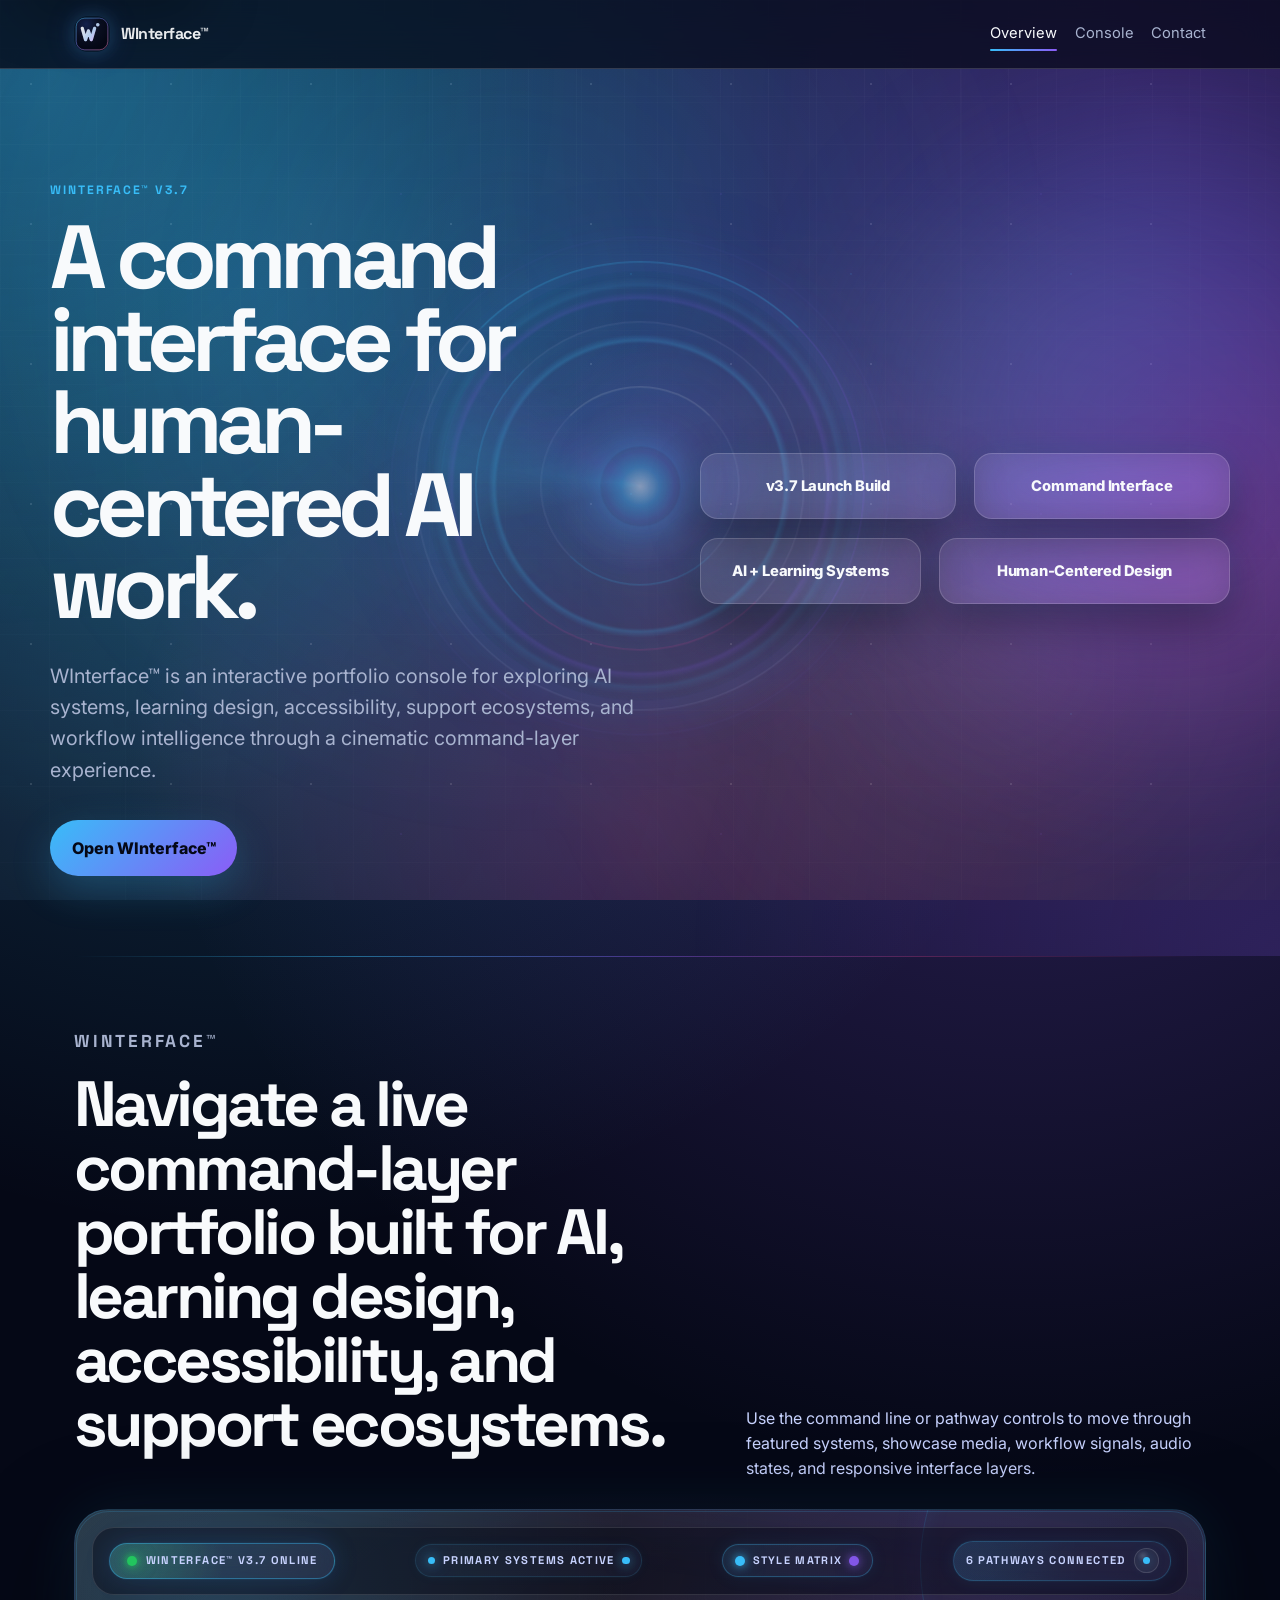
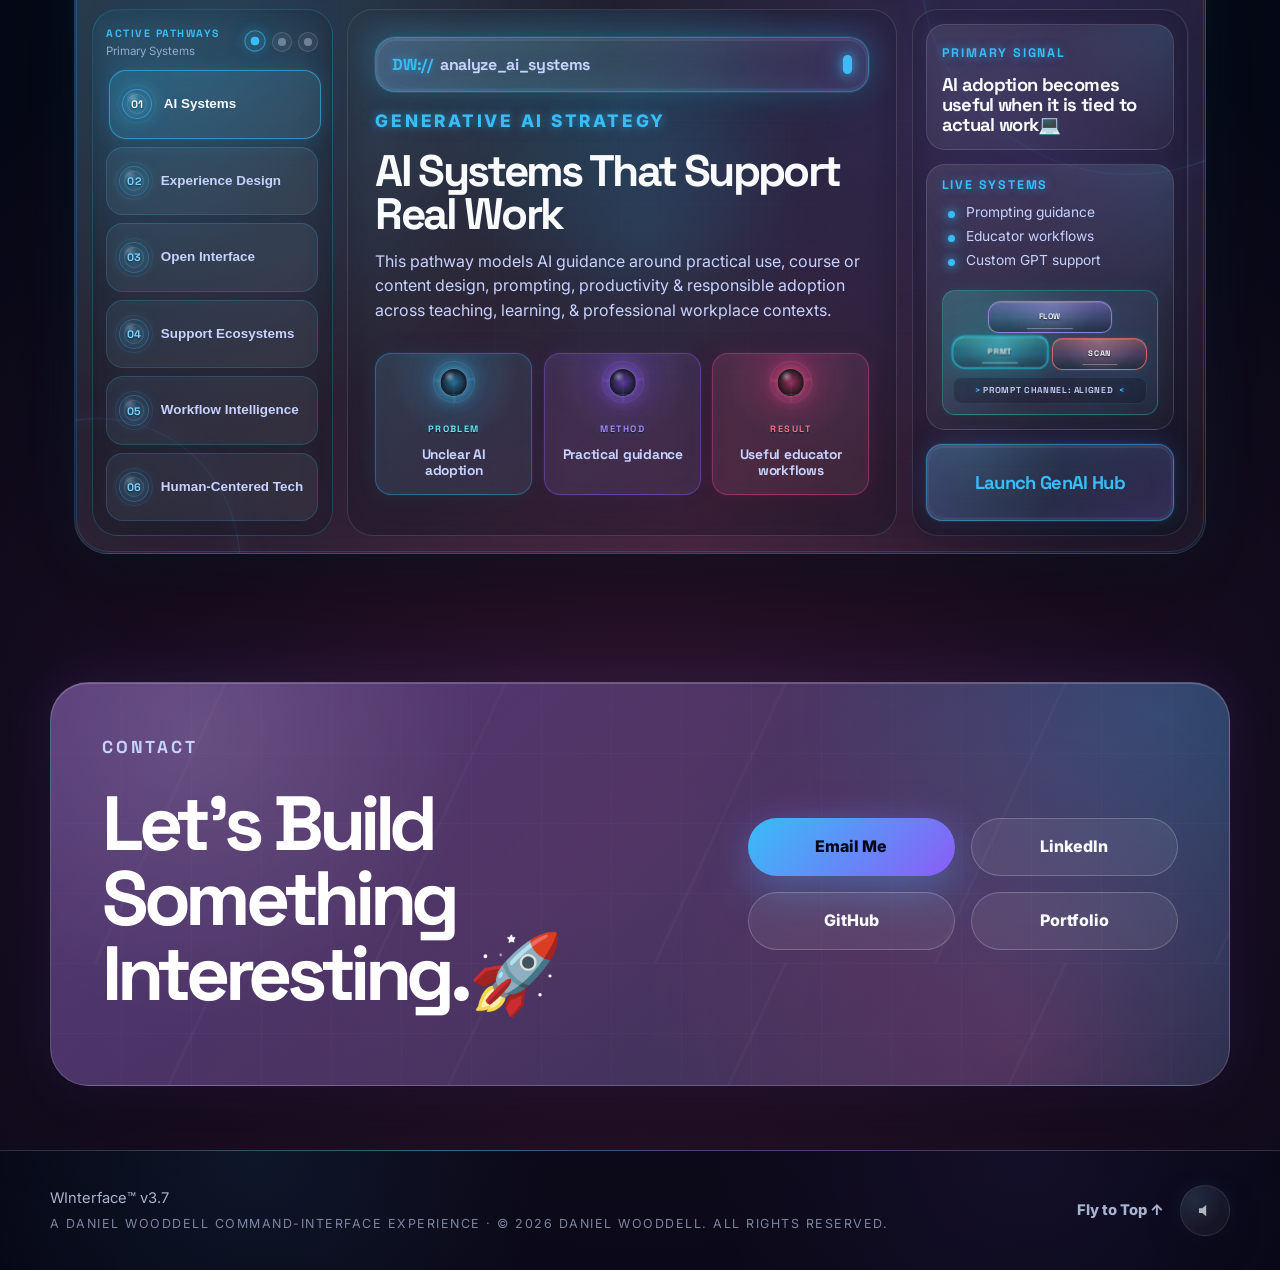
==== index.html @ 38424e25 "Add files via upload" ====
<!DOCTYPE html>
<html lang="en">
<head>
<meta charset="utf-8"/>
<meta content="width=device-width, initial-scale=1.0" name="viewport"/>
<meta content="WInterface is a cinematic command-interface experience for exploring AI systems, learning design, accessibility, support ecosystems, and human-centered technology workflows." name="description"/>
<meta content="Daniel Wooddell" name="author"/>
<meta content="WInterface | Cinematic AI Command Interface" property="og:title"/>
<meta content="A cinematic command-interface experience for AI systems, learning design, accessibility, support ecosystems, and human-centered technology workflows." property="og:description"/>
<meta content="website" property="og:type"/>
<meta content="https://winterface.online/" property="og:url"/>
<meta content="https://winterface.online/assets/social/og-image.png" property="og:image"/>
<meta content="summary_large_image" name="twitter:card"/>
<meta content="WInterface | Cinematic AI Command Interface" name="twitter:title"/>
<meta content="A cinematic command-interface experience for AI, learning design, accessibility, and human-centered technology workflows." name="twitter:description"/>
<meta content="https://winterface.online/assets/social/og-image.png" name="twitter:image"/>
<meta content="#050816" name="theme-color"/>
<meta content="dark" name="color-scheme"/>
<meta content="index, follow" name="robots"/>
<title>WInterface | Cinematic AI Command Interface</title>
<link href="assets/brand/favicon.ico" rel="icon" sizes="any"/>
<link href="assets/brand/dw-mark.svg" rel="icon" type="image/svg+xml"/>
<link href="assets/brand/favicon-32x32.png" rel="icon" sizes="32x32" type="image/png"/>
<link href="assets/brand/favicon-16x16.png" rel="icon" sizes="16x16" type="image/png"/>
<link href="assets/brand/apple-touch-icon.png" rel="apple-touch-icon"/>
<link href="site.webmanifest" rel="manifest"/>
<link href="https://fonts.googleapis.com" rel="preconnect"/>
<link crossorigin="" href="https://fonts.gstatic.com" rel="preconnect"/>
<link href="https://fonts.googleapis.com/css2?family=Inter:wght@300;400;500;600;700;800&family=Space+Grotesk:wght@400;500;700&display=swap" rel="stylesheet"/>
<link href="css/style.css" id="winterface-theme-stylesheet" rel="stylesheet"/>
</head>
<body>
<a class="skip-link" href="#main-content">Skip to main content</a>
<div aria-hidden="true" class="parallax-background">
  <div class="parallax-layer parallax-grid" data-speed="0.08"></div>
  <div class="parallax-layer parallax-stars" data-speed="0.04"></div>
  <div class="parallax-layer parallax-glow-one" data-speed="0.14"></div>
  <div class="parallax-layer parallax-glow-two" data-speed="0.22"></div>
  <div class="parallax-layer parallax-glow-three" data-speed="0.3"></div>
</div>
<header class="site-header" data-header="">
  <nav aria-label="Primary navigation" class="nav">
    <a aria-label="WInterface home" class="logo" href="#top">
      <img alt="" aria-hidden="true" class="logo-mark" height="36" src="assets/brand/dw-mark.svg" width="36"/>
      <span class="logo-text">WInterface™</span>
    </a>
    <ul class="nav-links">
      <li><a data-nav-link="" href="#top">Overview</a></li>
      <li><a data-nav-link="" href="#winterface">Console</a></li>
      <li><a data-nav-link="" href="#contact">Contact</a></li>
    </ul>
  </nav>
</header>
<main id="main-content">
  <section aria-labelledby="standalone-title" class="hero" id="top">
    <div aria-hidden="true" class="hero-orb">
      <span class="hero-orb-ring hero-orb-ring-one"></span>
      <span class="hero-orb-ring hero-orb-ring-two"></span>
      <span class="hero-orb-ring hero-orb-ring-three"></span>
      <span class="hero-orb-scan"></span>
      <span class="hero-orb-core"></span>
    </div>
    <div class="hero-content">
      <div class="hero-left reveal">
        <p class="eyebrow">WInterface™ v3.7</p>
        <h1 id="standalone-title">A command interface for human-centered AI work.</h1>
        <p class="hero-text">WInterface™ is an interactive portfolio console for exploring AI systems, learning design, accessibility, support ecosystems, and workflow intelligence through a cinematic command-layer experience.</p>
        <div aria-label="Primary action" class="hero-buttons">
          <a class="button primary" href="#winterface">Open WInterface™</a>
        </div>
      </div>
      <div aria-label="WInterface launch details" class="hero-right reveal">
        <div class="hero-ui-card mini-card interactive-card">v3.7 Launch Build</div>
        <div class="hero-ui-card corner-card interactive-card">Command Interface</div>
        <div class="hero-ui-row">
          <div class="hero-ui-card interactive-card">AI + Learning Systems</div>
          <div class="hero-ui-card interactive-card">Human-Centered Design</div>
        </div>
      </div>
    </div>
  </section>
  <section aria-labelledby="interface-title" class="section interface-section reveal" data-interface-system="" id="winterface">
<div class="interface-header">
<div class="section-heading compact">
<p class="eyebrow">WInterface™</p>
<h2 id="interface-title">Navigate a live command-layer portfolio built for AI, learning design, accessibility, and support ecosystems.</h2>
</div>
<p class="interface-intro">Use the command line or pathway controls to move through featured systems, showcase media, workflow signals, audio states, and responsive interface layers.</p>
</div>
<div class="interface-shell interactive-card">
<div aria-hidden="true" class="interface-ambient">
<span class="interface-orbit interface-orbit-one"></span>
<span class="interface-orbit interface-orbit-two"></span>
<span class="interface-scan"></span>
</div>
<div aria-label="Interface status" class="interface-status-bar">
<button aria-label="Turn WInterface system offline" aria-pressed="true" class="interface-system-toggle" data-interface-system-toggle="" type="button">
<i aria-hidden="true"></i>
<span data-interface-system-status-text="">WInterface System online</span>
</button>
<span class="interface-status-item interface-status-mode">
<i aria-hidden="true" class="interface-status-orb"></i>
<span data-interface-mode-label="">Primary pathways active</span>
<i aria-hidden="true" class="interface-status-orb interface-status-orb-mirror"></i>
</span>
<div class="interface-theme-selector" data-interface-theme-selector="">
<button aria-controls="interface-theme-menu" aria-expanded="false" class="interface-theme-toggle" data-interface-theme-toggle="" type="button">Style Matrix</button>
<div aria-label="WInterface visual systems" class="interface-theme-menu" data-interface-theme-menu="" hidden="" id="interface-theme-menu" role="menu">
<button class="interface-theme-option is-active" data-interface-theme-index="01" data-interface-theme-option="default" role="menuitemradio" aria-checked="true" type="button">Default</button>
<button class="interface-theme-option" data-interface-theme-index="02" data-interface-theme-option="navy-sky-grey" role="menuitemradio" aria-checked="false" type="button">Navy Sky Grey</button>
<button class="interface-theme-option" data-interface-theme-index="03" data-interface-theme-option="green-gold" role="menuitemradio" aria-checked="false" type="button">Green Gold</button>
<button class="interface-theme-option" data-interface-theme-index="04" data-interface-theme-option="dark-purple" role="menuitemradio" aria-checked="false" type="button">Dark Purple</button>
</div>
</div>
<span class="interface-status-item interface-status-count">
<span data-interface-count-label="">6 pathways connected</span>
<button aria-label="Maximize WInterface console" aria-pressed="false" class="interface-maximize-button" data-interface-maximize-toggle="" title="Maximize WInterface console" type="button">
<i aria-hidden="true" class="interface-status-orb"></i>
</button>
</span>
</div>
<div class="interface-grid">
<aside aria-label="System pathways" class="interface-rail">
<div class="interface-rail-header">
<div>
<p class="interface-rail-label" data-interface-rail-label="">Active Pathways</p>
<p class="interface-rail-subtitle" data-interface-rail-subtitle="">Primary Systems</p>
</div>
<div aria-label="Pathway set controls" class="interface-set-controls">
<button aria-label="Show primary pathways" aria-pressed="true" class="interface-set-button is-active" data-interface-set-button="primary" type="button">
<span></span>
</button>
<button aria-label="Show operational pathways" aria-pressed="false" class="interface-set-button" data-interface-set-button="operations" type="button">
<span></span>
</button>
<button aria-label="Show future media pathways" aria-pressed="false" class="interface-set-button" data-interface-set-button="media" type="button">
<span></span>
</button>
</div>
</div>
<div class="interface-path-list" data-interface-path-list="">
<button class="interface-path is-active" data-interface-path="ai" type="button">
<span>01</span>
<strong>AI Systems</strong>
</button>
<button class="interface-path" data-interface-path="learning" type="button">
<span>02</span>
<strong>Learning Design</strong>
</button>
<button class="interface-path" data-interface-path="accessibility" type="button">
<span>03</span>
<strong>Accessibility</strong>
</button>
<button class="interface-path" data-interface-path="support" type="button">
<span>04</span>
<strong>Support Ecosystems</strong>
</button>
<button class="interface-path" data-interface-path="workflow" type="button">
<span>05</span>
<strong>Workflow Intelligence</strong>
</button>
<button class="interface-path" data-interface-path="human" type="button">
<span>06</span>
<strong>Human-Centered Tech</strong>
</button>
</div>
</aside>
<div aria-live="polite" class="interface-core">
<label class="interface-command-line" for="interface-command-input">
<span class="interface-command-prefix">DW://</span>
<input aria-label="Search WInterface systems" autocomplete="off" class="interface-command-input" data-interface-command-input="" id="interface-command-input" spellcheck="false" type="text" value="analyze_ai_systems"/>
<span aria-hidden="true" class="interface-cursor"></span>
</label>
<div class="interface-media-panel" data-interface-media-panel="" hidden="">
<div class="interface-media-frame-shell">
<div class="interface-showcase-frame" data-interface-showcase-frame="">
<img alt="Selected portfolio showcase preview" data-interface-showcase-image="" decoding="async" loading="lazy" src="assets/showcase/TwT.png"/>
<div class="interface-showcase-caption">
<span data-interface-showcase-kicker="">Showcase Bay</span>
<strong data-interface-showcase-title="">Teaching with Technology</strong>
<p data-interface-showcase-copy="">A visual preview layer for featured work and support ecosystems.</p>
</div>
</div>
<div class="interface-video-frame" data-interface-video-frame-wrap="" hidden="">
<iframe allow="autoplay; fullscreen; picture-in-picture; clipboard-write; encrypted-media; web-share" data-interface-media-frame="" frameborder="0" referrerpolicy="strict-origin-when-cross-origin" src="https://player.vimeo.com/video/1190770780?badge=0&amp;autopause=0&amp;player_id=0&amp;app_id=58479" title="Using AI for Effective Course Design - Site Walkthrough"></iframe>
</div>
</div>
<div class="interface-media-actions">
<div aria-label="Showcase bay status" aria-live="polite" class="interface-playback-status" data-interface-playback-status="">
<span aria-hidden="true" class="interface-playback-dot"></span>
<span data-interface-media-status-text="">Showcase Bay Active</span>
</div>
<button aria-label="Mute Showcase Bay Audio" aria-pressed="false" class="interface-media-mute" data-interface-media-mute="" title="Mute Showcase Bay Audio" type="button">
<span aria-hidden="true" class="interface-media-mute-stick"></span>
<span aria-hidden="true" class="interface-media-mute-orb">
<svg aria-hidden="true" class="interface-media-mute-icon" focusable="false" viewbox="0 0 24 24">
<path class="interface-media-mute-speaker" d="M4 9.25h3.4L12 5.6v12.8l-4.6-3.65H4z"></path>
<path class="interface-media-mute-wave interface-media-mute-wave-one" d="M15 9.25c.86.78 1.35 1.7 1.35 2.75s-.49 1.97-1.35 2.75"></path>
<path class="interface-media-mute-wave interface-media-mute-wave-two" d="M17.35 7.1C18.72 8.42 19.5 10.08 19.5 12s-.78 3.58-2.15 4.9"></path>
<path class="interface-media-mute-slash" d="M5.6 5.6l12.8 12.8"></path>
</svg>
</span>
<span class="sr-only" data-interface-media-mute-text="">Mute Showcase Bay Audio</span>
</button>
<button aria-pressed="false" class="interface-media-toggle" data-interface-media-toggle="" type="button">
              Expand WInterface 🦇
            </button>
</div>
</div>
<div class="interface-response" data-interface-response="">
<p class="panel-label" data-interface-kicker="">Generative AI Strategy</p>
<h3 data-interface-title="">AI Systems That Support Real Work</h3>
<p data-interface-copy="">
            I design AI guidance around practical teaching, course design, prompting, productivity, and responsible adoption rather than treating AI as only a policy conversation.
          </p>
<div aria-label="Signal detail telemetry" class="interface-signal-detail" data-interface-telemetry="">
<div class="interface-signal-chip">
<span>Problem</span>
<strong>Unclear AI adoption</strong>
</div>
<div class="interface-signal-chip">
<span>Method</span>
<strong>Practical guidance</strong>
</div>
<div class="interface-signal-chip">
<span>Result</span>
<strong>Useful faculty workflows</strong>
</div>
</div>
</div>
</div>
<aside aria-label="Current system output" class="interface-side-panel">
<div class="interface-output-card">
<span class="interface-output-label">Primary Signal</span>
<strong data-interface-primary="">AI adoption becomes useful when it is tied to actual work.</strong>
</div>
<div class="interface-output-card interface-output-card-soft">
<span class="interface-output-label">Live Systems</span>
<ul class="interface-system-list" data-interface-systems="">
<li>Prompting guidance</li>
<li>Faculty workflows</li>
<li>Custom GPT support</li>
</ul>
<div aria-label="Signal pulse module readout" class="interface-signal-pulse" data-interface-pulse="">
<span class="interface-signal-pulse-label">Signal Pulse</span>
<div aria-label="Current module signal pulse indicators" class="interface-signal-pulse-chips" role="group">
<button class="interface-signal-pulse-chip is-active" data-interface-pulse-chip="0" type="button">Prompting</button>
<button class="interface-signal-pulse-chip" data-interface-pulse-chip="1" type="button">Workflow</button>
<button class="interface-signal-pulse-chip" data-interface-pulse-chip="2" type="button">Support</button>
</div>
<p class="interface-signal-pulse-readout" data-interface-pulse-readout="">Prompting guidance active</p>
</div>
</div>
<a class="interface-jump-link" data-interface-link="" href="https://www.xavier.edu/teachingwithtech/genai" rel="noopener noreferrer" target="_blank">Launch GenAI Hub</a>
</aside>
</div>
</div>
</section>
  <section aria-labelledby="contact-title" class="section contact-section contact-launch-card reveal" id="contact">
    <div class="contact-card-inner">
      <div class="contact-card-copy">
        <p class="eyebrow">Contact</p>
        <h2 id="contact-title">Let&rsquo;s Build Something Interesting.🚀</h2> 
      </div>
      <div aria-label="Contact links" class="contact-links contact-card-actions">
        <a class="button primary" href="mailto:daniel.wooddell@gmail.com">Email Me</a>
        <a class="button secondary" href="https://www.linkedin.com/in/daniel-wooddell/" rel="noopener noreferrer" target="_blank">LinkedIn</a>
        <a class="button secondary" href="https://github.com/danielwooddell" rel="noopener noreferrer" target="_blank">GitHub</a>
        <a class="button secondary" href="https://danielwooddell.com" rel="noopener noreferrer" target="_blank">Portfolio</a>
      </div>
    </div>
  </section>
</main>
<footer class="footer">
<div class="footer-inner">
<div>
<p>WInterface™ v3.7</p>
<p class="footer-signature">A Daniel Wooddell command-interface experience · © 2026 Daniel Wooddell. All rights reserved.</p>
</div>
<div class="footer-utilities">
<a class="footer-top-link" href="#top">Fly to Top ↑</a>
<div aria-label="Site sound controls" class="site-audio">
<audio id="startup-sound" preload="auto">
<source src="audio/startup-hum.mp3" type="audio/mpeg"/>
</audio>
<audio id="interaction-sound" preload="auto">
<source src="audio/repulsor-click.mp3" type="audio/mpeg"/>
</audio>
<audio id="interface-orb-sound" preload="auto">
<source src="audio/iorb.mp3" type="audio/mpeg"/>
</audio>
<audio id="interface-menu-sound" preload="auto">
<source src="audio/imenu.mp3" type="audio/mpeg"/>
</audio>
<audio id="interface-submit-sound" preload="auto">
<source src="audio/isubmit.mp3" type="audio/mpeg"/>
</audio>
<audio id="interface-launch-sound" preload="auto">
<source src="audio/ilaunch.mp3" type="audio/mpeg"/>
</audio>
<button aria-label="Enable site sound" aria-pressed="false" class="sound-toggle" id="sound-toggle" type="button">
<svg aria-hidden="true" class="sound-toggle-icon" viewbox="0 0 24 24">
<path d="M14 5L9 9H5v6h4l5 4V5z" fill="currentColor"></path>
<path class="sound-wave" d="M18 9c1.5 1.5 1.5 4.5 0 6" fill="none" stroke="currentColor" stroke-linecap="round" stroke-width="2"></path>
<path class="sound-wave" d="M20.5 6.5c3 3 3 8 0 11" fill="none" stroke="currentColor" stroke-linecap="round" stroke-width="2"></path>
</svg>
</button>
<span aria-live="polite" class="sr-only" id="sound-status">
    Site sound is off.
  </span>
</div>
</div>
</div>
</footer>
<script src="https://player.vimeo.com/api/player.js"></script>
<script src="js/script.js"></script>
</body>
</html>
---- css/style.css ----
/* =========================
   DESIGN VARIABLES
========================= */

:root {
  --bg: #050816;
  --bg-soft: #0b1024;
  --bg-elevated: #080d1f;
  --panel: rgba(255, 255, 255, 0.08);
  --panel-strong: rgba(255, 255, 255, 0.12);
  --panel-border: rgba(255, 255, 255, 0.16);
  --panel-border-strong: rgba(255, 255, 255, 0.24);
  --text: #f8fafc;
  --muted: #a8b3cf;
  --muted-strong: #c7d2fe;
  --cyan: #38bdf8;
  --violet: #8b5cf6;
  --pink: #ec4899;
  --yellow: #fcd612;
  --online-green: #22c55e;
  --online-green-soft: rgba(34, 197, 94, 0.28);
  --shadow: 0 24px 80px rgba(0, 0, 0, 0.45);
  --shadow-soft: 0 18px 55px rgba(0, 0, 0, 0.28);
  --max-width: 1180px;
  --radius: 26px;
  --radius-lg: 34px;
  --header-height: 76px;
  --recommendation-scroll-duration: 108s;
  --recommendation-scroll-duration-alt: 104s;
}

/* =========================
   GLOBAL RESET
========================= */

* {
  box-sizing: border-box;
  margin: 0;
  padding: 0;
}

html {
  scroll-behavior: smooth;
  scroll-padding-top: 96px;
}

body {
  position: relative;
  overflow-x: hidden;
  font-family: "Inter", sans-serif;
  line-height: 1.6;
  color: var(--text);
  background:
    radial-gradient(circle at 20% 10%, rgba(56, 189, 248, 0.28), transparent 34%),
    radial-gradient(circle at 80% 20%, rgba(139, 92, 246, 0.30), transparent 36%),
    radial-gradient(circle at 50% 85%, rgba(236, 72, 153, 0.20), transparent 38%),
    var(--bg);
  min-height: 100vh;
}

body::before {
  content: "";
  position: fixed;
  inset: 0;
  pointer-events: none;
  background-image:
    linear-gradient(rgba(255,255,255,0.035) 1px, transparent 1px),
    linear-gradient(90deg, rgba(255,255,255,0.035) 1px, transparent 1px);
  background-size: 48px 48px;
  mask-image: linear-gradient(to bottom, rgba(0,0,0,0.7), transparent 80%);
}

img,
svg {
  max-width: 100%;
  display: block;
}

a {
  color: inherit;
  text-decoration: none;
}

p {
  color: var(--muted);
}

a:focus-visible,
button:focus-visible {
  outline: 3px solid var(--cyan);
  outline-offset: 4px;
}

.sr-only {
  position: absolute;
  width: 1px;
  height: 1px;
  padding: 0;
  margin: -1px;
  overflow: hidden;
  clip: rect(0, 0, 0, 0);
  white-space: nowrap;
  border: 0;
}

.skip-link {
  position: fixed;
  top: 1rem;
  left: 1rem;
  z-index: 999;
  transform: translateY(-140%);
  padding: 0.75rem 1rem;
  border-radius: 999px;
  color: #050816;
  background: var(--cyan);
  font-weight: 800;
  box-shadow: var(--shadow-soft);
  transition: transform 0.2s ease;
}

.skip-link:focus {
  transform: translateY(0);
}

/* =========================
   PARALLAX BACKGROUND
========================= */

.parallax-background {
  position: fixed;
  inset: 0;
  overflow: hidden;
  pointer-events: none;
  z-index: 0;
}

.parallax-layer {
  position: absolute;
  inset: -14%;
  will-change: transform;
}

.parallax-grid {
  background-image:
    linear-gradient(rgba(255,255,255,0.035) 1px, transparent 1px),
    linear-gradient(90deg, rgba(255,255,255,0.035) 1px, transparent 1px);
  background-size: 76px 76px;
  opacity: 0.5;
}

.parallax-stars {
  background-image:
    radial-gradient(circle, rgba(255,255,255,0.42) 1px, transparent 1.5px),
    radial-gradient(circle, rgba(56,189,248,0.35) 1px, transparent 1.5px),
    radial-gradient(circle, rgba(139,92,246,0.28) 1px, transparent 1.5px);
  background-size:
    140px 140px,
    220px 220px,
    320px 320px;
  background-position:
    0 0,
    40px 70px,
    100px 160px;
  opacity: 0.32;
}

.parallax-glow-one {
  background:
    radial-gradient(circle at 14% 18%, rgba(56,189,248,0.26), transparent 44%),
    radial-gradient(circle at 24% 72%, rgba(108,172,228,0.14), transparent 38%);
}

.parallax-glow-two {
  background:
    radial-gradient(circle at 82% 22%, rgba(139,92,246,0.28), transparent 46%),
    radial-gradient(circle at 50% 82%, rgba(236,72,153,0.18), transparent 42%);
}

.parallax-glow-three {
  background:
    radial-gradient(circle at 72% 68%, rgba(252,214,18,0.10), transparent 34%),
    radial-gradient(circle at 42% 36%, rgba(56,189,248,0.10), transparent 46%);
  filter: blur(8px);
}

main,
.footer {
  position: relative;
  z-index: 2;
}

/* =========================
   HEADER / NAVIGATION
========================= */

.site-header {
  position: sticky;
  top: 0;
  z-index: 100;
  backdrop-filter: blur(18px);
  background: rgba(5, 8, 22, 0.70);
  border-bottom: 1px solid var(--panel-border);
  transition: background 0.22s ease, box-shadow 0.22s ease, border-color 0.22s ease;
}

.site-header.is-scrolled {
  background: rgba(5, 8, 22, 0.88);
  border-color: rgba(255, 255, 255, 0.20);
  box-shadow: 0 14px 40px rgba(0, 0, 0, 0.24);
}

.nav {
  max-width: var(--max-width);
  margin: 0 auto;
  padding: 1rem 1.5rem;
  display: flex;
  justify-content: space-between;
  align-items: center;
  gap: 1.4rem;
}

.logo {
  display: inline-flex;
  align-items: center;
  gap: 0.7rem;
  font-family: "Space Grotesk", sans-serif;
  font-weight: 700;
  letter-spacing: -0.03em;
  white-space: nowrap;
}

.logo::before,
.logo::after {
  content: none;
}

.logo-mark {
  width: 2.25rem;
  height: 2.25rem;
  border-radius: 14px;
  box-shadow:
    0 0 18px rgba(56, 189, 248, 0.24),
    0 0 34px rgba(139, 92, 246, 0.14);
  transition: transform 0.24s ease, filter 0.24s ease;
}

.logo-text {
  display: inline-flex;
  align-items: center;
}

.logo:hover .logo-mark,
.logo:focus-visible .logo-mark {
  transform: translateY(-1px) scale(1.04);
  filter: drop-shadow(0 0 10px rgba(56, 189, 248, 0.35));
}

.nav-links {
  list-style: none;
  display: flex;
  flex-wrap: wrap;
  justify-content: flex-end;
  gap: 0.35rem 1.08rem;
  color: var(--muted);
  font-size: 0.92rem;
}

.nav-links a {
  position: relative;
  display: inline-flex;
  padding: 0.35rem 0;
  transition: color 0.2s ease;
}

.nav-links a::after {
  content: "";
  position: absolute;
  left: 0;
  right: 0;
  bottom: 0;
  height: 2px;
  border-radius: 999px;
  background: linear-gradient(90deg, var(--cyan), var(--violet));
  transform: scaleX(0);
  transform-origin: left;
  transition: transform 0.26s cubic-bezier(0.22, 1, 0.36, 1);
}

.nav-links a:hover,
.nav-links a.active {
  color: var(--text);
}

.nav-links a:hover::after,
.nav-links a.active::after {
  transform: scaleX(1);
}

/* =========================
   HERO SECTION
========================= */

.hero {
  min-height: 88vh;
  display: flex;
  align-items: center;
  padding: 7rem 1.5rem 5rem;
  position: relative;
  overflow: hidden;
}

.hero::before {
  content: "";
  position: absolute;
  inset: 0;
  background:
    radial-gradient(circle at top left, rgba(56,189,248,0.16), transparent 36%),
    radial-gradient(circle at bottom right, rgba(139,92,246,0.18), transparent 38%);
  pointer-events: none;
}

.hero::after {
  content: "";
  position: absolute;
  width: 520px;
  height: 520px;
  right: -150px;
  top: 115px;
  background: linear-gradient(135deg, var(--cyan), var(--violet), var(--pink));
  filter: blur(95px);
  opacity: 0.34;
  border-radius: 50%;
}

.hero::before,
.hero::after {
  z-index: 0;
}

.hero-orb {
  position: absolute;
  left: 50%;
  top: 47%;
  z-index: 1;
  width: clamp(420px, 39vw, 680px);
  aspect-ratio: 1;
  transform: translate(-50%, -50%);
  border-radius: 50%;
  pointer-events: none;
  opacity: 0.72;
  mix-blend-mode: screen;
  filter:
    drop-shadow(0 0 22px rgba(56, 189, 248, 0.22))
    drop-shadow(0 0 58px rgba(139, 92, 246, 0.16));
  animation: heroOrbBreathe 8s ease-in-out infinite;
}

.hero-orb::before,
.hero-orb::after,
.hero-orb > span {
  position: absolute;
  border-radius: 50%;
  pointer-events: none;
}

.hero-orb::before {
  content: "";
  inset: 7%;
  background:
    radial-gradient(circle at 50% 50%, rgba(248, 250, 252, 0.10), transparent 8%),
    radial-gradient(circle at 48% 52%, rgba(56, 189, 248, 0.18), transparent 26%),
    radial-gradient(circle at 56% 44%, rgba(139, 92, 246, 0.14), transparent 40%),
    radial-gradient(circle at 50% 50%, transparent 47%, rgba(56, 189, 248, 0.28) 48%, transparent 50%, transparent 61%, rgba(139, 92, 246, 0.20) 62%, transparent 64%);
  box-shadow:
    inset 0 0 48px rgba(56, 189, 248, 0.12),
    0 0 62px rgba(56, 189, 248, 0.14),
    0 0 94px rgba(139, 92, 246, 0.10);
}

.hero-orb::after {
  content: "";
  inset: 0;
  background:
    radial-gradient(circle at 50% 50%, transparent 56%, rgba(56, 189, 248, 0.14) 57%, transparent 59%),
    radial-gradient(circle at 50% 50%, transparent 70%, rgba(139, 92, 246, 0.12) 71%, transparent 73%),
    radial-gradient(circle at 50% 50%, rgba(56, 189, 248, 0.08), transparent 66%);
  opacity: 0.9;
}

.hero-orb-ring {
  border: 1px solid rgba(199, 210, 254, 0.18);
  box-shadow: inset 0 0 20px rgba(56, 189, 248, 0.06);
}

.hero-orb-ring-one {
  inset: 5%;
  border-top-color: rgba(56, 189, 248, 0.50);
  border-right-color: rgba(139, 92, 246, 0.30);
  animation: heroOrbRotate 22s linear infinite;
}

.hero-orb-ring-two {
  inset: 17%;
  border-left-color: rgba(56, 189, 248, 0.42);
  border-bottom-color: rgba(236, 72, 153, 0.30);
  animation: heroOrbRotateReverse 28s linear infinite;
}

.hero-orb-ring-three {
  inset: 30%;
  border-top-color: rgba(248, 250, 252, 0.28);
  border-bottom-color: rgba(56, 189, 248, 0.38);
  animation: heroOrbRotate 16s linear infinite;
}

.hero-orb-scan {
  inset: 10%;
  background: conic-gradient(from 18deg, transparent 0 66%, rgba(56, 189, 248, 0.22) 72%, rgba(139, 92, 246, 0.12) 78%, transparent 84% 100%);
  opacity: 0.72;
  animation: heroOrbRotate 11s linear infinite;
}

.hero-orb-core {
  inset: 42%;
  background: radial-gradient(circle, rgba(248, 250, 252, 0.55), rgba(56, 189, 248, 0.35) 34%, rgba(139, 92, 246, 0.08) 62%, transparent 72%);
  box-shadow:
    0 0 24px rgba(56, 189, 248, 0.32),
    0 0 54px rgba(139, 92, 246, 0.18);
  animation: heroOrbCorePulse 5.6s ease-in-out infinite;
}

.hero-content {
  max-width: var(--max-width);
  margin: 0 auto;
  position: relative;
  z-index: 2;
  display: grid;
  grid-template-columns: minmax(0, 1.05fr) minmax(360px, 0.95fr);
  gap: 4rem;
  align-items: center;
}

.hero-left {
  position: relative;
  z-index: 2;
}

.hero-right {
  position: relative;
  display: grid;
  grid-template-columns: 1fr 1fr;
  gap: 1.15rem;
  align-items: center;
}

.eyebrow {
  color: var(--cyan);
  font-family: "Space Grotesk", sans-serif;
  text-transform: uppercase;
  letter-spacing: 0.16em;
  font-size: 0.76rem;
  font-weight: 700;
  margin-bottom: 1rem;
}

.hero h1 {
  font-family: "Space Grotesk", sans-serif;
  font-size: clamp(3rem, 7vw, 6.15rem);
  line-height: 0.92;
  letter-spacing: -0.075em;
  max-width: 980px;
  margin-bottom: 2rem;
}

.hero h1 span {
  display: block;
}

.hero-text {
  max-width: 760px;
  color: var(--muted);
  font-size: clamp(1.06rem, 2vw, 1.24rem);
  line-height: 1.58;
  margin-bottom: 2.15rem;
}

.hero-buttons,
.contact-links {
  display: flex;
  flex-wrap: wrap;
  gap: 1rem;
}

.hero-credential-list {
  list-style: none;
  display: flex;
  flex-wrap: wrap;
  gap: 0.75rem;
  margin-top: 1.4rem;
}

.hero-credential-list li {
  display: inline-flex;
  align-items: center;
  min-height: 36px;
  padding: 0.45rem 0.75rem;
  color: var(--muted-strong);
  background: rgba(255, 255, 255, 0.06);
  border: 1px solid rgba(255, 255, 255, 0.12);
  border-radius: 999px;
  font-size: clamp(0.78rem, 1vw, 0.85rem);
  line-height: 1.2;
  font-weight: 700;
}

/* =========================
   BUTTONS
========================= */

.button {
  display: inline-flex;
  align-items: center;
  justify-content: center;
  padding: 0.95rem 1.35rem;
  border-radius: 999px;
  font-weight: 800;
  transition: transform 0.2s ease, border-color 0.2s ease, box-shadow 0.2s ease;
}

.button:hover {
  transform: translateY(-3px);
}

.button.primary {
  color: #050816;
  background: linear-gradient(135deg, var(--cyan), var(--violet));
  box-shadow: 0 14px 40px rgba(56, 189, 248, 0.24);
}

.button.secondary {
  color: var(--text);
  border: 1px solid var(--panel-border);
  background: rgba(255, 255, 255, 0.06);
}

.button.secondary:hover {
  border-color: var(--cyan);
  box-shadow: 0 14px 40px rgba(56, 189, 248, 0.15);
}

/* =========================
   HERO UI PANEL
========================= */

.floating-panel {
  grid-column: 1 / -1;
  width: 100%;
  background: var(--panel);
  border: 1px solid var(--panel-border);
  border-radius: 28px;
  backdrop-filter: blur(22px);
  box-shadow:
    0 30px 80px rgba(0, 0, 0, 0.45),
    0 0 54px rgba(56, 189, 248, 0.18);
  overflow: hidden;
  position: relative;
  animation: floatPanel 7s ease-in-out infinite;
  transform-style: preserve-3d;
}

.floating-panel::before {
  content: "";
  position: absolute;
  inset: -1px;
  background:
    radial-gradient(circle at top right, rgba(56,189,248,0.18), transparent 34%),
    radial-gradient(circle at bottom left, rgba(139,92,246,0.14), transparent 38%);
  pointer-events: none;
}

.panel-top,
.panel-content {
  position: relative;
  z-index: 2;
}

.panel-top {
  display: flex;
  gap: 0.5rem;
  padding: 1rem;
  border-bottom: 1px solid rgba(255,255,255,0.08);
}

.panel-dot-button {
  width: 13px;
  height: 13px;
  border: 0;
  padding: 0;
  border-radius: 50%;
  cursor: pointer;
  opacity: 0.82;
  box-shadow: 0 0 0 rgba(56, 189, 248, 0);
  transition: transform 0.2s ease, opacity 0.2s ease, box-shadow 0.2s ease, filter 0.2s ease;
}

.panel-dot-button.cyan {
  background: var(--cyan);
}

.panel-dot-button.violet {
  background: var(--violet);
}

.panel-dot-button.pink {
  background: var(--pink);
}

.panel-dot-button:hover,
.panel-dot-button:focus-visible,
.panel-dot-button.is-active {
  opacity: 1;
  transform: scale(1.22);
  filter: saturate(1.15);
  box-shadow: 0 0 18px rgba(56, 189, 248, 0.42);
}

.panel-content {
  padding: 2rem;
}

.panel-viewport {
  position: relative;
  min-height: 360px;
  overflow: hidden;
  transition: min-height 0.25s ease;
}

.panel-slide {
  position: absolute;
  inset: 0;
  width: 100%;
  opacity: 0;
  transform: translateY(12px) scale(0.992);
  pointer-events: none;
  transition: opacity 0.36s ease, transform 0.36s ease;
}

.panel-slide.is-active {
  position: relative;
  opacity: 1;
  transform: translateY(0) scale(1);
  pointer-events: auto;
}

.panel-focus-signal {
  display: inline-flex;
  align-items: center;
  margin-top: 1.1rem;
  margin-bottom: 0;
  padding: 0.48rem 0.72rem;
  border-radius: 999px;
  color: var(--muted-strong) !important;
  background: rgba(255, 255, 255, 0.065);
  border: 1px solid rgba(56, 189, 248, 0.22);
  font-family: "Space Grotesk", sans-serif;
  font-size: 0.78rem !important;
  font-weight: 800;
  letter-spacing: 0.08em;
  text-transform: uppercase;
  box-shadow: 0 0 26px rgba(56, 189, 248, 0.09);
}

.panel-label {
  color: var(--cyan);
  font-size: 0.72rem;
  letter-spacing: 0.16em;
  text-transform: uppercase;
  margin-bottom: 1rem;
  font-weight: 800;
}

.panel-content h2 {
  font-family: "Space Grotesk", sans-serif;
  font-size: clamp(1.6rem, 3vw, 2.2rem);
  line-height: 1.05;
  margin-bottom: 1rem;
}

.panel-content p {
  color: var(--muted);
  font-size: 1rem;
}

.panel-metrics {
  display: grid;
  grid-template-columns: repeat(3, minmax(0, 1fr));
  gap: 0.75rem;
  margin-top: 1.45rem;
}

.panel-metrics div {
  padding: 0.85rem;
  border: 1px solid rgba(255, 255, 255, 0.12);
  border-radius: 18px;
  background: rgba(255, 255, 255, 0.055);
}

.panel-metrics strong {
  display: block;
  color: var(--text);
  font-family: "Space Grotesk", sans-serif;
  font-size: 1.35rem;
  line-height: 1;
  margin-bottom: 0.35rem;
}

.panel-metrics span {
  display: block;
  color: var(--muted);
  font-size: 0.78rem;
  line-height: 1.35;
}

.hero-ui-card {
  width: 100%;
  padding: 0.95rem 1.2rem;
  border-radius: 18px;
  background: rgba(255,255,255,0.09);
  border: 1px solid rgba(255,255,255,0.16);
  backdrop-filter: blur(18px);
  color: var(--text);
  font-size: clamp(0.82rem, 1.15vw, 0.96rem);
  font-weight: 800;
  letter-spacing: -0.015em;
  line-height: 1.1;
  text-align: center;
  white-space: nowrap;
  min-height: 4.15rem;
  display: inline-flex;
  align-items: center;
  justify-content: center;
  box-shadow:
    0 20px 50px rgba(0,0,0,0.35),
    0 0 28px rgba(56,189,248,0.10);
  animation: floatCard 6s ease-in-out infinite;
}

.mini-card {
  justify-self: start;
}

.corner-card {
  justify-self: end;
  animation-delay: 0.9s;
}

.hero-ui-row {
  grid-column: 1 / -1;
  width: 100%;
  display: grid;
  grid-template-columns: minmax(0, 1.1fr) minmax(0, 1.45fr);
  gap: 1.15rem;
}

.hero-ui-row .hero-ui-card:nth-child(1) {
  animation-delay: 1.5s;
}

.hero-ui-row .hero-ui-card:nth-child(2) {
  animation-delay: 3s;
}

/* =========================
   INTERACTION EFFECT
========================= */

.interactive-card {
  position: relative;
  overflow: hidden;
}

.interactive-card::after {
  content: "";
  position: absolute;
  inset: 0;
  z-index: 0;
  pointer-events: none;
  background: radial-gradient(circle at var(--pointer-x, 50%) var(--pointer-y, 0%), rgba(56, 189, 248, 0.16), transparent 36%);
  opacity: 0;
  transition: opacity 0.25s ease;
}

.interactive-card:hover::after {
  opacity: 1;
}

.interactive-card > * {
  position: relative;
  z-index: 1;
}

/* =========================
   ANIMATIONS
========================= */

@keyframes floatPanel {
  0% {
    transform: translateY(0px);
  }

  50% {
    transform: translateY(-12px);
  }

  100% {
    transform: translateY(0px);
  }
}

@keyframes floatCard {
  0% {
    transform: translateY(0px);
  }

  50% {
    transform: translateY(-8px);
  }

  100% {
    transform: translateY(0px);
  }
}

@keyframes heroOrbBreathe {
  0%,
  100% {
    opacity: 0.58;
    filter:
      drop-shadow(0 0 18px rgba(56, 189, 248, 0.18))
      drop-shadow(0 0 48px rgba(139, 92, 246, 0.12));
  }

  50% {
    opacity: 0.78;
    filter:
      drop-shadow(0 0 30px rgba(56, 189, 248, 0.28))
      drop-shadow(0 0 76px rgba(139, 92, 246, 0.20));
  }
}

@keyframes heroOrbRotate {
  from {
    transform: rotate(0deg);
  }

  to {
    transform: rotate(360deg);
  }
}

@keyframes heroOrbRotateReverse {
  from {
    transform: rotate(360deg);
  }

  to {
    transform: rotate(0deg);
  }
}

@keyframes heroOrbCorePulse {
  0%,
  100% {
    transform: scale(0.82);
    opacity: 0.56;
  }

  50% {
    transform: scale(1);
    opacity: 0.92;
  }
}

/* =========================
   SCROLL REVEAL ANIMATION
========================= */

.reveal {
  opacity: 0;
  transform: translateY(40px);
  transition:
    opacity 0.9s ease,
    transform 0.9s ease;
}

.reveal.active {
  opacity: 1;
  transform: translateY(0);
}

/* =========================
   GENERAL SECTIONS
========================= */

.section,
.impact-section {
  max-width: var(--max-width);
  margin: 0 auto;
  padding: 6rem 1.5rem;
}

.section-inner {
  max-width: var(--max-width);
  margin: 0 auto;
  padding: 0 1.5rem;
}

.section-heading {
  margin-bottom: 2.2rem;
}

.section-heading.compact {
  margin-bottom: 1.6rem;
}

.section-heading h2 {
  font-family: "Space Grotesk", sans-serif;
  color: var(--text);
  font-size: clamp(2.2rem, 5vw, 4rem);
  line-height: 1;
  letter-spacing: -0.055em;
  max-width: 920px;
}

.section p,
.impact-section p {
  max-width: 780px;
  color: var(--muted);
  font-size: 1.08rem;
}

.section-lede {
  font-size: clamp(1.08rem, 1.5vw, 1.28rem) !important;
  color: var(--muted-strong) !important;
}

/* =========================
   SECTION TRANSITION REFINEMENTS
========================= */

.recommendations-section,
.light-section,
.lower-page-wrap {
  position: relative;
}

.recommendations-section::before,
.light-section::before,
.lower-page-wrap::before {
  content: "";
  position: absolute;
  left: 50%;
  top: 0;
  width: min(var(--max-width), calc(100% - 3rem));
  height: 1px;
  transform: translateX(-50%);
  background: linear-gradient(90deg, transparent, rgba(56,189,248,0.42), rgba(139,92,246,0.34), transparent);
  pointer-events: none;
  z-index: 1;
}

.recommendations-section::after,
.light-section::after {
  content: "";
  position: absolute;
  left: 50%;
  bottom: 0;
  width: min(var(--max-width), calc(100% - 3rem));
  height: 1px;
  transform: translateX(-50%);
  background: linear-gradient(90deg, transparent, rgba(139,92,246,0.30), rgba(56,189,248,0.28), transparent);
  pointer-events: none;
  z-index: 1;
}

/* =========================
   CURRENT FOCUS STRIP
========================= */

.focus-strip {
  position: relative;
  z-index: 2;
  max-width: var(--max-width);
  margin: -1.25rem auto 0;
  padding: 0 1.5rem 3.1rem;
}

.focus-strip-inner {
  display: grid;
  grid-template-columns: auto minmax(0, 1fr) auto;
  align-items: center;
  gap: 1rem;
  min-height: 6.25rem;
  padding: 1.35rem 1.35rem;
  border: 1px solid rgba(255, 255, 255, 0.15);
  border-radius: 999px;
  background:
    linear-gradient(135deg, rgba(255,255,255,0.09), rgba(255,255,255,0.045)),
    radial-gradient(circle at 10% 50%, rgba(56,189,248,0.13), transparent 34%),
    radial-gradient(circle at 90% 50%, rgba(139,92,246,0.13), transparent 34%);
  box-shadow: var(--shadow-soft);
  backdrop-filter: blur(18px);
}

.focus-strip-label span {
  display: inline-flex;
  align-items: center;
  white-space: nowrap;
  color: var(--cyan);
  font-family: "Space Grotesk", sans-serif;
  font-size: 0.72rem;
  font-weight: 800;
  letter-spacing: 0.16em;
  text-transform: uppercase;
  transition: color 0.22s ease;
}

.focus-carousel-viewport {
  position: relative;
  min-width: 0;
  min-height: 3.75rem;
  overflow: hidden;
  display: flex;
  align-items: center;
  transition: min-height 0.25s ease;
}

.focus-slide {
  position: absolute;
  inset: 0;
  display: flex;
  align-items: center;
  justify-content: center;
  width: 100%;
  opacity: 0;
  transform: translateY(8px);
  pointer-events: none;
  transition: opacity 0.34s ease, transform 0.34s ease;
}

.focus-slide.is-active {
  position: relative;
  opacity: 1;
  transform: translateY(0);
  pointer-events: auto;
}

.focus-chip-list {
  width: 100%;
  min-height: 3.75rem;
  list-style: none;
  display: flex;
  flex-wrap: wrap;
  align-items: center;
  align-content: center;
  justify-content: center;
  gap: 0.5rem;
}

.focus-chip-list li {
  display: inline-flex;
  align-items: center;
  padding: 0.42rem 0.68rem;
  border-radius: 999px;
  color: var(--muted-strong);
  background: rgba(255, 255, 255, 0.06);
  border: 1px solid rgba(255, 255, 255, 0.12);
  font-size: 0.78rem;
  font-weight: 750;
  line-height: 1;
}

.focus-controls {
  display: flex;
  gap: 0.34rem;
  align-items: center;
}

.focus-dot {
  width: 0.54rem;
  height: 0.54rem;
  border: 0;
  border-radius: 50%;
  padding: 0;
  background: rgba(255, 255, 255, 0.26);
  box-shadow: 0 0 0 rgba(56, 189, 248, 0);
  cursor: pointer;
  transition: transform 0.2s ease, opacity 0.2s ease, background 0.2s ease, box-shadow 0.2s ease;
}

.focus-dot:nth-child(1) {
  background: rgba(56, 189, 248, 0.72);
}

.focus-dot:nth-child(2) {
  background: rgba(139, 92, 246, 0.62);
}

.focus-dot:nth-child(3) {
  background: rgba(236, 72, 153, 0.64);
}

.focus-dot:hover,
.focus-dot:focus-visible,
.focus-dot.is-active {
  transform: scale(1.32);
  opacity: 1;
  box-shadow: 0 0 18px rgba(56, 189, 248, 0.48);
}

/* =========================
   IMPACT SNAPSHOT
========================= */

.impact-section {
  padding-top: 4.75rem;
}

.impact-grid {
  display: grid;
  grid-template-columns: repeat(4, minmax(0, 1fr));
  gap: 1rem;
}

.stat-card {
  min-height: 172px;
  display: flex;
  flex-direction: column;
  justify-content: space-between;
  padding: 1.45rem;
  border-radius: 24px;
  background:
    linear-gradient(150deg, rgba(255,255,255,0.12), rgba(255,255,255,0.045)),
    radial-gradient(circle at top right, rgba(56,189,248,0.17), transparent 42%);
  border: 1px solid var(--panel-border);
  box-shadow: var(--shadow-soft);
  backdrop-filter: blur(18px);
}

.stat-card strong {
  display: block;
  color: var(--text);
  font-family: "Space Grotesk", sans-serif;
  font-size: clamp(2.1rem, 4vw, 3.3rem);
  letter-spacing: -0.06em;
  line-height: 0.9;
}

.stat-card span {
  color: var(--muted);
  font-size: 1rem;
  font-weight: 750;
}

/* Impact Spotlight hover artifact fix */
.stat-card.interactive-card::after {
  content: none;
}

.stat-card:hover {
  transform: translateY(-8px) scale(1.01);
  border-color: rgba(56, 189, 248, 0.55);
  background:
    linear-gradient(150deg, rgba(255,255,255,0.14), rgba(255,255,255,0.055)),
    radial-gradient(circle at top right, rgba(56,189,248,0.19), transparent 42%);
  box-shadow:
    var(--shadow-soft),
    0 0 34px rgba(56,189,248,0.10);
}

/* =========================
   PROFESSIONAL RECOMMENDATIONS
========================= */

.recommendations-section {
  padding-top: 4.5rem;
  padding-bottom: 5.5rem;
}

.recommendations-header {
  display: block;
  max-width: 1060px;
  margin-bottom: 1.25rem;
}

.recommendations-header .section-heading {
  margin-bottom: 0;
}

.recommendations-header .section-heading h2 {
  max-width: 1040px;
}

.recommendations-intro {
  margin-bottom: 1.6rem;
  color: var(--muted-strong) !important;
}

.recommendation-proof-grid {
  display: grid;
  grid-template-columns: repeat(4, minmax(0, 1fr));
  gap: 1rem;
  margin: 0.75rem 0 2.2rem;
}

.proof-pill {
  min-height: 146px;
  padding: 1.2rem;
  border-radius: 22px;
  background:
    linear-gradient(150deg, rgba(255,255,255,0.105), rgba(255,255,255,0.04)),
    radial-gradient(circle at top right, rgba(139,92,246,0.16), transparent 44%);
  border: 1px solid var(--panel-border);
  box-shadow: var(--shadow-soft);
  backdrop-filter: blur(18px);
}

.proof-pill strong {
  display: block;
  color: var(--text);
  font-family: "Space Grotesk", sans-serif;
  font-size: clamp(1.15rem, 1.85vw, 1.55rem);
  line-height: 1.05;
  letter-spacing: -0.035em;
  margin-bottom: 1rem;
}

.proof-pill span {
  display: block;
  color: var(--muted);
  font-size: 0.9rem;
  line-height: 1.35;
}

.recommendation-marquee-shell {
  position: relative;
  display: grid;
  gap: 1rem;
  margin-top: 0.75rem;
}

.recommendation-marquee {
  position: relative;
  width: 100%;
  overflow: hidden;
  padding: 0.15rem 0;
  -webkit-mask-image: linear-gradient(90deg, transparent, #000 8%, #000 92%, transparent);
  mask-image: linear-gradient(90deg, transparent, #000 8%, #000 92%, transparent);
}

.recommendation-track {
  display: flex;
  width: max-content;
  animation: recommendation-scroll-left var(--recommendation-scroll-duration) linear infinite;
  will-change: transform;
}

.recommendation-track.track-right {
  animation-name: recommendation-scroll-right;
  animation-duration: var(--recommendation-scroll-duration-alt);
}

.recommendation-marquee:hover .recommendation-track,
.recommendation-marquee:focus-within .recommendation-track {
  animation-play-state: paused;
}

.recommendation-group {
  display: flex;
  flex: 0 0 auto;
  gap: 1rem;
  padding-right: 1rem;
}

.recommendation-card {
  flex: 0 0 auto;
  width: min(420px, 78vw);
  min-height: 218px;
  display: flex;
  flex-direction: column;
  justify-content: space-between;
  padding: 1.35rem;
  border-radius: 24px;
  background:
    linear-gradient(145deg, rgba(255,255,255,0.12), rgba(255,255,255,0.045)),
    radial-gradient(circle at 12% 0%, rgba(56,189,248,0.12), transparent 34%),
    radial-gradient(circle at 95% 100%, rgba(236,72,153,0.10), transparent 42%);
  border: 1px solid var(--panel-border);
  box-shadow: var(--shadow-soft);
  backdrop-filter: blur(20px);
  transition: transform 0.22s ease, border-color 0.22s ease, background 0.22s ease, box-shadow 0.22s ease;
}

.recommendation-card:hover {
  transform: translateY(-5px);
  border-color: rgba(56, 189, 248, 0.48);
  background: rgba(255, 255, 255, 0.105);
  box-shadow:
    var(--shadow-soft),
    0 0 30px rgba(56,189,248,0.11);
}

.recommendation-card blockquote {
  color: var(--text);
  font-family: "Space Grotesk", sans-serif;
  font-size: clamp(1.05rem, 1.4vw, 1.2rem);
  line-height: 1.28;
  letter-spacing: -0.025em;
}

.recommendation-card figcaption {
  margin-top: 1.4rem;
  display: grid;
  gap: 0.18rem;
}

.recommendation-card figcaption strong {
  color: var(--cyan);
  font-size: 0.92rem;
}

.recommendation-card figcaption span {
  color: var(--muted);
  font-size: 0.82rem;
  line-height: 1.35;
}

.recommendation-footer {
  display: flex;
  justify-content: space-between;
  align-items: center;
  gap: 1.5rem;
  margin-top: 1.9rem;
  padding: 1.35rem;
  border-radius: 24px;
  background: rgba(255, 255, 255, 0.055);
  border: 1px solid rgba(255, 255, 255, 0.12);
  backdrop-filter: blur(18px);
}

.recommendation-footer p {
  margin: 0;
  font-size: 0.96rem;
  max-width: 680px;
}

.recommendation-footer .button {
  flex: 0 0 auto;
}

@keyframes recommendation-scroll-left {
  from {
    transform: translateX(0);
  }

  to {
    transform: translateX(-50%);
  }
}

@keyframes recommendation-scroll-right {
  from {
    transform: translateX(-50%);
  }

  to {
    transform: translateX(0);
  }
}

/* =========================
   APPROACH SECTION
========================= */

.approach-section {
  position: relative;
  padding-top: 5.25rem;
  padding-bottom: 5.75rem;
}

.approach-section::before {
  content: "";
  position: absolute;
  left: 50%;
  top: 0;
  width: min(var(--max-width), calc(100% - 3rem));
  height: 1px;
  transform: translateX(-50%);
  background: linear-gradient(90deg, transparent, rgba(56,189,248,0.34), rgba(139,92,246,0.30), transparent);
  pointer-events: none;
}

.about-grid {
  display: grid;
  grid-template-columns: minmax(0, 0.88fr) minmax(320px, 1.12fr);
  gap: clamp(2.5rem, 5vw, 4.25rem);
  align-items: center;
}

.approach-section .section-heading h2 {
  font-size: clamp(2.55rem, 5.7vw, 4.95rem);
  max-width: 720px;
}

.about-copy {
  max-width: 760px;
}

.about-copy p {
  max-width: 740px;
  font-size: clamp(1.06rem, 1.35vw, 1.2rem);
  line-height: 1.62;
}

.about-copy p + p {
  margin-top: 1.25rem;
}

.about-panel {
  margin-top: 1.9rem;
  padding: 1.55rem;
  border: 1px solid var(--panel-border);
  border-radius: var(--radius);
  background:
    linear-gradient(145deg, rgba(255,255,255,0.085), rgba(255,255,255,0.045)),
    radial-gradient(circle at top right, rgba(56,189,248,0.11), transparent 38%);
  box-shadow: var(--shadow-soft);
  backdrop-filter: blur(20px);
}

.check-list {
  list-style: none;
  display: grid;
  gap: 0.82rem;
}

.check-list li {
  position: relative;
  padding-left: 1.55rem;
  color: var(--muted);
}

.check-list li::before {
  content: "";
  position: absolute;
  left: 0;
  top: 0.58rem;
  width: 0.65rem;
  height: 0.65rem;
  border-radius: 50%;
  background: linear-gradient(135deg, var(--cyan), var(--violet));
  box-shadow: 0 0 18px rgba(56, 189, 248, 0.34);
}

/* =========================
   CAPABILITY CARDS
========================= */

.light-section {
  max-width: none;
  margin: 0;
  padding-left: 0;
  padding-right: 0;
  background:
    linear-gradient(180deg, rgba(255,255,255,0.055), rgba(255,255,255,0.018)),
    radial-gradient(circle at 18% 10%, rgba(56,189,248,0.08), transparent 28%),
    radial-gradient(circle at 90% 70%, rgba(139,92,246,0.08), transparent 34%);
  border-top: 1px solid var(--panel-border);
  border-bottom: 1px solid var(--panel-border);
}

.light-section .section-heading,
.light-section .card-grid {
  max-width: var(--max-width);
  margin-left: auto;
  margin-right: auto;
}

.card-grid {
  display: grid;
  grid-template-columns: repeat(4, 1fr);
  gap: 1.25rem;
}

.card,
.contact-section,
.process-card,
.case-study-card {
  background: var(--panel);
  border: 1px solid var(--panel-border);
  border-radius: var(--radius);
  box-shadow: var(--shadow);
  backdrop-filter: blur(20px);
}

.card {
  min-height: 260px;
  padding: 1.5rem;
  transform-style: preserve-3d;
  transition: transform 0.22s ease, border-color 0.22s ease, background 0.22s ease, box-shadow 0.22s ease;
}

.capability-card:nth-child(4n + 2),
.process-card:nth-child(2),
.case-study-card:nth-child(2n) {
  box-shadow:
    var(--shadow),
    0 0 28px rgba(139, 92, 246, 0.07);
}

.card:hover,
.process-card:hover,
.case-study-card:hover {
  transform: translateY(-8px) scale(1.01);
  border-color: rgba(56, 189, 248, 0.55);
  background: rgba(255, 255, 255, 0.11);
  box-shadow:
    var(--shadow),
    0 0 36px rgba(56,189,248,0.10);
}

.card-number {
  position: relative;
  isolation: isolate;
  display: inline-flex;
  align-items: center;
  justify-content: center;
  width: 2.1rem;
  height: 2.1rem;
  margin-bottom: 1.4rem;
  color: #7dd3fc;
  border-radius: 50%;
  background:
    radial-gradient(circle at 35% 28%, rgba(248, 250, 252, 0.26), transparent 24%),
    radial-gradient(circle at 50% 52%, rgba(56, 189, 248, 0.24), rgba(56, 189, 248, 0.075) 56%, rgba(5, 8, 22, 0.18) 100%);
  border: 1px solid rgba(56, 189, 248, 0.36);
  font-family: "Space Grotesk", sans-serif;
  font-weight: 800;
  font-size: 0.82rem;
  text-shadow: 0 0 10px rgba(56, 189, 248, 0.55);
  box-shadow:
    inset 0 0 14px rgba(56, 189, 248, 0.16),
    inset 0 0 26px rgba(139, 92, 246, 0.08),
    0 0 16px rgba(56, 189, 248, 0.24),
    0 0 34px rgba(56, 189, 248, 0.12);
}

.card-number::before,
.card-number::after {
  content: "";
  position: absolute;
  border-radius: 50%;
  pointer-events: none;
}

.card-number::before {
  inset: -0.42rem;
  z-index: -1;
  background:
    radial-gradient(circle, rgba(56, 189, 248, 0.28), rgba(56, 189, 248, 0.11) 42%, transparent 72%);
  opacity: 0.78;
  filter: blur(1px);
}

.card-number::after {
  inset: -0.16rem;
  border: 1px solid rgba(125, 211, 252, 0.18);
  box-shadow:
    0 0 18px rgba(56, 189, 248, 0.16),
    inset 0 0 12px rgba(199, 210, 254, 0.08);
}

.capability-card:hover .card-number,
.capability-card:focus-within .card-number {
  color: #f8fafc;
  border-color: rgba(125, 211, 252, 0.56);
  background:
    radial-gradient(circle at 35% 28%, rgba(248, 250, 252, 0.34), transparent 25%),
    radial-gradient(circle at 50% 52%, rgba(56, 189, 248, 0.32), rgba(56, 189, 248, 0.12) 58%, rgba(5, 8, 22, 0.14) 100%);
  box-shadow:
    inset 0 0 16px rgba(56, 189, 248, 0.22),
    inset 0 0 28px rgba(139, 92, 246, 0.10),
    0 0 20px rgba(56, 189, 248, 0.34),
    0 0 42px rgba(56, 189, 248, 0.18);
}

.card h3 {
  font-family: "Space Grotesk", sans-serif;
  color: var(--text);
  font-size: 1.25rem;
  line-height: 1.12;
  margin-bottom: 0.75rem;
}

.card p {
  font-size: 0.98rem;
}

/* =========================
   LOWER PAGE PARALLAX FIELD
========================= */

.lower-page-wrap {
  position: relative;
  overflow: hidden;
  isolation: isolate;
}

.lower-page-wrap > .section {
  position: relative;
  z-index: 2;
}

.lower-parallax-field {
  position: absolute;
  inset: -7rem 0 -9rem;
  z-index: 0;
  pointer-events: none;
  overflow: hidden;
}

.lower-parallax-layer {
  position: absolute;
  inset: -12%;
  will-change: transform;
}

.lower-parallax-grid {
  opacity: 0.24;
  background-image:
    linear-gradient(rgba(255,255,255,0.035) 1px, transparent 1px),
    linear-gradient(90deg, rgba(255,255,255,0.03) 1px, transparent 1px),
    linear-gradient(115deg, transparent 48%, rgba(56,189,248,0.08) 49%, transparent 50%);
  background-size: 86px 86px, 86px 86px, 220px 220px;
  transform: rotate(-1deg);
}

.lower-parallax-stars {
  opacity: 0.2;
  background-image:
    radial-gradient(circle, rgba(255,255,255,0.38) 1px, transparent 1.6px),
    radial-gradient(circle, rgba(56,189,248,0.32) 1px, transparent 1.7px),
    radial-gradient(circle, rgba(236,72,153,0.24) 1px, transparent 1.7px);
  background-size:
    180px 180px,
    270px 270px,
    420px 420px;
  background-position:
    20px 60px,
    90px 130px,
    160px 280px;
}

.lower-parallax-glow-one {
  background:
    radial-gradient(circle at 16% 18%, rgba(56,189,248,0.16), transparent 38%),
    radial-gradient(circle at 28% 78%, rgba(139,92,246,0.10), transparent 36%);
  filter: blur(2px);
}

.lower-parallax-glow-two {
  background:
    radial-gradient(circle at 86% 18%, rgba(139,92,246,0.18), transparent 42%),
    radial-gradient(circle at 78% 74%, rgba(236,72,153,0.12), transparent 38%),
    radial-gradient(circle at 44% 55%, rgba(56,189,248,0.08), transparent 44%);
  filter: blur(4px);
}

.lower-parallax-streaks {
  opacity: 0.5;
  background:
    linear-gradient(118deg, transparent 0%, transparent 38%, rgba(56,189,248,0.08) 39%, transparent 42%, transparent 100%),
    linear-gradient(118deg, transparent 0%, transparent 62%, rgba(139,92,246,0.07) 63%, transparent 66%, transparent 100%),
    linear-gradient(118deg, transparent 0%, transparent 78%, rgba(252,214,18,0.04) 79%, transparent 81%, transparent 100%);
}

.lower-flow-lines {
  display: none;
}

.lower-flow-line {
  position: absolute;
  left: 50%;
  width: min(var(--max-width), calc(100% - 3rem));
  height: 1px;
  transform: translateX(-50%);
  background: linear-gradient(90deg, transparent, rgba(56,189,248,0.0), rgba(56,189,248,0.58), rgba(139,92,246,0.54), rgba(236,72,153,0.36), rgba(56,189,248,0.0), transparent);
  background-size: 220% 100%;
  box-shadow:
    0 0 22px rgba(56, 189, 248, 0.22),
    0 0 44px rgba(139, 92, 246, 0.14);
  opacity: 0.82;
  animation: lowerFlowShift 11s ease-in-out infinite alternate;
}

.lower-flow-line::after {
  content: "";
  position: absolute;
  left: 10%;
  right: 10%;
  top: -18px;
  height: 36px;
  background: radial-gradient(ellipse at center, rgba(56,189,248,0.12), transparent 68%);
}

.lower-flow-line-one {
  top: 23%;
}

.lower-flow-line-two {
  top: 47%;
  opacity: 0.62;
  animation-delay: -3s;
}

.lower-flow-line-three {
  top: 72%;
  opacity: 0.48;
  animation-delay: -7s;
}

@keyframes lowerFlowShift {
  from {
    background-position: 0% 50%;
  }

  to {
    background-position: 100% 50%;
  }
}

/* =========================
   FEATURED WORK / PROJECTS
========================= */

.projects-section {
  position: relative;
  padding-top: 7rem;
}

.case-study-grid {
  display: grid;
  grid-template-columns: repeat(2, minmax(0, 1fr));
  gap: 1.35rem;
  align-items: stretch;
}

.case-study-card {
  min-height: 460px;
  padding: 2rem;
  position: relative;
  overflow: hidden;
  display: flex;
  flex-direction: column;
  transition: transform 0.25s ease, border-color 0.25s ease, box-shadow 0.25s ease, background 0.25s ease;
}

.case-study-card::before {
  content: "";
  position: absolute;
  inset: 0;
  background:
    linear-gradient(120deg, transparent, rgba(255,255,255,0.13), transparent),
    radial-gradient(circle at top right, rgba(56, 189, 248, 0.20), transparent 42%),
    radial-gradient(circle at bottom left, rgba(139, 92, 246, 0.13), transparent 42%);
  opacity: 0.9;
  pointer-events: none;
}

.case-study-card > * {
  position: relative;
  z-index: 1;
}

.case-study-topline {
  margin-bottom: 1rem;
}

.showcase-meta {
  color: var(--cyan);
  font-family: "Space Grotesk", sans-serif;
  text-transform: uppercase;
  letter-spacing: 0.14em;
  font-size: 0.7rem;
  font-weight: 800;
  margin-bottom: 0.85rem;
}

.case-study-card h3,
.process-card h3 {
  font-family: "Space Grotesk", sans-serif;
  color: var(--text);
  font-size: clamp(1.65rem, 2.5vw, 2.35rem);
  line-height: 1;
  letter-spacing: -0.045em;
  margin-bottom: 1rem;
}

.case-study-card p,
.process-card p {
  color: var(--muted);
  font-size: 0.98rem;
  line-height: 1.55;
  max-width: 100%;
}

.case-study-details {
  display: grid;
  grid-template-columns: repeat(2, minmax(0, 1fr));
  gap: 0.72rem;
  margin: 1.35rem 0;
}

.case-study-details div {
  padding: 1rem;
  border-radius: 18px;
  border: 1px solid rgba(255, 255, 255, 0.12);
  background: rgba(255, 255, 255, 0.055);
}

.case-study-details span {
  display: block;
  color: var(--cyan);
  font-size: 0.72rem;
  font-weight: 800;
  letter-spacing: 0.12em;
  text-transform: uppercase;
  margin-bottom: 0.45rem;
}

.case-study-details p {
  font-size: 0.88rem;
}

.tag-list {
  list-style: none;
  display: flex;
  flex-wrap: wrap;
  gap: 0.5rem;
  margin: auto 0 1.2rem;
}

.tag-list li {
  display: inline-flex;
  align-items: center;
  padding: 0.4rem 0.65rem;
  color: var(--muted-strong);
  border: 1px solid rgba(255, 255, 255, 0.12);
  border-radius: 999px;
  background: rgba(255, 255, 255, 0.055);
  font-size: 0.78rem;
  font-weight: 700;
}

.text-link {
  color: var(--text);
  font-weight: 800;
  display: inline-flex;
  align-items: center;
  gap: 0.35rem;
}

.text-link::after {
  content: "->";
  transition: transform 0.2s ease;
}

.text-link:hover,
.footer a:hover {
  color: var(--cyan);
}

.text-link:hover::after {
  transform: translateX(4px);
}

/* =========================
   DESIGN PHILOSOPHY
========================= */

.process-section {
  padding-top: 4rem;
}

.process-grid {
  display: grid;
  grid-template-columns: repeat(3, minmax(0, 1fr));
  gap: 1.25rem;
}

.process-card {
  min-height: 250px;
  padding: 1.6rem;
  transition: transform 0.22s ease, border-color 0.22s ease, background 0.22s ease, box-shadow 0.22s ease;
}

.process-card > span {
  position: relative;
  isolation: isolate;
  display: inline-flex;
  align-items: center;
  justify-content: center;
  width: 2.1rem;
  height: 2.1rem;
  margin-bottom: 1.45rem;
  color: #7dd3fc;
  border-radius: 50%;
  background:
    radial-gradient(circle at 35% 28%, rgba(248, 250, 252, 0.26), transparent 24%),
    radial-gradient(circle at 50% 52%, rgba(56, 189, 248, 0.24), rgba(56, 189, 248, 0.075) 56%, rgba(5, 8, 22, 0.18) 100%);
  border: 1px solid rgba(56, 189, 248, 0.36);
  font-family: "Space Grotesk", sans-serif;
  font-weight: 800;
  font-size: 0.82rem;
  text-shadow: 0 0 10px rgba(56, 189, 248, 0.55);
  box-shadow:
    inset 0 0 14px rgba(56, 189, 248, 0.16),
    inset 0 0 26px rgba(139, 92, 246, 0.08),
    0 0 16px rgba(56, 189, 248, 0.24),
    0 0 34px rgba(56, 189, 248, 0.12);
}

.process-card > span::before,
.process-card > span::after {
  content: "";
  position: absolute;
  border-radius: 50%;
  pointer-events: none;
}

.process-card > span::before {
  inset: -0.42rem;
  z-index: -1;
  background:
    radial-gradient(circle, rgba(56, 189, 248, 0.28), rgba(56, 189, 248, 0.11) 42%, transparent 72%);
  opacity: 0.78;
  filter: blur(1px);
}

.process-card > span::after {
  inset: -0.16rem;
  border: 1px solid rgba(125, 211, 252, 0.18);
  box-shadow:
    0 0 18px rgba(56, 189, 248, 0.16),
    inset 0 0 12px rgba(199, 210, 254, 0.08);
}

.process-card:hover > span,
.process-card:focus-within > span {
  color: #f8fafc;
  border-color: rgba(125, 211, 252, 0.56);
  background:
    radial-gradient(circle at 35% 28%, rgba(248, 250, 252, 0.34), transparent 25%),
    radial-gradient(circle at 50% 52%, rgba(56, 189, 248, 0.32), rgba(56, 189, 248, 0.12) 58%, rgba(5, 8, 22, 0.14) 100%);
  box-shadow:
    inset 0 0 16px rgba(56, 189, 248, 0.22),
    inset 0 0 28px rgba(139, 92, 246, 0.10),
    0 0 20px rgba(56, 189, 248, 0.34),
    0 0 42px rgba(56, 189, 248, 0.18);
}

.process-card h3 {
  font-size: 1.65rem;
}

/* =========================
   CONTACT SECTION
========================= */

.contact-section {
  margin-bottom: 5rem;
  padding: 4rem 1.5rem;
  position: relative;
  overflow: hidden;
}

.contact-section::before {
  content: "";
  position: absolute;
  inset: -1px;
  background:
    radial-gradient(circle at top right, rgba(56, 189, 248, 0.28), transparent 42%),
    radial-gradient(circle at bottom left, rgba(139, 92, 246, 0.12), transparent 36%);
  pointer-events: none;
}

.contact-section > * {
  position: relative;
  z-index: 2;
}

.contact-section p {
  margin-bottom: 1.65rem;
}

.contact-note-inline {
  display: inline-block;
  margin-top: 0.85rem;
  color: var(--muted);
}

.contact-links {
  margin-top: 0.35rem;
}

.contact-note {
  margin-top: 1.5rem;
  margin-bottom: 0 !important;
  font-size: 0.94rem !important;
  color: var(--muted) !important;
}

/* =========================
   FOOTER
========================= */

.footer {
  position: relative;
  padding: 2.15rem 1.5rem;
  color: var(--muted);
  border-top: 1px solid var(--panel-border);
  background:
    radial-gradient(circle at 20% 0%, rgba(56,189,248,0.08), transparent 28%),
    radial-gradient(circle at 80% 0%, rgba(139,92,246,0.08), transparent 30%),
    rgba(5, 8, 22, 0.72);
}

.footer::before {
  content: "";
  position: absolute;
  left: 50%;
  top: -1px;
  width: min(var(--max-width), calc(100% - 3rem));
  height: 1px;
  transform: translateX(-50%);
  background: linear-gradient(90deg, transparent, rgba(56,189,248,0.36), rgba(139,92,246,0.30), transparent);
  pointer-events: none;
}

.footer-inner {
  max-width: var(--max-width);
  margin: 0 auto;
  display: flex;
  justify-content: space-between;
  align-items: center;
  gap: 1rem;
}

.footer-utilities {
  display: flex;
  align-items: center;
  gap: 1rem;
}

.footer p,
.footer a {
  color: var(--muted);
  font-size: 0.92rem;
}

.footer-signature {
  margin-top: 0.25rem;
  font-size: 0.78rem !important;
  letter-spacing: 0.12em;
  text-transform: uppercase;
  color: rgba(168, 179, 207, 0.72) !important;
}

.footer-top-link {
  display: inline-flex;
  align-items: center;
  gap: 0.45rem;
  color: var(--muted);
  font-weight: 800;
  transition: color 0.2s ease, transform 0.2s ease;
}

.footer-top-link:hover {
  color: var(--cyan);
  transform: translateY(-2px);
}

/* =========================
   RESPONSIVE DESIGN
========================= */

@media (max-width: 1100px) {
  .hero-content,
  .about-grid {
    grid-template-columns: 1fr;
  }

  .hero-right {
    max-width: 620px;
    margin: 0 auto;
  }

  .hero-orb {
    left: 62%;
    top: 47%;
    width: clamp(360px, 60vw, 620px);
    opacity: 0.45;
  }

  .impact-grid,
  .recommendation-proof-grid {
    grid-template-columns: repeat(2, minmax(0, 1fr));
  }

  .recommendations-header {
    grid-template-columns: 1fr;
    gap: 0.75rem;
  }

  .card-grid {
    grid-template-columns: repeat(2, 1fr);
  }

  .case-study-grid {
    grid-template-columns: 1fr;
  }

  .case-study-card {
    min-height: auto;
  }
}

@media (max-width: 920px) {
  .nav {
    flex-direction: column;
    align-items: flex-start;
    gap: 0.8rem;
  }

  .nav-links {
    justify-content: flex-start;
    gap: 0.2rem 1rem;
  }

  .hero {
    min-height: auto;
    padding: 5.5rem 1.5rem;
  }

  .hero-orb {
    left: 72%;
    top: 30%;
    width: min(620px, 82vw);
    opacity: 0.28;
  }

  .process-grid {
    grid-template-columns: 1fr;
  }
}

/* =========================
   TABLET + TOUCH PARALLAX SAFETY
========================= */

@media (max-width: 1180px), (pointer: coarse) {
  .parallax-background {
    position: absolute;
    inset: 0;
    height: 100%;
    overflow: hidden;
  }

  .parallax-layer {
    position: absolute;
    inset: 0;
    transform: none !important;
    will-change: auto;
  }

  .parallax-stars {
    opacity: 0.18;
  }

  .parallax-grid {
    opacity: 0.22;
    background-size: 56px 56px;
  }

  .parallax-glow-one,
  .parallax-glow-two,
  .parallax-glow-three {
    opacity: 0.7;
    filter: none;
  }

  .lower-parallax-field {
    inset: 0;
    opacity: 0.75;
  }

  .lower-parallax-layer {
    transform: none !important;
    will-change: auto;
  }

  .lower-parallax-grid {
    opacity: 0.16;
    background-size: 64px 64px, 64px 64px, 180px 180px;
  }

  .lower-parallax-stars {
    opacity: 0.13;
  }
}

/* =========================
   MOBILE LAYOUT SAFETY
========================= */

@media (max-width: 768px) {
  .parallax-background {
    position: absolute;
    inset: 0;
    height: 100%;
    overflow: hidden;
  }

  .parallax-layer {
    position: absolute;
    inset: 0;
    transform: none !important;
    will-change: auto;
  }

  .parallax-stars {
    opacity: 0.18;
  }

  .parallax-grid {
    opacity: 0.22;
    background-size: 56px 56px;
  }

  .parallax-glow-one,
  .parallax-glow-two,
  .parallax-glow-three {
    opacity: 0.7;
    filter: none;
  }

  .panel-metrics,
  .case-study-details {
    grid-template-columns: 1fr;
  }

  .panel-viewport {
    min-height: 460px;
  }

  .lower-parallax-field {
    inset: 0;
    opacity: 0.75;
  }

  .lower-parallax-layer {
    transform: none !important;
    will-change: auto;
  }

  .lower-parallax-grid {
    opacity: 0.16;
    background-size: 64px 64px, 64px 64px, 180px 180px;
  }

  .lower-parallax-stars {
    opacity: 0.13;
  }

}

@media (max-width: 640px) {
  html {
    scroll-padding-top: 132px;
  }

  .nav-links {
    font-size: 0.86rem;
  }

  .focus-strip {
    margin-top: -0.75rem;
    padding: 0 1.25rem 2.7rem;
  }

  .focus-strip-inner {
    grid-template-columns: 1fr;
    justify-items: start;
    min-height: auto;
    border-radius: 26px;
  }

  .focus-chip-list {
    justify-content: flex-start;
    align-content: flex-start;
    min-height: auto;
  }

  
  .hero-orb {
    left: 78%;
    top: 23%;
    width: 420px;
    opacity: 0.18;
  }

  .hero h1 {
    letter-spacing: -0.055em;
  }

  .hero h1 span {
    display: inline;
  }

  .hero h1 span:not(:last-child)::after {
    content: " ";
  }

  .approach-section {
    padding-top: 3.6rem;
    padding-bottom: 4.35rem;
  }

  .approach-section .section-heading h2 {
    font-size: clamp(2.35rem, 13vw, 3.75rem);
  }

  .about-copy p {
    font-size: 1.04rem;
  }

  .section,
  .impact-section {
    padding: 4.5rem 1.25rem;
  }

  .impact-section {
    padding-top: 3.25rem;
  }

  .hero-right,
  .impact-grid,
  .recommendation-proof-grid,
  .card-grid {
    grid-template-columns: 1fr;
  }

  .recommendation-footer {
    align-items: flex-start;
    flex-direction: column;
  }

  .recommendation-card {
    width: min(360px, 84vw);
    min-height: 230px;
  }

  .floating-panel,
  .hero-ui-row {
    grid-column: auto;
  }

  .hero-ui-row {
    grid-template-columns: 1fr;
  }

  .mini-card,
  .corner-card {
    justify-self: stretch;
  }

  .floating-panel {
    max-width: 100%;
  }

  .case-study-card,
  .process-card {
    padding: 1.45rem;
  }

  .contact-section {
    border-radius: 0;
    margin-bottom: 0;
  }

  .footer-inner {
    flex-direction: column;
    align-items: flex-start;
  }

  .footer-utilities {
    width: 100%;
    justify-content: space-between;
  }
}

/* =========================
   REDUCED MOTION SUPPORT
========================= */

@media (prefers-reduced-motion: reduce) {
  html {
    scroll-behavior: auto;
  }

  *,
  *::before,
  *::after {
    animation: none !important;
    transition: none !important;
  }

  .reveal {
    opacity: 1;
    transform: none;
  }

  .recommendation-marquee {
    overflow-x: auto;
    -webkit-mask-image: none;
    mask-image: none;
    padding-bottom: 0.65rem;
  }

  .recommendation-track {
    animation: none !important;
    transform: none !important;
  }

  .lower-parallax-layer,
  .focus-dot,
  .panel-dot-button,
  .panel-slide {
    transform: none !important;
  }

  .lower-flow-line,
  .hero-orb,
  .hero-orb-ring,
  .hero-orb-scan,
  .hero-orb-core {
    animation: none !important;
  }

}

/* =========================
   SITE AUDIO CONTROLS
========================= */

.site-audio {
  position: static;
  display: inline-flex;
  align-items: center;
}

.site-audio audio {
  display: none;
}

.sound-toggle {
  width: 3.15rem;
  height: 3.15rem;

  display: inline-flex;
  align-items: center;
  justify-content: center;

  border: 1px solid rgba(255,255,255,0.14);
  border-radius: 50%;

  background:
    linear-gradient(145deg, rgba(255,255,255,0.12), rgba(255,255,255,0.05)),
    radial-gradient(circle at 30% 30%, rgba(56,189,248,0.14), transparent 55%);

  color: var(--text);

  backdrop-filter: blur(18px);

  box-shadow:
    0 14px 36px rgba(0,0,0,0.34),
    0 0 24px rgba(56,189,248,0.12);

  cursor: pointer;

  transition:
    transform 0.2s ease,
    border-color 0.2s ease,
    box-shadow 0.2s ease,
    opacity 0.2s ease;
}

.sound-toggle:hover {
  transform: translateY(-2px);

  border-color: rgba(56,189,248,0.48);

  box-shadow:
    0 18px 42px rgba(0,0,0,0.38),
    0 0 32px rgba(56,189,248,0.18);
}

.sound-toggle-icon {
  width: 1.2rem;
  height: 1.2rem;
}

.sound-wave {
  opacity: 1;
  transition: opacity 0.2s ease;
}

.sound-toggle[aria-pressed="false"] {
  opacity: 0.72;
}

.sound-toggle[aria-pressed="false"] .sound-wave {
  opacity: 0;
}

@media (max-width: 640px) {

  .sound-toggle {
    width: 2.85rem;
    height: 2.85rem;
  }
}

/* =========================
   INTELLIGENCE INTERFACE
========================= */

.interface-section {
  position: relative;
  padding-top: 4.5rem;
  padding-bottom: 4.5rem;
}

.interface-section::before {
  content: "";
  position: absolute;
  left: 50%;
  top: 0;
  width: min(var(--max-width), calc(100% - 3rem));
  height: 1px;
  transform: translateX(-50%);
  background: linear-gradient(90deg, transparent, rgba(56,189,248,0.48), rgba(139,92,246,0.42), rgba(236,72,153,0.28), transparent);
  pointer-events: none;
}

.interface-header {
  display: grid;
  grid-template-columns: minmax(0, 1fr) minmax(320px, 0.72fr);
  gap: 2rem;
  align-items: end;
  margin-bottom: 1.7rem;
}

.interface-intro {
  color: var(--muted-strong) !important;
  font-size: 1rem !important;
  line-height: 1.58;
  max-width: 540px !important;
  justify-self: end;
}

.interface-shell {
  position: relative;
  min-height: 0;
  padding: 1.05rem;
  border-radius: 34px;
  overflow: hidden;
  border: 1px solid rgba(255,255,255,0.18);
  background:
    linear-gradient(145deg, rgba(255,255,255,0.115), rgba(255,255,255,0.035)),
    radial-gradient(circle at 12% 16%, rgba(56,189,248,0.20), transparent 36%),
    radial-gradient(circle at 82% 28%, rgba(139,92,246,0.20), transparent 40%),
    radial-gradient(circle at 54% 96%, rgba(236,72,153,0.10), transparent 44%);
  box-shadow:
    0 34px 110px rgba(0,0,0,0.48),
    0 0 70px rgba(56,189,248,0.12),
    inset 0 0 70px rgba(255,255,255,0.035);
  backdrop-filter: blur(24px);
}

.interface-shell::before {
  content: "";
  position: absolute;
  inset: 1px;
  border-radius: 33px;
  border: 1px solid rgba(56,189,248,0.18);
  pointer-events: none;
}

.interface-shell::after {
  content: "";
  position: absolute;
  inset: 0;
  pointer-events: none;
  background-image:
    linear-gradient(rgba(255,255,255,0.032) 1px, transparent 1px),
    linear-gradient(90deg, rgba(255,255,255,0.028) 1px, transparent 1px),
    radial-gradient(circle at var(--pointer-x, 50%) var(--pointer-y, 50%), rgba(56,189,248,0.16), transparent 28%);
  background-size: 42px 42px, 42px 42px, auto;
  opacity: 0.72;
  mask-image: radial-gradient(circle at center, #000, transparent 82%);
}

.interface-ambient {
  position: absolute;
  inset: 0;
  pointer-events: none;
  z-index: 0;
  overflow: hidden;
}

.interface-orbit {
  position: absolute;
  border-radius: 50%;
  border: 1px solid rgba(56,189,248,0.16);
  box-shadow: inset 0 0 26px rgba(56,189,248,0.06), 0 0 34px rgba(139,92,246,0.08);
}

.interface-orbit-one {
  width: 420px;
  height: 420px;
  right: -135px;
  top: -155px;
  border-top-color: rgba(56,189,248,0.46);
  animation: interfaceSpin 32s linear infinite;
}

.interface-orbit-two {
  width: 285px;
  height: 285px;
  left: -120px;
  bottom: -150px;
  border-bottom-color: rgba(236,72,153,0.30);
  animation: interfaceSpinReverse 38s linear infinite;
}

.interface-scan {
  position: absolute;
  left: -20%;
  right: -20%;
  top: -32%;
  height: 42%;
  transform: rotate(8deg);
  background: linear-gradient(180deg, transparent, rgba(56,189,248,0.10), rgba(139,92,246,0.08), transparent);
  filter: blur(2px);
  opacity: 0.7;
  animation: interfaceScan 7.6s ease-in-out infinite;
}

.interface-status-bar,
.interface-grid {
  position: relative;
  z-index: 2;
}

.interface-status-bar {
  display: flex;
  flex-wrap: wrap;
  align-items: center;
  justify-content: space-between;
  gap: 0.65rem;
  padding: 0.82rem 1rem;
  margin-bottom: 0.9rem;
  border-radius: 22px;
  background: rgba(5, 8, 22, 0.44);
  border: 1px solid rgba(255,255,255,0.12);
  color: var(--muted-strong);
  font-family: "Space Grotesk", sans-serif;
  font-size: 0.7rem;
  font-weight: 800;
  letter-spacing: 0.12em;
  text-transform: uppercase;
}

.interface-status-bar span {
  display: inline-flex;
  align-items: center;
  gap: 0.48rem;
}

.interface-status-bar i {
  width: 0.48rem;
  height: 0.48rem;
  border-radius: 50%;
  background: var(--cyan);
  box-shadow: 0 0 14px rgba(56,189,248,0.72);
}

.interface-status-bar > span:nth-child(1) i {
  background: var(--online-green);
  box-shadow:
    0 0 14px rgba(34,197,94,0.82),
    0 0 28px var(--online-green-soft);
}

.interface-system-set-operations .interface-status-bar > span:nth-child(2) i,
.interface-system-set-operations .interface-status-bar > span:nth-child(3) i {
  background: var(--violet);
  box-shadow:
    0 0 14px rgba(139,92,246,0.76),
    0 0 28px rgba(139,92,246,0.26);
}

.interface-system-set-media .interface-status-bar > span:nth-child(2) i,
.interface-system-set-media .interface-status-bar > span:nth-child(3) i {
  background: var(--pink);
  box-shadow:
    0 0 14px rgba(236,72,153,0.76),
    0 0 28px rgba(236,72,153,0.26);
}

.interface-grid {
  display: grid;
  grid-template-columns: minmax(190px, 0.68fr) minmax(0, 1.55fr) minmax(230px, 0.78fr);
  gap: 0.9rem;
  min-height: 31rem;
  align-items: stretch;
}

.interface-rail,
.interface-core,
.interface-side-panel {
  border: 1px solid rgba(255,255,255,0.13);
  background: rgba(5, 8, 22, 0.36);
  border-radius: 26px;
  backdrop-filter: blur(18px);
  box-shadow: inset 0 0 42px rgba(255,255,255,0.025);
}

.interface-rail {
  padding: 0.85rem;
  display: grid;
  grid-template-rows: auto minmax(0, 1fr);
  align-content: stretch;
  gap: 0.64rem;
}

.interface-rail-header {
  display: flex;
  align-items: center;
  justify-content: space-between;
  gap: 0.65rem;
  min-height: 2.25rem;
}

.interface-rail-label,
.interface-output-label {
  color: var(--cyan);
  font-family: "Space Grotesk", sans-serif;
  font-size: 0.66rem !important;
  letter-spacing: 0.14em;
  text-transform: uppercase;
  font-weight: 800;
}

.interface-rail-subtitle {
  margin-top: 0.18rem;
  color: rgba(199, 210, 254, 0.70) !important;
  font-size: 0.72rem !important;
  line-height: 1.1;
}

.interface-set-controls {
  display: inline-flex;
  align-items: center;
  gap: 0.36rem;
  flex: 0 0 auto;
}

.interface-set-button {
  width: 1.28rem;
  height: 1.28rem;
  padding: 0;
  border: 1px solid rgba(255,255,255,0.14);
  border-radius: 50%;
  background: rgba(255,255,255,0.05);
  cursor: pointer;
  position: relative;
  transition: transform 0.2s ease, border-color 0.2s ease, box-shadow 0.2s ease, background 0.2s ease;
}

.interface-set-button span {
  position: absolute;
  inset: 0.34rem;
  border-radius: 50%;
  background: rgba(168, 179, 207, 0.54);
  box-shadow: 0 0 0 rgba(56,189,248,0);
}

.interface-set-button:hover,
.interface-set-button:focus-visible,
.interface-set-button.is-active {
  transform: translateY(-1px) scale(1.07);
  border-color: rgba(56,189,248,0.55);
  background: rgba(56,189,248,0.08);
  box-shadow: 0 0 18px rgba(56,189,248,0.18);
}

.interface-set-button.is-active span {
  background: var(--cyan);
  box-shadow: 0 0 16px rgba(56,189,248,0.72), 0 0 34px rgba(139,92,246,0.20);
  animation: interfaceActiveOrbPulse 2.65s ease-in-out infinite;
}

.interface-set-button:nth-child(2).is-active span {
  background: var(--violet);
  box-shadow: 0 0 16px rgba(139,92,246,0.68), 0 0 34px rgba(56,189,248,0.16);
  animation: interfaceActiveOrbPulse 2.65s ease-in-out infinite;
}

.interface-set-button:nth-child(3).is-active span {
  background: var(--pink);
  box-shadow: 0 0 16px rgba(236,72,153,0.68), 0 0 34px rgba(56,189,248,0.16);
  animation: interfaceActiveOrbPulse 2.65s ease-in-out infinite;
}

.interface-path-list {
  display: grid;
  grid-template-rows: repeat(6, minmax(3.18rem, 1fr));
  gap: 0.5rem;
  min-height: 22.58rem;
  transition: opacity 0.2s ease, transform 0.2s ease;
}

.interface-path-list.is-switching {
  opacity: 0;
  transform: translateY(8px) scale(0.992);
}

.interface-path {
  display: grid;
  grid-template-columns: auto minmax(0, 1fr);
  align-items: center;
  gap: 0.72rem;
  min-height: 3.18rem;
  padding: 0.62rem 0.72rem;
  border: 1px solid rgba(255,255,255,0.11);
  border-radius: 17px;
  color: var(--muted-strong);
  background: rgba(255,255,255,0.045);
  text-align: left;
  cursor: pointer;
  transition: transform 0.2s ease, border-color 0.2s ease, background 0.2s ease, box-shadow 0.2s ease;
}

.interface-path:hover,
.interface-path:focus-visible,
.interface-path.is-active {
  transform: translateX(2px);
  color: var(--text);
  border-color: rgba(56,189,248,0.48);
  background: rgba(56,189,248,0.095);
  box-shadow: 0 0 22px rgba(56,189,248,0.12);
}

.interface-path span {
  position: relative;
  display: inline-flex;
  align-items: center;
  justify-content: center;
  width: 1.9rem;
  height: 1.9rem;
  color: var(--cyan);
  font-family: "Space Grotesk", sans-serif;
  font-weight: 800;
  font-size: 0.68rem;
  border-radius: 50%;
  background: rgba(56, 189, 248, 0.055);
  border: 1px solid rgba(56, 189, 248, 0.26);
  box-shadow:
    inset 0 0 14px rgba(56, 189, 248, 0.06),
    0 0 16px rgba(56, 189, 248, 0.08);
}

.interface-path span::before,
.interface-path span::after {
  content: "";
  position: absolute;
  border-radius: 50%;
  pointer-events: none;
}

.interface-path span::before {
  inset: -5px;
  border: 1px solid rgba(56, 189, 248, 0.15);
  opacity: 0.72;
}

.interface-path span::after {
  inset: 4px;
  border: 1px solid rgba(199, 210, 254, 0.12);
}

.interface-path:hover span,
.interface-path:focus-visible span,
.interface-path.is-active span {
  color: #f8fafc;
  border-color: rgba(56, 189, 248, 0.58);
  background: rgba(56, 189, 248, 0.13);
  box-shadow:
    inset 0 0 16px rgba(56, 189, 248, 0.12),
    0 0 20px rgba(56, 189, 248, 0.22);
}

.interface-path:hover span::before,
.interface-path:focus-visible span::before,
.interface-path.is-active span::before {
  border-color: rgba(56, 189, 248, 0.38);
  box-shadow: 0 0 18px rgba(56, 189, 248, 0.13);
}

.interface-path strong {
  display: block;
  font-size: 0.84rem;
  line-height: 1.08;
}

.interface-core {
  position: relative;
  display: flex;
  flex-direction: column;
  justify-content: flex-start;
  gap: 0.9rem;
  min-height: 31rem;
  padding: clamp(1.25rem, 2.1vw, 1.85rem);
  overflow: hidden;
}

.interface-core::before {
  content: "";
  position: absolute;
  inset: 0;
  background: radial-gradient(circle at 50% 20%, rgba(56,189,248,0.16), transparent 38%), linear-gradient(135deg, rgba(255,255,255,0.04), transparent 48%);
  pointer-events: none;
}

.interface-core > * {
  position: relative;
  z-index: 1;
}

.interface-command-line {
  display: flex;
  align-items: center;
  min-height: 3.45rem;
  padding: 0.78rem 1rem;
  border-radius: 20px;
  color: var(--text);
  background: rgba(255,255,255,0.06);
  border: 1px solid rgba(56,189,248,0.22);
  font-family: "Space Grotesk", sans-serif;
  font-weight: 800;
  letter-spacing: -0.02em;
  box-shadow: 0 0 30px rgba(56,189,248,0.08), inset 0 0 28px rgba(56,189,248,0.035);
  cursor: text;
}

.interface-command-line:focus-within {
  border-color: rgba(56,189,248,0.64);
  box-shadow: 0 0 34px rgba(56,189,248,0.15), inset 0 0 34px rgba(56,189,248,0.055);
}

.interface-command-prefix {
  flex: 0 0 auto;
  color: var(--cyan);
  margin-right: 0.45rem;
}

.interface-command-input {
  flex: 1 1 auto;
  min-width: 0;
  width: 100%;
  border: 0;
  outline: 0;
  color: var(--muted-strong);
  background: transparent;
  font: inherit;
  letter-spacing: inherit;
}

.interface-command-input::selection {
  color: #050816;
  background: var(--cyan);
}

.interface-cursor {
  flex: 0 0 auto;
  width: 0.55rem;
  height: 1.15rem;
  margin-left: 0.28rem;
  border-radius: 999px;
  background: var(--cyan);
  box-shadow: 0 0 18px rgba(56,189,248,0.7);
  animation: interfaceCursor 1s steps(2, start) infinite;
}

.interface-command-line:focus-within .interface-cursor {
  opacity: 0.38;
}

.interface-response {
  transition: opacity 0.2s ease, transform 0.2s ease;
}

.interface-response.is-switching {
  opacity: 0;
  transform: translateY(8px) scale(0.992);
}

.interface-response h3 {
  max-width: 780px;
  margin-bottom: 0.85rem;
  color: var(--text);
  font-family: "Space Grotesk", sans-serif;
  font-size: clamp(1.86rem, 3.45vw, 3.08rem);
  line-height: 0.96;
  letter-spacing: -0.06em;
}

.interface-response[data-interface-response] {
  min-height: 21.1rem;
  display: flex;
  flex-direction: column;
  justify-content: flex-start;
}

.interface-response p:not(.panel-label) {
  max-width: 720px;
  color: var(--muted-strong);
  font-size: clamp(1rem, 1.22vw, 1.08rem);
  line-height: 1.54;
}

.interface-media-panel {
  width: 100%;
  transition: opacity 0.22s ease, transform 0.22s ease;
}

.interface-media-panel[hidden] {
  display: none;
}

.interface-media-panel:not([hidden]) {
  display: grid;
  gap: 0.82rem;
  opacity: 1;
  transform: translateY(0);
}

.interface-video-frame {
  position: relative;
  width: 100%;
  aspect-ratio: 16 / 9;
  overflow: hidden;
  border-radius: 22px;
  background:
    linear-gradient(145deg, rgba(255,255,255,0.075), rgba(255,255,255,0.025)),
    radial-gradient(circle at top left, rgba(56,189,248,0.16), transparent 44%),
    rgba(5, 8, 22, 0.62);
  border: 1px solid rgba(56,189,248,0.22);
  box-shadow:
    0 22px 55px rgba(0,0,0,0.30),
    0 0 34px rgba(56,189,248,0.10),
    inset 0 0 32px rgba(255,255,255,0.025);
}

.interface-video-frame iframe {
  position: absolute;
  inset: 0;
  width: 100%;
  height: 100%;
  border: 0;
}

.interface-media-frame-shell {
  position: relative;
}

.interface-media-frame-shell::before {
  content: "";
  position: absolute;
  inset: -1px;
  border-radius: 23px;
  background: linear-gradient(135deg, rgba(56,189,248,0.28), rgba(139,92,246,0.18), rgba(236,72,153,0.10));
  opacity: 0.52;
  pointer-events: none;
}

.interface-media-frame-shell > * {
  position: relative;
  z-index: 1;
}

.interface-media-actions {
  display: flex;
  align-items: center;
  justify-content: space-between;
  gap: 0.85rem;
}

.interface-playback-status,
.interface-media-toggle {
  position: relative;
  display: inline-flex;
  align-items: center;
  justify-content: center;
  min-height: 2.45rem;
  padding: 0.62rem 0.9rem;
  border-radius: 999px;
  color: var(--text);
  border: 1px solid rgba(56,189,248,0.30);
  background:
    linear-gradient(145deg, rgba(56,189,248,0.13), rgba(139,92,246,0.075)),
    rgba(255,255,255,0.045);
  box-shadow:
    0 0 28px rgba(56,189,248,0.12),
    inset 0 0 24px rgba(56,189,248,0.045);
  overflow: hidden;
  font-family: "Space Grotesk", sans-serif;
  font-size: 0.72rem;
  font-weight: 800;
  letter-spacing: 0.12em;
  text-transform: uppercase;
}

.interface-playback-status::before,
.interface-media-toggle::before {
  content: "";
  position: absolute;
  inset: -1px;
  border-radius: inherit;
  background: linear-gradient(90deg, transparent, rgba(56,189,248,0.22), rgba(139,92,246,0.16), transparent);
  opacity: 0.55;
  transform: translateX(-70%);
  animation: interfacePlaybackSweep 3.6s ease-in-out infinite;
  pointer-events: none;
}

.interface-playback-status > *,
.interface-media-toggle > * {
  position: relative;
  z-index: 1;
}

.interface-playback-status {
  gap: 0.48rem;
}

.interface-playback-dot {
  width: 0.54rem;
  height: 0.54rem;
  border-radius: 50%;
  background: var(--pink);
  box-shadow:
    0 0 12px rgba(236,72,153,0.88),
    0 0 26px rgba(236,72,153,0.42);
  animation: interfacePlaybackPulse 1.7s ease-in-out infinite;
  transition: background 0.2s ease, box-shadow 0.2s ease, transform 0.2s ease;
}

.interface-playback-status.interface-playback-is-playing .interface-playback-dot {
  background: #ef4444;
  box-shadow:
    0 0 12px rgba(239,68,68,0.92),
    0 0 28px rgba(239,68,68,0.46),
    0 0 42px rgba(236,72,153,0.22);
}

.interface-media-toggle {
  cursor: pointer;
  transition: transform 0.2s ease, color 0.2s ease, border-color 0.2s ease, background 0.2s ease, box-shadow 0.2s ease;
}

.interface-media-toggle:hover,
.interface-media-toggle:focus-visible {
  transform: translateY(-2px);
  color: var(--text);
  border-color: rgba(56,189,248,0.58);
  background:
    linear-gradient(145deg, rgba(56,189,248,0.17), rgba(139,92,246,0.10)),
    rgba(255,255,255,0.055);
  box-shadow:
    0 0 32px rgba(56,189,248,0.16),
    inset 0 0 28px rgba(56,189,248,0.055);
}

.interface-system-is-media .interface-response {
  display: none;
}

.interface-system-is-media .interface-core {
  gap: 1rem;
}

.interface-system-media-expanded .interface-grid {
  grid-template-columns: minmax(190px, 0.52fr) minmax(0, 2.08fr);
}

.interface-system-media-expanded .interface-core {
  grid-column: 2 / 3;
}

.interface-system-media-expanded .interface-side-panel {
  display: none;
}

.interface-system-media-expanded .interface-video-frame {
  border-radius: 24px;
}

.interface-system-media-expanded .interface-media-frame-shell::before {
  border-radius: 25px;
  opacity: 0.68;
}

.interface-side-panel {
  min-height: 31rem;
  padding: 0.85rem;
  display: grid;
  grid-template-rows: minmax(8.25rem, auto) minmax(12rem, 1fr) minmax(4.85rem, auto);
  gap: 0.85rem;
}

.interface-output-card {
  padding: 0.9rem;
  border-radius: 19px;
  background: linear-gradient(145deg, rgba(255,255,255,0.09), rgba(255,255,255,0.035)), radial-gradient(circle at top right, rgba(56,189,248,0.11), transparent 40%);
  border: 1px solid rgba(255,255,255,0.12);
}

.interface-output-card strong,
.interface-jump-link {
  display: block;
  margin-top: 0.65rem;
  color: var(--text);
  font-family: "Space Grotesk", sans-serif;
  font-size: clamp(1.02rem, 1.44vw, 1.22rem);
  font-weight: 800;
  line-height: 1.08;
  letter-spacing: -0.035em;
}

.interface-system-list {
  list-style: none;
  display: grid;
  gap: 0.45rem;
  margin-top: 0.72rem;
}

.interface-system-list li {
  position: relative;
  padding-left: 1rem;
  color: var(--muted-strong);
  font-size: 0.86rem;
  line-height: 1.22;
}

.interface-system-list li::before {
  content: "";
  position: absolute;
  left: 0;
  top: 0.46rem;
  width: 0.42rem;
  height: 0.42rem;
  border-radius: 50%;
  background: var(--cyan);
  box-shadow: 0 0 12px rgba(56,189,248,0.62);
}

.interface-system-list li.is-refreshing {
  animation: interfaceSignalFlash 0.58s ease;
}

.interface-jump-link {
  position: relative;
  display: inline-flex;
  align-items: center;
  justify-content: center;
  width: 100%;
  min-height: 3.15rem;
  margin-top: 0;
  padding: 0.9rem 1rem;
  border-radius: 999px;
  color: var(--cyan);
  text-align: center;
  background:
    linear-gradient(145deg, rgba(56,189,248,0.12), rgba(139,92,246,0.075)),
    rgba(255,255,255,0.045);
  border: 1px solid rgba(56,189,248,0.28);
  box-shadow:
    0 0 26px rgba(56,189,248,0.10),
    inset 0 0 24px rgba(56,189,248,0.035);
  overflow: hidden;
  transition: transform 0.2s ease, border-color 0.2s ease, color 0.2s ease, background 0.2s ease, box-shadow 0.2s ease;
}

.interface-jump-link::before {
  content: "";
  position: absolute;
  inset: -1px;
  border-radius: inherit;
  background: linear-gradient(90deg, transparent, rgba(56,189,248,0.18), rgba(139,92,246,0.13), transparent);
  opacity: 0.42;
  transform: translateX(-72%);
  animation: interfacePlaybackSweep 4.2s ease-in-out infinite;
  pointer-events: none;
}

.interface-jump-link:hover,
.interface-jump-link:focus-visible {
  transform: translateY(-2px);
  color: var(--text);
  border-color: rgba(56,189,248,0.56);
  background:
    linear-gradient(145deg, rgba(56,189,248,0.17), rgba(139,92,246,0.10)),
    rgba(255,255,255,0.055);
  box-shadow:
    0 0 32px rgba(56,189,248,0.15),
    inset 0 0 28px rgba(56,189,248,0.05);
}

@keyframes interfaceActiveOrbPulse {
  0%, 100% {
    transform: scale(0.95);
    opacity: 0.84;
  }

  50% {
    transform: scale(1.12);
    opacity: 1;
  }
}

@keyframes interfaceSpin { from { transform: rotate(0deg); } to { transform: rotate(360deg); } }
@keyframes interfaceSpinReverse { from { transform: rotate(360deg); } to { transform: rotate(0deg); } }
@keyframes interfaceScan { 0%, 100% { transform: translateY(-50%) rotate(8deg); opacity: 0; } 18%, 76% { opacity: 0.68; } 50% { transform: translateY(255%) rotate(8deg); opacity: 0.36; } }
@keyframes interfaceCursor { 0%, 45% { opacity: 1; } 46%, 100% { opacity: 0.16; } }
@keyframes interfaceSignalFlash { 0% { border-color: rgba(56,189,248,0.18); transform: translateY(0); } 45% { border-color: rgba(56,189,248,0.60); transform: translateY(-3px); } 100% { border-color: rgba(255,255,255,0.11); transform: translateY(0); } }
@keyframes interfacePlaybackPulse { 0%, 100% { transform: scale(0.82); opacity: 0.72; } 50% { transform: scale(1.18); opacity: 1; } }
@keyframes interfacePlaybackSweep { 0%, 100% { transform: translateX(-78%); opacity: 0; } 28%, 72% { opacity: 0.62; } 50% { transform: translateX(78%); opacity: 0.42; } }

@media (max-width: 1100px) {
  .interface-header,
  .interface-grid {
    grid-template-columns: 1fr;
  }

  .interface-intro {
    justify-self: start;
  }

  .interface-shell,
  .interface-grid {
    min-height: auto;
  }

  .interface-rail {
    grid-template-columns: 1fr;
  }

  .interface-path-list {
    grid-template-columns: repeat(2, minmax(0, 1fr));
    grid-template-rows: repeat(3, minmax(3.18rem, auto));
    min-height: auto;
  }

  .interface-side-panel {
    grid-template-columns: repeat(3, minmax(0, 1fr));
    grid-template-rows: auto;
  }
}

@media (max-width: 768px) {
  .interface-section {
    padding-top: 3.75rem;
    padding-bottom: 3.75rem;
  }

  .interface-shell {
    padding: 0.85rem;
    border-radius: 28px;
  }

  .interface-status-bar {
    justify-content: flex-start;
  }

  .interface-path-list,
  .interface-side-panel {
    grid-template-columns: 1fr;
  }

  .interface-path-list {
    grid-template-rows: repeat(6, minmax(3.9rem, auto));
  }

  .interface-core {
    min-height: 340px;
    justify-content: flex-start;
  }

  .interface-system-media-expanded .interface-grid,
  .interface-system-media-expanded .interface-core {
    grid-template-columns: 1fr;
    grid-column: auto;
  }

  .interface-system-media-expanded .interface-side-panel {
    display: grid;
  }

  .interface-media-actions {
    align-items: stretch;
  }

  .interface-playback-status,
  .interface-media-toggle {
    flex: 1 1 0;
  }
}

@media (max-width: 640px) {
  .interface-response h3 {
    font-size: clamp(2rem, 12vw, 2.85rem);
  }

  .interface-path {
    min-height: 3.9rem;
  }

  .interface-path span {
    width: 1.78rem;
    height: 1.78rem;
  }

  .interface-status-bar {
    font-size: 0.64rem;
    letter-spacing: 0.09em;
  }
}

/* =========================
   MOBILE INTERFACE HEIGHT STABILIZER
   Keeps the command interface from resizing as pathway text wraps.
========================= */

@media (max-width: 768px) {
  .interface-grid {
    align-items: stretch;
  }

  .interface-core {
    min-height: 500px;
  }

  .interface-system-is-media .interface-core {
    min-height: 430px;
  }

  .interface-system-media-expanded .interface-core {
    min-height: 470px;
  }

  .interface-response[data-interface-response] {
    min-height: 22rem;
  }

  .interface-side-panel {
    min-height: 430px;
    grid-template-rows: minmax(8.5rem, auto) minmax(10.75rem, 1fr) minmax(4.85rem, auto);
  }

  .interface-output-card {
    min-height: 8.5rem;
  }

  .interface-output-card-soft {
    min-height: 10.75rem;
  }

  .interface-jump-link {
    min-height: 4.85rem;
    display: flex;
    align-items: center;
  }
}

@media (max-width: 640px) {
  .interface-core {
    min-height: 540px;
  }

  .interface-system-is-media .interface-core {
    min-height: 415px;
  }

  .interface-system-media-expanded .interface-core {
    min-height: 455px;
  }

  .interface-response[data-interface-response] {
    min-height: 24rem;
  }

  .interface-side-panel {
    min-height: 455px;
  }

  .interface-media-actions {
    flex-direction: column;
  }

  .interface-playback-status,
  .interface-media-toggle {
    width: 100%;
  }
}

/* WInterface contextual video CTA */
.interface-jump-link.interface-jump-link-media-control[aria-pressed="true"] {
  color: var(--text);
  border-color: rgba(239,68,68,0.34);
  background:
    linear-gradient(145deg, rgba(239,68,68,0.12), rgba(56,189,248,0.085)),
    rgba(255,255,255,0.045);
  box-shadow:
    0 0 26px rgba(239,68,68,0.12),
    inset 0 0 24px rgba(56,189,248,0.035);
}

/* =========================
   SHOWCASE BAY ENHANCEMENTS
========================= */

.case-study-visual {
  position: relative;
  margin: 0 0 1rem;
  overflow: hidden;
  border-radius: 22px;
  border: 1px solid rgba(56, 189, 248, 0.2);
  background:
    linear-gradient(145deg, rgba(255,255,255,0.075), rgba(255,255,255,0.022)),
    radial-gradient(circle at 18% 12%, rgba(56,189,248,0.16), transparent 42%);
  box-shadow:
    0 22px 52px rgba(0,0,0,0.22),
    inset 0 0 30px rgba(255,255,255,0.025);
}

.case-study-visual::after {
  content: "";
  position: absolute;
  inset: 0;
  pointer-events: none;
  background:
    linear-gradient(180deg, transparent 62%, rgba(5,8,22,0.28)),
    linear-gradient(90deg, rgba(56,189,248,0.12), transparent 24%, transparent 76%, rgba(139,92,246,0.1));
  opacity: 0.85;
}

.case-study-visual img {
  display: block;
  width: 100%;
  aspect-ratio: 16 / 9;
  object-fit: cover;
  object-position: top center;
  transform: scale(1.01);
  transition: transform 0.34s ease, filter 0.34s ease;
}

.case-study-card:hover .case-study-visual img,
.case-study-card:focus-within .case-study-visual img {
  transform: scale(1.045);
  filter: saturate(1.08) contrast(1.04);
}

.interface-showcase-frame {
  position: relative;
  width: 100%;
  aspect-ratio: 16 / 9;
  overflow: hidden;
  border-radius: 22px;
  background:
    linear-gradient(145deg, rgba(255,255,255,0.075), rgba(255,255,255,0.025)),
    radial-gradient(circle at top left, rgba(56,189,248,0.18), transparent 44%),
    rgba(5, 8, 22, 0.62);
  border: 1px solid rgba(56,189,248,0.22);
  box-shadow:
    0 22px 55px rgba(0,0,0,0.30),
    0 0 34px rgba(56,189,248,0.10),
    inset 0 0 32px rgba(255,255,255,0.025);
}

.interface-showcase-frame img {
  display: block;
  width: 100%;
  height: 100%;
  box-sizing: border-box;
  object-fit: cover;
  object-position: top center;
  transform: scale(1.01);
  transition: opacity 0.22s ease, transform 0.34s ease, filter 0.34s ease;
}

.interface-showcase-frame[data-showcase-key="workflowReplay"] img {
  object-fit: contain;
  object-position: center center;
  padding: clamp(0.55rem, 1.8vw, 1rem);
  transform: scale(1);
}

.interface-showcase-frame.is-switching img {
  opacity: 0;
  transform: scale(1.035) translateY(8px);
}

.interface-showcase-frame::after {
  content: "";
  position: absolute;
  inset: 0;
  pointer-events: none;
  background:
    linear-gradient(180deg, transparent 48%, rgba(5,8,22,0.82)),
    linear-gradient(90deg, rgba(56,189,248,0.16), transparent 28%, transparent 72%, rgba(236,72,153,0.12));
}

.interface-showcase-caption {
  position: absolute;
  left: clamp(0.9rem, 2vw, 1.25rem);
  right: clamp(0.9rem, 2vw, 1.25rem);
  bottom: clamp(0.85rem, 2vw, 1.15rem);
  z-index: 2;
  display: grid;
  gap: 0.24rem;
  max-width: 720px;
}

.interface-showcase-caption span {
  display: inline-flex;
  align-items: center;
  justify-self: start;
  width: fit-content;
  max-width: 100%;
  padding: 0.36rem 0.58rem;
  border-radius: 999px;
  color: var(--cyan);
  background:
    linear-gradient(145deg, rgba(5, 8, 22, 0.82), rgba(5, 8, 22, 0.58)),
    radial-gradient(circle at 12% 50%, rgba(56, 189, 248, 0.20), transparent 62%);
  border: 1px solid rgba(56, 189, 248, 0.34);
  box-shadow:
    0 10px 24px rgba(0, 0, 0, 0.28),
    0 0 18px rgba(56, 189, 248, 0.12),
    inset 0 0 18px rgba(56, 189, 248, 0.045);
  backdrop-filter: blur(12px);
  font-family: "Space Grotesk", sans-serif;
  font-size: 0.68rem;
  font-weight: 800;
  letter-spacing: 0.16em;
  line-height: 1;
  text-transform: uppercase;
  text-shadow: 0 0 10px rgba(56, 189, 248, 0.42);
}

.interface-showcase-caption strong {
  color: var(--text);
  font-family: "Space Grotesk", sans-serif;
  font-size: clamp(1.25rem, 2.2vw, 2.1rem);
  line-height: 1;
  letter-spacing: -0.045em;
}

.interface-showcase-caption p {
  max-width: 680px;
  color: var(--muted-strong);
  font-size: 0.92rem;
  line-height: 1.42;
}

.interface-video-frame[hidden],
.interface-showcase-frame[hidden] {
  display: none;
}

@media (max-width: 768px) {
  .case-study-visual img,
  .interface-showcase-frame {
    aspect-ratio: 4 / 3;
  }

  .interface-showcase-caption p {
    display: none;
  }
}

/* Showcase Bay active status uses the pink visual signal. Video playback still switches the dot to red while playing. */
.interface-system-set-media .interface-playback-status:not(.interface-playback-is-playing) {
  border-color: rgba(236, 72, 153, 0.34);
  box-shadow:
    0 0 28px rgba(236, 72, 153, 0.13),
    inset 0 0 24px rgba(236, 72, 153, 0.05);
}

.interface-system-set-media .interface-playback-status:not(.interface-playback-is-playing)::before {
  background: linear-gradient(90deg, transparent, rgba(236, 72, 153, 0.24), rgba(139, 92, 246, 0.16), transparent);
}

/* =========================
   FINAL POLISH: SYSTEM ORBS + SHOWCASE IMAGE FRAMING
========================= */

/* Make the online status indicator read as an active glowing system signal. */
.interface-status-bar > span:nth-child(1) i {
  position: relative;
  width: 0.58rem;
  height: 0.58rem;
  background: var(--online-green);
  box-shadow:
    0 0 10px rgba(34,197,94,0.95),
    0 0 24px rgba(34,197,94,0.56),
    0 0 42px rgba(34,197,94,0.26);
  animation: interfaceOnlineOrbPulse 2.65s ease-in-out infinite;
}

.interface-status-bar > span:nth-child(1) i::after {
  content: "";
  position: absolute;
  inset: -0.42rem;
  border-radius: 50%;
  background: radial-gradient(circle, rgba(34,197,94,0.30), rgba(34,197,94,0.12) 38%, transparent 70%);
  opacity: 0.86;
  transform: scale(0.88);
  animation: interfaceOnlineHaloPulse 2.65s ease-in-out infinite;
  pointer-events: none;
}

/* Give every Live Systems bullet the same energetic treatment while keeping the existing cyan color. */
.interface-system-list li::before {
  width: 0.48rem;
  height: 0.48rem;
  top: 0.42rem;
  background: var(--cyan);
  box-shadow:
    0 0 10px rgba(56,189,248,0.96),
    0 0 22px rgba(56,189,248,0.56),
    0 0 38px rgba(56,189,248,0.25);
  animation: interfaceLiveSystemOrbPulse 3.1s ease-in-out infinite;
}

.interface-system-list li:nth-child(2)::before {
  animation-delay: -0.7s;
}

.interface-system-list li:nth-child(3)::before {
  animation-delay: -1.4s;
}

/* Reduce the aggressive screenshot crop on Showcase Bay images 01-04 and anchor the previews to the top edge. */
.interface-showcase-frame[data-showcase-key="mediaPreview"] img,
.interface-showcase-frame[data-showcase-key="videoWalkthroughs"] img,
.interface-showcase-frame[data-showcase-key="imageSystems"] img,
.interface-showcase-frame[data-showcase-key="demoConsole"] img {
  object-fit: contain;
  object-position: top center;
  padding: 0 clamp(0.45rem, 1.4vw, 0.85rem) clamp(0.45rem, 1.4vw, 0.85rem);
  transform: scale(1);
}

.interface-showcase-frame[data-showcase-key="mediaPreview"]::after,
.interface-showcase-frame[data-showcase-key="videoWalkthroughs"]::after,
.interface-showcase-frame[data-showcase-key="imageSystems"]::after,
.interface-showcase-frame[data-showcase-key="demoConsole"]::after,
.interface-showcase-frame[data-showcase-key="workflowReplay"]::after {
  background:
    linear-gradient(180deg, transparent 56%, rgba(5,8,22,0.76)),
    linear-gradient(90deg, rgba(56,189,248,0.12), transparent 24%, transparent 76%, rgba(236,72,153,0.10));
}

@keyframes interfaceOnlineOrbPulse {
  0%, 100% {
    transform: scale(0.95);
    opacity: 0.84;
    box-shadow:
      0 0 10px rgba(34,197,94,0.86),
      0 0 22px rgba(34,197,94,0.48),
      0 0 36px rgba(34,197,94,0.22);
  }

  50% {
    transform: scale(1.12);
    opacity: 1;
    box-shadow:
      0 0 13px rgba(34,197,94,1),
      0 0 30px rgba(34,197,94,0.66),
      0 0 52px rgba(34,197,94,0.32);
  }
}

@keyframes interfaceOnlineHaloPulse {
  0%, 100% {
    transform: scale(0.82);
    opacity: 0.44;
  }

  50% {
    transform: scale(1.08);
    opacity: 0.9;
  }
}

@keyframes interfaceLiveSystemOrbPulse {
  0%, 100% {
    transform: scale(0.94);
    opacity: 0.78;
    box-shadow:
      0 0 9px rgba(56,189,248,0.86),
      0 0 20px rgba(56,189,248,0.48),
      0 0 34px rgba(56,189,248,0.22);
  }

  50% {
    transform: scale(1.12);
    opacity: 1;
    box-shadow:
      0 0 12px rgba(56,189,248,1),
      0 0 28px rgba(56,189,248,0.66),
      0 0 48px rgba(56,189,248,0.32);
  }
}

@media (prefers-reduced-motion: reduce) {
  .interface-status-bar > span:nth-child(1) i,
  .interface-status-bar > span:nth-child(1) i::after,
  .interface-system-list li::before {
    animation: none;
  }
}

/* =========================
   WINTERFACE ONLINE/OFFLINE TOGGLE
   Lightweight performance mode for mobile and repeated interaction.
========================= */

.interface-system-toggle {
  appearance: none;
  -webkit-appearance: none;
  display: inline-flex;
  align-items: center;
  gap: 0.48rem;
  min-height: 2rem;
  padding: 0;
  border: 0;
  border-radius: 999px;
  color: inherit;
  background: transparent;
  font: inherit;
  letter-spacing: inherit;
  text-transform: inherit;
  cursor: pointer;
}

.interface-system-toggle:hover,
.interface-system-toggle:focus-visible {
  color: var(--text);
}

.interface-system-toggle i {
  position: relative;
  flex: 0 0 auto;
  width: 0.58rem;
  height: 0.58rem;
  border-radius: 50%;
  background: var(--online-green);
  box-shadow:
    0 0 10px rgba(34,197,94,0.95),
    0 0 24px rgba(34,197,94,0.56),
    0 0 42px rgba(34,197,94,0.26);
  animation: interfaceOnlineOrbPulse 2.65s ease-in-out infinite;
}

.interface-system-toggle i::after {
  content: "";
  position: absolute;
  inset: -0.42rem;
  border-radius: 50%;
  background: radial-gradient(circle, rgba(34,197,94,0.30), rgba(34,197,94,0.12) 38%, transparent 70%);
  opacity: 0.86;
  transform: scale(0.88);
  animation: interfaceOnlineHaloPulse 2.65s ease-in-out infinite;
  pointer-events: none;
}

body.winterface-offline .interface-system-toggle i {
  background: #ef4444;
  box-shadow:
    0 0 10px rgba(239,68,68,0.88),
    0 0 22px rgba(239,68,68,0.46),
    0 0 38px rgba(239,68,68,0.22);
  animation: none;
}

body.winterface-offline .interface-system-toggle i::after {
  background: radial-gradient(circle, rgba(239,68,68,0.28), rgba(239,68,68,0.10) 38%, transparent 70%);
  opacity: 0.58;
  animation: none;
}

/* Match the original first status orb selector now that the first status item is a button. */
.interface-status-bar > .interface-system-toggle i {
  position: relative;
  width: 0.58rem;
  height: 0.58rem;
}

.interface-status-bar > .interface-system-toggle i::after {
  content: "";
}

/* Offline mode keeps the interface usable while reducing decorative work. */
body.winterface-offline .interface-orbit,
body.winterface-offline .interface-scan,
body.winterface-offline .interface-cursor,
body.winterface-offline .interface-playback-status::before,
body.winterface-offline .interface-media-toggle::before,
body.winterface-offline .interface-jump-link::before,
body.winterface-offline .interface-playback-dot,
body.winterface-offline .interface-system-list li::before {
  animation: none !important;
}

body.winterface-offline .interface-ambient {
  opacity: 0.38;
}

body.winterface-offline .interface-shell::after {
  opacity: 0.38;
}

body.winterface-offline .interface-system-list li::before {
  box-shadow:
    0 0 7px rgba(56,189,248,0.60),
    0 0 14px rgba(56,189,248,0.24);
}

body.winterface-offline .interactive-card::after {
  opacity: 0 !important;
}

@media (prefers-reduced-motion: reduce) {
  .interface-system-toggle i,
  .interface-system-toggle i::after {
    animation: none !important;
  }
}

/* =========================
   RIGHT STATUS ORB POLISH
   Keeps the module-count status orb glowing/pulsing with its contextual color while WInterface is online.
========================= */

.interface-status-bar > span:nth-child(3) i {
  position: relative;
  width: 0.58rem;
  height: 0.58rem;
  color: var(--cyan);
  animation: interfaceStatusOrbPulse 2.65s ease-in-out infinite;
}

.interface-status-bar > span:nth-child(3) i::after {
  content: "";
  position: absolute;
  inset: -0.42rem;
  border-radius: 50%;
  background: radial-gradient(circle, currentColor 0%, currentColor 38%, transparent 70%);
  opacity: 0.18;
  transform: scale(0.88);
  animation: interfaceStatusHaloPulse 2.65s ease-in-out infinite;
  pointer-events: none;
}

.interface-system-set-operations .interface-status-bar > span:nth-child(3) i {
  color: var(--violet);
}

.interface-system-set-media .interface-status-bar > span:nth-child(3) i {
  color: var(--pink);
}

body.winterface-offline .interface-status-bar > span:nth-child(3) i,
body.winterface-offline .interface-status-bar > span:nth-child(3) i::after {
  animation: none !important;
}

@keyframes interfaceStatusOrbPulse {
  0%, 100% {
    transform: scale(0.95);
    opacity: 0.84;
  }

  50% {
    transform: scale(1.12);
    opacity: 1;
  }
}

@keyframes interfaceStatusHaloPulse {
  0%, 100% {
    transform: scale(0.82);
    opacity: 0.18;
  }

  50% {
    transform: scale(1.08);
    opacity: 0.34;
  }
}

@media (prefers-reduced-motion: reduce) {
  .interface-set-button.is-active span,
  .interface-status-bar > span:nth-child(3) i,
  .interface-status-bar > span:nth-child(3) i::after {
    animation: none !important;
  }
}



/* =========================
   WINTERFACE CONTEXTUAL BAY ACCENTS
   Syncs module card borders and numbered circles to the active bay color.
   Active Pathways = cyan, Operational Layer = violet, Showcase Bay = pink.
========================= */

.interface-shell {
  --interface-accent: var(--cyan);
  --interface-accent-rgb: 56, 189, 248;
}

.interface-system-set-operations {
  --interface-accent: var(--violet);
  --interface-accent-rgb: 139, 92, 246;
}

.interface-system-set-media {
  --interface-accent: var(--pink);
  --interface-accent-rgb: 236, 72, 153;
}

/* Module cards use a subtle version of the active bay color by default. */
.interface-path {
  border-color: rgba(var(--interface-accent-rgb), 0.22);
  background:
    linear-gradient(145deg, rgba(var(--interface-accent-rgb), 0.055), rgba(255,255,255,0.035)),
    rgba(255,255,255,0.035);
}

.interface-path:hover,
.interface-path:focus-visible,
.interface-path.is-active {
  color: var(--text);
  border-color: rgba(var(--interface-accent-rgb), 0.58);
  background:
    linear-gradient(145deg, rgba(var(--interface-accent-rgb), 0.13), rgba(255,255,255,0.045)),
    rgba(var(--interface-accent-rgb), 0.075);
  box-shadow:
    0 0 22px rgba(var(--interface-accent-rgb), 0.14),
    inset 0 0 24px rgba(var(--interface-accent-rgb), 0.035);
}

/* Numbered circles inherit the same active bay color. */
.interface-path span {
  color: var(--interface-accent);
  background: rgba(var(--interface-accent-rgb), 0.07);
  border-color: rgba(var(--interface-accent-rgb), 0.34);
  box-shadow:
    inset 0 0 14px rgba(var(--interface-accent-rgb), 0.08),
    0 0 16px rgba(var(--interface-accent-rgb), 0.10);
}

.interface-path span::before {
  border-color: rgba(var(--interface-accent-rgb), 0.18);
}

.interface-path span::after {
  border-color: rgba(var(--interface-accent-rgb), 0.16);
}

.interface-path:hover span,
.interface-path:focus-visible span,
.interface-path.is-active span {
  color: #f8fafc;
  border-color: rgba(var(--interface-accent-rgb), 0.66);
  background: rgba(var(--interface-accent-rgb), 0.16);
  box-shadow:
    inset 0 0 16px rgba(var(--interface-accent-rgb), 0.15),
    0 0 20px rgba(var(--interface-accent-rgb), 0.26),
    0 0 38px rgba(var(--interface-accent-rgb), 0.13);
}

.interface-path:hover span::before,
.interface-path:focus-visible span::before,
.interface-path.is-active span::before {
  border-color: rgba(var(--interface-accent-rgb), 0.44);
  box-shadow: 0 0 18px rgba(var(--interface-accent-rgb), 0.16);
}

/* Keep the rail labels aligned with the active bay without changing layout. */
.interface-rail-label,
.interface-output-label {
  color: var(--interface-accent);
}

/* Match the command prefix and input caret to the active bay for a subtle cohesive cue. */
.interface-command-prefix,
.interface-showcase-caption span {
  color: var(--interface-accent);
}

.interface-command-line {
  border-color: rgba(var(--interface-accent-rgb), 0.24);
  box-shadow:
    0 0 30px rgba(var(--interface-accent-rgb), 0.08),
    inset 0 0 28px rgba(var(--interface-accent-rgb), 0.035);
}

.interface-command-line:focus-within {
  border-color: rgba(var(--interface-accent-rgb), 0.64);
  box-shadow:
    0 0 34px rgba(var(--interface-accent-rgb), 0.15),
    inset 0 0 34px rgba(var(--interface-accent-rgb), 0.055);
}

.interface-cursor {
  background: var(--interface-accent);
  box-shadow: 0 0 18px rgba(var(--interface-accent-rgb), 0.70);
}

/* =========================
   WINTERFACE REFINEMENT PATCH
   Contextual rail borders with stable cyan core controls.
========================= */

/* Core WInterface color logic:
   - contextual colors apply to rail/module state indicators
   - cyan remains the stable system color for command, CTA, output, and readable content */
.interface-section {
  --interface-accent-rgb: 56, 189, 248;
  --interface-accent: var(--cyan);
  --interface-accent-text: #7dd3fc;
  --interface-accent-soft: rgba(56, 189, 248, 0.095);
  --interface-accent-border: rgba(56, 189, 248, 0.48);
  --interface-accent-border-strong: rgba(56, 189, 248, 0.62);
  --interface-accent-glow: rgba(56, 189, 248, 0.22);
}

.interface-system-set-operations {
  --interface-accent-rgb: 139, 92, 246;
  --interface-accent: var(--violet);
  --interface-accent-text: #b79cff;
  --interface-accent-soft: rgba(139, 92, 246, 0.105);
  --interface-accent-border: rgba(139, 92, 246, 0.52);
  --interface-accent-border-strong: rgba(167, 139, 250, 0.68);
  --interface-accent-glow: rgba(139, 92, 246, 0.24);
}

.interface-system-set-media {
  --interface-accent-rgb: 236, 72, 153;
  --interface-accent: var(--pink);
  --interface-accent-text: #ff8ac6;
  --interface-accent-soft: rgba(236, 72, 153, 0.105);
  --interface-accent-border: rgba(236, 72, 153, 0.52);
  --interface-accent-border-strong: rgba(255, 138, 198, 0.68);
  --interface-accent-glow: rgba(236, 72, 153, 0.24);
}

/* Active module/pathway card borders inherit only the current bay accent. */
.interface-path:hover,
.interface-path:focus-visible,
.interface-path.is-active {
  border-color: var(--interface-accent-border);
  background:
    linear-gradient(145deg, var(--interface-accent-soft), rgba(255,255,255,0.045)),
    rgba(255,255,255,0.035);
  box-shadow:
    0 0 0 1px rgba(var(--interface-accent-rgb), 0.045),
    0 0 22px var(--interface-accent-glow),
    inset 0 0 22px rgba(var(--interface-accent-rgb), 0.035);
}

/* Numbered pathway/module circles inherit the bay accent but keep stronger numeral readability. */
.interface-path span {
  color: var(--interface-accent-text);
  font-weight: 900;
  letter-spacing: 0.01em;
  text-shadow:
    0 1px 2px rgba(0,0,0,0.62),
    0 0 9px rgba(var(--interface-accent-rgb), 0.52);
  background:
    radial-gradient(circle at 36% 28%, rgba(248,250,252,0.24), transparent 25%),
    radial-gradient(circle at 50% 52%, rgba(var(--interface-accent-rgb),0.18), rgba(var(--interface-accent-rgb),0.065) 58%, rgba(5,8,22,0.20) 100%);
  border-color: rgba(var(--interface-accent-rgb), 0.32);
  box-shadow:
    inset 0 0 12px rgba(var(--interface-accent-rgb), 0.10),
    0 0 14px rgba(var(--interface-accent-rgb), 0.13);
}

.interface-path span::before {
  border-color: rgba(var(--interface-accent-rgb), 0.22);
  opacity: 0.48;
}

.interface-path span::after {
  border-color: rgba(248, 250, 252, 0.13);
}

.interface-path:hover span,
.interface-path:focus-visible span,
.interface-path.is-active span {
  color: #f8fafc;
  border-color: var(--interface-accent-border-strong);
  background:
    radial-gradient(circle at 36% 28%, rgba(248,250,252,0.30), transparent 25%),
    radial-gradient(circle at 50% 52%, rgba(var(--interface-accent-rgb),0.28), rgba(var(--interface-accent-rgb),0.11) 58%, rgba(5,8,22,0.16) 100%);
  text-shadow:
    0 1px 2px rgba(0,0,0,0.72),
    0 0 10px rgba(var(--interface-accent-rgb), 0.66);
  box-shadow:
    inset 0 0 15px rgba(var(--interface-accent-rgb), 0.17),
    0 0 18px rgba(var(--interface-accent-rgb), 0.25),
    0 0 34px rgba(var(--interface-accent-rgb), 0.13);
}

.interface-path:hover span::before,
.interface-path:focus-visible span::before,
.interface-path.is-active span::before {
  border-color: rgba(var(--interface-accent-rgb), 0.40);
  opacity: 0.55;
  box-shadow:
    0 0 16px rgba(var(--interface-accent-rgb), 0.16);
}

/* Keep core command input permanently cyan for readability and hierarchy. */
.interface-command-line {
  position: relative;
  overflow: hidden;
  border-color: rgba(56,189,248,0.42) !important;
  background:
    linear-gradient(145deg, rgba(255,255,255,0.072), rgba(255,255,255,0.032)),
    radial-gradient(circle at left center, rgba(56,189,248,0.11), transparent 42%),
    rgba(255,255,255,0.028) !important;
  box-shadow:
    0 0 0 1px rgba(56,189,248,0.08),
    0 0 24px rgba(56,189,248,0.16),
    inset 0 0 28px rgba(56,189,248,0.062) !important;
}

.interface-command-line::before {
  content: "";
  position: absolute;
  inset: -1px;
  border-radius: inherit;
  background: linear-gradient(90deg, transparent, rgba(56,189,248,0.22), rgba(139,92,246,0.12), transparent);
  opacity: 0.42;
  transform: translateX(-78%);
  animation: interfaceCommandLineSweep 5.4s ease-in-out infinite;
  pointer-events: none;
}

.interface-command-line > * {
  position: relative;
  z-index: 1;
}

.interface-command-line:focus-within {
  border-color: rgba(56,189,248,0.72) !important;
  box-shadow:
    0 0 0 1px rgba(56,189,248,0.14),
    0 0 32px rgba(56,189,248,0.24),
    inset 0 0 36px rgba(56,189,248,0.09) !important;
}

.interface-command-prefix,
.interface-cursor {
  color: var(--cyan) !important;
}

.interface-cursor {
  background: var(--cyan) !important;
  box-shadow: 0 0 18px rgba(56,189,248,0.70) !important;
}

/* Keep right-side system output and media-content text in the stable cyan/white palette. */
.interface-output-label,
.interface-showcase-caption span,
.interface-response .panel-label,
.interface-system-set-operations .interface-output-label,
.interface-system-set-media .interface-output-label,
.interface-system-set-operations .interface-showcase-caption span,
.interface-system-set-media .interface-showcase-caption span,
.interface-system-set-operations .interface-response .panel-label,
.interface-system-set-media .interface-response .panel-label {
  color: var(--cyan) !important;
}

.interface-system-list li::before,
.interface-system-set-operations .interface-system-list li::before,
.interface-system-set-media .interface-system-list li::before {
  background: var(--cyan) !important;
  box-shadow:
    0 0 10px rgba(56,189,248,0.96),
    0 0 22px rgba(56,189,248,0.56),
    0 0 38px rgba(56,189,248,0.25) !important;
}

.interface-system-list li,
.interface-showcase-caption p,
.interface-response p:not(.panel-label) {
  color: var(--muted-strong);
}

/* Keep the far-right CTA/player button permanently cyan, with the same stronger border language as the command line. */
.interface-jump-link,
.interface-system-set-operations .interface-jump-link,
.interface-system-set-media .interface-jump-link {
  color: var(--cyan) !important;
  border-color: rgba(56,189,248,0.42) !important;
  background:
    linear-gradient(145deg, rgba(56,189,248,0.14), rgba(139,92,246,0.075)),
    rgba(255,255,255,0.045) !important;
  box-shadow:
    0 0 0 1px rgba(56,189,248,0.08),
    0 0 24px rgba(56,189,248,0.15),
    inset 0 0 26px rgba(56,189,248,0.055) !important;
}

.interface-jump-link::before,
.interface-system-set-operations .interface-jump-link::before,
.interface-system-set-media .interface-jump-link::before {
  background: linear-gradient(90deg, transparent, rgba(56,189,248,0.22), rgba(139,92,246,0.13), transparent) !important;
  opacity: 0.48;
}

.interface-jump-link:hover,
.interface-jump-link:focus-visible,
.interface-system-set-operations .interface-jump-link:hover,
.interface-system-set-operations .interface-jump-link:focus-visible,
.interface-system-set-media .interface-jump-link:hover,
.interface-system-set-media .interface-jump-link:focus-visible {
  color: var(--text) !important;
  border-color: rgba(56,189,248,0.68) !important;
  background:
    linear-gradient(145deg, rgba(56,189,248,0.18), rgba(139,92,246,0.10)),
    rgba(255,255,255,0.055) !important;
  box-shadow:
    0 0 0 1px rgba(56,189,248,0.12),
    0 0 32px rgba(56,189,248,0.21),
    inset 0 0 30px rgba(56,189,248,0.07) !important;
}

/* Keep video-control pressed state cyan/white, not red/pink, so the right-side CTA stays visually stable. */
.interface-jump-link.interface-jump-link-media-control[aria-pressed="true"] {
  color: var(--text) !important;
  border-color: rgba(56,189,248,0.56) !important;
  background:
    linear-gradient(145deg, rgba(56,189,248,0.16), rgba(139,92,246,0.09)),
    rgba(255,255,255,0.052) !important;
  box-shadow:
    0 0 0 1px rgba(56,189,248,0.10),
    0 0 28px rgba(56,189,248,0.18),
    inset 0 0 26px rgba(56,189,248,0.062) !important;
}

/* Keep the media/player controls cyan; the bay color is expressed through the left rail only. */
.interface-media-toggle,
.interface-system-set-operations .interface-media-toggle,
.interface-system-set-media .interface-media-toggle,
.interface-playback-status,
.interface-system-set-operations .interface-playback-status,
.interface-system-set-media .interface-playback-status:not(.interface-playback-is-playing) {
  color: var(--text);
  border-color: rgba(56,189,248,0.34) !important;
  background:
    linear-gradient(145deg, rgba(56,189,248,0.13), rgba(139,92,246,0.075)),
    rgba(255,255,255,0.045) !important;
  box-shadow:
    0 0 28px rgba(56,189,248,0.12),
    inset 0 0 24px rgba(56,189,248,0.045) !important;
}

.interface-media-toggle::before,
.interface-system-set-media .interface-playback-status:not(.interface-playback-is-playing)::before {
  background: linear-gradient(90deg, transparent, rgba(56,189,248,0.22), rgba(139,92,246,0.16), transparent) !important;
}

@keyframes interfaceCommandLineSweep {
  0%, 100% {
    transform: translateX(-82%);
    opacity: 0;
  }

  28%, 72% {
    opacity: 0.46;
  }

  50% {
    transform: translateX(82%);
    opacity: 0.32;
  }
}

@media (prefers-reduced-motion: reduce) {
  .interface-command-line::before {
    animation: none !important;
    opacity: 0.18;
    transform: none;
  }
}

/* =========================
   WINTERFACE MEDIA CONTROL BOX ALIGNMENT PATCH
   Converts the two middle media controls to a boxy-rounded style and centers both labels.
========================= */

.interface-media-actions {
  display: grid !important;
  grid-template-columns: repeat(2, minmax(0, 1fr));
  align-items: stretch !important;
  justify-content: stretch !important;
  gap: 0.85rem;
}

.interface-playback-status,
.interface-media-toggle,
.interface-system-set-operations .interface-playback-status,
.interface-system-set-operations .interface-media-toggle,
.interface-system-set-media .interface-playback-status,
.interface-system-set-media .interface-playback-status:not(.interface-playback-is-playing),
.interface-system-set-media .interface-media-toggle {
  display: flex !important;
  align-items: center !important;
  justify-content: center !important;
  width: 100%;
  min-height: 54px;
  padding: 0.9rem 1.15rem;
  border-radius: 16px !important;
  text-align: center !important;
  font-size: 0.76rem;
  font-weight: 800;
  letter-spacing: 0.12em;
}

.interface-playback-status span,
.interface-media-toggle span {
  text-align: center !important;
}

.interface-playback-status {
  gap: 0.55rem;
}

.interface-playback-dot {
  flex: 0 0 auto;
  margin-right: 0;
}

.interface-playback-status:hover,
.interface-media-toggle:hover,
.interface-media-toggle:focus-visible {
  transform: translateY(-1px);
}

@media (max-width: 640px) {
  .interface-media-actions {
    grid-template-columns: 1fr;
  }

  .interface-playback-status,
  .interface-media-toggle {
    width: 100%;
  }
}

/* =========================
   WINTERFACE STATUS TELEMETRY CAPSULE PATCH
   Gives the center and right WInterface status indicators a subtle capsule treatment.
   Keeps the Online/Paused control visually primary.
   CSS-only: no HTML or JavaScript changes.
========================= */

/* Secondary telemetry chips: mode status and connected-path count. */
.interface-status-bar > span {
  position: relative;
  min-height: 2.05rem;
  padding: 0.42rem 0.72rem;
  border-radius: 999px;
  border: 1px solid rgba(56, 189, 248, 0.16);
  background:
    linear-gradient(145deg, rgba(56, 189, 248, 0.055), rgba(139, 92, 246, 0.035)),
    rgba(255, 255, 255, 0.026);
  box-shadow:
    0 0 0 1px rgba(56, 189, 248, 0.026),
    0 0 14px rgba(56, 189, 248, 0.060),
    inset 0 0 16px rgba(56, 189, 248, 0.020);
  overflow: hidden;
}

/* Keep the center indicator intentionally lighter than the Online capsule. */
.interface-status-bar > span:nth-of-type(1) {
  border-color: rgba(56, 189, 248, 0.14);
  background:
    linear-gradient(145deg, rgba(56, 189, 248, 0.045), rgba(139, 92, 246, 0.028)),
    rgba(255, 255, 255, 0.020);
  box-shadow:
    0 0 0 1px rgba(56, 189, 248, 0.020),
    0 0 12px rgba(56, 189, 248, 0.048),
    inset 0 0 14px rgba(56, 189, 248, 0.018);
}

/* Give the right metric chip slightly more presence because it represents a count/readout. */
.interface-status-bar > span:nth-of-type(2) {
  border-color: rgba(56, 189, 248, 0.22);
  background:
    linear-gradient(145deg, rgba(56, 189, 248, 0.070), rgba(139, 92, 246, 0.040)),
    radial-gradient(circle at 12% 50%, rgba(56, 189, 248, 0.075), transparent 52%),
    rgba(255, 255, 255, 0.028);
  box-shadow:
    0 0 0 1px rgba(56, 189, 248, 0.034),
    0 0 18px rgba(56, 189, 248, 0.090),
    inset 0 0 18px rgba(56, 189, 248, 0.026);
}

/* Subtle inner glass pass across the secondary chips. */
.interface-status-bar > span::before {
  content: "";
  position: absolute;
  inset: -1px;
  border-radius: inherit;
  background: linear-gradient(90deg, transparent, rgba(56, 189, 248, 0.095), rgba(139, 92, 246, 0.060), transparent);
  opacity: 0.34;
  transform: translateX(-76%);
  animation: interfacePlaybackSweep 5.2s ease-in-out infinite;
  pointer-events: none;
}

.interface-status-bar > span > * {
  position: relative;
  z-index: 1;
}

/* Contextualize the secondary chips by active bay without overpowering the main Online control. */
.interface-system-set-operations .interface-status-bar > span {
  border-color: rgba(139, 92, 246, 0.20);
  background:
    linear-gradient(145deg, rgba(139, 92, 246, 0.060), rgba(56, 189, 248, 0.026)),
    rgba(255, 255, 255, 0.024);
  box-shadow:
    0 0 0 1px rgba(139, 92, 246, 0.028),
    0 0 15px rgba(139, 92, 246, 0.075),
    inset 0 0 16px rgba(139, 92, 246, 0.022);
}

.interface-system-set-operations .interface-status-bar > span::before {
  background: linear-gradient(90deg, transparent, rgba(139, 92, 246, 0.11), rgba(56, 189, 248, 0.06), transparent);
}

.interface-system-set-media .interface-status-bar > span {
  border-color: rgba(236, 72, 153, 0.20);
  background:
    linear-gradient(145deg, rgba(236, 72, 153, 0.060), rgba(56, 189, 248, 0.026)),
    rgba(255, 255, 255, 0.024);
  box-shadow:
    0 0 0 1px rgba(236, 72, 153, 0.028),
    0 0 15px rgba(236, 72, 153, 0.075),
    inset 0 0 16px rgba(236, 72, 153, 0.022);
}

.interface-system-set-media .interface-status-bar > span::before {
  background: linear-gradient(90deg, transparent, rgba(236, 72, 153, 0.11), rgba(56, 189, 248, 0.06), transparent);
}

/* Preserve responsive wrapping behavior by keeping the chips compact on smaller screens. */
@media (max-width: 768px) {
  .interface-status-bar > span {
    min-height: 1.95rem;
    padding: 0.38rem 0.62rem;
  }
}

@media (max-width: 640px) {
  .interface-status-bar > span {
    padding: 0.36rem 0.54rem;
  }
}

@media (prefers-reduced-motion: reduce) {
  .interface-status-bar > span::before {
    animation: none !important;
    opacity: 0.16;
    transform: none;
  }
}

/* =========================
   WINTERFACE SIGNAL DETAIL TELEMETRY PATCH
   Adds a subtle lower telemetry readout to the first 12 WInterface cards.
   Showcase Bay/media modules stay unchanged because they use the media panel.
========================= */

.interface-signal-detail {
  width: 100%;
  max-width: 780px;
  margin-top: auto;
  padding-top: clamp(1rem, 2.4vw, 2.3rem);
  display: grid;
  grid-template-columns: repeat(3, minmax(0, 1fr));
  gap: 0.68rem;
}

.interface-signal-detail[hidden] {
  display: none !important;
}

.interface-signal-chip {
  position: relative;
  min-height: 5.35rem;
  display: flex;
  flex-direction: column;
  justify-content: center;
  gap: 0.38rem;
  padding: 0.78rem 0.82rem 0.8rem;
  border-radius: 16px;
  border: 1px solid rgba(56, 189, 248, 0.26);
  background:
    linear-gradient(145deg, rgba(56, 189, 248, 0.075), rgba(139, 92, 246, 0.042)),
    radial-gradient(circle at 12% 24%, rgba(56, 189, 248, 0.10), transparent 46%),
    rgba(255, 255, 255, 0.032);
  box-shadow:
    0 0 0 1px rgba(56, 189, 248, 0.035),
    0 14px 34px rgba(0, 0, 0, 0.18),
    0 0 20px rgba(56, 189, 248, 0.070),
    inset 0 0 18px rgba(56, 189, 248, 0.030);
  overflow: hidden;
}

.interface-signal-chip::before {
  content: "";
  position: absolute;
  inset: -1px;
  border-radius: inherit;
  background: linear-gradient(90deg, transparent, rgba(56, 189, 248, 0.12), rgba(139, 92, 246, 0.07), transparent);
  opacity: 0.32;
  transform: translateX(-76%);
  animation: interfacePlaybackSweep 5.8s ease-in-out infinite;
  pointer-events: none;
}

.interface-signal-chip::after {
  content: "";
  position: absolute;
  left: 0.82rem;
  top: 0.82rem;
  width: 0.36rem;
  height: 0.36rem;
  border-radius: 50%;
  background: var(--cyan);
  box-shadow:
    0 0 10px rgba(56, 189, 248, 0.84),
    0 0 20px rgba(56, 189, 248, 0.28);
  pointer-events: none;
}

.interface-signal-chip span,
.interface-signal-chip strong {
  position: relative;
  z-index: 1;
}

.interface-signal-chip span {
  display: block;
  padding-left: 0.74rem;
  color: var(--cyan);
  font-family: "Space Grotesk", sans-serif;
  font-size: clamp(0.56rem, 0.72vw, 0.64rem);
  font-weight: 900;
  line-height: 1.05;
  letter-spacing: 0.145em;
  text-transform: uppercase;
  text-shadow:
    0 1px 2px rgba(0, 0, 0, 0.72),
    0 0 10px rgba(56, 189, 248, 0.30);
}

.interface-signal-chip strong {
  display: block;
  color: var(--muted-strong);
  font-family: "Space Grotesk", sans-serif;
  font-size: clamp(0.82rem, 1.05vw, 0.98rem);
  font-weight: 850;
  line-height: 1.12;
  letter-spacing: -0.025em;
}

.interface-system-is-media .interface-signal-detail {
  display: none !important;
}

.interface-response[data-interface-response] {
  gap: 0;
}

.interface-response p:not(.panel-label) {
  margin-bottom: 0;
}

@media (max-width: 1100px) {
  .interface-signal-detail {
    margin-top: 1.2rem;
    padding-top: 0;
  }
}

@media (max-width: 768px) {
  .interface-signal-detail {
    grid-template-columns: 1fr;
    gap: 0.52rem;
    margin-top: 1.1rem;
  }

  .interface-signal-chip {
    min-height: 4.25rem;
    padding: 0.68rem 0.78rem;
  }
}

@media (max-width: 640px) {
  .interface-signal-chip span {
    font-size: 0.56rem;
    letter-spacing: 0.12em;
  }

  .interface-signal-chip strong {
    font-size: 0.86rem;
  }
}

@media (prefers-reduced-motion: reduce) {
  .interface-signal-chip::before {
    animation: none !important;
    opacity: 0.14;
    transform: none;
  }
}

/* =========================
   WINTERFACE SIGNAL DETAIL PROFESSIONAL COPY REFINEMENT
   Refines the telemetry chip typography for the Problem / Method / Result model.
========================= */

.interface-signal-chip {
  min-height: 5rem;
  justify-content: flex-start;
  padding-top: 0.92rem;
}

.interface-signal-chip span {
  font-size: clamp(0.58rem, 0.72vw, 0.65rem);
  letter-spacing: 0.155em;
}

.interface-signal-chip strong {
  max-width: 13.5rem;
  font-size: clamp(0.86rem, 1.02vw, 0.98rem);
  line-height: 1.12;
  letter-spacing: -0.02em;
}

@media (max-width: 768px) {
  .interface-signal-chip {
    min-height: 4.15rem;
    justify-content: center;
  }

  .interface-signal-chip strong {
    max-width: none;
  }
}

/* =========================
   WINTERFACE RIGHT PANEL HEADING AND LIVE SYSTEMS RESTORE PATCH
   Restores larger Primary Signal / Live Systems labels and the prior Live Systems list indentation.
   CSS-only: no HTML or JavaScript changes.
========================= */

.interface-output-label,
.interface-system-set-operations .interface-output-label,
.interface-system-set-media .interface-output-label {
  font-size: clamp(0.78rem, 0.92vw, 0.86rem) !important;
  font-weight: 950 !important;
  letter-spacing: 0.145em !important;
  line-height: 1.05;
  white-space: nowrap;
  color: var(--cyan) !important;
  text-shadow:
    0 1px 2px rgba(0, 0, 0, 0.72),
    0 0 11px rgba(56, 189, 248, 0.50),
    0 0 22px rgba(56, 189, 248, 0.18);
}

.interface-system-list {
  padding-left: 0.28rem;
}

.interface-system-list li {
  padding-left: 1.22rem;
}

.interface-system-list li::before {
  left: 0.10rem;
}

@media (max-width: 768px) {
  .interface-output-label,
  .interface-system-set-operations .interface-output-label,
  .interface-system-set-media .interface-output-label {
    font-size: clamp(0.73rem, 2.65vw, 0.80rem) !important;
    letter-spacing: 0.125em !important;
  }
}

@media (max-width: 640px) {
  .interface-system-list {
    padding-left: 0.18rem;
  }

  .interface-system-list li {
    padding-left: 1.14rem;
  }

  .interface-system-list li::before {
    left: 0.06rem;
  }
}

@media (max-width: 420px) {
  .interface-output-label,
  .interface-system-set-operations .interface-output-label,
  .interface-system-set-media .interface-output-label {
    font-size: 0.70rem !important;
    letter-spacing: 0.095em !important;
  }
}

/* =========================
   WINTERFACE SIGNAL DETAIL CHIP HOVER PATCH
   Adds controlled hover/focus bounce effects to the new Problem / Method / Result telemetry chips.
   CSS-only: no HTML or JavaScript changes.
========================= */

.interface-signal-chip {
  transform: translateY(0) scale(1);
  transition:
    transform 0.22s cubic-bezier(0.22, 1, 0.36, 1),
    border-color 0.22s ease,
    background 0.22s ease,
    box-shadow 0.22s ease;
  will-change: transform;
}

.interface-signal-chip:hover,
.interface-signal-chip:focus-within {
  transform: translateY(-6px) scale(1.018);
  border-color: rgba(56, 189, 248, 0.58);
  background:
    linear-gradient(145deg, rgba(56, 189, 248, 0.115), rgba(139, 92, 246, 0.065)),
    radial-gradient(circle at 12% 24%, rgba(56, 189, 248, 0.145), transparent 48%),
    rgba(255, 255, 255, 0.048);
  box-shadow:
    0 0 0 1px rgba(56, 189, 248, 0.095),
    0 20px 42px rgba(0, 0, 0, 0.22),
    0 0 28px rgba(56, 189, 248, 0.16),
    0 0 46px rgba(139, 92, 246, 0.085),
    inset 0 0 22px rgba(56, 189, 248, 0.045);
}

.interface-signal-chip:hover::before,
.interface-signal-chip:focus-within::before {
  opacity: 0.52;
}

.interface-signal-chip:hover::after,
.interface-signal-chip:focus-within::after {
  box-shadow:
    0 0 12px rgba(56, 189, 248, 0.98),
    0 0 26px rgba(56, 189, 248, 0.42),
    0 0 42px rgba(56, 189, 248, 0.18);
}

.interface-signal-chip:hover span,
.interface-signal-chip:focus-within span {
  color: #7dd3fc;
  text-shadow:
    0 1px 2px rgba(0, 0, 0, 0.78),
    0 0 12px rgba(56, 189, 248, 0.46);
}

.interface-signal-chip:hover strong,
.interface-signal-chip:focus-within strong {
  color: var(--text);
}

@media (prefers-reduced-motion: reduce) {
  .interface-signal-chip,
  .interface-signal-chip:hover,
  .interface-signal-chip:focus-within {
    transform: none !important;
    transition:
      border-color 0.01s linear,
      background 0.01s linear,
      box-shadow 0.01s linear;
    will-change: auto;
  }
}

/* =========================
   WINTERFACE OPERATIONAL TELEMETRY PURPLE ORB PATCH
   Changes the Problem / Method / Result telemetry chip orbs to purple in Operational Layer mode.
   CSS-only: no HTML or JavaScript changes.
========================= */

.interface-system-set-operations .interface-signal-chip {
  border-color: rgba(139, 92, 246, 0.30);
  background:
    linear-gradient(145deg, rgba(139, 92, 246, 0.085), rgba(56, 189, 248, 0.038)),
    radial-gradient(circle at 12% 24%, rgba(139, 92, 246, 0.13), transparent 46%),
    rgba(255, 255, 255, 0.032);
  box-shadow:
    0 0 0 1px rgba(139, 92, 246, 0.040),
    0 14px 34px rgba(0, 0, 0, 0.18),
    0 0 20px rgba(139, 92, 246, 0.080),
    inset 0 0 18px rgba(139, 92, 246, 0.032);
}

.interface-system-set-operations .interface-signal-chip::before {
  background: linear-gradient(90deg, transparent, rgba(139, 92, 246, 0.13), rgba(56, 189, 248, 0.07), transparent);
}

.interface-system-set-operations .interface-signal-chip::after {
  background: var(--violet);
  box-shadow:
    0 0 10px rgba(139, 92, 246, 0.88),
    0 0 22px rgba(139, 92, 246, 0.34);
}

.interface-system-set-operations .interface-signal-chip span {
  color: var(--violet);
  text-shadow:
    0 1px 2px rgba(0, 0, 0, 0.72),
    0 0 10px rgba(139, 92, 246, 0.36);
}

.interface-system-set-operations .interface-signal-chip:hover,
.interface-system-set-operations .interface-signal-chip:focus-within {
  border-color: rgba(139, 92, 246, 0.64);
  background:
    linear-gradient(145deg, rgba(139, 92, 246, 0.135), rgba(56, 189, 248, 0.060)),
    radial-gradient(circle at 12% 24%, rgba(139, 92, 246, 0.18), transparent 48%),
    rgba(255, 255, 255, 0.048);
  box-shadow:
    0 0 0 1px rgba(139, 92, 246, 0.105),
    0 20px 42px rgba(0, 0, 0, 0.22),
    0 0 30px rgba(139, 92, 246, 0.18),
    0 0 46px rgba(56, 189, 248, 0.070),
    inset 0 0 22px rgba(139, 92, 246, 0.052);
}

.interface-system-set-operations .interface-signal-chip:hover::after,
.interface-system-set-operations .interface-signal-chip:focus-within::after {
  box-shadow:
    0 0 12px rgba(139, 92, 246, 1),
    0 0 28px rgba(139, 92, 246, 0.48),
    0 0 44px rgba(139, 92, 246, 0.22);
}

.interface-system-set-operations .interface-signal-chip:hover span,
.interface-system-set-operations .interface-signal-chip:focus-within span {
  color: #a78bfa;
  text-shadow:
    0 1px 2px rgba(0, 0, 0, 0.78),
    0 0 12px rgba(139, 92, 246, 0.50);
}

/* =========================
   WINTERFACE BOTTOM RIGHT CTA BOXY GLASS RESTORE PATCH
   Restores the bottom-right WInterface launch button to the approved boxy-round glass style.
   Keeps Secret Intel / Pause Intel special red active behavior intact.
   CSS-only: no HTML or JavaScript changes.
========================= */

.interface-jump-link {
  min-height: 3.15rem;
  padding: 0.9rem 1rem;
  border-radius: 16px !important;
  color: var(--cyan);
  text-align: center;
  background:
    linear-gradient(145deg, rgba(56, 189, 248, 0.14), rgba(139, 92, 246, 0.085)),
    radial-gradient(circle at 18% 18%, rgba(56, 189, 248, 0.10), transparent 42%),
    rgba(255, 255, 255, 0.048);
  border: 1px solid rgba(56, 189, 248, 0.34);
  box-shadow:
    0 0 0 1px rgba(56, 189, 248, 0.035),
    0 14px 34px rgba(0, 0, 0, 0.22),
    0 0 28px rgba(56, 189, 248, 0.13),
    inset 0 0 24px rgba(56, 189, 248, 0.045);
  backdrop-filter: blur(18px);
}

.interface-jump-link::before {
  border-radius: inherit;
  opacity: 0.50;
  background: linear-gradient(90deg, transparent, rgba(56, 189, 248, 0.22), rgba(139, 92, 246, 0.16), transparent);
}

.interface-jump-link:hover,
.interface-jump-link:focus-visible {
  transform: translateY(-2px);
  color: var(--text);
  border-color: rgba(239, 68, 68, 0.62);
  background:
    linear-gradient(145deg, rgba(239, 68, 68, 0.19), rgba(236, 72, 153, 0.105)),
    radial-gradient(circle at 18% 18%, rgba(239, 68, 68, 0.13), transparent 44%),
    rgba(255, 255, 255, 0.055);
  box-shadow:
    0 0 0 1px rgba(239, 68, 68, 0.070),
    0 16px 38px rgba(0, 0, 0, 0.25),
    0 0 32px rgba(239, 68, 68, 0.17),
    0 0 46px rgba(236, 72, 153, 0.10),
    inset 0 0 28px rgba(239, 68, 68, 0.055);
}

/* Preserve the Secret Intel active/paused red effect while keeping the boxy-round shape. */
.interface-jump-link.interface-jump-link-media-control[aria-pressed="true"] {
  border-radius: 16px !important;
  color: var(--text);
  border-color: rgba(239, 68, 68, 0.48);
  background:
    linear-gradient(145deg, rgba(239, 68, 68, 0.18), rgba(236, 72, 153, 0.105)),
    radial-gradient(circle at 18% 18%, rgba(239, 68, 68, 0.12), transparent 44%),
    rgba(255, 255, 255, 0.050);
  box-shadow:
    0 0 0 1px rgba(239, 68, 68, 0.060),
    0 16px 38px rgba(0, 0, 0, 0.24),
    0 0 30px rgba(239, 68, 68, 0.16),
    0 0 46px rgba(236, 72, 153, 0.10),
    inset 0 0 26px rgba(239, 68, 68, 0.055);
}

.interface-jump-link.interface-jump-link-media-control[aria-pressed="true"]::before {
  background: linear-gradient(90deg, transparent, rgba(239, 68, 68, 0.26), rgba(236, 72, 153, 0.18), transparent);
}

/* Keep the launch button comfortable on mobile without reverting to a pill shape. */
@media (max-width: 640px) {
  .interface-jump-link {
    border-radius: 16px !important;
  }
}

/* =========================
   WINTERFACE BOTTOM RIGHT CTA RED HOVER FORCE PATCH
   Restores the approved red hover behavior on the bottom-right WInterface launch button.
   Uses explicit priority because earlier button/background rules can otherwise win in the cascade.
   CSS-only: no HTML or JavaScript changes.
========================= */

.interface-jump-link:hover,
.interface-jump-link:focus-visible,
.interface-jump-link.interface-jump-link-media-control:hover,
.interface-jump-link.interface-jump-link-media-control:focus-visible,
.interface-jump-link.interface-jump-link-media-control[aria-pressed="false"]:hover,
.interface-jump-link.interface-jump-link-media-control[aria-pressed="false"]:focus-visible {
  transform: translateY(-2px) !important;
  color: var(--text) !important;
  border-color: rgba(239, 68, 68, 0.68) !important;
  background:
    linear-gradient(145deg, rgba(239, 68, 68, 0.22), rgba(236, 72, 153, 0.13)),
    radial-gradient(circle at 18% 18%, rgba(239, 68, 68, 0.16), transparent 44%),
    rgba(255, 255, 255, 0.058) !important;
  box-shadow:
    0 0 0 1px rgba(239, 68, 68, 0.085),
    0 16px 38px rgba(0, 0, 0, 0.25),
    0 0 34px rgba(239, 68, 68, 0.22),
    0 0 52px rgba(236, 72, 153, 0.13),
    inset 0 0 30px rgba(239, 68, 68, 0.065) !important;
}

.interface-jump-link:hover::before,
.interface-jump-link:focus-visible::before,
.interface-jump-link.interface-jump-link-media-control:hover::before,
.interface-jump-link.interface-jump-link-media-control:focus-visible::before,
.interface-jump-link.interface-jump-link-media-control[aria-pressed="false"]:hover::before,
.interface-jump-link.interface-jump-link-media-control[aria-pressed="false"]:focus-visible::before {
  background: linear-gradient(90deg, transparent, rgba(239, 68, 68, 0.30), rgba(236, 72, 153, 0.20), transparent) !important;
  opacity: 0.62 !important;
}

/* Keep Pause Intel red even when not hovering. */
.interface-jump-link.interface-jump-link-media-control[aria-pressed="true"] {
  border-radius: 16px !important;
  color: var(--text) !important;
  border-color: rgba(239, 68, 68, 0.52) !important;
  background:
    linear-gradient(145deg, rgba(239, 68, 68, 0.20), rgba(236, 72, 153, 0.12)),
    radial-gradient(circle at 18% 18%, rgba(239, 68, 68, 0.14), transparent 44%),
    rgba(255, 255, 255, 0.052) !important;
  box-shadow:
    0 0 0 1px rgba(239, 68, 68, 0.070),
    0 16px 38px rgba(0, 0, 0, 0.24),
    0 0 32px rgba(239, 68, 68, 0.18),
    0 0 48px rgba(236, 72, 153, 0.12),
    inset 0 0 28px rgba(239, 68, 68, 0.065) !important;
}

/* =========================
   WINTERFACE TELEMETRY CONTROL SURFACE PATCH
   Converts the Problem / Method / Result telemetry chips into abstract controller-style control surfaces.
   Chip 1 = left analog control, Chip 2 = precision analog control, Chip 3 = action button.
   CSS-only: no HTML or JavaScript changes.
========================= */

.interface-signal-detail {
  perspective: 1100px;
}

.interface-signal-chip {
  isolation: isolate;
  overflow: hidden;
  padding-top: 0.88rem;
  padding-left: 0.92rem;
}

/* Reposition the label/value so the control hardware reads as intentional, not decorative clutter. */
.interface-signal-chip span {
  padding-left: 2.55rem;
}

.interface-signal-chip strong {
  margin-top: 0.08rem;
}

/* Shared hardware node foundation. */
.interface-signal-chip::after {
  left: 0.9rem;
  top: 0.78rem;
  width: 1.68rem;
  height: 1.68rem;
  border-radius: 50%;
  background:
    radial-gradient(circle at 34% 28%, rgba(248, 250, 252, 0.38), transparent 22%),
    radial-gradient(circle at 50% 52%, rgba(56, 189, 248, 0.44), rgba(56, 189, 248, 0.16) 43%, rgba(5, 8, 22, 0.68) 69%),
    rgba(5, 8, 22, 0.52);
  border: 1px solid rgba(125, 211, 252, 0.52);
  box-shadow:
    inset 0 0 9px rgba(248, 250, 252, 0.12),
    inset 0 -6px 12px rgba(0, 0, 0, 0.36),
    0 0 12px rgba(56, 189, 248, 0.64),
    0 0 28px rgba(56, 189, 248, 0.22);
  transform: translate3d(0, 0, 0);
  transition:
    transform 0.22s cubic-bezier(0.22, 1, 0.36, 1),
    box-shadow 0.22s ease,
    border-color 0.22s ease,
    background 0.22s ease;
}

/* The sweep layer becomes a recessed control plate behind the stick/button. */
.interface-signal-chip::before {
  inset: 0.47rem auto auto 0.55rem;
  width: 2.42rem;
  height: 2.42rem;
  border-radius: 50%;
  opacity: 0.76;
  transform: none;
  animation: none;
  background:
    radial-gradient(circle at 50% 50%, transparent 31%, rgba(56, 189, 248, 0.20) 32%, transparent 35%),
    radial-gradient(circle at 50% 50%, transparent 52%, rgba(56, 189, 248, 0.16) 53%, transparent 56%),
    conic-gradient(from 40deg, transparent 0 10%, rgba(56, 189, 248, 0.16) 10% 13%, transparent 13% 37%, rgba(56, 189, 248, 0.12) 37% 40%, transparent 40% 64%, rgba(139, 92, 246, 0.14) 64% 67%, transparent 67% 100%);
  border: 1px solid rgba(56, 189, 248, 0.20);
  box-shadow:
    inset 0 0 14px rgba(56, 189, 248, 0.045),
    0 0 18px rgba(56, 189, 248, 0.075);
}

/* Problem = left analog stick. Slightly offset to feel like navigation/control input. */
.interface-signal-chip:nth-child(1)::after {
  transform: translate3d(-1px, 1px, 0);
}

.interface-signal-chip:nth-child(1):hover::after,
.interface-signal-chip:nth-child(1):focus-within::after {
  transform: translate3d(-3px, -2px, 0) scale(1.05);
}

/* Method = precision stick with tighter targeting geometry. */
.interface-signal-chip:nth-child(2)::before {
  background:
    radial-gradient(circle at 50% 50%, transparent 24%, rgba(56, 189, 248, 0.22) 25%, transparent 28%),
    radial-gradient(circle at 50% 50%, transparent 46%, rgba(56, 189, 248, 0.18) 47%, transparent 50%),
    conic-gradient(from 0deg, rgba(56, 189, 248, 0.16) 0 2%, transparent 2% 23%, rgba(56, 189, 248, 0.16) 23% 25%, transparent 25% 48%, rgba(139, 92, 246, 0.16) 48% 50%, transparent 50% 73%, rgba(56, 189, 248, 0.16) 73% 75%, transparent 75% 100%);
}

.interface-signal-chip:nth-child(2)::after {
  width: 1.48rem;
  height: 1.48rem;
  left: 1rem;
  top: 0.88rem;
  background:
    radial-gradient(circle at 38% 30%, rgba(248, 250, 252, 0.42), transparent 22%),
    radial-gradient(circle at 50% 52%, rgba(56, 189, 248, 0.50), rgba(56, 189, 248, 0.18) 42%, rgba(5, 8, 22, 0.70) 69%);
}

.interface-signal-chip:nth-child(2):hover::after,
.interface-signal-chip:nth-child(2):focus-within::after {
  transform: translate3d(3px, -2px, 0) scale(1.055);
}

/* Result = tactical action button, flatter and more illuminated than the analog sticks. */
.interface-signal-chip:nth-child(3)::before {
  background:
    radial-gradient(circle at 50% 50%, rgba(56, 189, 248, 0.10), transparent 33%),
    conic-gradient(from 18deg, rgba(56, 189, 248, 0.24) 0 9%, transparent 9% 18%, rgba(139, 92, 246, 0.18) 18% 27%, transparent 27% 44%, rgba(56, 189, 248, 0.20) 44% 53%, transparent 53% 68%, rgba(139, 92, 246, 0.16) 68% 78%, transparent 78% 100%);
  border-color: rgba(56, 189, 248, 0.28);
}

.interface-signal-chip:nth-child(3)::after {
  width: 1.74rem;
  height: 1.74rem;
  left: 0.86rem;
  top: 0.76rem;
  background:
    radial-gradient(circle at 38% 28%, rgba(248, 250, 252, 0.50), transparent 22%),
    radial-gradient(circle at 50% 54%, rgba(56, 189, 248, 0.56), rgba(56, 189, 248, 0.22) 44%, rgba(5, 8, 22, 0.62) 73%);
  box-shadow:
    inset 0 0 10px rgba(248, 250, 252, 0.14),
    inset 0 -7px 13px rgba(0, 0, 0, 0.34),
    0 0 15px rgba(56, 189, 248, 0.72),
    0 0 34px rgba(56, 189, 248, 0.27);
}

.interface-signal-chip:nth-child(3):hover::after,
.interface-signal-chip:nth-child(3):focus-within::after {
  transform: translate3d(0, -2px, 0) scale(1.09);
  box-shadow:
    inset 0 0 12px rgba(248, 250, 252, 0.18),
    inset 0 -7px 13px rgba(0, 0, 0, 0.30),
    0 0 18px rgba(56, 189, 248, 0.92),
    0 0 42px rgba(56, 189, 248, 0.34),
    0 0 64px rgba(139, 92, 246, 0.16);
}

/* Subtle directional grooves inside each chip. */
.interface-signal-chip span::before,
.interface-signal-chip span::after {
  content: "";
  position: absolute;
  left: 0.06rem;
  top: 0.42rem;
  width: 2.34rem;
  height: 1px;
  border-radius: 999px;
  pointer-events: none;
  background: linear-gradient(90deg, transparent, rgba(56, 189, 248, 0.32), transparent);
  opacity: 0.54;
  transform: rotate(0deg);
}

.interface-signal-chip span::after {
  transform: rotate(90deg);
  opacity: 0.36;
}

/* Hardware response on hover. */
.interface-signal-chip:hover::before,
.interface-signal-chip:focus-within::before {
  opacity: 0.96;
  border-color: rgba(56, 189, 248, 0.38);
  box-shadow:
    inset 0 0 17px rgba(56, 189, 248, 0.075),
    0 0 24px rgba(56, 189, 248, 0.14);
}

.interface-signal-chip:hover span::before,
.interface-signal-chip:focus-within span::before,
.interface-signal-chip:hover span::after,
.interface-signal-chip:focus-within span::after {
  opacity: 0.72;
}

/* Operational Layer uses purple control hardware to match the mode theme. */
.interface-system-set-operations .interface-signal-chip::before {
  border-color: rgba(139, 92, 246, 0.24);
  background:
    radial-gradient(circle at 50% 50%, transparent 31%, rgba(139, 92, 246, 0.22) 32%, transparent 35%),
    radial-gradient(circle at 50% 50%, transparent 52%, rgba(139, 92, 246, 0.16) 53%, transparent 56%),
    conic-gradient(from 40deg, transparent 0 10%, rgba(139, 92, 246, 0.18) 10% 13%, transparent 13% 37%, rgba(139, 92, 246, 0.13) 37% 40%, transparent 40% 64%, rgba(56, 189, 248, 0.13) 64% 67%, transparent 67% 100%);
  box-shadow:
    inset 0 0 14px rgba(139, 92, 246, 0.055),
    0 0 18px rgba(139, 92, 246, 0.080);
}

.interface-system-set-operations .interface-signal-chip::after {
  background:
    radial-gradient(circle at 34% 28%, rgba(248, 250, 252, 0.38), transparent 22%),
    radial-gradient(circle at 50% 52%, rgba(139, 92, 246, 0.52), rgba(139, 92, 246, 0.20) 43%, rgba(5, 8, 22, 0.68) 69%),
    rgba(5, 8, 22, 0.52);
  border-color: rgba(167, 139, 250, 0.56);
  box-shadow:
    inset 0 0 9px rgba(248, 250, 252, 0.12),
    inset 0 -6px 12px rgba(0, 0, 0, 0.36),
    0 0 12px rgba(139, 92, 246, 0.70),
    0 0 30px rgba(139, 92, 246, 0.26);
}

.interface-system-set-operations .interface-signal-chip:nth-child(2)::before {
  background:
    radial-gradient(circle at 50% 50%, transparent 24%, rgba(139, 92, 246, 0.24) 25%, transparent 28%),
    radial-gradient(circle at 50% 50%, transparent 46%, rgba(139, 92, 246, 0.18) 47%, transparent 50%),
    conic-gradient(from 0deg, rgba(139, 92, 246, 0.18) 0 2%, transparent 2% 23%, rgba(139, 92, 246, 0.18) 23% 25%, transparent 25% 48%, rgba(56, 189, 248, 0.15) 48% 50%, transparent 50% 73%, rgba(139, 92, 246, 0.18) 73% 75%, transparent 75% 100%);
}

.interface-system-set-operations .interface-signal-chip:nth-child(3)::before {
  background:
    radial-gradient(circle at 50% 50%, rgba(139, 92, 246, 0.12), transparent 33%),
    conic-gradient(from 18deg, rgba(139, 92, 246, 0.26) 0 9%, transparent 9% 18%, rgba(56, 189, 248, 0.16) 18% 27%, transparent 27% 44%, rgba(139, 92, 246, 0.22) 44% 53%, transparent 53% 68%, rgba(56, 189, 248, 0.14) 68% 78%, transparent 78% 100%);
}

.interface-system-set-operations .interface-signal-chip span::before,
.interface-system-set-operations .interface-signal-chip span::after {
  background: linear-gradient(90deg, transparent, rgba(139, 92, 246, 0.38), transparent);
}

.interface-system-set-operations .interface-signal-chip:hover::before,
.interface-system-set-operations .interface-signal-chip:focus-within::before {
  border-color: rgba(139, 92, 246, 0.44);
  box-shadow:
    inset 0 0 17px rgba(139, 92, 246, 0.085),
    0 0 26px rgba(139, 92, 246, 0.17);
}

/* Keep the controller hardware from crowding smaller mobile cards. */
@media (max-width: 768px) {
  .interface-signal-chip {
    padding-top: 0.74rem;
  }

  .interface-signal-chip span {
    padding-left: 2.38rem;
  }

  .interface-signal-chip::before {
    width: 2.22rem;
    height: 2.22rem;
    left: 0.52rem;
    top: 0.46rem;
  }

  .interface-signal-chip::after {
    width: 1.48rem;
    height: 1.48rem;
    left: 0.89rem;
    top: 0.82rem;
  }

  .interface-signal-chip:nth-child(2)::after {
    width: 1.34rem;
    height: 1.34rem;
    left: 0.96rem;
    top: 0.89rem;
  }

  .interface-signal-chip:nth-child(3)::after {
    width: 1.52rem;
    height: 1.52rem;
  }
}

@media (prefers-reduced-motion: reduce) {
  .interface-signal-chip::before,
  .interface-signal-chip::after,
  .interface-signal-chip:hover::after,
  .interface-signal-chip:focus-within::after {
    transition: none !important;
    transform: none !important;
  }
}

/* =========================
   WINTERFACE ALL BOTTOM RIGHT CTA RED HOVER FINAL PATCH
   Forces every bottom-right WInterface CTA across all 18 modules to use the same red hover treatment.
   This intentionally overrides cyan, purple, and pink contextual hover states.
   CSS-only: no HTML or JavaScript changes.
========================= */

.interface-shell .interface-side-panel .interface-jump-link:hover,
.interface-shell .interface-side-panel .interface-jump-link:focus-visible,
.interface-shell .interface-side-panel .interface-jump-link.interface-jump-link-media-control:hover,
.interface-shell .interface-side-panel .interface-jump-link.interface-jump-link-media-control:focus-visible,
.interface-shell .interface-side-panel .interface-jump-link.interface-jump-link-media-control[aria-pressed="false"]:hover,
.interface-shell .interface-side-panel .interface-jump-link.interface-jump-link-media-control[aria-pressed="false"]:focus-visible,
.interface-system-set-primary .interface-side-panel .interface-jump-link:hover,
.interface-system-set-primary .interface-side-panel .interface-jump-link:focus-visible,
.interface-system-set-operations .interface-side-panel .interface-jump-link:hover,
.interface-system-set-operations .interface-side-panel .interface-jump-link:focus-visible,
.interface-system-set-media .interface-side-panel .interface-jump-link:hover,
.interface-system-set-media .interface-side-panel .interface-jump-link:focus-visible {
  transform: translateY(-2px) !important;
  color: var(--text) !important;
  border-color: rgba(239, 68, 68, 0.72) !important;
  background:
    linear-gradient(145deg, rgba(239, 68, 68, 0.24), rgba(236, 72, 153, 0.14)),
    radial-gradient(circle at 18% 18%, rgba(239, 68, 68, 0.18), transparent 44%),
    rgba(255, 255, 255, 0.060) !important;
  box-shadow:
    0 0 0 1px rgba(239, 68, 68, 0.095),
    0 16px 38px rgba(0, 0, 0, 0.25),
    0 0 36px rgba(239, 68, 68, 0.24),
    0 0 54px rgba(236, 72, 153, 0.14),
    inset 0 0 30px rgba(239, 68, 68, 0.070) !important;
}

.interface-shell .interface-side-panel .interface-jump-link:hover::before,
.interface-shell .interface-side-panel .interface-jump-link:focus-visible::before,
.interface-shell .interface-side-panel .interface-jump-link.interface-jump-link-media-control:hover::before,
.interface-shell .interface-side-panel .interface-jump-link.interface-jump-link-media-control:focus-visible::before,
.interface-system-set-primary .interface-side-panel .interface-jump-link:hover::before,
.interface-system-set-primary .interface-side-panel .interface-jump-link:focus-visible::before,
.interface-system-set-operations .interface-side-panel .interface-jump-link:hover::before,
.interface-system-set-operations .interface-side-panel .interface-jump-link:focus-visible::before,
.interface-system-set-media .interface-side-panel .interface-jump-link:hover::before,
.interface-system-set-media .interface-side-panel .interface-jump-link:focus-visible::before {
  background: linear-gradient(90deg, transparent, rgba(239, 68, 68, 0.32), rgba(236, 72, 153, 0.22), transparent) !important;
  opacity: 0.66 !important;
}

/* Keep active Pause Intel red even when not hovered. */
.interface-shell .interface-side-panel .interface-jump-link.interface-jump-link-media-control[aria-pressed="true"] {
  border-radius: 16px !important;
  color: var(--text) !important;
  border-color: rgba(239, 68, 68, 0.54) !important;
  background:
    linear-gradient(145deg, rgba(239, 68, 68, 0.20), rgba(236, 72, 153, 0.12)),
    radial-gradient(circle at 18% 18%, rgba(239, 68, 68, 0.14), transparent 44%),
    rgba(255, 255, 255, 0.052) !important;
  box-shadow:
    0 0 0 1px rgba(239, 68, 68, 0.074),
    0 16px 38px rgba(0, 0, 0, 0.24),
    0 0 32px rgba(239, 68, 68, 0.18),
    0 0 48px rgba(236, 72, 153, 0.12),
    inset 0 0 28px rgba(239, 68, 68, 0.065) !important;
}




/* =========================
   WINTERFACE CENTERED CONTROL SURFACE ALIGNMENT PATCH
   Centers the control orbs and stacks the telemetry text beneath them for improved readability.
   Preserves all existing control-surface hover and lighting effects.
   CSS-only: no HTML or JavaScript changes.
========================= */

.interface-signal-chip {
  display: flex;
  flex-direction: column;
  align-items: center;
  justify-content: flex-start;
  text-align: center;
  padding:
    4.25rem
    1rem
    1rem
    1rem;
}

/* Center the control ring hardware. */
.interface-signal-chip::before {
  left: 50%;
  top: 0.42rem;
  transform: translateX(-50%);
}

/* Center the orb itself. */
.interface-signal-chip::after {
  left: 50% !important;
  top: 0.78rem;
  transform: translateX(-50%) translate3d(0, 0, 0);
}

/* Preserve unique hover motion characteristics per chip. */
.interface-signal-chip:nth-child(1):hover::after,
.interface-signal-chip:nth-child(1):focus-within::after {
  transform: translateX(calc(-50% - 3px)) translateY(-2px) scale(1.05);
}

.interface-signal-chip:nth-child(2):hover::after,
.interface-signal-chip:nth-child(2):focus-within::after {
  transform: translateX(calc(-50% + 3px)) translateY(-2px) scale(1.055);
}

.interface-signal-chip:nth-child(3):hover::after,
.interface-signal-chip:nth-child(3):focus-within::after {
  transform: translateX(-50%) translateY(-2px) scale(1.09);
}

/* Remove left-aligned spacing from previous layout. */
.interface-signal-chip span {
  padding-left: 0 !important;
  margin-top: 0.18rem;
  justify-content: center;
  text-align: center;
}

.interface-signal-chip strong {
  margin-top: 0.42rem;
  max-width: 12.5rem;
  text-align: center;
  line-height: 1.12;
}

/* Center the directional grooves beneath the orb. */
.interface-signal-chip span::before,
.interface-signal-chip span::after {
  left: 50%;
  top: -1.92rem;
  width: 2.3rem;
  transform-origin: center;
}

.interface-signal-chip span::before {
  transform: translateX(-50%) rotate(0deg);
}

.interface-signal-chip span::after {
  transform: translateX(-50%) rotate(90deg);
}

/* Restore centered sizing consistency for chip variants. */
.interface-signal-chip:nth-child(2)::after {
  left: 50% !important;
}

.interface-signal-chip:nth-child(3)::after {
  left: 50% !important;
}

/* Improve visual breathing room on mobile. */
@media (max-width: 768px) {
  .interface-signal-chip {
    padding:
      3.95rem
      0.82rem
      0.88rem
      0.82rem;
  }

  .interface-signal-chip strong {
    max-width: 10.5rem;
    font-size: 0.88rem;
  }

  .interface-signal-chip span::before,
  .interface-signal-chip span::after {
    top: -1.78rem;
  }
}

@media (max-width: 640px) {
  .interface-signal-chip {
    min-height: 8.4rem;
  }
}

/* =========================
   WINTERFACE TELEMETRY NORMALIZED TRIAD COLOR PATCH
   Normalizes all three control orbs and gives Problem / Method / Result distinct tactical colors.
   Problem = cyan, Method = violet, Result = magenta-red.
   CSS-only: no HTML or JavaScript changes.
========================= */

/* Normalize all three control modules. */
.interface-signal-chip,
.interface-signal-chip:nth-child(1),
.interface-signal-chip:nth-child(2),
.interface-signal-chip:nth-child(3) {
  min-height: 8.55rem;
  padding: 4.35rem 1rem 1rem;
}

/* Every card gets the same control ring position and size. */
.interface-signal-chip::before,
.interface-signal-chip:nth-child(1)::before,
.interface-signal-chip:nth-child(2)::before,
.interface-signal-chip:nth-child(3)::before {
  left: 50% !important;
  top: 0.46rem !important;
  width: 2.5rem !important;
  height: 2.5rem !important;
  transform: translateX(-50%) !important;
  border-radius: 50%;
}

/* Every orb gets the same resting position and size. */
.interface-signal-chip::after,
.interface-signal-chip:nth-child(1)::after,
.interface-signal-chip:nth-child(2)::after,
.interface-signal-chip:nth-child(3)::after {
  left: 50% !important;
  top: 0.88rem !important;
  width: 1.66rem !important;
  height: 1.66rem !important;
  transform: translateX(-50%) translateY(0) scale(1) !important;
  border-radius: 50%;
}

/* Uniform hover behavior: no drifting off-center. */
.interface-signal-chip:hover::after,
.interface-signal-chip:focus-within::after,
.interface-signal-chip:nth-child(1):hover::after,
.interface-signal-chip:nth-child(1):focus-within::after,
.interface-signal-chip:nth-child(2):hover::after,
.interface-signal-chip:nth-child(2):focus-within::after,
.interface-signal-chip:nth-child(3):hover::after,
.interface-signal-chip:nth-child(3):focus-within::after {
  transform: translateX(-50%) translateY(-3px) scale(1.075) !important;
}

/* Base centered text rhythm. */
.interface-signal-chip span,
.interface-signal-chip strong {
  text-align: center;
}

.interface-signal-chip span {
  margin-top: 0.08rem;
}

.interface-signal-chip strong {
  max-width: 12.75rem;
}

/* =========================
   CARD 1: PROBLEM / CYAN
========================= */

.interface-signal-chip:nth-child(1) {
  border-color: rgba(56, 189, 248, 0.34);
  background:
    linear-gradient(145deg, rgba(56, 189, 248, 0.105), rgba(14, 165, 233, 0.045)),
    radial-gradient(circle at 50% 16%, rgba(56, 189, 248, 0.18), transparent 45%),
    rgba(255, 255, 255, 0.034);
  box-shadow:
    0 0 0 1px rgba(56, 189, 248, 0.045),
    0 14px 34px rgba(0, 0, 0, 0.18),
    0 0 24px rgba(56, 189, 248, 0.105),
    inset 0 0 18px rgba(56, 189, 248, 0.034);
}

.interface-signal-chip:nth-child(1)::before {
  border-color: rgba(56, 189, 248, 0.30);
  background:
    radial-gradient(circle at 50% 50%, transparent 31%, rgba(56, 189, 248, 0.24) 32%, transparent 35%),
    radial-gradient(circle at 50% 50%, transparent 52%, rgba(56, 189, 248, 0.18) 53%, transparent 56%),
    conic-gradient(from 40deg, transparent 0 10%, rgba(56, 189, 248, 0.20) 10% 13%, transparent 13% 37%, rgba(56, 189, 248, 0.15) 37% 40%, transparent 40% 64%, rgba(125, 211, 252, 0.16) 64% 67%, transparent 67% 100%);
  box-shadow:
    inset 0 0 14px rgba(56, 189, 248, 0.075),
    0 0 22px rgba(56, 189, 248, 0.12);
}

.interface-signal-chip:nth-child(1)::after {
  background:
    radial-gradient(circle at 34% 28%, rgba(248, 250, 252, 0.42), transparent 22%),
    radial-gradient(circle at 50% 52%, rgba(56, 189, 248, 0.54), rgba(56, 189, 248, 0.20) 43%, rgba(5, 8, 22, 0.68) 69%),
    rgba(5, 8, 22, 0.52);
  border-color: rgba(125, 211, 252, 0.58);
  box-shadow:
    inset 0 0 9px rgba(248, 250, 252, 0.12),
    inset 0 -6px 12px rgba(0, 0, 0, 0.36),
    0 0 14px rgba(56, 189, 248, 0.76),
    0 0 32px rgba(56, 189, 248, 0.28);
}

.interface-signal-chip:nth-child(1) span {
  color: #67e8f9;
}

/* =========================
   CARD 2: METHOD / VIOLET
========================= */

.interface-signal-chip:nth-child(2) {
  border-color: rgba(139, 92, 246, 0.38);
  background:
    linear-gradient(145deg, rgba(139, 92, 246, 0.115), rgba(99, 102, 241, 0.050)),
    radial-gradient(circle at 50% 16%, rgba(139, 92, 246, 0.20), transparent 45%),
    rgba(255, 255, 255, 0.034);
  box-shadow:
    0 0 0 1px rgba(139, 92, 246, 0.052),
    0 14px 34px rgba(0, 0, 0, 0.18),
    0 0 24px rgba(139, 92, 246, 0.12),
    inset 0 0 18px rgba(139, 92, 246, 0.040);
}

.interface-signal-chip:nth-child(2)::before {
  border-color: rgba(139, 92, 246, 0.34);
  background:
    radial-gradient(circle at 50% 50%, transparent 31%, rgba(139, 92, 246, 0.26) 32%, transparent 35%),
    radial-gradient(circle at 50% 50%, transparent 52%, rgba(139, 92, 246, 0.18) 53%, transparent 56%),
    conic-gradient(from 40deg, transparent 0 10%, rgba(139, 92, 246, 0.22) 10% 13%, transparent 13% 37%, rgba(139, 92, 246, 0.16) 37% 40%, transparent 40% 64%, rgba(167, 139, 250, 0.18) 64% 67%, transparent 67% 100%);
  box-shadow:
    inset 0 0 14px rgba(139, 92, 246, 0.080),
    0 0 22px rgba(139, 92, 246, 0.14);
}

.interface-signal-chip:nth-child(2)::after {
  background:
    radial-gradient(circle at 34% 28%, rgba(248, 250, 252, 0.42), transparent 22%),
    radial-gradient(circle at 50% 52%, rgba(139, 92, 246, 0.58), rgba(139, 92, 246, 0.22) 43%, rgba(5, 8, 22, 0.68) 69%),
    rgba(5, 8, 22, 0.52);
  border-color: rgba(167, 139, 250, 0.62);
  box-shadow:
    inset 0 0 9px rgba(248, 250, 252, 0.12),
    inset 0 -6px 12px rgba(0, 0, 0, 0.36),
    0 0 14px rgba(139, 92, 246, 0.78),
    0 0 34px rgba(139, 92, 246, 0.30);
}

.interface-signal-chip:nth-child(2) span {
  color: #a78bfa;
}

/* =========================
   CARD 3: RESULT / MAGENTA-RED
========================= */

.interface-signal-chip:nth-child(3) {
  border-color: rgba(236, 72, 153, 0.38);
  background:
    linear-gradient(145deg, rgba(236, 72, 153, 0.115), rgba(239, 68, 68, 0.050)),
    radial-gradient(circle at 50% 16%, rgba(236, 72, 153, 0.20), transparent 45%),
    rgba(255, 255, 255, 0.034);
  box-shadow:
    0 0 0 1px rgba(236, 72, 153, 0.052),
    0 14px 34px rgba(0, 0, 0, 0.18),
    0 0 24px rgba(236, 72, 153, 0.12),
    inset 0 0 18px rgba(236, 72, 153, 0.040);
}

.interface-signal-chip:nth-child(3)::before {
  border-color: rgba(236, 72, 153, 0.34);
  background:
    radial-gradient(circle at 50% 50%, transparent 31%, rgba(236, 72, 153, 0.26) 32%, transparent 35%),
    radial-gradient(circle at 50% 50%, transparent 52%, rgba(239, 68, 68, 0.18) 53%, transparent 56%),
    conic-gradient(from 40deg, transparent 0 10%, rgba(236, 72, 153, 0.22) 10% 13%, transparent 13% 37%, rgba(239, 68, 68, 0.16) 37% 40%, transparent 40% 64%, rgba(251, 113, 133, 0.18) 64% 67%, transparent 67% 100%);
  box-shadow:
    inset 0 0 14px rgba(236, 72, 153, 0.080),
    0 0 22px rgba(236, 72, 153, 0.14);
}

.interface-signal-chip:nth-child(3)::after {
  background:
    radial-gradient(circle at 34% 28%, rgba(248, 250, 252, 0.44), transparent 22%),
    radial-gradient(circle at 50% 52%, rgba(236, 72, 153, 0.58), rgba(239, 68, 68, 0.22) 43%, rgba(5, 8, 22, 0.68) 69%),
    rgba(5, 8, 22, 0.52);
  border-color: rgba(251, 113, 133, 0.62);
  box-shadow:
    inset 0 0 9px rgba(248, 250, 252, 0.12),
    inset 0 -6px 12px rgba(0, 0, 0, 0.36),
    0 0 14px rgba(236, 72, 153, 0.78),
    0 0 34px rgba(239, 68, 68, 0.30);
}

.interface-signal-chip:nth-child(3) span {
  color: #fb7185;
}

/* Hover keeps each card's color identity. */
.interface-signal-chip:nth-child(1):hover,
.interface-signal-chip:nth-child(1):focus-within {
  border-color: rgba(56, 189, 248, 0.64);
  box-shadow:
    0 0 0 1px rgba(56, 189, 248, 0.095),
    0 20px 42px rgba(0, 0, 0, 0.22),
    0 0 32px rgba(56, 189, 248, 0.19),
    inset 0 0 22px rgba(56, 189, 248, 0.055);
}

.interface-signal-chip:nth-child(2):hover,
.interface-signal-chip:nth-child(2):focus-within {
  border-color: rgba(139, 92, 246, 0.68);
  box-shadow:
    0 0 0 1px rgba(139, 92, 246, 0.105),
    0 20px 42px rgba(0, 0, 0, 0.22),
    0 0 34px rgba(139, 92, 246, 0.21),
    inset 0 0 22px rgba(139, 92, 246, 0.060);
}

.interface-signal-chip:nth-child(3):hover,
.interface-signal-chip:nth-child(3):focus-within {
  border-color: rgba(236, 72, 153, 0.68);
  box-shadow:
    0 0 0 1px rgba(236, 72, 153, 0.105),
    0 20px 42px rgba(0, 0, 0, 0.22),
    0 0 34px rgba(236, 72, 153, 0.21),
    0 0 50px rgba(239, 68, 68, 0.10),
    inset 0 0 22px rgba(236, 72, 153, 0.060);
}

/* On Operational Layer, keep the cards distinct but tune the set slightly darker and more violet-forward. */
.interface-system-set-operations .interface-signal-chip:nth-child(1) {
  border-color: rgba(56, 189, 248, 0.30);
}

.interface-system-set-operations .interface-signal-chip:nth-child(2) {
  border-color: rgba(139, 92, 246, 0.44);
}

.interface-system-set-operations .interface-signal-chip:nth-child(3) {
  border-color: rgba(236, 72, 153, 0.42);
}

@media (max-width: 768px) {
  .interface-signal-chip,
  .interface-signal-chip:nth-child(1),
  .interface-signal-chip:nth-child(2),
  .interface-signal-chip:nth-child(3) {
    min-height: 8.1rem;
    padding-top: 4.08rem;
  }

  .interface-signal-chip::before,
  .interface-signal-chip:nth-child(1)::before,
  .interface-signal-chip:nth-child(2)::before,
  .interface-signal-chip:nth-child(3)::before {
    width: 2.28rem !important;
    height: 2.28rem !important;
  }

  .interface-signal-chip::after,
  .interface-signal-chip:nth-child(1)::after,
  .interface-signal-chip:nth-child(2)::after,
  .interface-signal-chip:nth-child(3)::after {
    width: 1.5rem !important;
    height: 1.5rem !important;
  }
}

/* =========================
   WINTERFACE SYSTEM ONLINE OVAL RESTORE PATCH
   Restores the premium oval capsule styling for the top-left WInterface System Online indicator.
   CSS-only: no HTML or JavaScript changes.
========================= */

.interface-status-pill,
.interface-status-online,
.interface-system-online,
.interface-status-bar .interface-status-primary,
.interface-status-bar > .interface-status-pill:first-child {
  position: relative;
  min-height: 2.15rem;
  padding: 0.48rem 1rem;
  border-radius: 999px !important;
  border: 1px solid rgba(56, 189, 248, 0.34);
  background:
    linear-gradient(145deg, rgba(56, 189, 248, 0.10), rgba(139, 92, 246, 0.05)),
    radial-gradient(circle at 12% 50%, rgba(74, 222, 128, 0.18), transparent 42%),
    rgba(255, 255, 255, 0.03);
  box-shadow:
    0 0 0 1px rgba(56, 189, 248, 0.04),
    0 0 22px rgba(56, 189, 248, 0.10),
    inset 0 0 18px rgba(56, 189, 248, 0.025);
  overflow: hidden;
  backdrop-filter: blur(16px);
}

.interface-status-pill::before,
.interface-status-online::before,
.interface-system-online::before,
.interface-status-bar .interface-status-primary::before,
.interface-status-bar > .interface-status-pill:first-child::before {
  content: "";
  position: absolute;
  inset: -1px;
  border-radius: inherit;
  background: linear-gradient(
    90deg,
    transparent,
    rgba(56, 189, 248, 0.14),
    rgba(139, 92, 246, 0.08),
    transparent
  );
  opacity: 0.42;
  transform: translateX(-72%);
  animation: interfacePlaybackSweep 5.4s ease-in-out infinite;
  pointer-events: none;
}

.interface-status-pill > *,
.interface-status-online > *,
.interface-system-online > *,
.interface-status-bar .interface-status-primary > *,
.interface-status-bar > .interface-status-pill:first-child > * {
  position: relative;
  z-index: 1;
}

@media (prefers-reduced-motion: reduce) {
  .interface-status-pill::before,
  .interface-status-online::before,
  .interface-system-online::before,
  .interface-status-bar .interface-status-primary::before,
  .interface-status-bar > .interface-status-pill:first-child::before {
    animation: none !important;
    transform: none;
    opacity: 0.18;
  }
}

/* =========================
   WINTERFACE SYSTEM TOGGLE TRUE OVAL RESTORE PATCH
   Corrects the actual WInterface System Online/Paused control selector.
   Restores the visible oval border around the full top-left system status button.
   CSS-only: no HTML or JavaScript changes.
========================= */

.interface-status-bar .interface-system-toggle,
.interface-system-toggle {
  position: relative;
  display: inline-flex;
  align-items: center;
  justify-content: center;
  gap: 0.58rem;
  min-height: 2.18rem;
  padding: 0.50rem 1.05rem;
  border-radius: 999px !important;
  color: var(--muted-strong);
  border: 1px solid rgba(56, 189, 248, 0.42) !important;
  background:
    linear-gradient(145deg, rgba(56, 189, 248, 0.125), rgba(139, 92, 246, 0.060)),
    radial-gradient(circle at 13% 50%, rgba(74, 222, 128, 0.22), transparent 43%),
    rgba(255, 255, 255, 0.035) !important;
  box-shadow:
    0 0 0 1px rgba(56, 189, 248, 0.052),
    0 0 24px rgba(56, 189, 248, 0.135),
    0 0 38px rgba(139, 92, 246, 0.065),
    inset 0 0 20px rgba(56, 189, 248, 0.032) !important;
  overflow: hidden;
  backdrop-filter: blur(16px);
}

.interface-status-bar .interface-system-toggle::before,
.interface-system-toggle::before {
  content: "";
  position: absolute;
  inset: -1px;
  border-radius: inherit;
  background: linear-gradient(
    90deg,
    transparent,
    rgba(56, 189, 248, 0.18),
    rgba(139, 92, 246, 0.10),
    transparent
  );
  opacity: 0.46;
  transform: translateX(-72%);
  animation: interfacePlaybackSweep 5.4s ease-in-out infinite;
  pointer-events: none;
}

.interface-status-bar .interface-system-toggle > *,
.interface-system-toggle > * {
  position: relative;
  z-index: 1;
}

.interface-status-bar .interface-system-toggle i,
.interface-system-toggle i {
  width: 0.62rem;
  height: 0.62rem;
  border-radius: 50%;
  background: var(--online-green);
  box-shadow:
    0 0 10px rgba(34, 197, 94, 0.96),
    0 0 24px rgba(34, 197, 94, 0.56),
    0 0 42px rgba(34, 197, 94, 0.24);
}

.interface-system-toggle[aria-pressed="false"] {
  border-color: rgba(239, 68, 68, 0.46) !important;
  background:
    linear-gradient(145deg, rgba(239, 68, 68, 0.13), rgba(236, 72, 153, 0.060)),
    radial-gradient(circle at 13% 50%, rgba(239, 68, 68, 0.18), transparent 43%),
    rgba(255, 255, 255, 0.035) !important;
  box-shadow:
    0 0 0 1px rgba(239, 68, 68, 0.052),
    0 0 24px rgba(239, 68, 68, 0.13),
    0 0 38px rgba(236, 72, 153, 0.065),
    inset 0 0 20px rgba(239, 68, 68, 0.032) !important;
}

.interface-system-toggle[aria-pressed="false"] i {
  background: #ef4444;
  box-shadow:
    0 0 10px rgba(239, 68, 68, 0.96),
    0 0 24px rgba(239, 68, 68, 0.56),
    0 0 42px rgba(236, 72, 153, 0.24);
}

.interface-system-toggle:hover,
.interface-system-toggle:focus-visible {
  transform: translateY(-1px);
  border-color: rgba(56, 189, 248, 0.62) !important;
  box-shadow:
    0 0 0 1px rgba(56, 189, 248, 0.075),
    0 0 28px rgba(56, 189, 248, 0.18),
    0 0 44px rgba(139, 92, 246, 0.085),
    inset 0 0 22px rgba(56, 189, 248, 0.045) !important;
}

@media (max-width: 640px) {
  .interface-status-bar .interface-system-toggle,
  .interface-system-toggle {
    min-height: 2.02rem;
    padding: 0.42rem 0.78rem;
  }
}

@media (prefers-reduced-motion: reduce) {
  .interface-status-bar .interface-system-toggle::before,
  .interface-system-toggle::before {
    animation: none !important;
    transform: none;
    opacity: 0.18;
  }
}

/* =========================
   WINTERFACE PREMIUM GLASS BUTTON BORDER RESTORE PATCH
   Restores the stronger glass depth, cyan border glow, and layered inner lighting
   on Live Playback, Expand WInterface, and the bottom-right WInterface CTA.
   CSS-only: no HTML or JavaScript changes.
========================= */

.interface-media-actions .interface-playback-status,
.interface-media-actions .interface-media-toggle,
.interface-shell .interface-side-panel .interface-jump-link {
  position: relative;
  border-radius: 16px !important;
  border: 1px solid rgba(56, 189, 248, 0.48) !important;
  background:
    linear-gradient(145deg, rgba(56, 189, 248, 0.17), rgba(139, 92, 246, 0.095)),
    radial-gradient(circle at 18% 12%, rgba(125, 211, 252, 0.13), transparent 44%),
    radial-gradient(circle at 88% 92%, rgba(139, 92, 246, 0.10), transparent 46%),
    rgba(255, 255, 255, 0.055) !important;
  box-shadow:
    0 0 0 1px rgba(56, 189, 248, 0.105),
    0 16px 38px rgba(0, 0, 0, 0.24),
    0 0 28px rgba(56, 189, 248, 0.18),
    0 0 52px rgba(139, 92, 246, 0.075),
    inset 0 0 0 1px rgba(255, 255, 255, 0.055),
    inset 0 0 30px rgba(56, 189, 248, 0.062) !important;
  backdrop-filter: blur(20px);
  -webkit-backdrop-filter: blur(20px);
  overflow: hidden;
}

.interface-media-actions .interface-playback-status::before,
.interface-media-actions .interface-media-toggle::before,
.interface-shell .interface-side-panel .interface-jump-link::before {
  content: "";
  position: absolute;
  inset: -1px;
  border-radius: inherit;
  background:
    linear-gradient(90deg, transparent, rgba(125, 211, 252, 0.32), rgba(139, 92, 246, 0.18), transparent) !important;
  opacity: 0.64 !important;
  transform: translateX(-76%);
  animation: interfacePlaybackSweep 4.2s ease-in-out infinite;
  pointer-events: none;
}

.interface-media-actions .interface-playback-status::after,
.interface-media-actions .interface-media-toggle::after,
.interface-shell .interface-side-panel .interface-jump-link::after {
  content: "";
  position: absolute;
  inset: 1px;
  border-radius: 15px;
  border: 1px solid rgba(255, 255, 255, 0.060);
  box-shadow:
    inset 0 1px 0 rgba(255, 255, 255, 0.070),
    inset 0 -1px 0 rgba(56, 189, 248, 0.055);
  pointer-events: none;
}

.interface-media-actions .interface-playback-status > *,
.interface-media-actions .interface-media-toggle > *,
.interface-shell .interface-side-panel .interface-jump-link > * {
  position: relative;
  z-index: 1;
}

.interface-media-actions .interface-playback-status:hover,
.interface-media-actions .interface-playback-status:focus-visible,
.interface-media-actions .interface-media-toggle:hover,
.interface-media-actions .interface-media-toggle:focus-visible {
  transform: translateY(-2px);
  border-color: rgba(56, 189, 248, 0.72) !important;
  background:
    linear-gradient(145deg, rgba(56, 189, 248, 0.21), rgba(139, 92, 246, 0.125)),
    radial-gradient(circle at 18% 12%, rgba(125, 211, 252, 0.17), transparent 44%),
    radial-gradient(circle at 88% 92%, rgba(139, 92, 246, 0.13), transparent 46%),
    rgba(255, 255, 255, 0.065) !important;
  box-shadow:
    0 0 0 1px rgba(56, 189, 248, 0.14),
    0 18px 42px rgba(0, 0, 0, 0.26),
    0 0 34px rgba(56, 189, 248, 0.24),
    0 0 60px rgba(139, 92, 246, 0.10),
    inset 0 0 0 1px rgba(255, 255, 255, 0.070),
    inset 0 0 34px rgba(56, 189, 248, 0.080) !important;
}

/* Preserve the requested all-red hover behavior on every bottom-right WInterface CTA. */
.interface-shell .interface-side-panel .interface-jump-link:hover,
.interface-shell .interface-side-panel .interface-jump-link:focus-visible,
.interface-shell .interface-side-panel .interface-jump-link.interface-jump-link-media-control:hover,
.interface-shell .interface-side-panel .interface-jump-link.interface-jump-link-media-control:focus-visible,
.interface-shell .interface-side-panel .interface-jump-link.interface-jump-link-media-control[aria-pressed="false"]:hover,
.interface-shell .interface-side-panel .interface-jump-link.interface-jump-link-media-control[aria-pressed="false"]:focus-visible,
.interface-system-set-primary .interface-side-panel .interface-jump-link:hover,
.interface-system-set-primary .interface-side-panel .interface-jump-link:focus-visible,
.interface-system-set-operations .interface-side-panel .interface-jump-link:hover,
.interface-system-set-operations .interface-side-panel .interface-jump-link:focus-visible,
.interface-system-set-media .interface-side-panel .interface-jump-link:hover,
.interface-system-set-media .interface-side-panel .interface-jump-link:focus-visible {
  transform: translateY(-2px) !important;
  color: var(--text) !important;
  border-color: rgba(239, 68, 68, 0.72) !important;
  background:
    linear-gradient(145deg, rgba(239, 68, 68, 0.24), rgba(236, 72, 153, 0.14)),
    radial-gradient(circle at 18% 18%, rgba(239, 68, 68, 0.18), transparent 44%),
    rgba(255, 255, 255, 0.062) !important;
  box-shadow:
    0 0 0 1px rgba(239, 68, 68, 0.105),
    0 18px 42px rgba(0, 0, 0, 0.26),
    0 0 38px rgba(239, 68, 68, 0.25),
    0 0 56px rgba(236, 72, 153, 0.15),
    inset 0 0 0 1px rgba(255, 255, 255, 0.060),
    inset 0 0 32px rgba(239, 68, 68, 0.075) !important;
}

.interface-shell .interface-side-panel .interface-jump-link:hover::before,
.interface-shell .interface-side-panel .interface-jump-link:focus-visible::before,
.interface-shell .interface-side-panel .interface-jump-link.interface-jump-link-media-control:hover::before,
.interface-shell .interface-side-panel .interface-jump-link.interface-jump-link-media-control:focus-visible::before,
.interface-system-set-primary .interface-side-panel .interface-jump-link:hover::before,
.interface-system-set-primary .interface-side-panel .interface-jump-link:focus-visible::before,
.interface-system-set-operations .interface-side-panel .interface-jump-link:hover::before,
.interface-system-set-operations .interface-side-panel .interface-jump-link:focus-visible::before,
.interface-system-set-media .interface-side-panel .interface-jump-link:hover::before,
.interface-system-set-media .interface-side-panel .interface-jump-link:focus-visible::before {
  background: linear-gradient(90deg, transparent, rgba(239, 68, 68, 0.34), rgba(236, 72, 153, 0.24), transparent) !important;
  opacity: 0.70 !important;
}

/* Preserve Pause Intel active red state with the restored premium border stack. */
.interface-shell .interface-side-panel .interface-jump-link.interface-jump-link-media-control[aria-pressed="true"] {
  border-radius: 16px !important;
  color: var(--text) !important;
  border-color: rgba(239, 68, 68, 0.58) !important;
  background:
    linear-gradient(145deg, rgba(239, 68, 68, 0.22), rgba(236, 72, 153, 0.13)),
    radial-gradient(circle at 18% 18%, rgba(239, 68, 68, 0.15), transparent 44%),
    rgba(255, 255, 255, 0.056) !important;
  box-shadow:
    0 0 0 1px rgba(239, 68, 68, 0.085),
    0 16px 38px rgba(0, 0, 0, 0.24),
    0 0 34px rgba(239, 68, 68, 0.20),
    0 0 50px rgba(236, 72, 153, 0.13),
    inset 0 0 0 1px rgba(255, 255, 255, 0.055),
    inset 0 0 30px rgba(239, 68, 68, 0.070) !important;
}

/* =========================
   WINTERFACE COMMAND LINE PREMIUM GLOW RESTORE PATCH
   Restores the stronger cyan command-line glow and layered glass border.
   CSS-only: no HTML or JavaScript changes.
========================= */

.interface-command-line {
  position: relative;
  overflow: hidden;
  border-radius: 20px;
  border: 1px solid rgba(56, 189, 248, 0.58) !important;
  background:
    linear-gradient(145deg, rgba(255, 255, 255, 0.082), rgba(255, 255, 255, 0.036)),
    radial-gradient(circle at 8% 50%, rgba(56, 189, 248, 0.18), transparent 44%),
    radial-gradient(circle at 92% 50%, rgba(139, 92, 246, 0.12), transparent 46%),
    rgba(255, 255, 255, 0.032) !important;
  box-shadow:
    0 0 0 1px rgba(56, 189, 248, 0.13),
    0 0 30px rgba(56, 189, 248, 0.24),
    0 0 58px rgba(56, 189, 248, 0.10),
    0 14px 34px rgba(0, 0, 0, 0.20),
    inset 0 0 0 1px rgba(255, 255, 255, 0.060),
    inset 0 0 34px rgba(56, 189, 248, 0.082) !important;
  backdrop-filter: blur(20px);
  -webkit-backdrop-filter: blur(20px);
}

.interface-command-line::before {
  content: "";
  position: absolute;
  inset: -1px;
  border-radius: inherit;
  background:
    linear-gradient(
      90deg,
      transparent,
      rgba(125, 211, 252, 0.34),
      rgba(139, 92, 246, 0.18),
      transparent
    ) !important;
  opacity: 0.58 !important;
  transform: translateX(-78%);
  animation: interfaceCommandLineSweep 5.4s ease-in-out infinite;
  pointer-events: none;
}

.interface-command-line::after {
  content: "";
  position: absolute;
  inset: 1px;
  border-radius: 19px;
  border: 1px solid rgba(255, 255, 255, 0.062);
  box-shadow:
    inset 0 1px 0 rgba(255, 255, 255, 0.080),
    inset 0 -1px 0 rgba(56, 189, 248, 0.065);
  pointer-events: none;
}

.interface-command-line > * {
  position: relative;
  z-index: 1;
}

.interface-command-line:focus-within {
  border-color: rgba(56, 189, 248, 0.78) !important;
  background:
    linear-gradient(145deg, rgba(255, 255, 255, 0.092), rgba(255, 255, 255, 0.040)),
    radial-gradient(circle at 8% 50%, rgba(56, 189, 248, 0.23), transparent 44%),
    radial-gradient(circle at 92% 50%, rgba(139, 92, 246, 0.15), transparent 46%),
    rgba(255, 255, 255, 0.038) !important;
  box-shadow:
    0 0 0 1px rgba(56, 189, 248, 0.18),
    0 0 38px rgba(56, 189, 248, 0.30),
    0 0 72px rgba(56, 189, 248, 0.13),
    0 16px 38px rgba(0, 0, 0, 0.22),
    inset 0 0 0 1px rgba(255, 255, 255, 0.070),
    inset 0 0 40px rgba(56, 189, 248, 0.105) !important;
}

.interface-command-prefix {
  color: var(--cyan) !important;
  text-shadow:
    0 0 10px rgba(56, 189, 248, 0.62),
    0 0 22px rgba(56, 189, 248, 0.24);
}

.interface-command-input {
  color: var(--muted-strong) !important;
  text-shadow:
    0 0 12px rgba(199, 210, 254, 0.13);
}

.interface-cursor {
  background: var(--cyan) !important;
  box-shadow:
    0 0 12px rgba(56, 189, 248, 0.94),
    0 0 26px rgba(56, 189, 248, 0.46),
    0 0 44px rgba(56, 189, 248, 0.22) !important;
}

@media (prefers-reduced-motion: reduce) {
  .interface-command-line::before {
    animation: none !important;
    opacity: 0.20 !important;
    transform: none;
  }
}


/* =========================
   WINTERFACE COLOR RESET
   Clean, restrained bay colors:
   Active Pathways = cyan
   Operational Layer = purple
   Showcase Bay = pink
========================= */

.interface-section {
  --winterface-accent: var(--cyan);
  --winterface-accent-rgb: 56, 189, 248;
  --winterface-accent-text: #7dd3fc;
  --winterface-accent-soft: rgba(56, 189, 248, 0.095);
  --winterface-accent-mid: rgba(56, 189, 248, 0.22);
  --winterface-accent-strong: rgba(56, 189, 248, 0.56);
}

.interface-section.interface-system-set-primary {
  --winterface-accent: var(--cyan);
  --winterface-accent-rgb: 56, 189, 248;
  --winterface-accent-text: #7dd3fc;
  --winterface-accent-soft: rgba(56, 189, 248, 0.095);
  --winterface-accent-mid: rgba(56, 189, 248, 0.22);
  --winterface-accent-strong: rgba(56, 189, 248, 0.56);
}

.interface-section.interface-system-set-operations {
  --winterface-accent: var(--violet);
  --winterface-accent-rgb: 139, 92, 246;
  --winterface-accent-text: #c4b5fd;
  --winterface-accent-soft: rgba(139, 92, 246, 0.095);
  --winterface-accent-mid: rgba(139, 92, 246, 0.22);
  --winterface-accent-strong: rgba(139, 92, 246, 0.56);
}

.interface-section.interface-system-set-media {
  --winterface-accent: var(--pink);
  --winterface-accent-rgb: 236, 72, 153;
  --winterface-accent-text: #f9a8d4;
  --winterface-accent-soft: rgba(236, 72, 153, 0.095);
  --winterface-accent-mid: rgba(236, 72, 153, 0.22);
  --winterface-accent-strong: rgba(236, 72, 153, 0.56);
}

.interface-section .interface-shell {
  border-color: rgba(var(--winterface-accent-rgb), 0.18);
  box-shadow:
    0 34px 110px rgba(0,0,0,0.48),
    0 0 62px rgba(var(--winterface-accent-rgb), 0.10),
    inset 0 0 70px rgba(255,255,255,0.035);
}

.interface-section .interface-rail {
  background:
    radial-gradient(circle at 10% 8%, rgba(var(--winterface-accent-rgb), 0.12), transparent 42%),
    rgba(5, 8, 22, 0.36);
  border-color: rgba(var(--winterface-accent-rgb), 0.22);
}

.interface-section .interface-rail-label,
.interface-section .interface-output-label,
.interface-section .interface-response .panel-label,
.interface-section .interface-showcase-caption span {
  color: var(--winterface-accent) !important;
}

.interface-section .interface-status-bar > span:nth-child(2) i,
.interface-section .interface-status-bar > span:nth-child(3) i {
  background: var(--winterface-accent);
  box-shadow:
    0 0 12px rgba(var(--winterface-accent-rgb), 0.78),
    0 0 26px rgba(var(--winterface-accent-rgb), 0.28);
}

.interface-section .interface-path {
  border-color: rgba(var(--winterface-accent-rgb), 0.20);
  background:
    linear-gradient(145deg, rgba(var(--winterface-accent-rgb), 0.045), rgba(255,255,255,0.035)),
    rgba(255,255,255,0.035);
  box-shadow: none;
}

.interface-section .interface-path:hover,
.interface-section .interface-path:focus-visible {
  transform: translateX(3px);
  color: var(--text);
  border-color: rgba(var(--winterface-accent-rgb), 0.42);
  background:
    linear-gradient(145deg, rgba(var(--winterface-accent-rgb), 0.085), rgba(255,255,255,0.045)),
    rgba(255,255,255,0.04);
  box-shadow:
    0 0 18px rgba(var(--winterface-accent-rgb), 0.12),
    inset 0 0 22px rgba(var(--winterface-accent-rgb), 0.025);
}

.interface-section .interface-path.is-active {
  transform: translateX(3px);
  color: var(--text);
  border-color: rgba(var(--winterface-accent-rgb), 0.58);
  background:
    linear-gradient(145deg, rgba(var(--winterface-accent-rgb), 0.13), rgba(255,255,255,0.052)),
    rgba(var(--winterface-accent-rgb), 0.055);
  box-shadow:
    0 0 0 1px rgba(var(--winterface-accent-rgb), 0.05),
    0 0 24px rgba(var(--winterface-accent-rgb), 0.16),
    inset 0 0 26px rgba(var(--winterface-accent-rgb), 0.035);
}

.interface-section .interface-path span {
  color: var(--winterface-accent-text);
  border-color: rgba(var(--winterface-accent-rgb), 0.34);
  background:
    radial-gradient(circle at 35% 28%, rgba(248, 250, 252, 0.24), transparent 25%),
    radial-gradient(circle at 50% 52%, rgba(var(--winterface-accent-rgb), 0.18), rgba(var(--winterface-accent-rgb), 0.065) 58%, rgba(5, 8, 22, 0.18) 100%);
  text-shadow:
    0 1px 2px rgba(0,0,0,0.58),
    0 0 9px rgba(var(--winterface-accent-rgb), 0.54);
  box-shadow:
    inset 0 0 14px rgba(var(--winterface-accent-rgb), 0.10),
    0 0 16px rgba(var(--winterface-accent-rgb), 0.12);
}

.interface-section .interface-path span::before {
  border-color: rgba(var(--winterface-accent-rgb), 0.22);
  opacity: 0.54;
}

.interface-section .interface-path span::after {
  border-color: rgba(248, 250, 252, 0.13);
}

.interface-section .interface-path:hover span,
.interface-section .interface-path:focus-visible span,
.interface-section .interface-path.is-active span {
  color: #f8fafc;
  border-color: rgba(var(--winterface-accent-rgb), 0.66);
  background:
    radial-gradient(circle at 35% 28%, rgba(248, 250, 252, 0.30), transparent 25%),
    radial-gradient(circle at 50% 52%, rgba(var(--winterface-accent-rgb), 0.28), rgba(var(--winterface-accent-rgb), 0.11) 58%, rgba(5, 8, 22, 0.16) 100%);
  box-shadow:
    inset 0 0 16px rgba(var(--winterface-accent-rgb), 0.16),
    0 0 20px rgba(var(--winterface-accent-rgb), 0.24),
    0 0 36px rgba(var(--winterface-accent-rgb), 0.12);
}

.interface-section .interface-set-button.is-active {
  border-color: rgba(var(--winterface-accent-rgb), 0.58);
  background: rgba(var(--winterface-accent-rgb), 0.08);
  box-shadow: 0 0 18px rgba(var(--winterface-accent-rgb), 0.18);
}

.interface-section .interface-set-button.is-active span {
  background: var(--winterface-accent);
  box-shadow:
    0 0 16px rgba(var(--winterface-accent-rgb), 0.72),
    0 0 34px rgba(var(--winterface-accent-rgb), 0.22);
}

.interface-section.interface-system-set-media .interface-playback-status:not(.interface-playback-is-playing),
.interface-section.interface-system-set-media .interface-media-toggle {
  border-color: rgba(236, 72, 153, 0.34);
  box-shadow:
    0 0 28px rgba(236, 72, 153, 0.13),
    inset 0 0 24px rgba(236, 72, 153, 0.05);
}

.interface-section.interface-system-set-operations .interface-playback-status,
.interface-section.interface-system-set-operations .interface-media-toggle {
  border-color: rgba(139, 92, 246, 0.34);
  box-shadow:
    0 0 28px rgba(139, 92, 246, 0.13),
    inset 0 0 24px rgba(139, 92, 246, 0.05);
}

body.winterface-offline .interface-section .interface-path,
body.winterface-offline .interface-section .interface-rail,
body.winterface-offline .interface-section .interface-shell {
  filter: saturate(0.74);
}


/* =========================
   WINTERFACE CORE + RIGHT PANEL CYAN TEXT FIX
   Keeps mode color changes on the left pathway rail only.
   Middle/core and right/status content labels remain cyan in all modes.
========================= */

.interface-section .interface-core .panel-label,
.interface-section .interface-core [data-interface-kicker],
.interface-section .interface-core .interface-command-prefix,
.interface-section .interface-core .interface-showcase-caption span,
.interface-section .interface-side-panel .interface-output-label,
.interface-section .interface-side-panel [data-interface-output-label],
.interface-section .interface-side-panel .interface-jump-link:not(:hover):not(:focus-visible) {
  color: var(--cyan) !important;
}

.interface-section .interface-core .interface-command-prefix,
.interface-section .interface-core .panel-label,
.interface-section .interface-core [data-interface-kicker],
.interface-section .interface-core .interface-showcase-caption span,
.interface-section .interface-side-panel .interface-output-label,
.interface-section .interface-side-panel [data-interface-output-label] {
  text-shadow:
    0 0 10px rgba(56, 189, 248, 0.52),
    0 0 22px rgba(56, 189, 248, 0.18);
}

.interface-section .interface-core .interface-cursor {
  background: var(--cyan) !important;
  box-shadow:
    0 0 12px rgba(56, 189, 248, 0.94),
    0 0 26px rgba(56, 189, 248, 0.46),
    0 0 44px rgba(56, 189, 248, 0.22) !important;
}

.interface-section .interface-core .interface-showcase-frame,
.interface-section .interface-core .interface-video-frame,
.interface-section .interface-core .interface-command-line {
  border-color: rgba(56, 189, 248, 0.42) !important;
}

.interface-section .interface-side-panel .interface-system-list li::before {
  background: var(--cyan) !important;
  box-shadow:
    0 0 10px rgba(56, 189, 248, 0.96),
    0 0 22px rgba(56, 189, 248, 0.56),
    0 0 38px rgba(56, 189, 248, 0.25) !important;
}

/* =========================
   WINTERFACE SHOWCASE STATUS BUTTON PINK MATCH
   Keeps the Showcase Bay Active / Live Playback status button aligned with the pink Showcase rail.
   Launch Image and Play Intel buttons intentionally remain on the standard cyan/core treatment.
   CSS-only: no HTML or JavaScript changes.
========================= */

.interface-section.interface-system-set-media .interface-media-actions .interface-playback-status:not(.interface-playback-is-playing) {
  color: var(--text) !important;
  border-color: rgba(236, 72, 153, 0.58) !important;
  background:
    linear-gradient(145deg, rgba(236, 72, 153, 0.135), rgba(255, 255, 255, 0.050)),
    radial-gradient(circle at 16% 18%, rgba(236, 72, 153, 0.22), transparent 44%),
    radial-gradient(circle at 90% 88%, rgba(139, 92, 246, 0.105), transparent 48%),
    rgba(255, 255, 255, 0.045) !important;
  box-shadow:
    0 0 0 1px rgba(236, 72, 153, 0.060),
    0 16px 38px rgba(0, 0, 0, 0.24),
    0 0 24px rgba(236, 72, 153, 0.16),
    inset 0 0 26px rgba(236, 72, 153, 0.038) !important;
}

.interface-section.interface-system-set-media .interface-media-actions .interface-playback-status:not(.interface-playback-is-playing)::before {
  background:
    linear-gradient(90deg, transparent, rgba(236, 72, 153, 0.34), rgba(139, 92, 246, 0.18), transparent) !important;
  opacity: 0.62 !important;
}

.interface-section.interface-system-set-media .interface-media-actions .interface-playback-status:not(.interface-playback-is-playing)::after {
  border-color: rgba(255, 255, 255, 0.060) !important;
  box-shadow:
    inset 0 1px 0 rgba(255, 255, 255, 0.070),
    inset 0 -1px 0 rgba(236, 72, 153, 0.070) !important;
}

.interface-section.interface-system-set-media .interface-media-actions .interface-playback-dot {
  background: var(--pink) !important;
  box-shadow:
    0 0 12px rgba(236, 72, 153, 0.92),
    0 0 28px rgba(236, 72, 153, 0.46),
    0 0 44px rgba(236, 72, 153, 0.22) !important;
}

.interface-section.interface-system-set-media .interface-media-actions .interface-playback-status.interface-playback-is-playing .interface-playback-dot {
  background: #ef4444 !important;
  box-shadow:
    0 0 12px rgba(239, 68, 68, 0.92),
    0 0 28px rgba(239, 68, 68, 0.46),
    0 0 42px rgba(236, 72, 153, 0.22) !important;
}

.interface-section.interface-system-set-media .interface-media-actions .interface-playback-status:not(.interface-playback-is-playing):hover,
.interface-section.interface-system-set-media .interface-media-actions .interface-playback-status:not(.interface-playback-is-playing):focus-visible {
  transform: translateY(-2px) !important;
  color: var(--text) !important;
  border-color: rgba(236, 72, 153, 0.74) !important;
  background:
    linear-gradient(145deg, rgba(236, 72, 153, 0.185), rgba(255, 255, 255, 0.060)),
    radial-gradient(circle at 16% 18%, rgba(236, 72, 153, 0.28), transparent 44%),
    radial-gradient(circle at 90% 88%, rgba(139, 92, 246, 0.13), transparent 48%),
    rgba(255, 255, 255, 0.056) !important;
  box-shadow:
    0 0 0 1px rgba(236, 72, 153, 0.080),
    0 18px 42px rgba(0, 0, 0, 0.26),
    0 0 32px rgba(236, 72, 153, 0.22),
    0 0 52px rgba(139, 92, 246, 0.09),
    inset 0 0 30px rgba(236, 72, 153, 0.055) !important;
}

.interface-section.interface-system-set-media .interface-media-actions .interface-playback-status:not(.interface-playback-is-playing):hover::before,
.interface-section.interface-system-set-media .interface-media-actions .interface-playback-status:not(.interface-playback-is-playing):focus-visible::before {
  background:
    linear-gradient(90deg, transparent, rgba(236, 72, 153, 0.42), rgba(139, 92, 246, 0.22), transparent) !important;
  opacity: 0.72 !important;
}


/* =========================
   RESTORED SHOWCASE BAY MUTE BUTTON
========================= */

.interface-media-mute {
  position: relative;
  isolation: isolate;
  flex: 0 0 auto;
  width: 3.9rem;
  height: 3.9rem;
  display: inline-flex;
  align-items: center;
  justify-content: center;
  padding: 0;
  border: 0;
  border-radius: 50%;
  color: var(--text);
  background: transparent;
  cursor: pointer;
  transform: translateY(0.18rem);
  transition:
    transform 0.2s ease,
    filter 0.2s ease;
}

.interface-media-mute::before {
  content: "";
  position: absolute;
  left: 50%;
  bottom: -0.32rem;
  z-index: -1;
  width: 2.9rem;
  height: 0.66rem;
  transform: translateX(-50%);
  border-radius: 50%;
  background: radial-gradient(ellipse at center, rgba(112, 78, 190, 0.34), rgba(46, 24, 82, 0.18) 42%, transparent 72%);
  filter: blur(2px);
  opacity: 0.72;
  pointer-events: none;
}

.interface-media-mute-stick {
  position: absolute;
  left: 50%;
  bottom: 0.18rem;
  width: 0.48rem;
  height: 1.35rem;
  transform: translateX(-50%);
  border-radius: 999px;
  background:
    linear-gradient(180deg, rgba(248, 250, 252, 0.18), transparent 22%),
    linear-gradient(180deg, rgba(101, 73, 178, 0.72), rgba(27, 15, 55, 0.88));
  border: 1px solid rgba(143, 111, 211, 0.30);
  box-shadow:
    inset 0 0 9px rgba(248, 250, 252, 0.08),
    0 0 16px rgba(104, 76, 184, 0.20);
}

.interface-media-mute-orb {
  position: relative;
  width: 2.76rem;
  height: 2.76rem;
  display: inline-flex;
  align-items: center;
  justify-content: center;
  border-radius: 50%;
  border: 1px solid rgba(132, 100, 206, 0.58);
  background:
    radial-gradient(circle at 32% 24%, rgba(220, 210, 255, 0.30), transparent 20%),
    radial-gradient(circle at 46% 46%, rgba(99, 72, 178, 0.82), rgba(55, 33, 110, 0.90) 48%, rgba(18, 12, 43, 0.98) 100%);
  box-shadow:
    inset 0 0 14px rgba(215, 205, 255, 0.10),
    inset 0 -10px 18px rgba(18, 12, 43, 0.58),
    0 0 16px rgba(111, 83, 198, 0.38),
    0 0 34px rgba(76, 50, 155, 0.18);
  transition:
    transform 0.2s ease,
    border-color 0.2s ease,
    box-shadow 0.2s ease,
    background 0.2s ease;
}

.interface-media-mute-orb::before,
.interface-media-mute-orb::after {
  content: "";
  position: absolute;
  border-radius: 50%;
  pointer-events: none;
}

.interface-media-mute-orb::before {
  inset: -0.46rem;
  border: 1px solid rgba(125, 92, 198, 0.18);
  box-shadow:
    0 0 20px rgba(100, 74, 184, 0.16),
    inset 0 0 16px rgba(81, 56, 160, 0.08);
}

.interface-media-mute-orb::after {
  inset: 0.34rem;
  border: 1px solid rgba(248, 250, 252, 0.13);
  opacity: 0.68;
}

.interface-media-mute-icon {
  position: relative;
  z-index: 1;
  width: 1.22rem;
  height: 1.22rem;
  overflow: visible;
  filter: drop-shadow(0 0 6px rgba(248, 250, 252, 0.28));
}

.interface-media-mute-icon path {
  fill: none;
  stroke: currentColor;
  stroke-width: 1.85;
  stroke-linecap: round;
  stroke-linejoin: round;
}

.interface-media-mute-speaker {
  fill: currentColor !important;
  stroke-width: 0 !important;
}

.interface-media-mute-slash {
  opacity: 0;
  stroke: #f8fafc;
  stroke-width: 2.15 !important;
  transition: opacity 0.18s ease;
}

.interface-media-mute:hover,
.interface-media-mute:focus-visible {
  transform: translateY(-0.03rem) scale(1.04);
  filter: saturate(1.1);
}

.interface-media-mute:hover .interface-media-mute-orb,
.interface-media-mute:focus-visible .interface-media-mute-orb {
  border-color: rgba(151, 124, 220, 0.78);
  box-shadow:
    inset 0 0 16px rgba(222, 214, 255, 0.13),
    inset 0 -10px 18px rgba(18, 12, 43, 0.52),
    0 0 22px rgba(112, 84, 198, 0.46),
    0 0 42px rgba(76, 50, 155, 0.20);
}

.interface-media-mute.is-muted .interface-media-mute-orb {
  background:
    radial-gradient(circle at 32% 24%, rgba(218, 208, 255, 0.26), transparent 21%),
    radial-gradient(circle at 46% 46%, rgba(82, 59, 153, 0.86), rgba(45, 27, 96, 0.92) 50%, rgba(16, 10, 39, 0.98) 100%);
  box-shadow:
    inset 0 0 14px rgba(215, 205, 255, 0.09),
    inset 0 -10px 18px rgba(18, 12, 43, 0.58),
    0 0 20px rgba(106, 80, 196, 0.42),
    0 0 38px rgba(62, 42, 136, 0.22);
}

.interface-media-mute.is-muted .interface-media-mute-wave {
  opacity: 0;
}

.interface-media-mute.is-muted .interface-media-mute-slash {
  opacity: 1;
}

@media (max-width: 768px) {
  .interface-media-mute {
    align-self: center;
    margin: 0.15rem auto;
  }
}

/* Keep the Showcase Bay controls in status / orb / expand order. */
.interface-media-actions {
  grid-template-columns: minmax(0, 1fr) auto minmax(0, 1fr) !important;
  align-items: center !important;
}

@media (max-width: 640px) {
  .interface-media-actions {
    grid-template-columns: 1fr !important;
  }
}


/* =========================
   WINTERFACE FULLSCREEN ORB + CONTROL SCALE PATCH
   Scope: WInterface only.
========================= */

.interface-maximize-button {
  appearance: none;
  -webkit-appearance: none;
  position: relative;
  display: inline-flex;
  align-items: center;
  justify-content: center;
  flex: 0 0 auto;
  width: 1.54rem;
  height: 1.54rem;
  margin-left: 0.05rem;
  padding: 0;
  border: 1px solid rgba(255, 255, 255, 0.14);
  border-radius: 50%;
  color: var(--cyan);
  background:
    radial-gradient(circle at 35% 30%, rgba(248, 250, 252, 0.16), transparent 28%),
    rgba(255, 255, 255, 0.045);
  cursor: pointer;
  transition:
    transform 0.2s ease,
    border-color 0.2s ease,
    background 0.2s ease,
    box-shadow 0.2s ease,
    opacity 0.2s ease;
}

.interface-maximize-button:hover,
.interface-maximize-button:focus-visible,
.interface-maximize-button[aria-pressed="true"] {
  transform: translateY(-1px) scale(1.08);
  border-color: rgba(56, 189, 248, 0.56);
  background:
    radial-gradient(circle at 35% 30%, rgba(248, 250, 252, 0.22), transparent 28%),
    rgba(56, 189, 248, 0.08);
  box-shadow:
    0 0 18px rgba(56, 189, 248, 0.18),
    inset 0 0 16px rgba(56, 189, 248, 0.055);
}

.interface-maximize-button[disabled] {
  opacity: 0.48;
  cursor: not-allowed;
  transform: none;
}

.interface-maximize-button i {
  pointer-events: none;
}

.interface-system-set-operations .interface-maximize-button {
  color: var(--violet);
}

.interface-system-set-media .interface-maximize-button {
  color: var(--pink);
}

.interface-system-set-operations .interface-maximize-button:hover,
.interface-system-set-operations .interface-maximize-button:focus-visible,
.interface-system-set-operations .interface-maximize-button[aria-pressed="true"] {
  border-color: rgba(139, 92, 246, 0.58);
  background:
    radial-gradient(circle at 35% 30%, rgba(248, 250, 252, 0.20), transparent 28%),
    rgba(139, 92, 246, 0.09);
  box-shadow:
    0 0 18px rgba(139, 92, 246, 0.20),
    inset 0 0 16px rgba(139, 92, 246, 0.055);
}

.interface-system-set-media .interface-maximize-button:hover,
.interface-system-set-media .interface-maximize-button:focus-visible,
.interface-system-set-media .interface-maximize-button[aria-pressed="true"] {
  border-color: rgba(236, 72, 153, 0.58);
  background:
    radial-gradient(circle at 35% 30%, rgba(248, 250, 252, 0.20), transparent 28%),
    rgba(236, 72, 153, 0.09);
  box-shadow:
    0 0 18px rgba(236, 72, 153, 0.22),
    inset 0 0 16px rgba(236, 72, 153, 0.055);
}

.interface-section .interface-media-actions .interface-playback-status,
.interface-section .interface-media-actions .interface-media-toggle {
  min-height: 2.18rem;
  padding: 0.46rem 0.78rem;
}

.interface-section .interface-side-panel .interface-jump-link {
  min-height: 2.75rem;
  padding: 0.72rem 0.9rem;
}

@media (min-width: 900px) {
  html.winterface-maximized,
  body.winterface-maximized {
    overscroll-behavior: none;
  }

  body.winterface-maximized .footer,
  body.winterface-maximized .skip-link {
    visibility: hidden;
  }

  .interface-section.is-winterface-maximized {
    position: fixed;
    inset: 0;
    z-index: 10000;
    max-width: none;
    width: 100vw;
    height: 100dvh;
    margin: 0;
    padding: clamp(0.55rem, 1vw, 0.9rem);
    overflow: hidden;
    background:
      radial-gradient(circle at 16% 12%, rgba(56, 189, 248, 0.22), transparent 36%),
      radial-gradient(circle at 84% 24%, rgba(139, 92, 246, 0.24), transparent 40%),
      radial-gradient(circle at 52% 92%, rgba(236, 72, 153, 0.16), transparent 42%),
      rgba(5, 8, 22, 0.96);
  }

  .interface-section.is-winterface-maximized::before {
    content: none;
  }

  .interface-section.is-winterface-maximized .interface-header {
    display: none;
  }

  .interface-section.is-winterface-maximized .interface-shell {
    display: flex;
    flex-direction: column;
    width: 100%;
    max-width: none;
    height: 100%;
    min-height: 0;
    padding: clamp(0.75rem, 1.05vw, 1.05rem);
    border-radius: clamp(20px, 2vw, 30px);
  }

  .interface-section.is-winterface-maximized .interface-shell::before {
    border-radius: inherit;
  }

  .interface-section.is-winterface-maximized .interface-status-bar {
    flex: 0 0 auto;
    margin-bottom: clamp(0.62rem, 0.9vw, 0.9rem);
  }

  .interface-section.is-winterface-maximized .interface-grid {
    flex: 1 1 auto;
    min-height: 0;
    height: auto;
    align-items: stretch;
    grid-template-columns: minmax(210px, 0.62fr) minmax(0, 1.58fr) minmax(250px, 0.82fr);
    gap: clamp(0.65rem, 0.85vw, 0.95rem);
  }

  .interface-section.is-winterface-maximized.interface-system-media-expanded .interface-grid {
    grid-template-columns: minmax(210px, 0.48fr) minmax(0, 2fr);
  }

  .interface-section.is-winterface-maximized .interface-rail,
  .interface-section.is-winterface-maximized .interface-core,
  .interface-section.is-winterface-maximized .interface-side-panel {
    min-height: 0;
    max-height: none;
    overflow: hidden;
  }

  .interface-section.is-winterface-maximized .interface-rail {
    grid-template-rows: auto minmax(0, 1fr);
  }

  .interface-section.is-winterface-maximized .interface-path-list {
    min-height: 0;
    grid-template-rows: repeat(6, minmax(0, 1fr));
  }

  .interface-section.is-winterface-maximized .interface-core {
    justify-content: flex-start;
  }

  .interface-section.is-winterface-maximized .interface-response[data-interface-response] {
    min-height: 0;
  }

  .interface-section.is-winterface-maximized .interface-side-panel {
    grid-template-rows: minmax(7.25rem, auto) minmax(0, 1fr) minmax(4.5rem, auto);
  }

  .interface-section.is-winterface-maximized .interface-output-card,
  .interface-section.is-winterface-maximized .interface-output-card-soft,
  .interface-section.is-winterface-maximized .interface-jump-link {
    min-height: 0;
  }

  .interface-section.is-winterface-maximized .interface-media-panel:not([hidden]) {
    min-height: 0;
  }

  .interface-section.is-winterface-maximized .interface-showcase-frame,
  .interface-section.is-winterface-maximized .interface-video-frame {
    max-height: min(56vh, 620px);
  }

  .interface-section.is-winterface-maximized .interface-showcase-caption strong {
    font-size: clamp(1.35rem, 2vw, 2.15rem);
  }
}

@media (max-width: 899px) {
  .interface-maximize-button {
    display: none;
  }
}

@media (prefers-reduced-motion: reduce) {
  .interface-maximize-button,
  .interface-section.is-winterface-maximized,
  .interface-section.is-winterface-maximized .interface-shell {
    transition: none !important;
  }
}

/* =========================
   WINTERFACE FULLSCREEN SHOWCASE CONTROL CLEARANCE PATCH
   Moves only the middle Showcase Bay control strip slightly upward while WInterface is maximized.
   CSS-only: no HTML, JavaScript, content, audio, or non-WInterface layout changes.
========================= */

@media (min-width: 900px) {
  .interface-section.is-winterface-maximized .interface-media-actions {
    transform: translateY(-6px);
  }
}


/* =========================
   WINTERFACE SIGNAL PULSE MINI-CONSOLE
   Adds a compact contextual readout inside the Live Systems card.
   Scoped to WInterface only.
========================= */

.interface-signal-pulse {
  position: relative;
  margin-top: 1rem;
  padding: 0.82rem;
  border-radius: 16px;
  border: 1px solid rgba(56, 189, 248, 0.24);
  background:
    linear-gradient(145deg, rgba(56, 189, 248, 0.075), rgba(139, 92, 246, 0.040)),
    radial-gradient(circle at 12% 18%, rgba(56, 189, 248, 0.10), transparent 48%),
    rgba(255, 255, 255, 0.030);
  box-shadow:
    0 0 0 1px rgba(56, 189, 248, 0.030),
    0 12px 28px rgba(0, 0, 0, 0.16),
    0 0 22px rgba(56, 189, 248, 0.080),
    inset 0 0 18px rgba(56, 189, 248, 0.026);
  overflow: hidden;
}

.interface-signal-pulse::before {
  content: "";
  position: absolute;
  inset: -1px;
  border-radius: inherit;
  background: linear-gradient(90deg, transparent, rgba(56, 189, 248, 0.13), rgba(139, 92, 246, 0.08), transparent);
  opacity: 0.34;
  transform: translateX(-76%);
  animation: interfacePlaybackSweep 5.6s ease-in-out infinite;
  pointer-events: none;
}

.interface-signal-pulse > * {
  position: relative;
  z-index: 1;
}

.interface-signal-pulse-label {
  display: block;
  margin-bottom: 0.58rem;
  color: var(--cyan);
  font-family: "Space Grotesk", sans-serif;
  font-size: clamp(0.62rem, 0.82vw, 0.72rem);
  font-weight: 950;
  letter-spacing: 0.145em;
  line-height: 1.05;
  text-transform: uppercase;
  text-shadow:
    0 1px 2px rgba(0, 0, 0, 0.72),
    0 0 11px rgba(56, 189, 248, 0.42);
}

.interface-signal-pulse-chips {
  display: grid;
  grid-template-columns: repeat(3, minmax(0, 1fr));
  gap: 0.42rem;
}

.interface-signal-pulse-chip {
  appearance: none;
  -webkit-appearance: none;
  min-width: 0;
  min-height: 2rem;
  padding: 0.42rem 0.46rem;
  border-radius: 999px;
  border: 1px solid rgba(56, 189, 248, 0.22);
  color: var(--muted-strong);
  background:
    linear-gradient(145deg, rgba(56, 189, 248, 0.060), rgba(139, 92, 246, 0.035)),
    rgba(255, 255, 255, 0.028);
  box-shadow:
    inset 0 0 14px rgba(56, 189, 248, 0.026),
    0 0 12px rgba(56, 189, 248, 0.045);
  font-family: "Space Grotesk", sans-serif;
  font-size: clamp(0.58rem, 0.78vw, 0.68rem);
  font-weight: 900;
  letter-spacing: 0.07em;
  line-height: 1;
  text-transform: uppercase;
  white-space: nowrap;
  overflow: hidden;
  text-overflow: ellipsis;
  cursor: pointer;
  transition:
    transform 0.2s cubic-bezier(0.22, 1, 0.36, 1),
    color 0.2s ease,
    border-color 0.2s ease,
    background 0.2s ease,
    box-shadow 0.2s ease;
}

.interface-signal-pulse-chip:hover,
.interface-signal-pulse-chip:focus-visible,
.interface-signal-pulse-chip.is-active {
  transform: translateY(-2px);
  color: var(--text);
  border-color: rgba(56, 189, 248, 0.58);
  background:
    linear-gradient(145deg, rgba(56, 189, 248, 0.14), rgba(139, 92, 246, 0.075)),
    rgba(255, 255, 255, 0.044);
  box-shadow:
    0 0 0 1px rgba(56, 189, 248, 0.070),
    0 0 20px rgba(56, 189, 248, 0.14),
    inset 0 0 18px rgba(56, 189, 248, 0.048);
}

.interface-signal-pulse-readout {
  min-height: 2.55rem;
  margin: 0.64rem 0 0 !important;
  max-width: none !important;
  color: var(--muted-strong) !important;
  font-size: clamp(0.76rem, 0.92vw, 0.86rem) !important;
  line-height: 1.32 !important;
}

.interface-system-set-media .interface-signal-pulse {
  border-color: rgba(236, 72, 153, 0.26);
  background:
    linear-gradient(145deg, rgba(236, 72, 153, 0.075), rgba(56, 189, 248, 0.038)),
    radial-gradient(circle at 12% 18%, rgba(236, 72, 153, 0.10), transparent 48%),
    rgba(255, 255, 255, 0.030);
  box-shadow:
    0 0 0 1px rgba(236, 72, 153, 0.032),
    0 12px 28px rgba(0, 0, 0, 0.16),
    0 0 22px rgba(236, 72, 153, 0.080),
    inset 0 0 18px rgba(236, 72, 153, 0.026);
}

.interface-system-set-media .interface-signal-pulse::before {
  background: linear-gradient(90deg, transparent, rgba(236, 72, 153, 0.14), rgba(56, 189, 248, 0.08), transparent);
}

.interface-system-set-operations .interface-signal-pulse-chip:hover,
.interface-system-set-operations .interface-signal-pulse-chip:focus-visible,
.interface-system-set-operations .interface-signal-pulse-chip.is-active {
  border-color: rgba(139, 92, 246, 0.58);
  background:
    linear-gradient(145deg, rgba(139, 92, 246, 0.14), rgba(56, 189, 248, 0.060)),
    rgba(255, 255, 255, 0.044);
  box-shadow:
    0 0 0 1px rgba(139, 92, 246, 0.070),
    0 0 20px rgba(139, 92, 246, 0.14),
    inset 0 0 18px rgba(139, 92, 246, 0.048);
}

.interface-system-set-media .interface-signal-pulse-chip:hover,
.interface-system-set-media .interface-signal-pulse-chip:focus-visible,
.interface-system-set-media .interface-signal-pulse-chip.is-active {
  border-color: rgba(236, 72, 153, 0.58);
  background:
    linear-gradient(145deg, rgba(236, 72, 153, 0.14), rgba(56, 189, 248, 0.060)),
    rgba(255, 255, 255, 0.044);
  box-shadow:
    0 0 0 1px rgba(236, 72, 153, 0.070),
    0 0 20px rgba(236, 72, 153, 0.14),
    inset 0 0 18px rgba(236, 72, 153, 0.048);
}

@media (max-width: 1100px) {
  .interface-signal-pulse-readout {
    min-height: auto;
  }
}

@media (max-width: 640px) {
  .interface-signal-pulse-chips {
    grid-template-columns: 1fr;
  }

  .interface-signal-pulse-chip {
    justify-content: center;
  }
}

@media (prefers-reduced-motion: reduce) {
  .interface-signal-pulse::before {
    animation: none !important;
    opacity: 0.16;
    transform: none;
  }

  .interface-signal-pulse-chip,
  .interface-signal-pulse-chip:hover,
  .interface-signal-pulse-chip:focus-visible,
  .interface-signal-pulse-chip.is-active {
    transform: none !important;
    transition: none !important;
  }
}

/* =========================
   WINTERFACE SIGNAL PULSE CONSOLE REFINEMENT PATCH
   Refines the Signal Pulse area into a compact console-style readout.
   CSS-only visual adjustment scoped to the WInterface Live Systems card.
========================= */

.interface-signal-pulse {
  margin-top: 0.88rem;
  padding: 0.72rem 0.74rem 0.78rem;
  border-radius: 13px;
  border-color: rgba(56, 189, 248, 0.22);
  background:
    linear-gradient(180deg, rgba(5, 8, 22, 0.34), rgba(5, 8, 22, 0.18)),
    radial-gradient(circle at 14% 16%, rgba(56, 189, 248, 0.105), transparent 44%),
    rgba(255, 255, 255, 0.024);
  box-shadow:
    0 0 0 1px rgba(56, 189, 248, 0.026),
    0 10px 22px rgba(0, 0, 0, 0.14),
    0 0 18px rgba(56, 189, 248, 0.058),
    inset 0 0 16px rgba(56, 189, 248, 0.022);
}

.interface-signal-pulse::after {
  content: "";
  position: absolute;
  left: 0.74rem;
  right: 0.74rem;
  top: 2.28rem;
  height: 1px;
  border-radius: 999px;
  background: linear-gradient(90deg, rgba(56, 189, 248, 0.44), rgba(139, 92, 246, 0.24), transparent);
  opacity: 0.58;
  pointer-events: none;
}

.interface-signal-pulse-label {
  display: flex;
  align-items: center;
  gap: 0.42rem;
  margin-bottom: 0.76rem;
  font-size: clamp(0.58rem, 0.74vw, 0.66rem);
  letter-spacing: 0.18em;
}

.interface-signal-pulse-label::before {
  content: "";
  width: 0.42rem;
  height: 0.42rem;
  border-radius: 50%;
  background: var(--cyan);
  box-shadow:
    0 0 8px rgba(56, 189, 248, 0.86),
    0 0 18px rgba(56, 189, 248, 0.32);
}

.interface-signal-pulse-chips {
  gap: 0.34rem;
}

.interface-signal-pulse-chip {
  min-height: 1.82rem;
  padding: 0.36rem 0.34rem;
  border-radius: 10px;
  border-color: rgba(56, 189, 248, 0.18);
  background:
    linear-gradient(180deg, rgba(56, 189, 248, 0.075), rgba(5, 8, 22, 0.12)),
    rgba(255, 255, 255, 0.020);
  box-shadow:
    inset 0 0 12px rgba(56, 189, 248, 0.018),
    0 0 10px rgba(56, 189, 248, 0.034);
  font-size: clamp(0.50rem, 0.66vw, 0.58rem);
  letter-spacing: 0.075em;
  text-overflow: clip;
}

.interface-signal-pulse-chip:hover,
.interface-signal-pulse-chip:focus-visible,
.interface-signal-pulse-chip.is-active {
  transform: translateY(-1px);
  border-color: rgba(56, 189, 248, 0.62);
  background:
    linear-gradient(180deg, rgba(56, 189, 248, 0.18), rgba(5, 8, 22, 0.12)),
    rgba(255, 255, 255, 0.032);
  box-shadow:
    0 0 0 1px rgba(56, 189, 248, 0.080),
    0 0 18px rgba(56, 189, 248, 0.16),
    inset 0 0 16px rgba(56, 189, 248, 0.045);
}

.interface-signal-pulse-readout {
  position: relative;
  min-height: 1.86rem;
  margin-top: 0.58rem !important;
  padding: 0.46rem 0.54rem 0.44rem 0.72rem;
  border-radius: 9px;
  border: 1px solid rgba(56, 189, 248, 0.13);
  background: rgba(5, 8, 22, 0.22);
  color: rgba(199, 210, 254, 0.94) !important;
  font-family: "Space Grotesk", sans-serif;
  font-size: clamp(0.58rem, 0.72vw, 0.66rem) !important;
  font-weight: 850;
  letter-spacing: 0.075em;
  line-height: 1.18 !important;
  text-transform: uppercase;
}

.interface-signal-pulse-readout::before {
  content: ">";
  position: absolute;
  left: 0.28rem;
  top: 0.45rem;
  color: var(--cyan);
  text-shadow: 0 0 10px rgba(56, 189, 248, 0.62);
}

.interface-system-set-operations .interface-signal-pulse-label::before {
  background: var(--violet);
  box-shadow:
    0 0 8px rgba(139, 92, 246, 0.82),
    0 0 18px rgba(139, 92, 246, 0.32);
}

.interface-system-set-media .interface-signal-pulse-label::before {
  background: var(--pink);
  box-shadow:
    0 0 8px rgba(236, 72, 153, 0.82),
    0 0 18px rgba(236, 72, 153, 0.32);
}

.interface-system-set-operations .interface-signal-pulse::after {
  background: linear-gradient(90deg, rgba(139, 92, 246, 0.44), rgba(56, 189, 248, 0.20), transparent);
}

.interface-system-set-media .interface-signal-pulse::after {
  background: linear-gradient(90deg, rgba(236, 72, 153, 0.44), rgba(56, 189, 248, 0.20), transparent);
}

@media (max-width: 640px) {
  .interface-signal-pulse-chip {
    min-height: 2rem;
  }
}

/* =========================
   WINTERFACE SIGNAL PULSE HEADING REMOVAL PATCH
   Removes the Signal Pulse heading text and divider for a cleaner console block.
   CSS-only: no HTML, JavaScript, or content changes.
========================= */

.interface-signal-pulse {
  padding-top: 0.72rem;
}

.interface-signal-pulse-label {
  display: none !important;
}

.interface-signal-pulse::after {
  content: none !important;
}

/* =========================
   WINTERFACE SIGNAL PULSE CYAN BUTTON LIFT PATCH
   Gives the three Signal Pulse console buttons the same cyan/blue energy as the Live Systems orbs.
   CSS-only: no HTML, JavaScript, content, fullscreen, or audio changes.
========================= */

.interface-signal-pulse-chip,
.interface-system-set-operations .interface-signal-pulse-chip,
.interface-system-set-media .interface-signal-pulse-chip {
  color: #dff7ff !important;
  border-color: rgba(56, 189, 248, 0.34) !important;
  background:
    linear-gradient(180deg, rgba(56, 189, 248, 0.135), rgba(14, 23, 47, 0.28)),
    radial-gradient(circle at 50% 0%, rgba(125, 211, 252, 0.20), transparent 62%),
    rgba(255, 255, 255, 0.024) !important;
  box-shadow:
    0 0 0 1px rgba(56, 189, 248, 0.040),
    0 0 14px rgba(56, 189, 248, 0.085),
    inset 0 0 14px rgba(56, 189, 248, 0.040) !important;
  text-shadow:
    0 1px 2px rgba(0, 0, 0, 0.72),
    0 0 8px rgba(56, 189, 248, 0.32);
}

.interface-signal-pulse-chip:hover,
.interface-signal-pulse-chip:focus-visible,
.interface-signal-pulse-chip.is-active,
.interface-system-set-operations .interface-signal-pulse-chip:hover,
.interface-system-set-operations .interface-signal-pulse-chip:focus-visible,
.interface-system-set-operations .interface-signal-pulse-chip.is-active,
.interface-system-set-media .interface-signal-pulse-chip:hover,
.interface-system-set-media .interface-signal-pulse-chip:focus-visible,
.interface-system-set-media .interface-signal-pulse-chip.is-active {
  transform: translateY(-2px) scale(1.015) !important;
  color: #f8fbff !important;
  border-color: rgba(125, 211, 252, 0.82) !important;
  background:
    linear-gradient(180deg, rgba(56, 189, 248, 0.28), rgba(14, 23, 47, 0.24)),
    radial-gradient(circle at 50% 0%, rgba(125, 211, 252, 0.36), transparent 62%),
    rgba(255, 255, 255, 0.038) !important;
  box-shadow:
    0 0 0 1px rgba(125, 211, 252, 0.12),
    0 0 18px rgba(56, 189, 248, 0.26),
    0 0 34px rgba(56, 189, 248, 0.13),
    inset 0 0 18px rgba(56, 189, 248, 0.075) !important;
  text-shadow:
    0 1px 2px rgba(0, 0, 0, 0.78),
    0 0 11px rgba(125, 211, 252, 0.58);
}

@media (prefers-reduced-motion: reduce) {
  .interface-signal-pulse-chip:hover,
  .interface-signal-pulse-chip:focus-visible,
  .interface-signal-pulse-chip.is-active {
    transform: none !important;
  }
}

/* =========================
   WINTERFACE SIGNAL PULSE CONTROLLER CLUSTER PATCH
   Reshapes the three Signal Pulse buttons into a compact three-node control-pad cluster.
   CSS-only: no HTML, JavaScript, content, fullscreen, or audio changes.
========================= */

.interface-signal-pulse {
  padding: 0.74rem 0.76rem 0.78rem;
}

.interface-signal-pulse-chips {
  width: min(100%, 15.5rem);
  margin: 0 auto;
  display: grid;
  grid-template-columns: repeat(2, minmax(0, 1fr));
  grid-template-areas:
    "pulseTop pulseTop"
    "pulseLeft pulseRight";
  gap: 0.38rem;
  align-items: center;
  justify-items: stretch;
}

.interface-signal-pulse-chip {
  position: relative;
  overflow: hidden;
  min-height: 2.18rem;
  border-radius: 12px !important;
  display: inline-flex;
  align-items: center;
  justify-content: center;
  color: #e8fbff !important;
  border-color: rgba(56, 189, 248, 0.42) !important;
  background:
    linear-gradient(180deg, rgba(56, 189, 248, 0.155), rgba(5, 8, 22, 0.30)),
    radial-gradient(circle at 50% 0%, rgba(125, 211, 252, 0.24), transparent 64%),
    rgba(255, 255, 255, 0.026) !important;
  box-shadow:
    0 0 0 1px rgba(56, 189, 248, 0.052),
    0 0 15px rgba(56, 189, 248, 0.105),
    inset 0 0 16px rgba(56, 189, 248, 0.046),
    inset 0 -8px 16px rgba(0, 0, 0, 0.16) !important;
}

.interface-signal-pulse-chip::before {
  content: "";
  position: absolute;
  inset: 0;
  border-radius: inherit;
  background:
    linear-gradient(180deg, rgba(248, 250, 252, 0.12), transparent 42%),
    linear-gradient(90deg, transparent, rgba(125, 211, 252, 0.10), transparent);
  opacity: 0.58;
  pointer-events: none;
}

.interface-signal-pulse-chip::after {
  content: "";
  position: absolute;
  left: 50%;
  bottom: 0.22rem;
  width: 38%;
  height: 1px;
  transform: translateX(-50%);
  border-radius: 999px;
  background: rgba(125, 211, 252, 0.44);
  box-shadow: 0 0 8px rgba(56, 189, 248, 0.38);
  opacity: 0.52;
  pointer-events: none;
}

.interface-signal-pulse-chip:nth-child(1) {
  grid-area: pulseTop;
  width: min(7.8rem, 64%);
  justify-self: center;
  border-radius: 13px 13px 10px 10px !important;
}

.interface-signal-pulse-chip:nth-child(2) {
  grid-area: pulseLeft;
  border-radius: 13px 10px 10px 13px !important;
}

.interface-signal-pulse-chip:nth-child(3) {
  grid-area: pulseRight;
  border-radius: 10px 13px 13px 10px !important;
}

.interface-signal-pulse-chip:hover,
.interface-signal-pulse-chip:focus-visible,
.interface-signal-pulse-chip.is-active,
.interface-system-set-operations .interface-signal-pulse-chip:hover,
.interface-system-set-operations .interface-signal-pulse-chip:focus-visible,
.interface-system-set-operations .interface-signal-pulse-chip.is-active,
.interface-system-set-media .interface-signal-pulse-chip:hover,
.interface-system-set-media .interface-signal-pulse-chip:focus-visible,
.interface-system-set-media .interface-signal-pulse-chip.is-active {
  transform: translateY(-2px) scale(1.025) !important;
  color: #ffffff !important;
  border-color: rgba(125, 211, 252, 0.92) !important;
  background:
    linear-gradient(180deg, rgba(56, 189, 248, 0.34), rgba(5, 8, 22, 0.24)),
    radial-gradient(circle at 50% 0%, rgba(125, 211, 252, 0.42), transparent 64%),
    rgba(255, 255, 255, 0.044) !important;
  box-shadow:
    0 0 0 1px rgba(125, 211, 252, 0.16),
    0 0 20px rgba(56, 189, 248, 0.34),
    0 0 38px rgba(56, 189, 248, 0.18),
    inset 0 0 20px rgba(56, 189, 248, 0.095),
    inset 0 -8px 16px rgba(0, 0, 0, 0.12) !important;
}

.interface-signal-pulse-chip:hover::before,
.interface-signal-pulse-chip:focus-visible::before,
.interface-signal-pulse-chip.is-active::before {
  opacity: 0.82;
}

.interface-signal-pulse-chip:hover::after,
.interface-signal-pulse-chip:focus-visible::after,
.interface-signal-pulse-chip.is-active::after {
  opacity: 0.88;
  background: rgba(224, 247, 255, 0.78);
  box-shadow:
    0 0 10px rgba(125, 211, 252, 0.76),
    0 0 18px rgba(56, 189, 248, 0.42);
}

.interface-signal-pulse-readout {
  margin-top: 0.64rem !important;
}

@media (max-width: 640px) {
  .interface-signal-pulse-chips {
    width: 100%;
    grid-template-columns: 1fr;
    grid-template-areas:
      "pulseTop"
      "pulseLeft"
      "pulseRight";
  }

  .interface-signal-pulse-chip:nth-child(1) {
    width: 100%;
  }

  .interface-signal-pulse-chip:nth-child(1),
  .interface-signal-pulse-chip:nth-child(2),
  .interface-signal-pulse-chip:nth-child(3) {
    border-radius: 12px !important;
  }
}

@media (prefers-reduced-motion: reduce) {
  .interface-signal-pulse-chip:hover,
  .interface-signal-pulse-chip:focus-visible,
  .interface-signal-pulse-chip.is-active {
    transform: none !important;
  }
}

/* =========================
   WINTERFACE SIGNAL PULSE CONTROLLER TEXT ALIGNMENT PATCH
   Centers the console readout beneath the controller cluster and adds a little more breathing room above the top node.
   CSS-only: no HTML, JavaScript, page content, fullscreen, or audio changes.
========================= */

.interface-signal-pulse {
  padding-top: 0.95rem;
}

.interface-signal-pulse-chips {
  margin-top: 0.06rem;
}

.interface-signal-pulse-readout {
  display: flex;
  align-items: center;
  justify-content: center;
  gap: 0.18rem;
  text-align: center !important;
  padding: 0.48rem 0.68rem 0.46rem !important;
}

.interface-signal-pulse-readout::before {
  position: static !important;
  flex: 0 0 auto;
  margin-right: 0;
}

@media (max-width: 640px) {
  .interface-signal-pulse {
    padding-top: 0.86rem;
  }
}

/* =========================
   WINTERFACE SIGNAL PULSE TRIAD HOVER COLOR PATCH
   Maps the controller-cluster hover colors to the center telemetry triad:
   Problem = cyan/blue, Method = violet/purple, Result = magenta-red.
   CSS-only: no HTML, JavaScript, content, fullscreen, or audio changes.
========================= */

/* Re-map visual positions so the second Signal Pulse action, Method, sits in the top controller node. */
.interface-signal-pulse-chip:nth-child(1) {
  grid-area: pulseLeft;
  width: auto;
  justify-self: stretch;
  border-radius: 13px 10px 10px 13px !important;
}

.interface-signal-pulse-chip:nth-child(2) {
  grid-area: pulseTop;
  width: min(7.8rem, 64%);
  justify-self: center;
  border-radius: 13px 13px 10px 10px !important;
}

.interface-signal-pulse-chip:nth-child(3) {
  grid-area: pulseRight;
  width: auto;
  justify-self: stretch;
  border-radius: 10px 13px 13px 10px !important;
}

/* Method / top node: purple hover and active state to match the center Method orb. */
.interface-signal-pulse-chip:nth-child(2):hover,
.interface-signal-pulse-chip:nth-child(2):focus-visible,
.interface-signal-pulse-chip:nth-child(2).is-active,
.interface-system-set-operations .interface-signal-pulse-chip:nth-child(2):hover,
.interface-system-set-operations .interface-signal-pulse-chip:nth-child(2):focus-visible,
.interface-system-set-operations .interface-signal-pulse-chip:nth-child(2).is-active,
.interface-system-set-media .interface-signal-pulse-chip:nth-child(2):hover,
.interface-system-set-media .interface-signal-pulse-chip:nth-child(2):focus-visible,
.interface-system-set-media .interface-signal-pulse-chip:nth-child(2).is-active {
  border-color: rgba(167, 139, 250, 0.94) !important;
  background:
    linear-gradient(180deg, rgba(139, 92, 246, 0.36), rgba(5, 8, 22, 0.24)),
    radial-gradient(circle at 50% 0%, rgba(167, 139, 250, 0.44), transparent 64%),
    rgba(255, 255, 255, 0.044) !important;
  box-shadow:
    0 0 0 1px rgba(167, 139, 250, 0.18),
    0 0 20px rgba(139, 92, 246, 0.36),
    0 0 40px rgba(139, 92, 246, 0.20),
    inset 0 0 20px rgba(139, 92, 246, 0.10),
    inset 0 -8px 16px rgba(0, 0, 0, 0.12) !important;
  text-shadow:
    0 1px 2px rgba(0, 0, 0, 0.78),
    0 0 11px rgba(167, 139, 250, 0.62);
}

.interface-signal-pulse-chip:nth-child(2):hover::after,
.interface-signal-pulse-chip:nth-child(2):focus-visible::after,
.interface-signal-pulse-chip:nth-child(2).is-active::after {
  background: rgba(221, 214, 254, 0.82);
  box-shadow:
    0 0 10px rgba(167, 139, 250, 0.80),
    0 0 20px rgba(139, 92, 246, 0.48);
}

/* Result / right node: magenta-red hover and active state to match the center Result orb. */
.interface-signal-pulse-chip:nth-child(3):hover,
.interface-signal-pulse-chip:nth-child(3):focus-visible,
.interface-signal-pulse-chip:nth-child(3).is-active,
.interface-system-set-operations .interface-signal-pulse-chip:nth-child(3):hover,
.interface-system-set-operations .interface-signal-pulse-chip:nth-child(3):focus-visible,
.interface-system-set-operations .interface-signal-pulse-chip:nth-child(3).is-active,
.interface-system-set-media .interface-signal-pulse-chip:nth-child(3):hover,
.interface-system-set-media .interface-signal-pulse-chip:nth-child(3):focus-visible,
.interface-system-set-media .interface-signal-pulse-chip:nth-child(3).is-active {
  border-color: rgba(248, 113, 113, 0.96) !important;
  background:
    linear-gradient(180deg, rgba(239, 68, 68, 0.34), rgba(5, 8, 22, 0.24)),
    radial-gradient(circle at 50% 0%, rgba(236, 72, 153, 0.42), transparent 64%),
    rgba(255, 255, 255, 0.044) !important;
  box-shadow:
    0 0 0 1px rgba(248, 113, 113, 0.17),
    0 0 20px rgba(239, 68, 68, 0.34),
    0 0 40px rgba(236, 72, 153, 0.20),
    inset 0 0 20px rgba(239, 68, 68, 0.10),
    inset 0 -8px 16px rgba(0, 0, 0, 0.12) !important;
  text-shadow:
    0 1px 2px rgba(0, 0, 0, 0.78),
    0 0 11px rgba(248, 113, 113, 0.60);
}

.interface-signal-pulse-chip:nth-child(3):hover::after,
.interface-signal-pulse-chip:nth-child(3):focus-visible::after,
.interface-signal-pulse-chip:nth-child(3).is-active::after {
  background: rgba(254, 202, 202, 0.84);
  box-shadow:
    0 0 10px rgba(248, 113, 113, 0.82),
    0 0 20px rgba(239, 68, 68, 0.48),
    0 0 28px rgba(236, 72, 153, 0.28);
}

@media (max-width: 640px) {
  .interface-signal-pulse-chip:nth-child(1),
  .interface-signal-pulse-chip:nth-child(2),
  .interface-signal-pulse-chip:nth-child(3) {
    width: 100%;
    justify-self: stretch;
    border-radius: 12px !important;
  }
}

/* =========================
   WINTERFACE SIGNAL PULSE FINAL GLASS TRIAD COLOR PATCH
   Sets a consistent controller-color system across all 18 WInterface cards.
   Left = cyan-green glass, middle/top = purple glass, right = red/magenta glass.
   Hover/focus/active states deepen each color while preserving the glass control-surface style.
   CSS-only: no HTML, JavaScript, page content, fullscreen behavior, or audio behavior changes.
========================= */

/* Shared final glass polish for all three controller buttons. */
.interface-signal-pulse .interface-signal-pulse-chip,
.interface-system-set-operations .interface-signal-pulse .interface-signal-pulse-chip,
.interface-system-set-media .interface-signal-pulse .interface-signal-pulse-chip {
  color: #f8fafc !important;
  backdrop-filter: blur(14px);
  -webkit-backdrop-filter: blur(14px);
  box-shadow:
    0 0 0 1px rgba(248, 250, 252, 0.035),
    0 0 16px rgba(56, 189, 248, 0.085),
    inset 0 1px 0 rgba(248, 250, 252, 0.145),
    inset 0 0 18px rgba(248, 250, 252, 0.035),
    inset 0 -9px 16px rgba(0, 0, 0, 0.18) !important;
}

/* LEFT NODE: cyan-green default. */
.interface-signal-pulse .interface-signal-pulse-chip:nth-child(1),
.interface-system-set-operations .interface-signal-pulse .interface-signal-pulse-chip:nth-child(1),
.interface-system-set-media .interface-signal-pulse .interface-signal-pulse-chip:nth-child(1) {
  border-color: rgba(45, 212, 191, 0.72) !important;
  background:
    linear-gradient(180deg, rgba(45, 212, 191, 0.30), rgba(14, 165, 233, 0.16) 52%, rgba(5, 8, 22, 0.28)),
    radial-gradient(circle at 50% 0%, rgba(153, 246, 228, 0.30), transparent 66%),
    rgba(255, 255, 255, 0.036) !important;
  text-shadow:
    0 1px 2px rgba(0, 0, 0, 0.78),
    0 0 10px rgba(45, 212, 191, 0.48);
}

/* MIDDLE/TOP NODE: purple default. */
.interface-signal-pulse .interface-signal-pulse-chip:nth-child(2),
.interface-system-set-operations .interface-signal-pulse .interface-signal-pulse-chip:nth-child(2),
.interface-system-set-media .interface-signal-pulse .interface-signal-pulse-chip:nth-child(2) {
  border-color: rgba(167, 139, 250, 0.74) !important;
  background:
    linear-gradient(180deg, rgba(139, 92, 246, 0.32), rgba(99, 102, 241, 0.16) 52%, rgba(5, 8, 22, 0.28)),
    radial-gradient(circle at 50% 0%, rgba(221, 214, 254, 0.27), transparent 66%),
    rgba(255, 255, 255, 0.036) !important;
  text-shadow:
    0 1px 2px rgba(0, 0, 0, 0.78),
    0 0 10px rgba(167, 139, 250, 0.50);
}

/* RIGHT NODE: red/magenta default. */
.interface-signal-pulse .interface-signal-pulse-chip:nth-child(3),
.interface-system-set-operations .interface-signal-pulse .interface-signal-pulse-chip:nth-child(3),
.interface-system-set-media .interface-signal-pulse .interface-signal-pulse-chip:nth-child(3) {
  border-color: rgba(248, 113, 113, 0.74) !important;
  background:
    linear-gradient(180deg, rgba(239, 68, 68, 0.31), rgba(236, 72, 153, 0.16) 52%, rgba(5, 8, 22, 0.28)),
    radial-gradient(circle at 50% 0%, rgba(254, 202, 202, 0.25), transparent 66%),
    rgba(255, 255, 255, 0.036) !important;
  text-shadow:
    0 1px 2px rgba(0, 0, 0, 0.78),
    0 0 10px rgba(248, 113, 113, 0.48);
}

/* LEFT NODE: darker cyan-green/blue hover, focus, and active state. */
.interface-signal-pulse .interface-signal-pulse-chip:nth-child(1):hover,
.interface-signal-pulse .interface-signal-pulse-chip:nth-child(1):focus-visible,
.interface-signal-pulse .interface-signal-pulse-chip:nth-child(1).is-active,
.interface-system-set-operations .interface-signal-pulse .interface-signal-pulse-chip:nth-child(1):hover,
.interface-system-set-operations .interface-signal-pulse .interface-signal-pulse-chip:nth-child(1):focus-visible,
.interface-system-set-operations .interface-signal-pulse .interface-signal-pulse-chip:nth-child(1).is-active,
.interface-system-set-media .interface-signal-pulse .interface-signal-pulse-chip:nth-child(1):hover,
.interface-system-set-media .interface-signal-pulse .interface-signal-pulse-chip:nth-child(1):focus-visible,
.interface-system-set-media .interface-signal-pulse .interface-signal-pulse-chip:nth-child(1).is-active {
  transform: translateY(-2px) scale(1.025) !important;
  border-color: rgba(34, 211, 238, 0.96) !important;
  background:
    linear-gradient(180deg, rgba(13, 148, 136, 0.46), rgba(8, 145, 178, 0.30) 56%, rgba(5, 8, 22, 0.24)),
    radial-gradient(circle at 50% 0%, rgba(103, 232, 249, 0.42), transparent 66%),
    rgba(255, 255, 255, 0.048) !important;
  box-shadow:
    0 0 0 1px rgba(34, 211, 238, 0.17),
    0 0 20px rgba(13, 148, 136, 0.36),
    0 0 38px rgba(8, 145, 178, 0.24),
    inset 0 1px 0 rgba(248, 250, 252, 0.20),
    inset 0 0 22px rgba(34, 211, 238, 0.11),
    inset 0 -9px 16px rgba(0, 0, 0, 0.15) !important;
  text-shadow:
    0 1px 2px rgba(0, 0, 0, 0.82),
    0 0 12px rgba(103, 232, 249, 0.62);
}

/* MIDDLE/TOP NODE: darker purple/violet hover, focus, and active state. */
.interface-signal-pulse .interface-signal-pulse-chip:nth-child(2):hover,
.interface-signal-pulse .interface-signal-pulse-chip:nth-child(2):focus-visible,
.interface-signal-pulse .interface-signal-pulse-chip:nth-child(2).is-active,
.interface-system-set-operations .interface-signal-pulse .interface-signal-pulse-chip:nth-child(2):hover,
.interface-system-set-operations .interface-signal-pulse .interface-signal-pulse-chip:nth-child(2):focus-visible,
.interface-system-set-operations .interface-signal-pulse .interface-signal-pulse-chip:nth-child(2).is-active,
.interface-system-set-media .interface-signal-pulse .interface-signal-pulse-chip:nth-child(2):hover,
.interface-system-set-media .interface-signal-pulse .interface-signal-pulse-chip:nth-child(2):focus-visible,
.interface-system-set-media .interface-signal-pulse .interface-signal-pulse-chip:nth-child(2).is-active {
  transform: translateY(-2px) scale(1.025) !important;
  border-color: rgba(167, 139, 250, 0.98) !important;
  background:
    linear-gradient(180deg, rgba(109, 40, 217, 0.50), rgba(76, 29, 149, 0.34) 56%, rgba(5, 8, 22, 0.24)),
    radial-gradient(circle at 50% 0%, rgba(196, 181, 253, 0.42), transparent 66%),
    rgba(255, 255, 255, 0.048) !important;
  box-shadow:
    0 0 0 1px rgba(167, 139, 250, 0.18),
    0 0 20px rgba(109, 40, 217, 0.40),
    0 0 40px rgba(76, 29, 149, 0.24),
    inset 0 1px 0 rgba(248, 250, 252, 0.20),
    inset 0 0 22px rgba(167, 139, 250, 0.12),
    inset 0 -9px 16px rgba(0, 0, 0, 0.15) !important;
  text-shadow:
    0 1px 2px rgba(0, 0, 0, 0.82),
    0 0 12px rgba(196, 181, 253, 0.64);
}

/* RIGHT NODE: darker red/magenta hover, focus, and active state. */
.interface-signal-pulse .interface-signal-pulse-chip:nth-child(3):hover,
.interface-signal-pulse .interface-signal-pulse-chip:nth-child(3):focus-visible,
.interface-signal-pulse .interface-signal-pulse-chip:nth-child(3).is-active,
.interface-system-set-operations .interface-signal-pulse .interface-signal-pulse-chip:nth-child(3):hover,
.interface-system-set-operations .interface-signal-pulse .interface-signal-pulse-chip:nth-child(3):focus-visible,
.interface-system-set-operations .interface-signal-pulse .interface-signal-pulse-chip:nth-child(3).is-active,
.interface-system-set-media .interface-signal-pulse .interface-signal-pulse-chip:nth-child(3):hover,
.interface-system-set-media .interface-signal-pulse .interface-signal-pulse-chip:nth-child(3):focus-visible,
.interface-system-set-media .interface-signal-pulse .interface-signal-pulse-chip:nth-child(3).is-active {
  transform: translateY(-2px) scale(1.025) !important;
  border-color: rgba(248, 113, 113, 0.98) !important;
  background:
    linear-gradient(180deg, rgba(185, 28, 28, 0.50), rgba(190, 24, 93, 0.34) 56%, rgba(5, 8, 22, 0.24)),
    radial-gradient(circle at 50% 0%, rgba(251, 113, 133, 0.42), transparent 66%),
    rgba(255, 255, 255, 0.048) !important;
  box-shadow:
    0 0 0 1px rgba(248, 113, 113, 0.18),
    0 0 20px rgba(185, 28, 28, 0.40),
    0 0 40px rgba(190, 24, 93, 0.24),
    inset 0 1px 0 rgba(248, 250, 252, 0.20),
    inset 0 0 22px rgba(248, 113, 113, 0.12),
    inset 0 -9px 16px rgba(0, 0, 0, 0.15) !important;
  text-shadow:
    0 1px 2px rgba(0, 0, 0, 0.82),
    0 0 12px rgba(251, 113, 133, 0.64);
}

/* Match the small lower light bars to each controller button color. */
.interface-signal-pulse .interface-signal-pulse-chip:nth-child(1)::after {
  background: rgba(153, 246, 228, 0.70) !important;
  box-shadow:
    0 0 10px rgba(45, 212, 191, 0.58),
    0 0 18px rgba(14, 165, 233, 0.32) !important;
}

.interface-signal-pulse .interface-signal-pulse-chip:nth-child(2)::after {
  background: rgba(221, 214, 254, 0.72) !important;
  box-shadow:
    0 0 10px rgba(167, 139, 250, 0.60),
    0 0 18px rgba(139, 92, 246, 0.34) !important;
}

.interface-signal-pulse .interface-signal-pulse-chip:nth-child(3)::after {
  background: rgba(254, 202, 202, 0.72) !important;
  box-shadow:
    0 0 10px rgba(248, 113, 113, 0.60),
    0 0 18px rgba(236, 72, 153, 0.34) !important;
}

@media (prefers-reduced-motion: reduce) {
  .interface-signal-pulse .interface-signal-pulse-chip:hover,
  .interface-signal-pulse .interface-signal-pulse-chip:focus-visible,
  .interface-signal-pulse .interface-signal-pulse-chip.is-active {
    transform: none !important;
  }
}

/* =========================
   WINTERFACE SIGNAL PULSE AUDIO + READOUT FINAL PATCH
   Adds the closing cyan bracket marker and keeps the readout centered.
   CSS-only: no layout, copy, fullscreen, or audio setting changes.
========================= */

.interface-signal-pulse-readout::after {
  content: "<";
  position: static;
  flex: 0 0 auto;
  margin-left: 0.18rem;
  color: var(--cyan);
  text-shadow: 0 0 10px rgba(56, 189, 248, 0.62);
}

/* =========================
   WINTERFACE NORMAL-VIEW CORE SPACING NORMALIZATION PATCH
   Balances the middle/core panel spacing in normal view only.
   Fullscreen/maximized mode is intentionally untouched.
========================= */

@media (min-width: 901px) {
  .interface-section.interface-system-set-media:not(.is-winterface-maximized) .interface-core {
    justify-content: center;
  }

  .interface-section.interface-system-set-media:not(.is-winterface-maximized) .interface-media-panel:not([hidden]) {
    margin-top: auto;
    margin-bottom: auto;
  }

  .interface-section.interface-system-set-operations:not(.is-winterface-maximized) .interface-core {
    justify-content: center;
  }

  .interface-section.interface-system-set-operations:not(.is-winterface-maximized) .interface-response[data-interface-response] {
    min-height: 22.8rem;
  }
}

/* =========================
   WINTERFACE RIGHT PANEL SIGNAL PULSE CONTAINMENT PATCH
   Keeps the Signal Pulse controller fully contained inside the Live Systems card in normal desktop view.
   Fullscreen/maximized mode is intentionally untouched.
   CSS-only: no HTML, JavaScript, content, sound, or data changes.
========================= */

@media (min-width: 901px) {
  .interface-section:not(.is-winterface-maximized) .interface-side-panel {
    grid-template-rows: minmax(7.2rem, auto) minmax(16.65rem, auto) minmax(4.85rem, auto);
    align-content: stretch;
  }

  .interface-section:not(.is-winterface-maximized) .interface-output-card-soft {
    display: flex;
    flex-direction: column;
    min-height: 16.65rem;
    overflow: hidden;
  }

  .interface-section:not(.is-winterface-maximized) .interface-output-card-soft .interface-system-list {
    flex: 0 0 auto;
  }

  .interface-section:not(.is-winterface-maximized) .interface-output-card-soft .interface-signal-pulse {
    width: 100%;
    flex: 0 0 auto;
    margin-top: auto;
    padding: 0.58rem 0.66rem 0.62rem;
  }

  .interface-section:not(.is-winterface-maximized) .interface-output-card-soft .interface-signal-pulse-chips {
    width: min(100%, 14.7rem);
    gap: 0.32rem;
  }

  .interface-section:not(.is-winterface-maximized) .interface-output-card-soft .interface-signal-pulse-chip {
    min-height: 1.98rem;
    font-size: clamp(0.48rem, 0.62vw, 0.56rem);
  }

  .interface-section:not(.is-winterface-maximized) .interface-output-card-soft .interface-signal-pulse-readout {
    min-height: 1.58rem;
    margin-top: 0.46rem !important;
    padding: 0.36rem 0.56rem 0.34rem 0.72rem;
    font-size: clamp(0.54rem, 0.66vw, 0.60rem) !important;
    line-height: 1.12 !important;
  }

  .interface-section:not(.is-winterface-maximized) .interface-output-card-soft .interface-signal-pulse-readout::before {
    top: 0.34rem;
  }
}

/* =========================
   WINTERFACE SIGNAL PULSE MODE-AWARE CONTAINER PATCH
   Makes the right-side Signal Pulse console background follow the active WInterface bay.
   Primary Systems = cyan-green / blue, Operational = purple / violet, Showcase Bay = pink / magenta.
   CSS-only: controller button colors, sounds, readout text, fullscreen, and content remain unchanged.
========================= */

.interface-section .interface-signal-pulse,
.interface-section.interface-system-set-primary .interface-signal-pulse {
  border-color: rgba(45, 212, 191, 0.34) !important;
  background:
    linear-gradient(145deg, rgba(45, 212, 191, 0.105), rgba(14, 165, 233, 0.060) 52%, rgba(5, 8, 22, 0.19)),
    radial-gradient(circle at 16% 18%, rgba(45, 212, 191, 0.16), transparent 48%),
    radial-gradient(circle at 88% 72%, rgba(56, 189, 248, 0.10), transparent 44%),
    rgba(255, 255, 255, 0.034) !important;
  box-shadow:
    0 0 0 1px rgba(45, 212, 191, 0.040),
    0 14px 30px rgba(0, 0, 0, 0.17),
    0 0 24px rgba(45, 212, 191, 0.095),
    inset 0 0 20px rgba(45, 212, 191, 0.032) !important;
}

.interface-section .interface-signal-pulse::before,
.interface-section.interface-system-set-primary .interface-signal-pulse::before {
  background: linear-gradient(90deg, transparent, rgba(45, 212, 191, 0.16), rgba(56, 189, 248, 0.10), transparent) !important;
  opacity: 0.42 !important;
}

.interface-section.interface-system-set-operations .interface-signal-pulse {
  border-color: rgba(139, 92, 246, 0.34) !important;
  background:
    linear-gradient(145deg, rgba(139, 92, 246, 0.115), rgba(99, 102, 241, 0.060) 52%, rgba(5, 8, 22, 0.19)),
    radial-gradient(circle at 16% 18%, rgba(139, 92, 246, 0.18), transparent 48%),
    radial-gradient(circle at 88% 72%, rgba(167, 139, 250, 0.10), transparent 44%),
    rgba(255, 255, 255, 0.034) !important;
  box-shadow:
    0 0 0 1px rgba(139, 92, 246, 0.045),
    0 14px 30px rgba(0, 0, 0, 0.17),
    0 0 24px rgba(139, 92, 246, 0.105),
    inset 0 0 20px rgba(139, 92, 246, 0.036) !important;
}

.interface-section.interface-system-set-operations .interface-signal-pulse::before {
  background: linear-gradient(90deg, transparent, rgba(139, 92, 246, 0.18), rgba(167, 139, 250, 0.10), transparent) !important;
  opacity: 0.42 !important;
}

.interface-section.interface-system-set-media .interface-signal-pulse {
  border-color: rgba(236, 72, 153, 0.34) !important;
  background:
    linear-gradient(145deg, rgba(236, 72, 153, 0.115), rgba(190, 24, 93, 0.060) 52%, rgba(5, 8, 22, 0.19)),
    radial-gradient(circle at 16% 18%, rgba(236, 72, 153, 0.18), transparent 48%),
    radial-gradient(circle at 88% 72%, rgba(248, 113, 113, 0.10), transparent 44%),
    rgba(255, 255, 255, 0.034) !important;
  box-shadow:
    0 0 0 1px rgba(236, 72, 153, 0.045),
    0 14px 30px rgba(0, 0, 0, 0.17),
    0 0 24px rgba(236, 72, 153, 0.105),
    inset 0 0 20px rgba(236, 72, 153, 0.036) !important;
}

.interface-section.interface-system-set-media .interface-signal-pulse::before {
  background: linear-gradient(90deg, transparent, rgba(236, 72, 153, 0.18), rgba(248, 113, 113, 0.10), transparent) !important;
  opacity: 0.42 !important;
}

/* =========================
   WINTERFACE V3.5 MICROPHONE ORB CLIP FIX
   Scope: Showcase Bay audio mute button only.
   CSS-only: no HTML, JavaScript, content, assets, or other layout behavior changed.
========================= */

.interface-media-mute {
  transform: translateY(0.02rem) !important;
}

.interface-media-mute:hover,
.interface-media-mute:focus-visible {
  transform: translateY(-0.08rem) scale(1.04) !important;
}


/* =========================
   WINTERFACE.ONLINE CONTACT LAUNCH CARD
========================= */

.contact-launch-card {
  width: min(var(--max-width), calc(100% - 3rem));
  margin: 3.5rem auto 4rem;
  padding: clamp(2rem, 4vw, 4.25rem);
  position: relative;
  overflow: hidden;
  border: 1px solid rgba(255, 255, 255, 0.18);
  border-radius: clamp(26px, 3vw, 44px);
  background:
    radial-gradient(circle at 12% 12%, rgba(255, 255, 255, 0.13), transparent 26%),
    radial-gradient(circle at 94% 8%, rgba(56, 189, 248, 0.18), transparent 32%),
    radial-gradient(circle at 82% 88%, rgba(236, 72, 153, 0.20), transparent 36%),
    linear-gradient(135deg, rgba(107, 70, 150, 0.72), rgba(101, 74, 135, 0.62) 46%, rgba(56, 189, 248, 0.18));
  box-shadow:
    inset 0 1px 0 rgba(255, 255, 255, 0.18),
    0 28px 90px rgba(0, 0, 0, 0.42),
    0 0 58px rgba(139, 92, 246, 0.18);
  backdrop-filter: blur(20px);
}

.contact-launch-card::before {
  content: "";
  position: absolute;
  inset: 0;
  background-image:
    linear-gradient(rgba(255, 255, 255, 0.032) 1px, transparent 1px),
    linear-gradient(90deg, rgba(255, 255, 255, 0.032) 1px, transparent 1px),
    linear-gradient(115deg, transparent 0 42%, rgba(255, 255, 255, 0.035) 42.2% 42.8%, transparent 43% 100%);
  background-size: 70px 70px, 70px 70px, 280px 280px;
  opacity: 0.72;
  pointer-events: none;
}

.contact-launch-card::after {
  content: "";
  position: absolute;
  inset: -1px;
  border-radius: inherit;
  background:
    linear-gradient(90deg, rgba(56, 189, 248, 0.32), transparent 30%, transparent 70%, rgba(236, 72, 153, 0.32));
  opacity: 0.35;
  pointer-events: none;
  mask: linear-gradient(#000 0 0) content-box, linear-gradient(#000 0 0);
  -webkit-mask: linear-gradient(#000 0 0) content-box, linear-gradient(#000 0 0);
  mask-composite: exclude;
  -webkit-mask-composite: xor;
  padding: 1px;
}

.contact-card-inner {
  position: relative;
  z-index: 2;
  display: grid;
  grid-template-columns: minmax(0, 1.15fr) minmax(280px, 0.85fr);
  gap: clamp(1.5rem, 5vw, 4rem);
  align-items: center;
}

.contact-card-copy .eyebrow {
  color: var(--muted-strong);
  margin-bottom: 1.5rem;
}

.contact-card-copy h2 {
  max-width: 760px;
  margin-bottom: 1.4rem;
  color: #fff;
  font-family: "Space Grotesk", sans-serif;
  font-size: clamp(2.6rem, 6vw, 5.35rem);
  line-height: 0.98;
  letter-spacing: -0.07em;
}

.contact-card-copy h2 span {
  display: inline-flex;
  gap: 0.25em;
  letter-spacing: 0;
  white-space: nowrap;
}

.contact-card-copy p:not(.eyebrow) {
  max-width: 760px;
  margin: 0;
  color: rgba(199, 210, 254, 0.86);
  font-size: clamp(1rem, 1.7vw, 1.25rem);
  line-height: 1.6;
}

.contact-card-actions {
  display: grid;
  grid-template-columns: repeat(2, minmax(128px, 1fr));
  justify-content: end;
  align-items: center;
  justify-self: end;
  width: min(100%, 430px);
  margin-top: 0;
}

.contact-card-actions .button {
  width: 100%;
  min-width: 128px;
  min-height: 58px;
  padding-inline: 1.65rem;
  border-radius: 999px;
  font-size: 1rem;
}

.contact-card-actions .button.primary {
  box-shadow:
    0 18px 46px rgba(56, 189, 248, 0.28),
    0 0 38px rgba(139, 92, 246, 0.20);
}

.contact-card-actions .button.secondary {
  background: rgba(255, 255, 255, 0.065);
  border-color: rgba(255, 255, 255, 0.20);
}

.contact-card-actions .button.secondary:hover {
  border-color: rgba(56, 189, 248, 0.56);
  box-shadow:
    0 16px 40px rgba(0, 0, 0, 0.22),
    0 0 28px rgba(56, 189, 248, 0.16);
}

@media (max-width: 900px) {
  .contact-card-inner {
    grid-template-columns: 1fr;
  }

  .contact-card-actions {
    justify-content: start;
    justify-self: start;
  }
}

@media (max-width: 620px) {
  .contact-launch-card {
    width: min(100% - 2rem, var(--max-width));
    margin-top: 2.25rem;
    margin-bottom: 2.5rem;
    padding: 2rem 1.25rem;
  }

  .contact-card-actions {
    grid-template-columns: 1fr;
    width: 100%;
  }

  .contact-card-actions .button {
    width: 100%;
  }
}

/* =========================
   WInterface v3.5 Operational Command Alignment Fix
   Normalizes the Operational mode core panel so its command bar aligns with
   Active Pathways and Showcase Bay in normal desktop view.
   Fullscreen/maximized mode remains untouched.
========================= */

@media (min-width: 901px) {
  .interface-section.interface-system-set-operations:not(.is-winterface-maximized) .interface-core {
    justify-content: flex-start;
  }

  .interface-section.interface-system-set-operations:not(.is-winterface-maximized) .interface-response[data-interface-response] {
    min-height: 21.1rem;
  }
}


/* =========================
   WINTERFACE PRIMARY RAIL STABILITY PATCH
   Keeps Active Pathways rail cards readable in normal desktop view without
   inflating the full three-column WInterface grid. This prevents the right
   Primary Signal / Live Systems stack and center player area from stretching
   taller than Operational and Showcase modes.
   Scope: normal embedded desktop view only. Fullscreen, mobile, operational,
   and showcase modes are intentionally untouched.
========================= */

@media (min-width: 1101px) {
  .interface-section.interface-system-set-primary:not(.is-winterface-maximized) .interface-grid {
    min-height: 31rem;
  }

  .interface-section.interface-system-set-primary:not(.is-winterface-maximized) .interface-path-list {
    grid-template-rows: repeat(6, minmax(4.2rem, auto));
  }

  .interface-section.interface-system-set-primary:not(.is-winterface-maximized) .interface-path {
    min-height: 4.2rem;
  }
}

/* =========================
   WINTERFACE STYLE MATRIX SELECTOR
   Four-skin WInterface theme switcher. CSS-only styling; behavior handled in script.js.
========================= */

.interface-status-bar {
  position: relative;
}

.interface-theme-selector {
  position: relative;
  z-index: 8;
  display: inline-flex;
  align-items: center;
}

.interface-theme-toggle {
  appearance: none;
  -webkit-appearance: none;
  min-height: 2.05rem;
  display: inline-flex;
  align-items: center;
  justify-content: center;
  gap: 0.45rem;
  padding: 0.42rem 0.76rem;
  border: 1px solid rgba(56, 189, 248, 0.26);
  border-radius: 999px;
  color: var(--muted-strong);
  background:
    linear-gradient(145deg, rgba(56, 189, 248, 0.075), rgba(139, 92, 246, 0.040)),
    rgba(255, 255, 255, 0.030);
  box-shadow:
    0 0 0 1px rgba(56, 189, 248, 0.035),
    0 0 18px rgba(56, 189, 248, 0.090),
    inset 0 0 16px rgba(56, 189, 248, 0.026);
  font: inherit;
  font-size: 0.68rem;
  font-weight: 900;
  letter-spacing: 0.12em;
  text-transform: uppercase;
  cursor: pointer;
  transition:
    transform 0.2s ease,
    color 0.2s ease,
    border-color 0.2s ease,
    background 0.2s ease,
    box-shadow 0.2s ease;
}

.interface-theme-toggle::before {
  content: "";
  width: 0.5rem;
  height: 0.5rem;
  border-radius: 50%;
  background: var(--cyan);
  box-shadow:
    0 0 10px rgba(56, 189, 248, 0.92),
    0 0 24px rgba(56, 189, 248, 0.34);
}

.interface-theme-toggle:hover,
.interface-theme-toggle:focus-visible,
.interface-theme-selector.is-open .interface-theme-toggle {
  transform: translateY(-1px);
  color: var(--text);
  border-color: rgba(56, 189, 248, 0.58);
  background:
    linear-gradient(145deg, rgba(56, 189, 248, 0.12), rgba(139, 92, 246, 0.060)),
    rgba(255, 255, 255, 0.042);
  box-shadow:
    0 0 0 1px rgba(56, 189, 248, 0.060),
    0 0 24px rgba(56, 189, 248, 0.16),
    inset 0 0 18px rgba(56, 189, 248, 0.040);
}

.interface-theme-menu {
  position: absolute;
  top: calc(100% + 0.65rem);
  right: 0;
  width: min(22rem, 82vw);
  padding: 0.72rem;
  border-radius: 20px;
  border: 1px solid rgba(56, 189, 248, 0.26);
  background:
    linear-gradient(145deg, rgba(8, 13, 31, 0.96), rgba(5, 8, 22, 0.92)),
    radial-gradient(circle at 20% 10%, rgba(56, 189, 248, 0.12), transparent 42%),
    radial-gradient(circle at 90% 85%, rgba(139, 92, 246, 0.10), transparent 42%);
  box-shadow:
    0 24px 70px rgba(0, 0, 0, 0.48),
    0 0 46px rgba(56, 189, 248, 0.12),
    inset 0 0 34px rgba(255, 255, 255, 0.026);
  backdrop-filter: blur(22px);
  display: grid;
  grid-template-columns: repeat(2, minmax(0, 1fr));
  gap: 0.5rem;
  transform-origin: top right;
  animation: interfaceThemeMenuIn 0.18s ease both;
}

.interface-theme-menu[hidden] {
  display: none !important;
}

.interface-theme-menu::before {
  content: "VISUAL SYSTEMS";
  grid-column: 1 / -1;
  padding: 0.2rem 0.16rem 0.38rem;
  color: var(--cyan);
  font-family: "Space Grotesk", sans-serif;
  font-size: 0.64rem;
  font-weight: 950;
  letter-spacing: 0.16em;
  text-transform: uppercase;
  text-shadow: 0 0 14px rgba(56, 189, 248, 0.42);
}

.interface-theme-option {
  appearance: none;
  -webkit-appearance: none;
  position: relative;
  min-height: 3rem;
  display: grid;
  grid-template-columns: auto minmax(0, 1fr);
  align-items: center;
  gap: 0.58rem;
  padding: 0.62rem 0.68rem;
  border-radius: 15px;
  border: 1px solid rgba(255, 255, 255, 0.12);
  color: var(--muted-strong);
  background:
    linear-gradient(145deg, rgba(255, 255, 255, 0.065), rgba(255, 255, 255, 0.026)),
    rgba(255, 255, 255, 0.024);
  font-family: "Space Grotesk", sans-serif;
  font-size: 0.72rem;
  font-weight: 850;
  letter-spacing: 0.02em;
  text-align: left;
  cursor: pointer;
  overflow: hidden;
  transition:
    transform 0.2s ease,
    color 0.2s ease,
    border-color 0.2s ease,
    background 0.2s ease,
    box-shadow 0.2s ease;
}

.interface-theme-option::before {
  content: attr(data-interface-theme-index);
  display: inline-flex;
  align-items: center;
  justify-content: center;
  width: 1.62rem;
  height: 1.62rem;
  border-radius: 50%;
  color: var(--cyan);
  border: 1px solid rgba(56, 189, 248, 0.30);
  background: rgba(56, 189, 248, 0.07);
  box-shadow: inset 0 0 12px rgba(56, 189, 248, 0.08);
  font-size: 0.58rem;
  font-weight: 950;
}

.interface-theme-option::after {
  content: "";
  position: absolute;
  left: 0.68rem;
  right: 0.68rem;
  bottom: 0.42rem;
  height: 2px;
  border-radius: 999px;
  background: var(--theme-preview, linear-gradient(90deg, #38bdf8, #8b5cf6, #ec4899));
  opacity: 0.72;
}

.interface-theme-option:hover,
.interface-theme-option:focus-visible,
.interface-theme-option.is-active {
  transform: translateY(-2px);
  color: var(--text);
  border-color: rgba(56, 189, 248, 0.46);
  background:
    linear-gradient(145deg, rgba(56, 189, 248, 0.105), rgba(139, 92, 246, 0.050)),
    rgba(255, 255, 255, 0.040);
  box-shadow:
    0 0 0 1px rgba(56, 189, 248, 0.050),
    0 14px 32px rgba(0, 0, 0, 0.22),
    0 0 22px rgba(56, 189, 248, 0.12);
}

.interface-theme-option.is-active::before {
  color: #050816;
  background: var(--cyan);
  border-color: rgba(125, 211, 252, 0.72);
  box-shadow:
    0 0 14px rgba(56, 189, 248, 0.72),
    0 0 32px rgba(56, 189, 248, 0.22);
}

.interface-theme-option[data-interface-theme-option="default"] {
  --theme-preview: linear-gradient(90deg, #38bdf8, #8b5cf6, #ec4899);
}

.interface-theme-option[data-interface-theme-option="navy-sky-grey"] {
  --theme-preview: linear-gradient(90deg, #0a1428, #6cace4, #9ea2a2);
}

.interface-theme-option[data-interface-theme-option="green-gold"] {
  --theme-preview: linear-gradient(90deg, #026937, #cea052, #ffe1a5);
}

.interface-theme-option[data-interface-theme-option="dark-purple"] {
  --theme-preview: linear-gradient(90deg, #10051f, #7c3aed, #c084fc);
}

@keyframes interfaceThemeMenuIn {
  from {
    opacity: 0;
    transform: translateY(-6px) scale(0.985);
  }

  to {
    opacity: 1;
    transform: translateY(0) scale(1);
  }
}

@media (max-width: 1100px) {
  .interface-theme-selector {
    order: 4;
  }

  .interface-theme-menu {
    left: 0;
    right: auto;
    transform-origin: top left;
  }
}

@media (max-width: 640px) {
  .interface-theme-selector {
    width: 100%;
  }

  .interface-theme-toggle {
    width: 100%;
  }

  .interface-theme-menu {
    width: min(100%, 21rem);
    grid-template-columns: 1fr;
  }
}

@media (prefers-reduced-motion: reduce) {
  .interface-theme-menu {
    animation: none !important;
  }
}


/* =========================
   STYLE MATRIX PERSISTENT LAYER FIX
   Keeps the Style Matrix selector above the WInterface core after any selected theme stylesheet loads.
========================= */

.interface-shell {
  isolation: isolate;
}

.interface-status-bar {
  position: relative !important;
  z-index: 1000 !important;
  overflow: visible !important;
}

.interface-grid {
  position: relative !important;
  z-index: 2 !important;
}

.interface-theme-selector {
  position: relative !important;
  z-index: 1100 !important;
}

.interface-theme-toggle {
  position: relative !important;
  overflow: hidden;
  padding-right: 0.82rem;
}

.interface-theme-toggle::before,
.interface-theme-toggle::after {
  content: "";
  flex: 0 0 auto;
  width: 0.5rem;
  height: 0.5rem;
  border-radius: 50%;
  background: var(--cyan);
  box-shadow:
    0 0 10px rgba(56, 189, 248, 0.92),
    0 0 24px rgba(56, 189, 248, 0.34);
}

.interface-theme-toggle::after {
  opacity: 0.92;
}

.interface-theme-selector.is-open .interface-theme-toggle::before,
.interface-theme-selector.is-open .interface-theme-toggle::after,
.interface-theme-toggle:hover::before,
.interface-theme-toggle:hover::after,
.interface-theme-toggle:focus-visible::before,
.interface-theme-toggle:focus-visible::after {
  background: #7dd3fc;
  box-shadow:
    0 0 12px rgba(125, 211, 252, 0.96),
    0 0 28px rgba(56, 189, 248, 0.42),
    0 0 44px rgba(139, 92, 246, 0.18);
}

.interface-theme-menu {
  position: absolute !important;
  z-index: 1200 !important;
  top: calc(100% + 0.78rem) !important;
  box-shadow:
    0 28px 80px rgba(0, 0, 0, 0.68),
    0 0 0 1px rgba(56, 189, 248, 0.055),
    0 0 52px rgba(56, 189, 248, 0.18),
    inset 0 0 38px rgba(255, 255, 255, 0.032) !important;
}

.interface-theme-menu:not([hidden]) {
  display: grid !important;
}

@media (max-width: 1100px) {
  .interface-status-bar {
    z-index: 1000 !important;
  }
}
/* =========================
   STYLE MATRIX THEME-MATCHED ORBS PATCH
   Makes the two Style Matrix status orbs inherit the currently selected visual system.
========================= */

:root {
  --style-matrix-orb-left: #38bdf8;
  --style-matrix-orb-right: #7dd3fc;
  --style-matrix-orb-left-rgb: 56, 189, 248;
  --style-matrix-orb-right-rgb: 125, 211, 252;
}

html[data-winterface-theme="default"] {
  --style-matrix-orb-left: #38bdf8;
  --style-matrix-orb-right: #8b5cf6;
  --style-matrix-orb-left-rgb: 56, 189, 248;
  --style-matrix-orb-right-rgb: 139, 92, 246;
}

html[data-winterface-theme="navy-sky-grey"] {
  --style-matrix-orb-left: #6cace4;
  --style-matrix-orb-right: #9ea2a2;
  --style-matrix-orb-left-rgb: 108, 172, 228;
  --style-matrix-orb-right-rgb: 158, 162, 162;
}

html[data-winterface-theme="green-gold"] {
  --style-matrix-orb-left: #026937;
  --style-matrix-orb-right: #cea052;
  --style-matrix-orb-left-rgb: 2, 105, 55;
  --style-matrix-orb-right-rgb: 206, 160, 82;
}

html[data-winterface-theme="dark-purple"] {
  --style-matrix-orb-left: #8b5cf6;
  --style-matrix-orb-right: #c084fc;
  --style-matrix-orb-left-rgb: 139, 92, 246;
  --style-matrix-orb-right-rgb: 192, 132, 252;
}

.interface-theme-toggle::before,
.interface-theme-toggle::after {
  background: var(--style-matrix-orb-left) !important;
  border: 1px solid rgba(var(--style-matrix-orb-left-rgb), 0.42);
  box-shadow:
    0 0 10px rgba(var(--style-matrix-orb-left-rgb), 0.92),
    0 0 24px rgba(var(--style-matrix-orb-left-rgb), 0.38),
    0 0 42px rgba(var(--style-matrix-orb-right-rgb), 0.12) !important;
}

.interface-theme-toggle::after {
  background: var(--style-matrix-orb-right) !important;
  border-color: rgba(var(--style-matrix-orb-right-rgb), 0.42);
  box-shadow:
    0 0 10px rgba(var(--style-matrix-orb-right-rgb), 0.86),
    0 0 24px rgba(var(--style-matrix-orb-right-rgb), 0.34),
    0 0 42px rgba(var(--style-matrix-orb-left-rgb), 0.12) !important;
}

.interface-theme-selector.is-open .interface-theme-toggle::before,
.interface-theme-toggle:hover::before,
.interface-theme-toggle:focus-visible::before {
  background: var(--style-matrix-orb-left) !important;
  box-shadow:
    0 0 13px rgba(var(--style-matrix-orb-left-rgb), 1),
    0 0 30px rgba(var(--style-matrix-orb-left-rgb), 0.54),
    0 0 52px rgba(var(--style-matrix-orb-right-rgb), 0.18) !important;
}

.interface-theme-selector.is-open .interface-theme-toggle::after,
.interface-theme-toggle:hover::after,
.interface-theme-toggle:focus-visible::after {
  background: var(--style-matrix-orb-right) !important;
  box-shadow:
    0 0 13px rgba(var(--style-matrix-orb-right-rgb), 1),
    0 0 30px rgba(var(--style-matrix-orb-right-rgb), 0.50),
    0 0 52px rgba(var(--style-matrix-orb-left-rgb), 0.18) !important;
}

.interface-theme-toggle {
  border-color: rgba(var(--style-matrix-orb-left-rgb), 0.30) !important;
}

.interface-theme-toggle:hover,
.interface-theme-toggle:focus-visible,
.interface-theme-selector.is-open .interface-theme-toggle {
  border-color: rgba(var(--style-matrix-orb-left-rgb), 0.58) !important;
  box-shadow:
    0 0 0 1px rgba(var(--style-matrix-orb-left-rgb), 0.060),
    0 0 24px rgba(var(--style-matrix-orb-left-rgb), 0.16),
    inset 0 0 18px rgba(var(--style-matrix-orb-left-rgb), 0.040) !important;
}
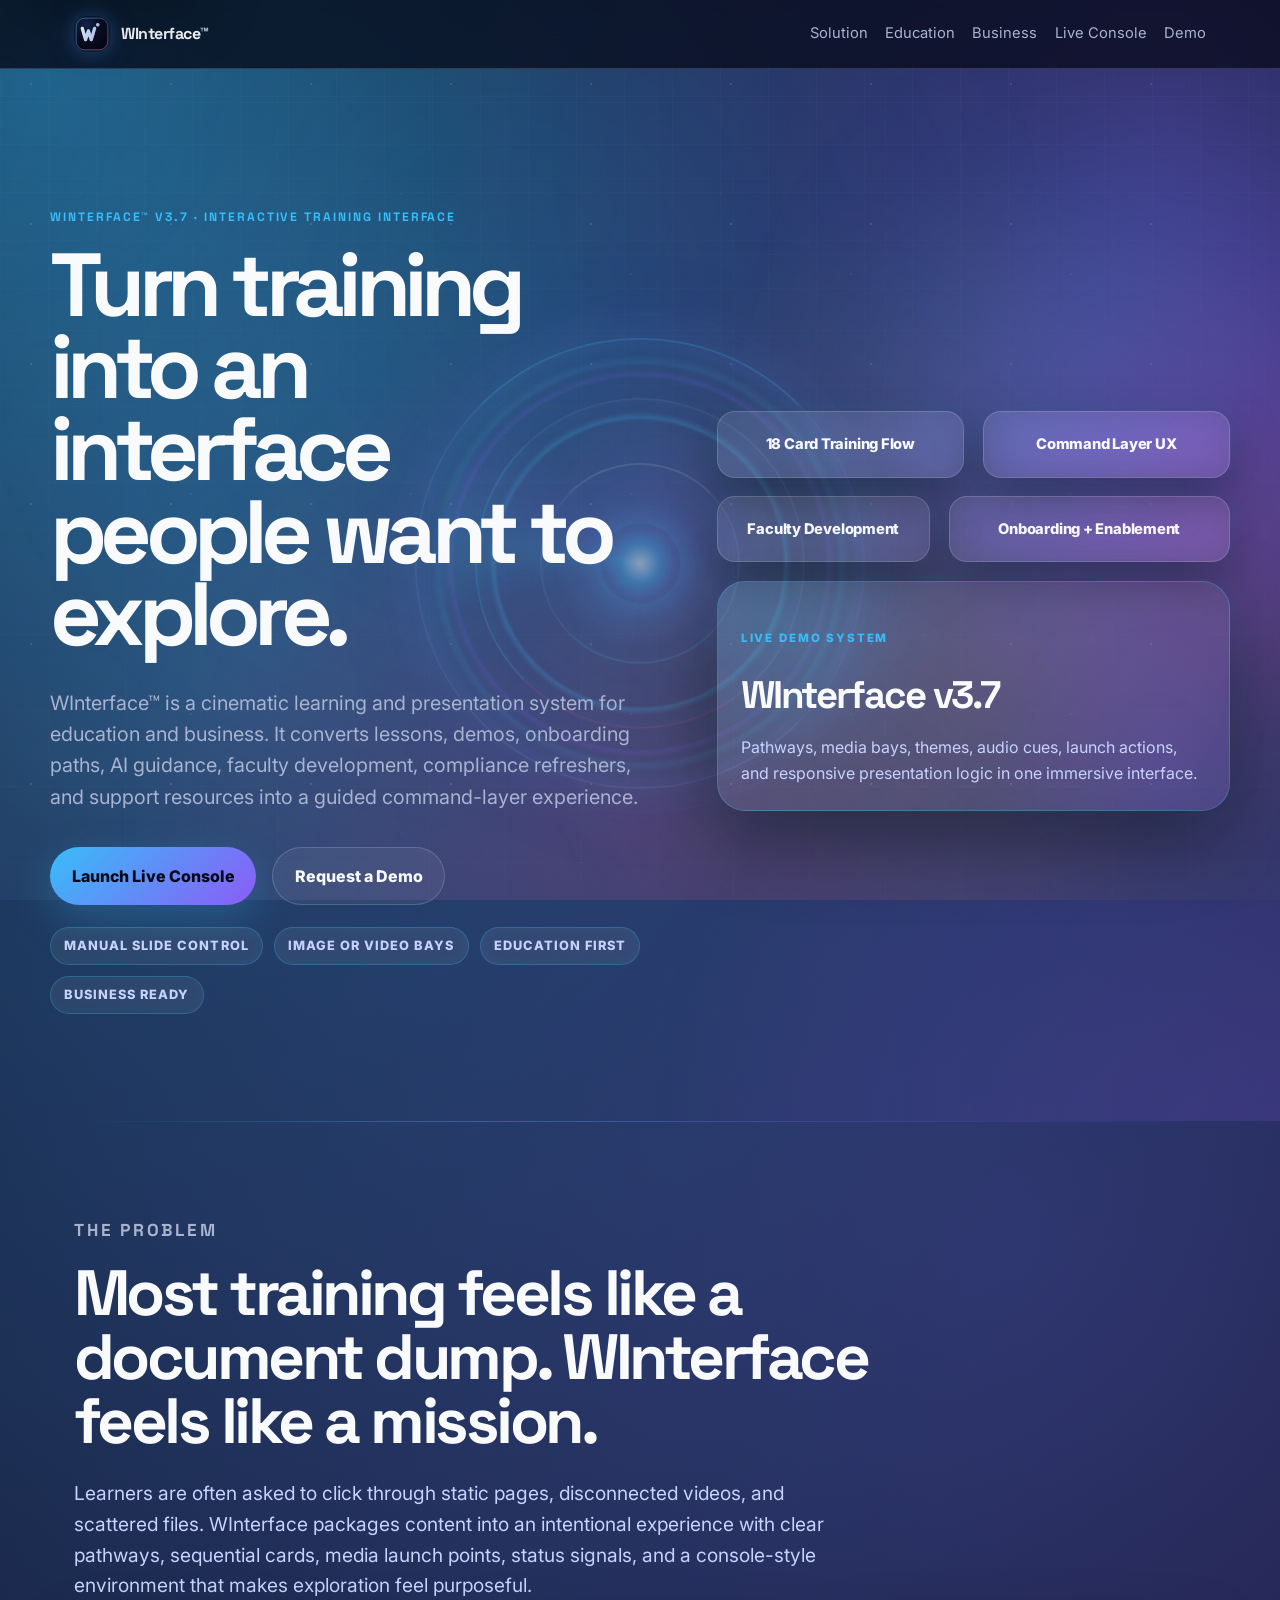
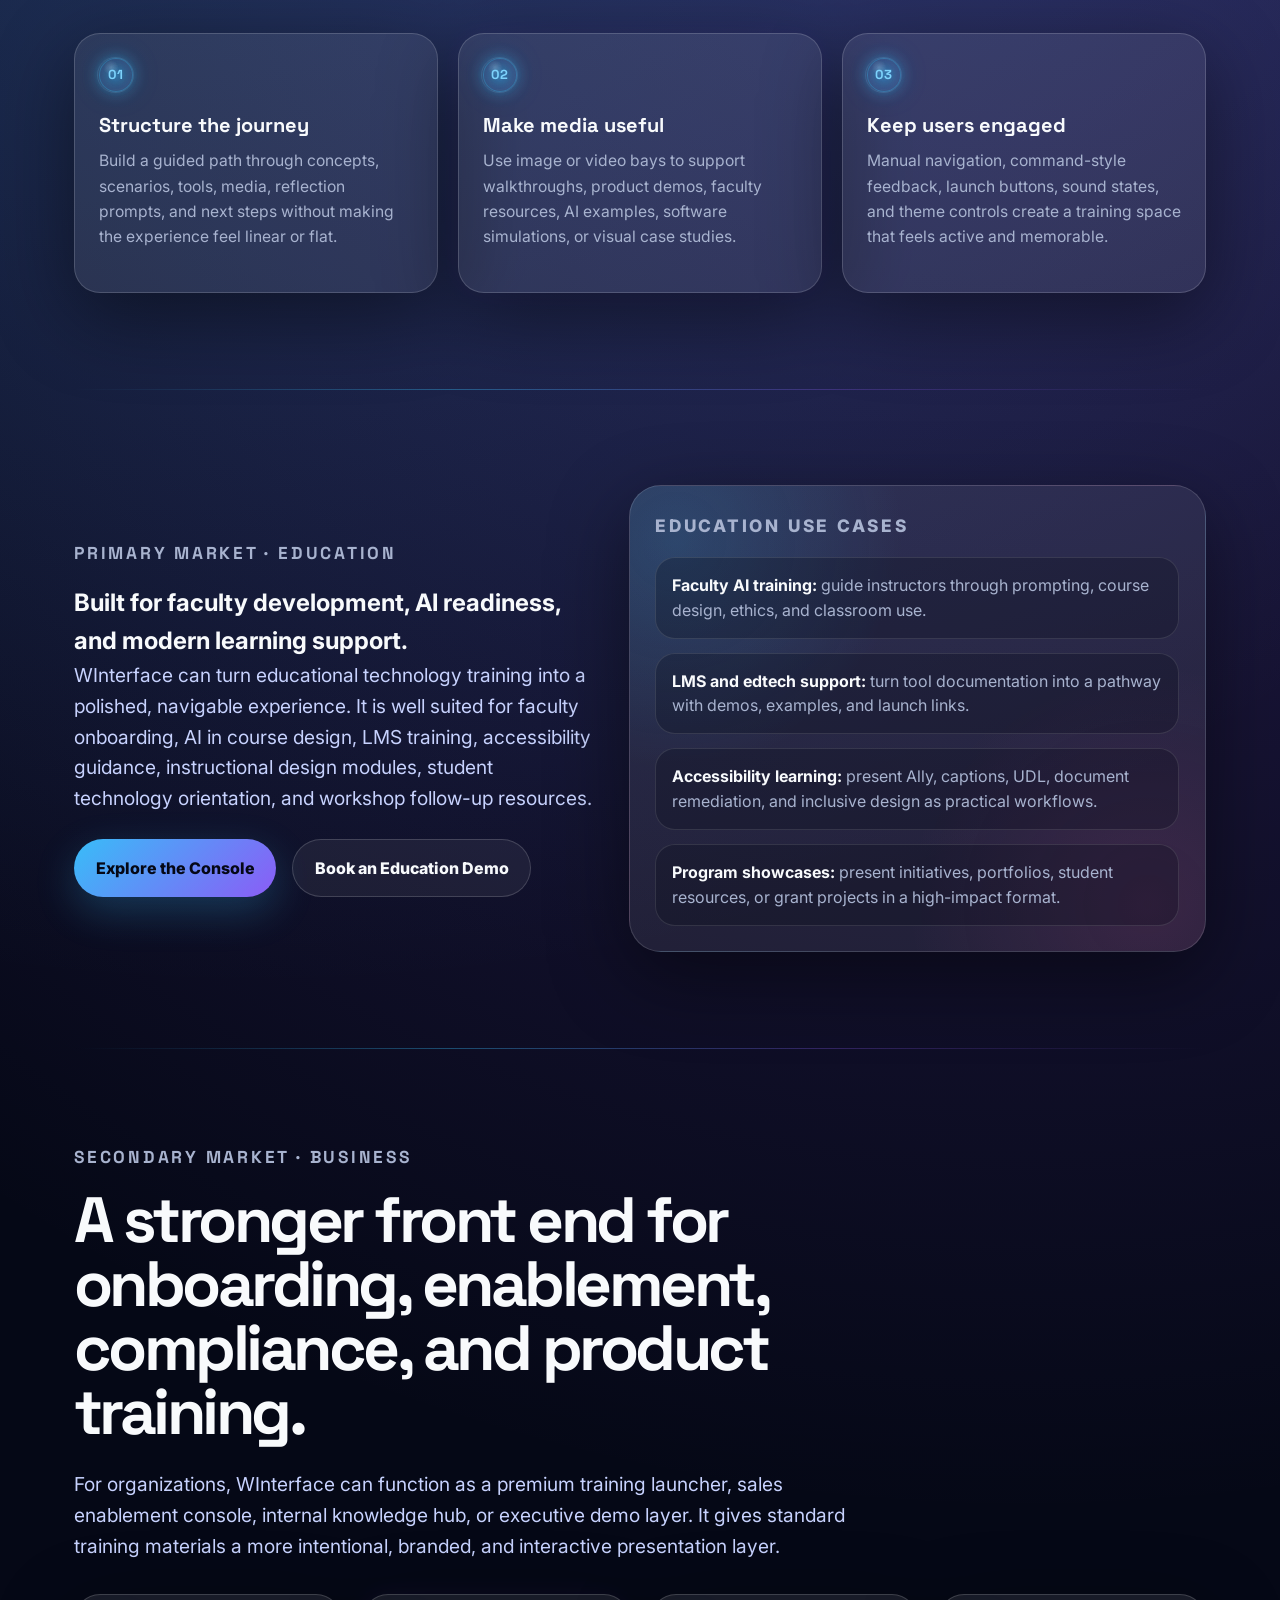
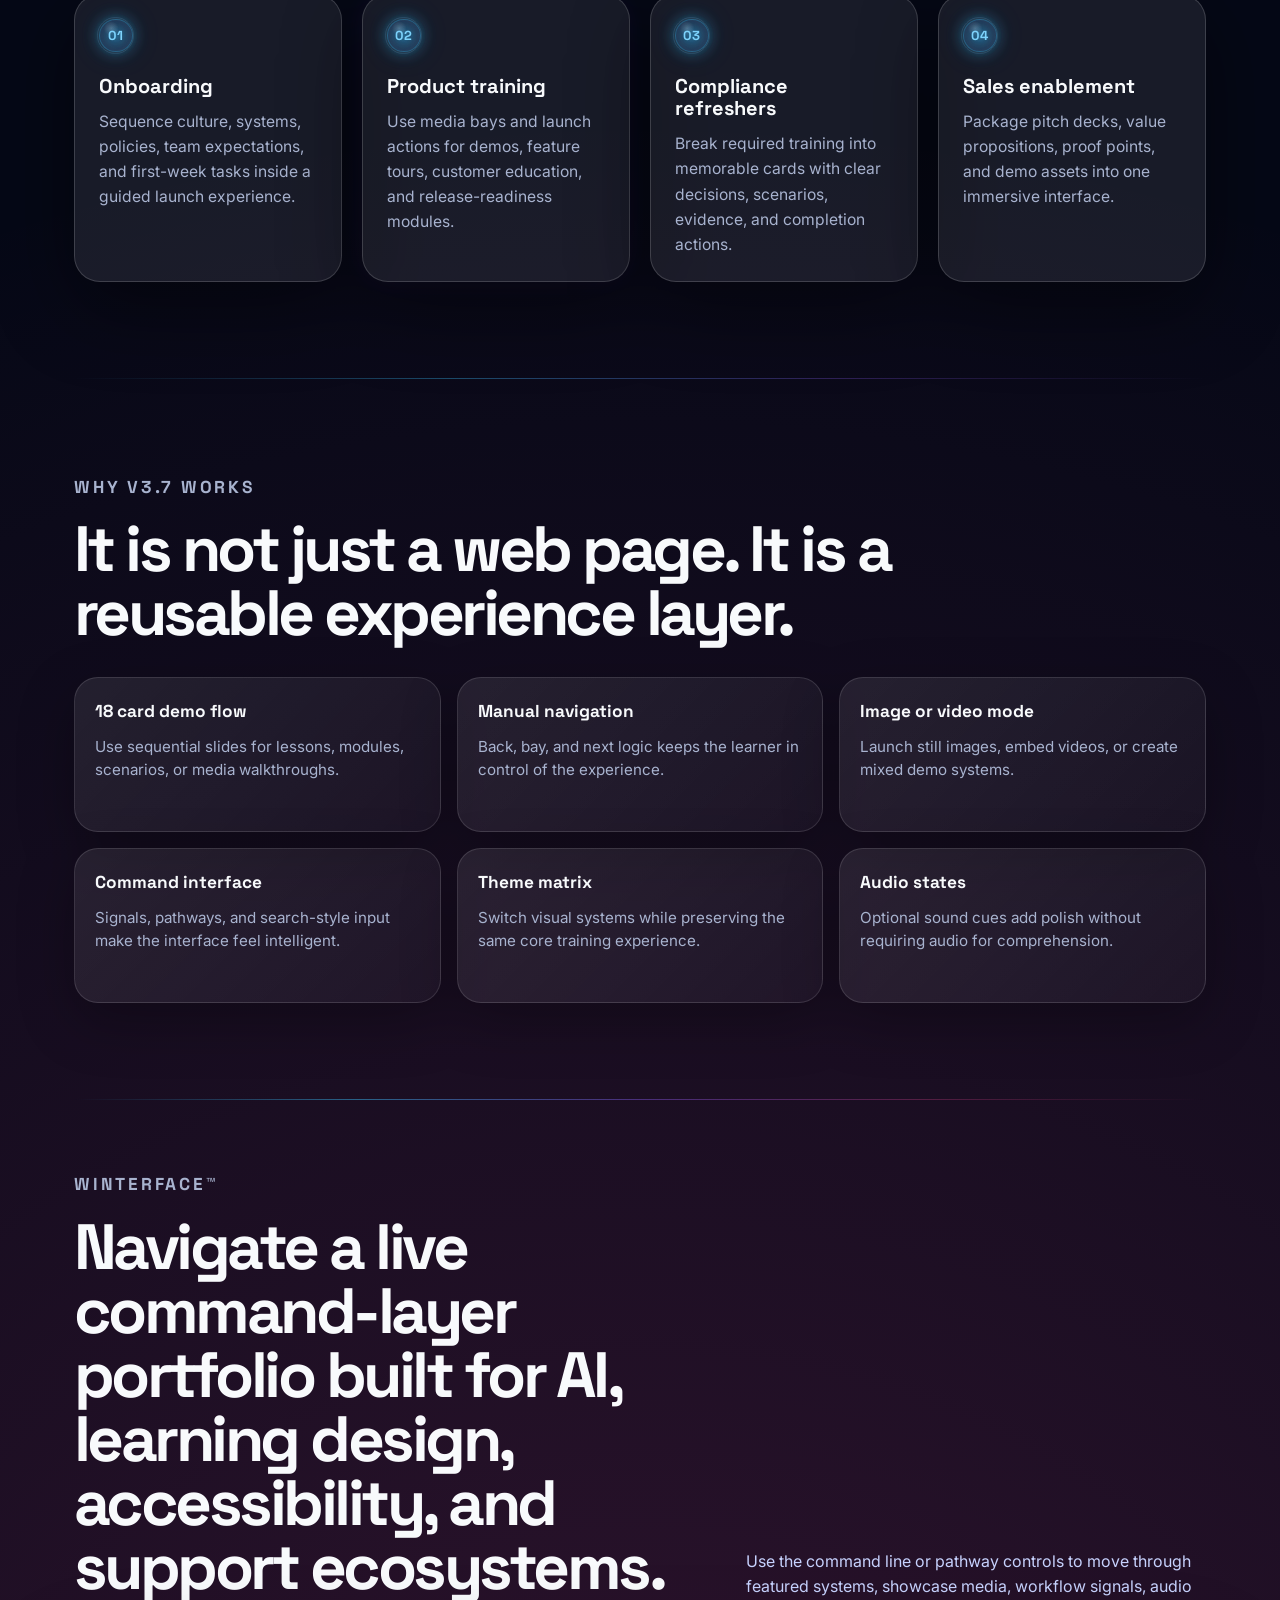
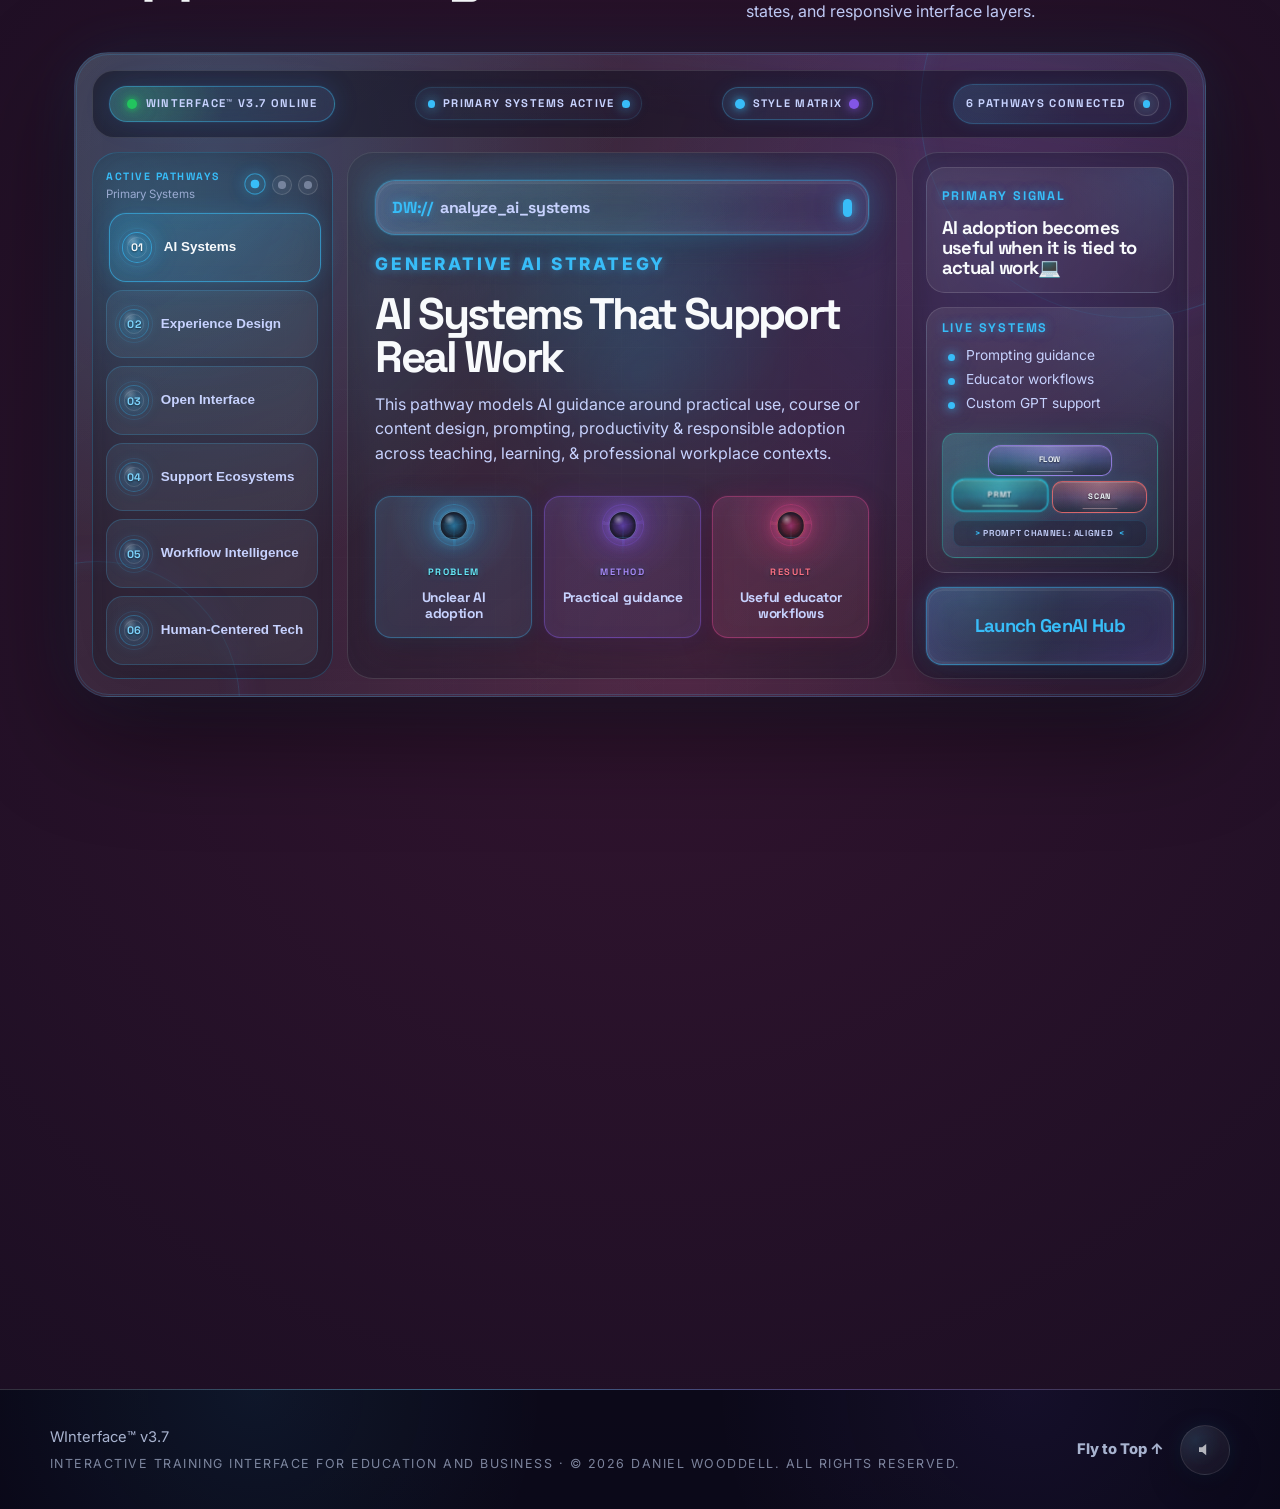
==== commit 656fa382: "Add files via upload" ====
--- a/index.html
+++ b/index.html
@@ -3,21 +3,21 @@
 <head>
 <meta charset="utf-8"/>
 <meta content="width=device-width, initial-scale=1.0" name="viewport"/>
-<meta content="WInterface is a cinematic command-interface experience for exploring AI systems, learning design, accessibility, support ecosystems, and human-centered technology workflows." name="description"/>
+<meta content="WInterface v3.7 is a cinematic training and presentation interface for education, faculty development, onboarding, business learning, AI enablement, and interactive demos." name="description"/>
 <meta content="Daniel Wooddell" name="author"/>
-<meta content="WInterface | Cinematic AI Command Interface" property="og:title"/>
-<meta content="A cinematic command-interface experience for AI systems, learning design, accessibility, support ecosystems, and human-centered technology workflows." property="og:description"/>
+<meta content="WInterface v3.7 | Interactive Training Interface" property="og:title"/>
+<meta content="Transform static training into a cinematic, guided command interface for education and business learning." property="og:description"/>
 <meta content="website" property="og:type"/>
 <meta content="https://winterface.online/" property="og:url"/>
 <meta content="https://winterface.online/assets/social/og-image.png" property="og:image"/>
 <meta content="summary_large_image" name="twitter:card"/>
-<meta content="WInterface | Cinematic AI Command Interface" name="twitter:title"/>
-<meta content="A cinematic command-interface experience for AI, learning design, accessibility, and human-centered technology workflows." name="twitter:description"/>
+<meta content="WInterface v3.7 | Interactive Training Interface" name="twitter:title"/>
+<meta content="A sales-ready training interface for education, onboarding, AI enablement, and business learning." name="twitter:description"/>
 <meta content="https://winterface.online/assets/social/og-image.png" name="twitter:image"/>
 <meta content="#050816" name="theme-color"/>
 <meta content="dark" name="color-scheme"/>
 <meta content="index, follow" name="robots"/>
-<title>WInterface | Cinematic AI Command Interface</title>
+<title>WInterface v3.7 | Interactive Training Interface for Education and Business</title>
 <link href="assets/brand/favicon.ico" rel="icon" sizes="any"/>
 <link href="assets/brand/dw-mark.svg" rel="icon" type="image/svg+xml"/>
 <link href="assets/brand/favicon-32x32.png" rel="icon" sizes="32x32" type="image/png"/>
@@ -45,14 +45,16 @@
       <span class="logo-text">WInterface™</span>
     </a>
     <ul class="nav-links">
-      <li><a data-nav-link="" href="#top">Overview</a></li>
-      <li><a data-nav-link="" href="#winterface">Console</a></li>
-      <li><a data-nav-link="" href="#contact">Contact</a></li>
+      <li><a data-nav-link="" href="#solution">Solution</a></li>
+      <li><a data-nav-link="" href="#education">Education</a></li>
+      <li><a data-nav-link="" href="#business">Business</a></li>
+      <li><a data-nav-link="" href="#winterface">Live Console</a></li>
+      <li><a data-nav-link="" href="#contact">Demo</a></li>
     </ul>
   </nav>
 </header>
 <main id="main-content">
-  <section aria-labelledby="standalone-title" class="hero" id="top">
+  <section aria-labelledby="standalone-title" class="hero sales-hero" id="top">
     <div aria-hidden="true" class="hero-orb">
       <span class="hero-orb-ring hero-orb-ring-one"></span>
       <span class="hero-orb-ring hero-orb-ring-two"></span>
@@ -60,23 +62,127 @@
       <span class="hero-orb-scan"></span>
       <span class="hero-orb-core"></span>
     </div>
-    <div class="hero-content">
+    <div class="hero-content sales-hero-content">
       <div class="hero-left reveal">
-        <p class="eyebrow">WInterface™ v3.7</p>
-        <h1 id="standalone-title">A command interface for human-centered AI work.</h1>
-        <p class="hero-text">WInterface™ is an interactive portfolio console for exploring AI systems, learning design, accessibility, support ecosystems, and workflow intelligence through a cinematic command-layer experience.</p>
+        <p class="eyebrow">WInterface™ v3.7 · Interactive Training Interface</p>
+        <h1 id="standalone-title">Turn training into an interface people want to explore.</h1>
+        <p class="hero-text">WInterface™ is a cinematic learning and presentation system for education and business. It converts lessons, demos, onboarding paths, AI guidance, faculty development, compliance refreshers, and support resources into a guided command-layer experience.</p>
         <div aria-label="Primary action" class="hero-buttons">
-          <a class="button primary" href="#winterface">Open WInterface™</a>
+          <a class="button primary" href="#winterface">Launch Live Console</a>
+          <a class="button secondary" href="mailto:daniel.wooddell@gmail.com?subject=WInterface%20v3.7%20Demo%20Request">Request a Demo</a>
         </div>
-      </div>
-      <div aria-label="WInterface launch details" class="hero-right reveal">
-        <div class="hero-ui-card mini-card interactive-card">v3.7 Launch Build</div>
-        <div class="hero-ui-card corner-card interactive-card">Command Interface</div>
+        <div aria-label="WInterface value indicators" class="sales-proof-row">
+          <span>Manual slide control</span>
+          <span>Image or video bays</span>
+          <span>Education first</span>
+          <span>Business ready</span>
+        </div>
+      </div>
+      <div aria-label="WInterface launch details" class="hero-right sales-hero-right reveal">
+        <div class="hero-ui-card mini-card interactive-card">18 Card Training Flow</div>
+        <div class="hero-ui-card corner-card interactive-card">Command Layer UX</div>
         <div class="hero-ui-row">
-          <div class="hero-ui-card interactive-card">AI + Learning Systems</div>
-          <div class="hero-ui-card interactive-card">Human-Centered Design</div>
+          <div class="hero-ui-card interactive-card">Faculty Development</div>
+          <div class="hero-ui-card interactive-card">Onboarding + Enablement</div>
         </div>
-      </div>
+        <div class="sales-screen-card interactive-card">
+          <p class="panel-label">Live Demo System</p>
+          <h3>WInterface v3.7</h3>
+          <p>Pathways, media bays, themes, audio cues, launch actions, and responsive presentation logic in one immersive interface.</p>
+        </div>
+      </div>
+    </div>
+  </section>
+  <section aria-labelledby="solution-title" class="section sales-section reveal" id="solution">
+    <div class="section-heading compact">
+      <p class="eyebrow">The Problem</p>
+      <h2 id="solution-title">Most training feels like a document dump. WInterface feels like a mission.</h2>
+    </div>
+    <p class="section-lede">Learners are often asked to click through static pages, disconnected videos, and scattered files. WInterface packages content into an intentional experience with clear pathways, sequential cards, media launch points, status signals, and a console-style environment that makes exploration feel purposeful.</p>
+    <div class="sales-card-grid three-up">
+      <article class="card capability-card interactive-card">
+        <span class="card-number">01</span>
+        <h3>Structure the journey</h3>
+        <p>Build a guided path through concepts, scenarios, tools, media, reflection prompts, and next steps without making the experience feel linear or flat.</p>
+      </article>
+      <article class="card capability-card interactive-card">
+        <span class="card-number">02</span>
+        <h3>Make media useful</h3>
+        <p>Use image or video bays to support walkthroughs, product demos, faculty resources, AI examples, software simulations, or visual case studies.</p>
+      </article>
+      <article class="card capability-card interactive-card">
+        <span class="card-number">03</span>
+        <h3>Keep users engaged</h3>
+        <p>Manual navigation, command-style feedback, launch buttons, sound states, and theme controls create a training space that feels active and memorable.</p>
+      </article>
+    </div>
+  </section>
+
+  <section aria-labelledby="education-title" class="section sales-section sales-split-section reveal" id="education">
+    <div class="sales-split">
+      <div>
+        <p class="eyebrow">Primary Market · Education</p>
+        <h2 id="education-title">Built for faculty development, AI readiness, and modern learning support.</h2>
+        <p class="section-lede">WInterface can turn educational technology training into a polished, navigable experience. It is well suited for faculty onboarding, AI in course design, LMS training, accessibility guidance, instructional design modules, student technology orientation, and workshop follow-up resources.</p>
+        <div class="hero-buttons sales-inline-actions">
+          <a class="button primary" href="#winterface">Explore the Console</a>
+          <a class="button secondary" href="mailto:daniel.wooddell@gmail.com?subject=WInterface%20Education%20Demo">Book an Education Demo</a>
+        </div>
+      </div>
+      <div class="sales-panel interactive-card">
+        <p class="panel-label">Education Use Cases</p>
+        <ul class="sales-feature-list">
+          <li><strong>Faculty AI training:</strong> guide instructors through prompting, course design, ethics, and classroom use.</li>
+          <li><strong>LMS and edtech support:</strong> turn tool documentation into a pathway with demos, examples, and launch links.</li>
+          <li><strong>Accessibility learning:</strong> present Ally, captions, UDL, document remediation, and inclusive design as practical workflows.</li>
+          <li><strong>Program showcases:</strong> present initiatives, portfolios, student resources, or grant projects in a high-impact format.</li>
+        </ul>
+      </div>
+    </div>
+  </section>
+
+  <section aria-labelledby="business-title" class="section sales-section reveal" id="business">
+    <div class="section-heading compact">
+      <p class="eyebrow">Secondary Market · Business</p>
+      <h2 id="business-title">A stronger front end for onboarding, enablement, compliance, and product training.</h2>
+    </div>
+    <p class="section-lede">For organizations, WInterface can function as a premium training launcher, sales enablement console, internal knowledge hub, or executive demo layer. It gives standard training materials a more intentional, branded, and interactive presentation layer.</p>
+    <div class="sales-card-grid four-up">
+      <article class="card capability-card interactive-card">
+        <span class="card-number">01</span>
+        <h3>Onboarding</h3>
+        <p>Sequence culture, systems, policies, team expectations, and first-week tasks inside a guided launch experience.</p>
+      </article>
+      <article class="card capability-card interactive-card">
+        <span class="card-number">02</span>
+        <h3>Product training</h3>
+        <p>Use media bays and launch actions for demos, feature tours, customer education, and release-readiness modules.</p>
+      </article>
+      <article class="card capability-card interactive-card">
+        <span class="card-number">03</span>
+        <h3>Compliance refreshers</h3>
+        <p>Break required training into memorable cards with clear decisions, scenarios, evidence, and completion actions.</p>
+      </article>
+      <article class="card capability-card interactive-card">
+        <span class="card-number">04</span>
+        <h3>Sales enablement</h3>
+        <p>Package pitch decks, value propositions, proof points, and demo assets into one immersive interface.</p>
+      </article>
+    </div>
+  </section>
+
+  <section aria-labelledby="features-title" class="section sales-section reveal" id="features">
+    <div class="section-heading compact">
+      <p class="eyebrow">Why v3.7 Works</p>
+      <h2 id="features-title">It is not just a web page. It is a reusable experience layer.</h2>
+    </div>
+    <div class="sales-feature-grid">
+      <div class="sales-feature-card interactive-card"><strong>18 card demo flow</strong><span>Use sequential slides for lessons, modules, scenarios, or media walkthroughs.</span></div>
+      <div class="sales-feature-card interactive-card"><strong>Manual navigation</strong><span>Back, bay, and next logic keeps the learner in control of the experience.</span></div>
+      <div class="sales-feature-card interactive-card"><strong>Image or video mode</strong><span>Launch still images, embed videos, or create mixed demo systems.</span></div>
+      <div class="sales-feature-card interactive-card"><strong>Command interface</strong><span>Signals, pathways, and search-style input make the interface feel intelligent.</span></div>
+      <div class="sales-feature-card interactive-card"><strong>Theme matrix</strong><span>Switch visual systems while preserving the same core training experience.</span></div>
+      <div class="sales-feature-card interactive-card"><strong>Audio states</strong><span>Optional sound cues add polish without requiring audio for comprehension.</span></div>
     </div>
   </section>
   <section aria-labelledby="interface-title" class="section interface-section reveal" data-interface-system="" id="winterface">
@@ -257,16 +363,17 @@
 </div>
 </section>
   <section aria-labelledby="contact-title" class="section contact-section contact-launch-card reveal" id="contact">
-    <div class="contact-card-inner">
+    <div class="contact-card-inner sales-contact-inner">
       <div class="contact-card-copy">
-        <p class="eyebrow">Contact</p>
-        <h2 id="contact-title">Let&rsquo;s Build Something Interesting.🚀</h2> 
+        <p class="eyebrow">Demo WInterface</p>
+        <h2 id="contact-title">Ready to see what your training could become?</h2>
+        <p>Contact Daniel Wooddell for a focused demo, education use-case discussion, business training concept, or custom WInterface build conversation.</p>
       </div>
       <div aria-label="Contact links" class="contact-links contact-card-actions">
-        <a class="button primary" href="mailto:daniel.wooddell@gmail.com">Email Me</a>
+        <a class="button primary" href="mailto:daniel.wooddell@gmail.com?subject=WInterface%20v3.7%20Demo%20Request">Request Demo</a>
         <a class="button secondary" href="https://www.linkedin.com/in/daniel-wooddell/" rel="noopener noreferrer" target="_blank">LinkedIn</a>
+        <a class="button secondary" href="https://danielwooddell.com" rel="noopener noreferrer" target="_blank">Portfolio</a>
         <a class="button secondary" href="https://github.com/danielwooddell" rel="noopener noreferrer" target="_blank">GitHub</a>
-        <a class="button secondary" href="https://danielwooddell.com" rel="noopener noreferrer" target="_blank">Portfolio</a>
       </div>
     </div>
   </section>
@@ -275,7 +382,7 @@
 <div class="footer-inner">
 <div>
 <p>WInterface™ v3.7</p>
-<p class="footer-signature">A Daniel Wooddell command-interface experience · © 2026 Daniel Wooddell. All rights reserved.</p>
+<p class="footer-signature">Interactive training interface for education and business · © 2026 Daniel Wooddell. All rights reserved.</p>
 </div>
 <div class="footer-utilities">
 <a class="footer-top-link" href="#top">Fly to Top ↑</a>
--- a/css/style.css
+++ b/css/style.css
@@ -8766,3 +8766,231 @@
     inset 0 0 18px rgba(var(--style-matrix-orb-left-rgb), 0.040) !important;
 }
 
+
+/* =========================
+   WFO v3.7 SALES HOMEPAGE
+========================= */
+
+.sales-hero .hero-content {
+  min-height: min(860px, calc(100vh - 2rem));
+}
+
+.sales-hero-content {
+  grid-template-columns: minmax(0, 1.08fr) minmax(360px, 0.92fr);
+}
+
+.sales-hero .hero-text {
+  max-width: 760px;
+}
+
+.sales-hero-right {
+  align-content: center;
+}
+
+.sales-screen-card {
+  grid-column: 1 / -1;
+  min-height: 230px;
+  padding: 1.45rem;
+  border: 1px solid rgba(56, 189, 248, 0.3);
+  border-radius: 28px;
+  background:
+    radial-gradient(circle at 12% 18%, rgba(56, 189, 248, 0.18), transparent 34%),
+    radial-gradient(circle at 88% 82%, rgba(139, 92, 246, 0.18), transparent 36%),
+    linear-gradient(135deg, rgba(255,255,255,0.10), rgba(255,255,255,0.045));
+  box-shadow: var(--shadow), 0 0 44px rgba(56, 189, 248, 0.10);
+  display: flex;
+  flex-direction: column;
+  justify-content: flex-end;
+}
+
+.sales-screen-card h3 {
+  font-family: "Space Grotesk", sans-serif;
+  font-size: clamp(1.8rem, 3vw, 3rem);
+  letter-spacing: -0.055em;
+  color: var(--text);
+  margin: 0 0 0.65rem;
+}
+
+.sales-screen-card p:last-child {
+  color: var(--muted-strong);
+  max-width: 560px;
+}
+
+.sales-proof-row {
+  display: flex;
+  flex-wrap: wrap;
+  gap: 0.7rem;
+  margin-top: 1.35rem;
+}
+
+.sales-proof-row span {
+  display: inline-flex;
+  align-items: center;
+  min-height: 2.25rem;
+  padding: 0.48rem 0.82rem;
+  border: 1px solid rgba(56, 189, 248, 0.28);
+  border-radius: 999px;
+  background: rgba(255, 255, 255, 0.065);
+  color: var(--muted-strong);
+  font-size: 0.8rem;
+  font-weight: 800;
+  letter-spacing: 0.08em;
+  text-transform: uppercase;
+  box-shadow: inset 0 0 18px rgba(56, 189, 248, 0.035);
+}
+
+.sales-section {
+  position: relative;
+  z-index: 2;
+}
+
+.sales-section::before {
+  content: "";
+  position: absolute;
+  left: 50%;
+  top: 0;
+  width: min(var(--max-width), calc(100% - 3rem));
+  height: 1px;
+  transform: translateX(-50%);
+  background: linear-gradient(90deg, transparent, rgba(56,189,248,0.36), rgba(139,92,246,0.28), transparent);
+  pointer-events: none;
+}
+
+.sales-card-grid {
+  display: grid;
+  gap: 1.25rem;
+  margin-top: 2rem;
+}
+
+.sales-card-grid.three-up {
+  grid-template-columns: repeat(3, minmax(0, 1fr));
+}
+
+.sales-card-grid.four-up {
+  grid-template-columns: repeat(4, minmax(0, 1fr));
+}
+
+.sales-split {
+  display: grid;
+  grid-template-columns: minmax(0, 0.95fr) minmax(340px, 1.05fr);
+  gap: 2rem;
+  align-items: center;
+}
+
+.sales-panel {
+  position: relative;
+  overflow: hidden;
+  padding: 1.6rem;
+  border: 1px solid rgba(255, 255, 255, 0.14);
+  border-radius: 32px;
+  background:
+    radial-gradient(circle at 8% 12%, rgba(56, 189, 248, 0.17), transparent 34%),
+    radial-gradient(circle at 90% 90%, rgba(236, 72, 153, 0.11), transparent 36%),
+    rgba(255, 255, 255, 0.075);
+  box-shadow: var(--shadow);
+  backdrop-filter: blur(20px);
+}
+
+.sales-feature-list {
+  display: grid;
+  gap: 0.85rem;
+  margin: 1.1rem 0 0;
+  padding: 0;
+  list-style: none;
+}
+
+.sales-feature-list li {
+  padding: 0.95rem 1rem;
+  border: 1px solid rgba(255, 255, 255, 0.11);
+  border-radius: 20px;
+  background: rgba(5, 8, 22, 0.26);
+  color: var(--muted);
+  line-height: 1.55;
+}
+
+.sales-feature-list strong {
+  color: var(--text);
+}
+
+.sales-inline-actions {
+  margin-top: 1.6rem;
+}
+
+.sales-feature-grid {
+  display: grid;
+  grid-template-columns: repeat(3, minmax(0, 1fr));
+  gap: 1rem;
+  margin-top: 2rem;
+}
+
+.sales-feature-card {
+  min-height: 155px;
+  padding: 1.25rem;
+  border: 1px solid rgba(255, 255, 255, 0.13);
+  border-radius: 24px;
+  background:
+    linear-gradient(135deg, rgba(255,255,255,0.086), rgba(255,255,255,0.035));
+  box-shadow: var(--shadow-soft);
+  transition: transform 0.22s ease, border-color 0.22s ease, background 0.22s ease;
+}
+
+.sales-feature-card:hover {
+  transform: translateY(-6px);
+  border-color: rgba(56, 189, 248, 0.48);
+  background: rgba(255, 255, 255, 0.095);
+}
+
+.sales-feature-card strong {
+  display: block;
+  color: var(--text);
+  font-family: "Space Grotesk", sans-serif;
+  font-size: 1.08rem;
+  margin-bottom: 0.55rem;
+}
+
+.sales-feature-card span {
+  display: block;
+  color: var(--muted);
+  line-height: 1.55;
+  font-size: 0.95rem;
+}
+
+.sales-contact-inner {
+  gap: 1.5rem;
+}
+
+.sales-contact-inner p:not(.eyebrow) {
+  margin-top: 0.85rem;
+  max-width: 720px;
+  color: var(--muted-strong);
+}
+
+@media (max-width: 1100px) {
+  .sales-hero-content,
+  .sales-split {
+    grid-template-columns: 1fr;
+  }
+
+  .sales-card-grid.four-up,
+  .sales-feature-grid {
+    grid-template-columns: repeat(2, minmax(0, 1fr));
+  }
+}
+
+@media (max-width: 820px) {
+  .sales-card-grid.three-up,
+  .sales-card-grid.four-up,
+  .sales-feature-grid {
+    grid-template-columns: 1fr;
+  }
+
+  .sales-panel,
+  .sales-screen-card {
+    border-radius: 24px;
+  }
+
+  .sales-proof-row span {
+    width: 100%;
+    justify-content: center;
+  }
+}
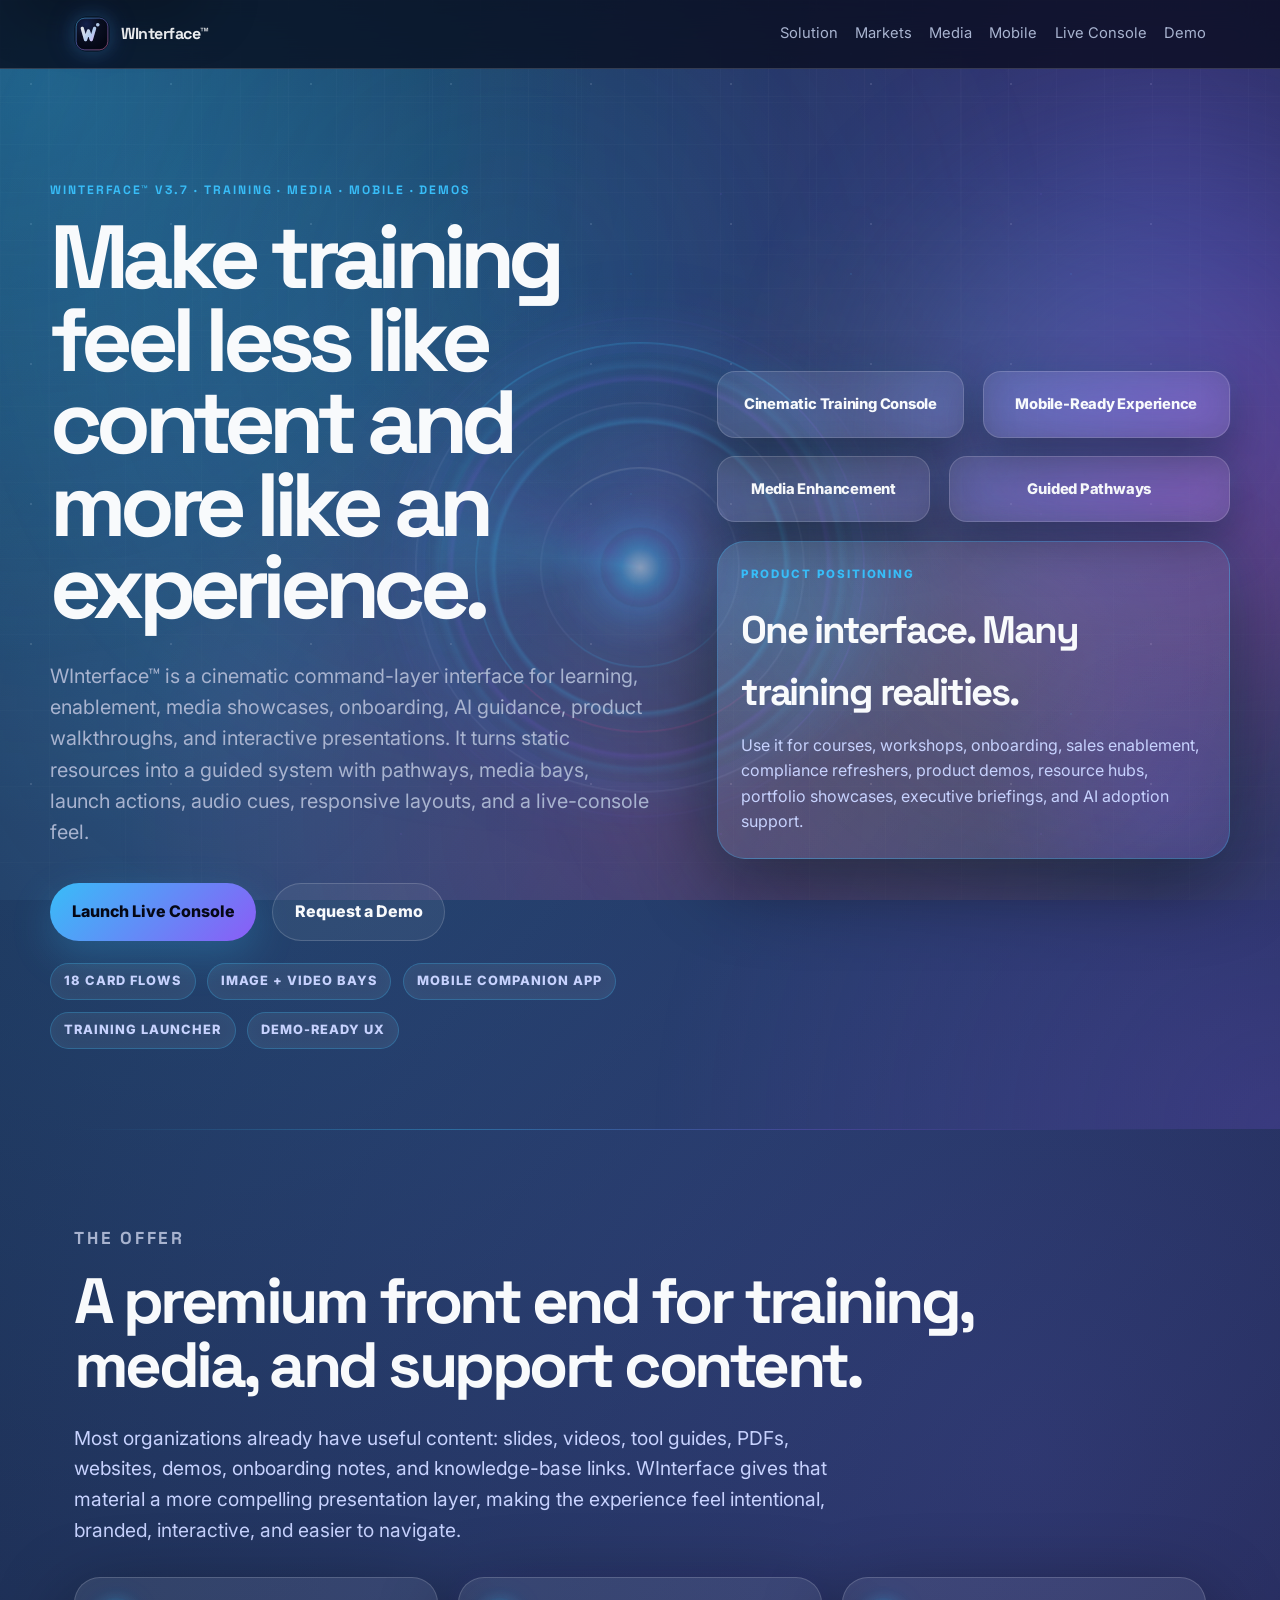
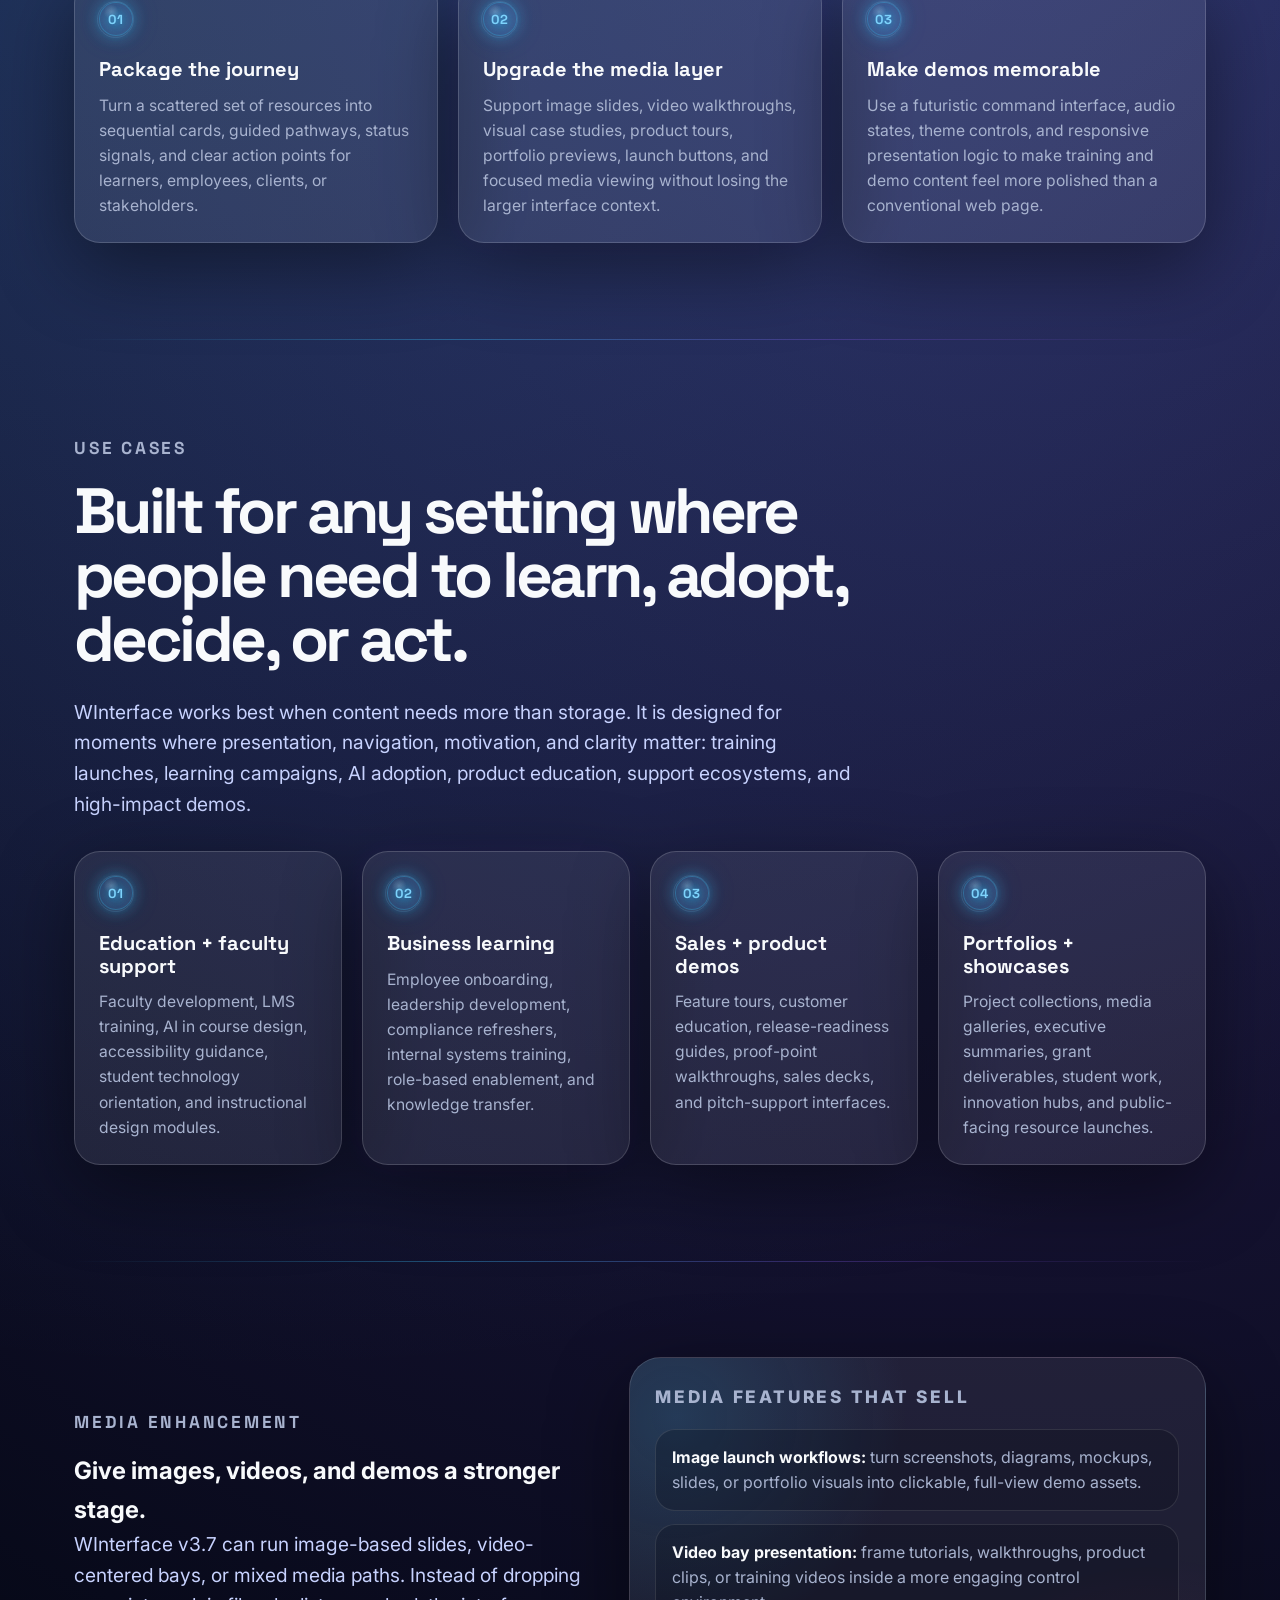
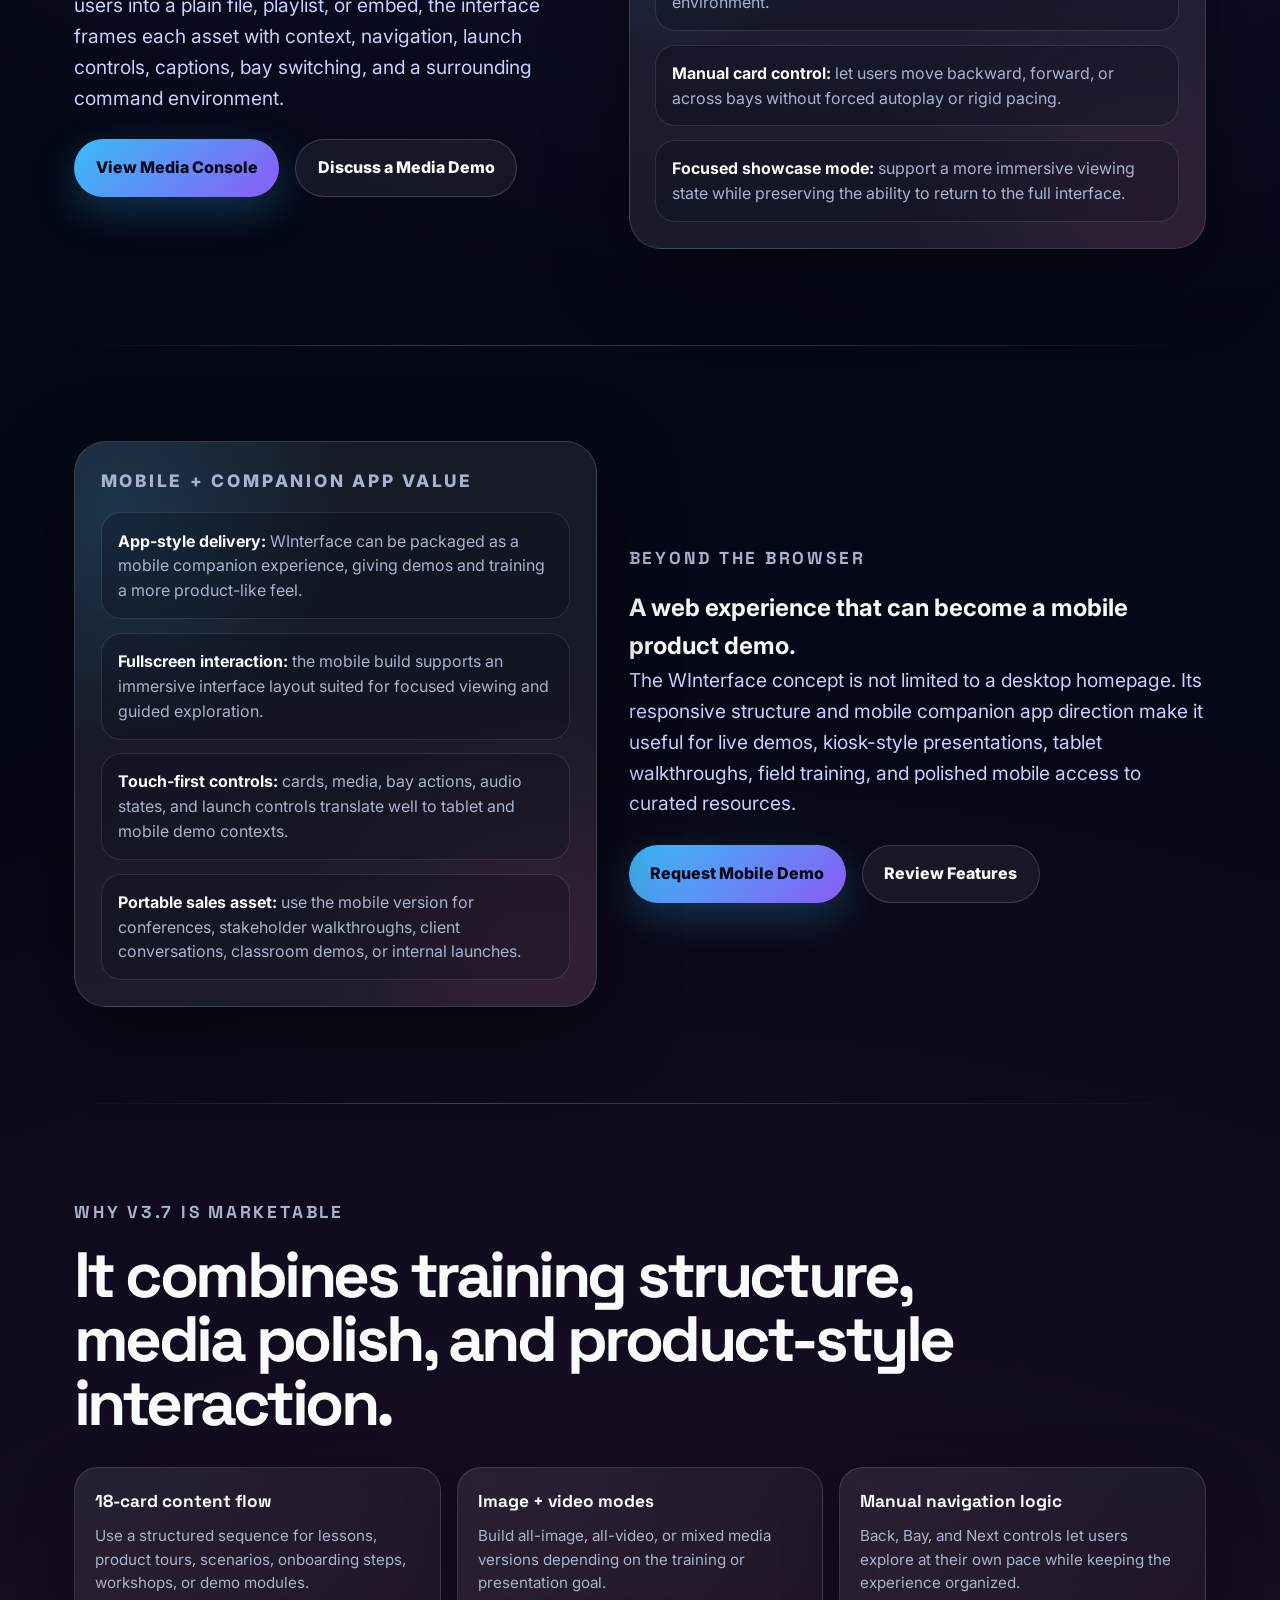
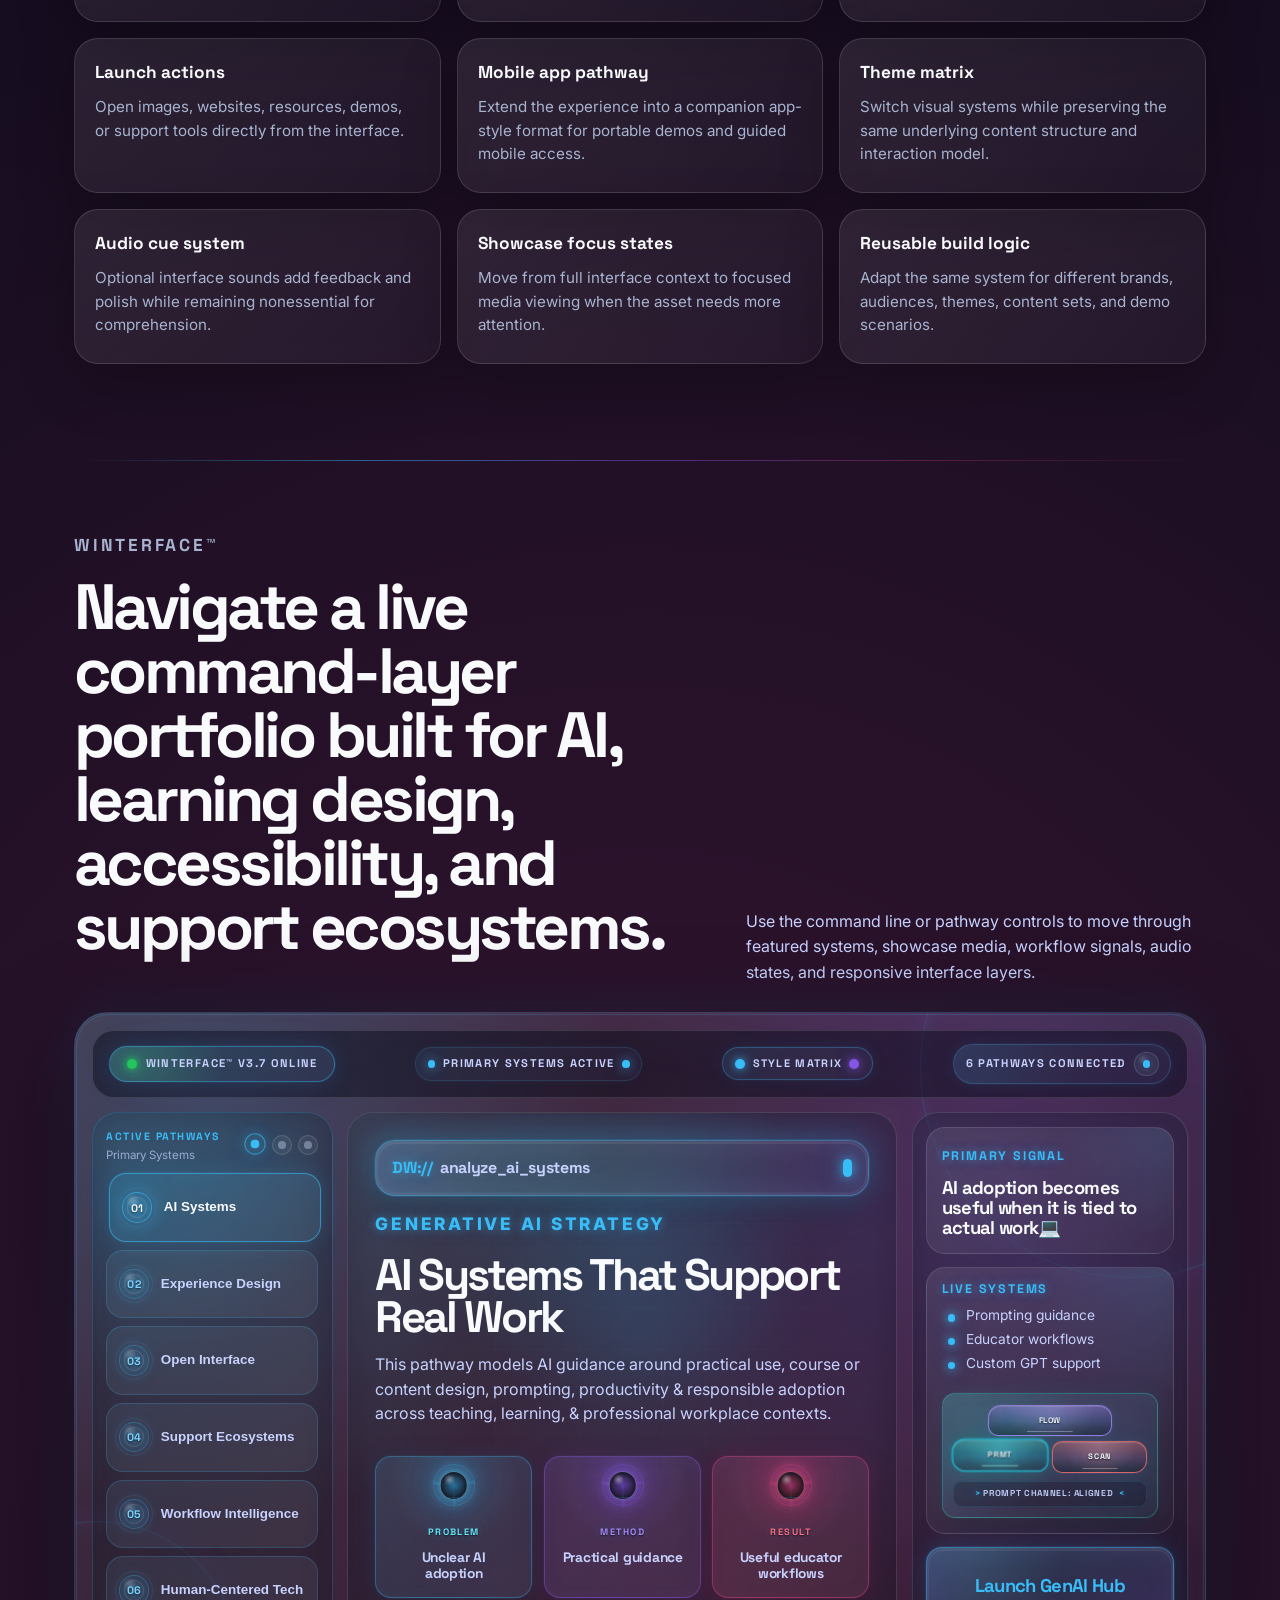
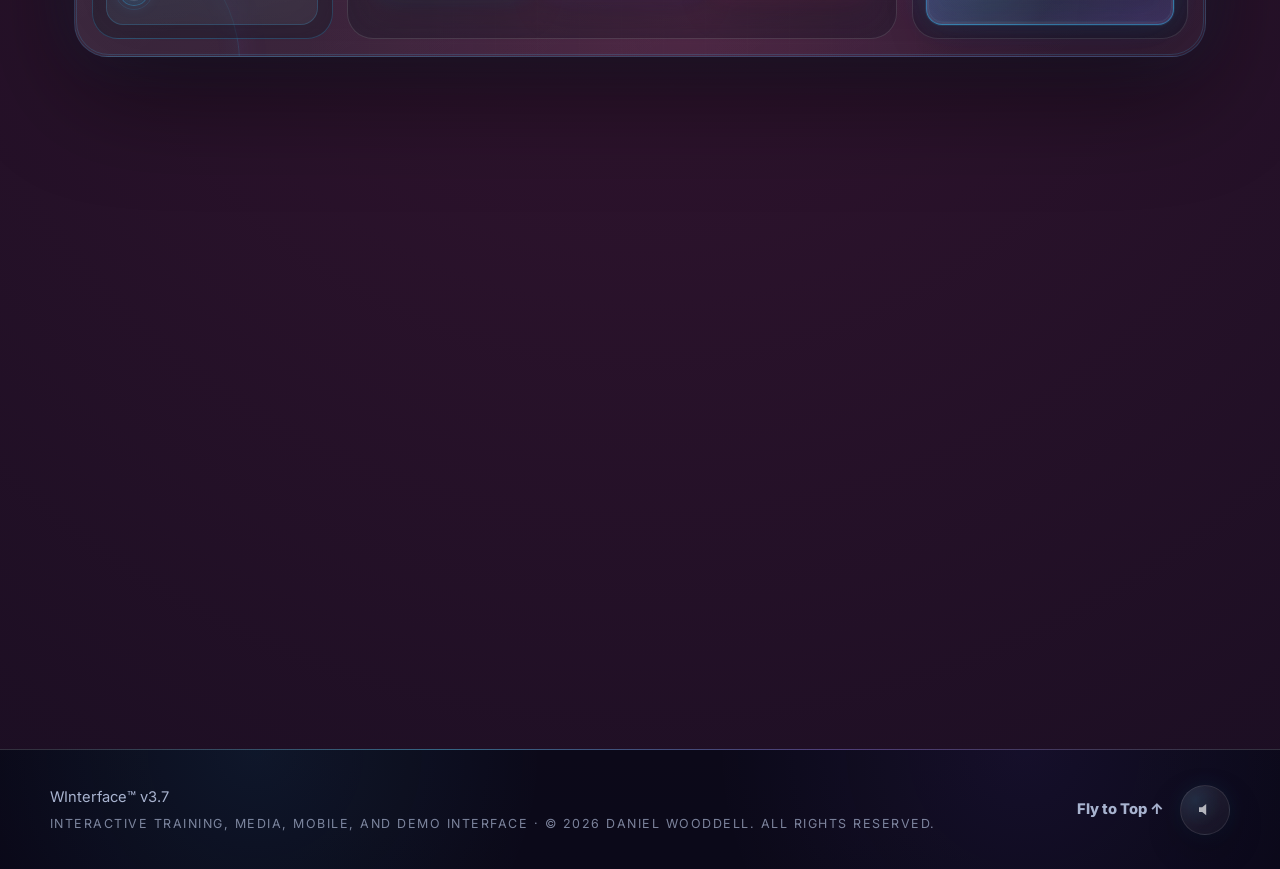
==== commit 725e3e8c: "Add files via upload" ====
--- a/index.html
+++ b/index.html
@@ -3,21 +3,21 @@
 <head>
 <meta charset="utf-8"/>
 <meta content="width=device-width, initial-scale=1.0" name="viewport"/>
-<meta content="WInterface v3.7 is a cinematic training and presentation interface for education, faculty development, onboarding, business learning, AI enablement, and interactive demos." name="description"/>
+<meta content="WInterface v3.7 is a cinematic training, media, and presentation interface for education, business learning, onboarding, product enablement, AI guidance, and interactive demos." name="description"/>
 <meta content="Daniel Wooddell" name="author"/>
 <meta content="WInterface v3.7 | Interactive Training Interface" property="og:title"/>
-<meta content="Transform static training into a cinematic, guided command interface for education and business learning." property="og:description"/>
+<meta content="Transform static training, media, and support content into a cinematic command interface for learning, enablement, and demos." property="og:description"/>
 <meta content="website" property="og:type"/>
 <meta content="https://winterface.online/" property="og:url"/>
 <meta content="https://winterface.online/assets/social/og-image.png" property="og:image"/>
 <meta content="summary_large_image" name="twitter:card"/>
 <meta content="WInterface v3.7 | Interactive Training Interface" name="twitter:title"/>
-<meta content="A sales-ready training interface for education, onboarding, AI enablement, and business learning." name="twitter:description"/>
+<meta content="A sales-ready interface for training, media enhancement, onboarding, AI enablement, mobile demos, and business learning." name="twitter:description"/>
 <meta content="https://winterface.online/assets/social/og-image.png" name="twitter:image"/>
 <meta content="#050816" name="theme-color"/>
 <meta content="dark" name="color-scheme"/>
 <meta content="index, follow" name="robots"/>
-<title>WInterface v3.7 | Interactive Training Interface for Education and Business</title>
+<title>WInterface v3.7 | Interactive Training, Media, and Demo Interface</title>
 <link href="assets/brand/favicon.ico" rel="icon" sizes="any"/>
 <link href="assets/brand/dw-mark.svg" rel="icon" type="image/svg+xml"/>
 <link href="assets/brand/favicon-32x32.png" rel="icon" sizes="32x32" type="image/png"/>
@@ -46,8 +46,9 @@
     </a>
     <ul class="nav-links">
       <li><a data-nav-link="" href="#solution">Solution</a></li>
-      <li><a data-nav-link="" href="#education">Education</a></li>
-      <li><a data-nav-link="" href="#business">Business</a></li>
+      <li><a data-nav-link="" href="#markets">Markets</a></li>
+      <li><a data-nav-link="" href="#media">Media</a></li>
+      <li><a data-nav-link="" href="#mobile">Mobile</a></li>
       <li><a data-nav-link="" href="#winterface">Live Console</a></li>
       <li><a data-nav-link="" href="#contact">Demo</a></li>
     </ul>
@@ -64,125 +65,153 @@
     </div>
     <div class="hero-content sales-hero-content">
       <div class="hero-left reveal">
-        <p class="eyebrow">WInterface™ v3.7 · Interactive Training Interface</p>
-        <h1 id="standalone-title">Turn training into an interface people want to explore.</h1>
-        <p class="hero-text">WInterface™ is a cinematic learning and presentation system for education and business. It converts lessons, demos, onboarding paths, AI guidance, faculty development, compliance refreshers, and support resources into a guided command-layer experience.</p>
+        <p class="eyebrow">WInterface™ v3.7 · Training · Media · Mobile · Demos</p>
+        <h1 id="standalone-title">Make training feel less like content and more like an experience.</h1>
+        <p class="hero-text">WInterface™ is a cinematic command-layer interface for learning, enablement, media showcases, onboarding, AI guidance, product walkthroughs, and interactive presentations. It turns static resources into a guided system with pathways, media bays, launch actions, audio cues, responsive layouts, and a live-console feel.</p>
         <div aria-label="Primary action" class="hero-buttons">
           <a class="button primary" href="#winterface">Launch Live Console</a>
           <a class="button secondary" href="mailto:daniel.wooddell@gmail.com?subject=WInterface%20v3.7%20Demo%20Request">Request a Demo</a>
         </div>
         <div aria-label="WInterface value indicators" class="sales-proof-row">
-          <span>Manual slide control</span>
-          <span>Image or video bays</span>
-          <span>Education first</span>
-          <span>Business ready</span>
+          <span>18 card flows</span>
+          <span>Image + video bays</span>
+          <span>Mobile companion app</span>
+          <span>Training launcher</span>
+          <span>Demo-ready UX</span>
         </div>
       </div>
       <div aria-label="WInterface launch details" class="hero-right sales-hero-right reveal">
-        <div class="hero-ui-card mini-card interactive-card">18 Card Training Flow</div>
-        <div class="hero-ui-card corner-card interactive-card">Command Layer UX</div>
+        <div class="hero-ui-card mini-card interactive-card">Cinematic Training Console</div>
+        <div class="hero-ui-card corner-card interactive-card">Mobile-Ready Experience</div>
         <div class="hero-ui-row">
-          <div class="hero-ui-card interactive-card">Faculty Development</div>
-          <div class="hero-ui-card interactive-card">Onboarding + Enablement</div>
+          <div class="hero-ui-card interactive-card">Media Enhancement</div>
+          <div class="hero-ui-card interactive-card">Guided Pathways</div>
         </div>
         <div class="sales-screen-card interactive-card">
-          <p class="panel-label">Live Demo System</p>
-          <h3>WInterface v3.7</h3>
-          <p>Pathways, media bays, themes, audio cues, launch actions, and responsive presentation logic in one immersive interface.</p>
-        </div>
-      </div>
-    </div>
-  </section>
+          <p class="panel-label">Product Positioning</p>
+          <h3>One interface. Many training realities.</h3>
+          <p>Use it for courses, workshops, onboarding, sales enablement, compliance refreshers, product demos, resource hubs, portfolio showcases, executive briefings, and AI adoption support.</p>
+        </div>
+      </div>
+    </div>
+  </section>
+
   <section aria-labelledby="solution-title" class="section sales-section reveal" id="solution">
     <div class="section-heading compact">
-      <p class="eyebrow">The Problem</p>
-      <h2 id="solution-title">Most training feels like a document dump. WInterface feels like a mission.</h2>
-    </div>
-    <p class="section-lede">Learners are often asked to click through static pages, disconnected videos, and scattered files. WInterface packages content into an intentional experience with clear pathways, sequential cards, media launch points, status signals, and a console-style environment that makes exploration feel purposeful.</p>
+      <p class="eyebrow">The Offer</p>
+      <h2 id="solution-title">A premium front end for training, media, and support content.</h2>
+    </div>
+    <p class="section-lede">Most organizations already have useful content: slides, videos, tool guides, PDFs, websites, demos, onboarding notes, and knowledge-base links. WInterface gives that material a more compelling presentation layer, making the experience feel intentional, branded, interactive, and easier to navigate.</p>
     <div class="sales-card-grid three-up">
       <article class="card capability-card interactive-card">
         <span class="card-number">01</span>
-        <h3>Structure the journey</h3>
-        <p>Build a guided path through concepts, scenarios, tools, media, reflection prompts, and next steps without making the experience feel linear or flat.</p>
+        <h3>Package the journey</h3>
+        <p>Turn a scattered set of resources into sequential cards, guided pathways, status signals, and clear action points for learners, employees, clients, or stakeholders.</p>
       </article>
       <article class="card capability-card interactive-card">
         <span class="card-number">02</span>
-        <h3>Make media useful</h3>
-        <p>Use image or video bays to support walkthroughs, product demos, faculty resources, AI examples, software simulations, or visual case studies.</p>
+        <h3>Upgrade the media layer</h3>
+        <p>Support image slides, video walkthroughs, visual case studies, product tours, portfolio previews, launch buttons, and focused media viewing without losing the larger interface context.</p>
       </article>
       <article class="card capability-card interactive-card">
         <span class="card-number">03</span>
-        <h3>Keep users engaged</h3>
-        <p>Manual navigation, command-style feedback, launch buttons, sound states, and theme controls create a training space that feels active and memorable.</p>
+        <h3>Make demos memorable</h3>
+        <p>Use a futuristic command interface, audio states, theme controls, and responsive presentation logic to make training and demo content feel more polished than a conventional web page.</p>
       </article>
     </div>
   </section>
 
-  <section aria-labelledby="education-title" class="section sales-section sales-split-section reveal" id="education">
+  <section aria-labelledby="markets-title" class="section sales-section reveal" id="markets">
+    <div class="section-heading compact">
+      <p class="eyebrow">Use Cases</p>
+      <h2 id="markets-title">Built for any setting where people need to learn, adopt, decide, or act.</h2>
+    </div>
+    <p class="section-lede">WInterface works best when content needs more than storage. It is designed for moments where presentation, navigation, motivation, and clarity matter: training launches, learning campaigns, AI adoption, product education, support ecosystems, and high-impact demos.</p>
+    <div class="sales-card-grid four-up">
+      <article class="card capability-card interactive-card">
+        <span class="card-number">01</span>
+        <h3>Education + faculty support</h3>
+        <p>Faculty development, LMS training, AI in course design, accessibility guidance, student technology orientation, and instructional design modules.</p>
+      </article>
+      <article class="card capability-card interactive-card">
+        <span class="card-number">02</span>
+        <h3>Business learning</h3>
+        <p>Employee onboarding, leadership development, compliance refreshers, internal systems training, role-based enablement, and knowledge transfer.</p>
+      </article>
+      <article class="card capability-card interactive-card">
+        <span class="card-number">03</span>
+        <h3>Sales + product demos</h3>
+        <p>Feature tours, customer education, release-readiness guides, proof-point walkthroughs, sales decks, and pitch-support interfaces.</p>
+      </article>
+      <article class="card capability-card interactive-card">
+        <span class="card-number">04</span>
+        <h3>Portfolios + showcases</h3>
+        <p>Project collections, media galleries, executive summaries, grant deliverables, student work, innovation hubs, and public-facing resource launches.</p>
+      </article>
+    </div>
+  </section>
+
+  <section aria-labelledby="media-title" class="section sales-section sales-split-section reveal" id="media">
     <div class="sales-split">
       <div>
-        <p class="eyebrow">Primary Market · Education</p>
-        <h2 id="education-title">Built for faculty development, AI readiness, and modern learning support.</h2>
-        <p class="section-lede">WInterface can turn educational technology training into a polished, navigable experience. It is well suited for faculty onboarding, AI in course design, LMS training, accessibility guidance, instructional design modules, student technology orientation, and workshop follow-up resources.</p>
+        <p class="eyebrow">Media Enhancement</p>
+        <h2 id="media-title">Give images, videos, and demos a stronger stage.</h2>
+        <p class="section-lede">WInterface v3.7 can run image-based slides, video-centered bays, or mixed media paths. Instead of dropping users into a plain file, playlist, or embed, the interface frames each asset with context, navigation, launch controls, captions, bay switching, and a surrounding command environment.</p>
         <div class="hero-buttons sales-inline-actions">
-          <a class="button primary" href="#winterface">Explore the Console</a>
-          <a class="button secondary" href="mailto:daniel.wooddell@gmail.com?subject=WInterface%20Education%20Demo">Book an Education Demo</a>
+          <a class="button primary" href="#winterface">View Media Console</a>
+          <a class="button secondary" href="mailto:daniel.wooddell@gmail.com?subject=WInterface%20Media%20Demo">Discuss a Media Demo</a>
         </div>
       </div>
       <div class="sales-panel interactive-card">
-        <p class="panel-label">Education Use Cases</p>
+        <p class="panel-label">Media Features That Sell</p>
         <ul class="sales-feature-list">
-          <li><strong>Faculty AI training:</strong> guide instructors through prompting, course design, ethics, and classroom use.</li>
-          <li><strong>LMS and edtech support:</strong> turn tool documentation into a pathway with demos, examples, and launch links.</li>
-          <li><strong>Accessibility learning:</strong> present Ally, captions, UDL, document remediation, and inclusive design as practical workflows.</li>
-          <li><strong>Program showcases:</strong> present initiatives, portfolios, student resources, or grant projects in a high-impact format.</li>
+          <li><strong>Image launch workflows:</strong> turn screenshots, diagrams, mockups, slides, or portfolio visuals into clickable, full-view demo assets.</li>
+          <li><strong>Video bay presentation:</strong> frame tutorials, walkthroughs, product clips, or training videos inside a more engaging control environment.</li>
+          <li><strong>Manual card control:</strong> let users move backward, forward, or across bays without forced autoplay or rigid pacing.</li>
+          <li><strong>Focused showcase mode:</strong> support a more immersive viewing state while preserving the ability to return to the full interface.</li>
         </ul>
       </div>
     </div>
   </section>
 
-  <section aria-labelledby="business-title" class="section sales-section reveal" id="business">
-    <div class="section-heading compact">
-      <p class="eyebrow">Secondary Market · Business</p>
-      <h2 id="business-title">A stronger front end for onboarding, enablement, compliance, and product training.</h2>
-    </div>
-    <p class="section-lede">For organizations, WInterface can function as a premium training launcher, sales enablement console, internal knowledge hub, or executive demo layer. It gives standard training materials a more intentional, branded, and interactive presentation layer.</p>
-    <div class="sales-card-grid four-up">
-      <article class="card capability-card interactive-card">
-        <span class="card-number">01</span>
-        <h3>Onboarding</h3>
-        <p>Sequence culture, systems, policies, team expectations, and first-week tasks inside a guided launch experience.</p>
-      </article>
-      <article class="card capability-card interactive-card">
-        <span class="card-number">02</span>
-        <h3>Product training</h3>
-        <p>Use media bays and launch actions for demos, feature tours, customer education, and release-readiness modules.</p>
-      </article>
-      <article class="card capability-card interactive-card">
-        <span class="card-number">03</span>
-        <h3>Compliance refreshers</h3>
-        <p>Break required training into memorable cards with clear decisions, scenarios, evidence, and completion actions.</p>
-      </article>
-      <article class="card capability-card interactive-card">
-        <span class="card-number">04</span>
-        <h3>Sales enablement</h3>
-        <p>Package pitch decks, value propositions, proof points, and demo assets into one immersive interface.</p>
-      </article>
+  <section aria-labelledby="mobile-title" class="section sales-section sales-split-section reveal" id="mobile">
+    <div class="sales-split">
+      <div class="sales-panel interactive-card">
+        <p class="panel-label">Mobile + Companion App Value</p>
+        <ul class="sales-feature-list">
+          <li><strong>App-style delivery:</strong> WInterface can be packaged as a mobile companion experience, giving demos and training a more product-like feel.</li>
+          <li><strong>Fullscreen interaction:</strong> the mobile build supports an immersive interface layout suited for focused viewing and guided exploration.</li>
+          <li><strong>Touch-first controls:</strong> cards, media, bay actions, audio states, and launch controls translate well to tablet and mobile demo contexts.</li>
+          <li><strong>Portable sales asset:</strong> use the mobile version for conferences, stakeholder walkthroughs, client conversations, classroom demos, or internal launches.</li>
+        </ul>
+      </div>
+      <div>
+        <p class="eyebrow">Beyond the Browser</p>
+        <h2 id="mobile-title">A web experience that can become a mobile product demo.</h2>
+        <p class="section-lede">The WInterface concept is not limited to a desktop homepage. Its responsive structure and mobile companion app direction make it useful for live demos, kiosk-style presentations, tablet walkthroughs, field training, and polished mobile access to curated resources.</p>
+        <div class="hero-buttons sales-inline-actions">
+          <a class="button primary" href="#contact">Request Mobile Demo</a>
+          <a class="button secondary" href="#features">Review Features</a>
+        </div>
+      </div>
     </div>
   </section>
 
   <section aria-labelledby="features-title" class="section sales-section reveal" id="features">
     <div class="section-heading compact">
-      <p class="eyebrow">Why v3.7 Works</p>
-      <h2 id="features-title">It is not just a web page. It is a reusable experience layer.</h2>
+      <p class="eyebrow">Why v3.7 Is Marketable</p>
+      <h2 id="features-title">It combines training structure, media polish, and product-style interaction.</h2>
     </div>
     <div class="sales-feature-grid">
-      <div class="sales-feature-card interactive-card"><strong>18 card demo flow</strong><span>Use sequential slides for lessons, modules, scenarios, or media walkthroughs.</span></div>
-      <div class="sales-feature-card interactive-card"><strong>Manual navigation</strong><span>Back, bay, and next logic keeps the learner in control of the experience.</span></div>
-      <div class="sales-feature-card interactive-card"><strong>Image or video mode</strong><span>Launch still images, embed videos, or create mixed demo systems.</span></div>
-      <div class="sales-feature-card interactive-card"><strong>Command interface</strong><span>Signals, pathways, and search-style input make the interface feel intelligent.</span></div>
-      <div class="sales-feature-card interactive-card"><strong>Theme matrix</strong><span>Switch visual systems while preserving the same core training experience.</span></div>
-      <div class="sales-feature-card interactive-card"><strong>Audio states</strong><span>Optional sound cues add polish without requiring audio for comprehension.</span></div>
+      <div class="sales-feature-card interactive-card"><strong>18-card content flow</strong><span>Use a structured sequence for lessons, product tours, scenarios, onboarding steps, workshops, or demo modules.</span></div>
+      <div class="sales-feature-card interactive-card"><strong>Image + video modes</strong><span>Build all-image, all-video, or mixed media versions depending on the training or presentation goal.</span></div>
+      <div class="sales-feature-card interactive-card"><strong>Manual navigation logic</strong><span>Back, Bay, and Next controls let users explore at their own pace while keeping the experience organized.</span></div>
+      <div class="sales-feature-card interactive-card"><strong>Launch actions</strong><span>Open images, websites, resources, demos, or support tools directly from the interface.</span></div>
+      <div class="sales-feature-card interactive-card"><strong>Mobile app pathway</strong><span>Extend the experience into a companion app-style format for portable demos and guided mobile access.</span></div>
+      <div class="sales-feature-card interactive-card"><strong>Theme matrix</strong><span>Switch visual systems while preserving the same underlying content structure and interaction model.</span></div>
+      <div class="sales-feature-card interactive-card"><strong>Audio cue system</strong><span>Optional interface sounds add feedback and polish while remaining nonessential for comprehension.</span></div>
+      <div class="sales-feature-card interactive-card"><strong>Showcase focus states</strong><span>Move from full interface context to focused media viewing when the asset needs more attention.</span></div>
+      <div class="sales-feature-card interactive-card"><strong>Reusable build logic</strong><span>Adapt the same system for different brands, audiences, themes, content sets, and demo scenarios.</span></div>
     </div>
   </section>
   <section aria-labelledby="interface-title" class="section interface-section reveal" data-interface-system="" id="winterface">
@@ -367,7 +396,7 @@
       <div class="contact-card-copy">
         <p class="eyebrow">Demo WInterface</p>
         <h2 id="contact-title">Ready to see what your training could become?</h2>
-        <p>Contact Daniel Wooddell for a focused demo, education use-case discussion, business training concept, or custom WInterface build conversation.</p>
+        <p>Contact Daniel Wooddell for a focused WInterface demo, media-enhanced training concept, mobile companion walkthrough, product showcase idea, or custom build conversation.</p>
       </div>
       <div aria-label="Contact links" class="contact-links contact-card-actions">
         <a class="button primary" href="mailto:daniel.wooddell@gmail.com?subject=WInterface%20v3.7%20Demo%20Request">Request Demo</a>
@@ -382,7 +411,7 @@
 <div class="footer-inner">
 <div>
 <p>WInterface™ v3.7</p>
-<p class="footer-signature">Interactive training interface for education and business · © 2026 Daniel Wooddell. All rights reserved.</p>
+<p class="footer-signature">Interactive training, media, mobile, and demo interface · © 2026 Daniel Wooddell. All rights reserved.</p>
 </div>
 <div class="footer-utilities">
 <a class="footer-top-link" href="#top">Fly to Top ↑</a>
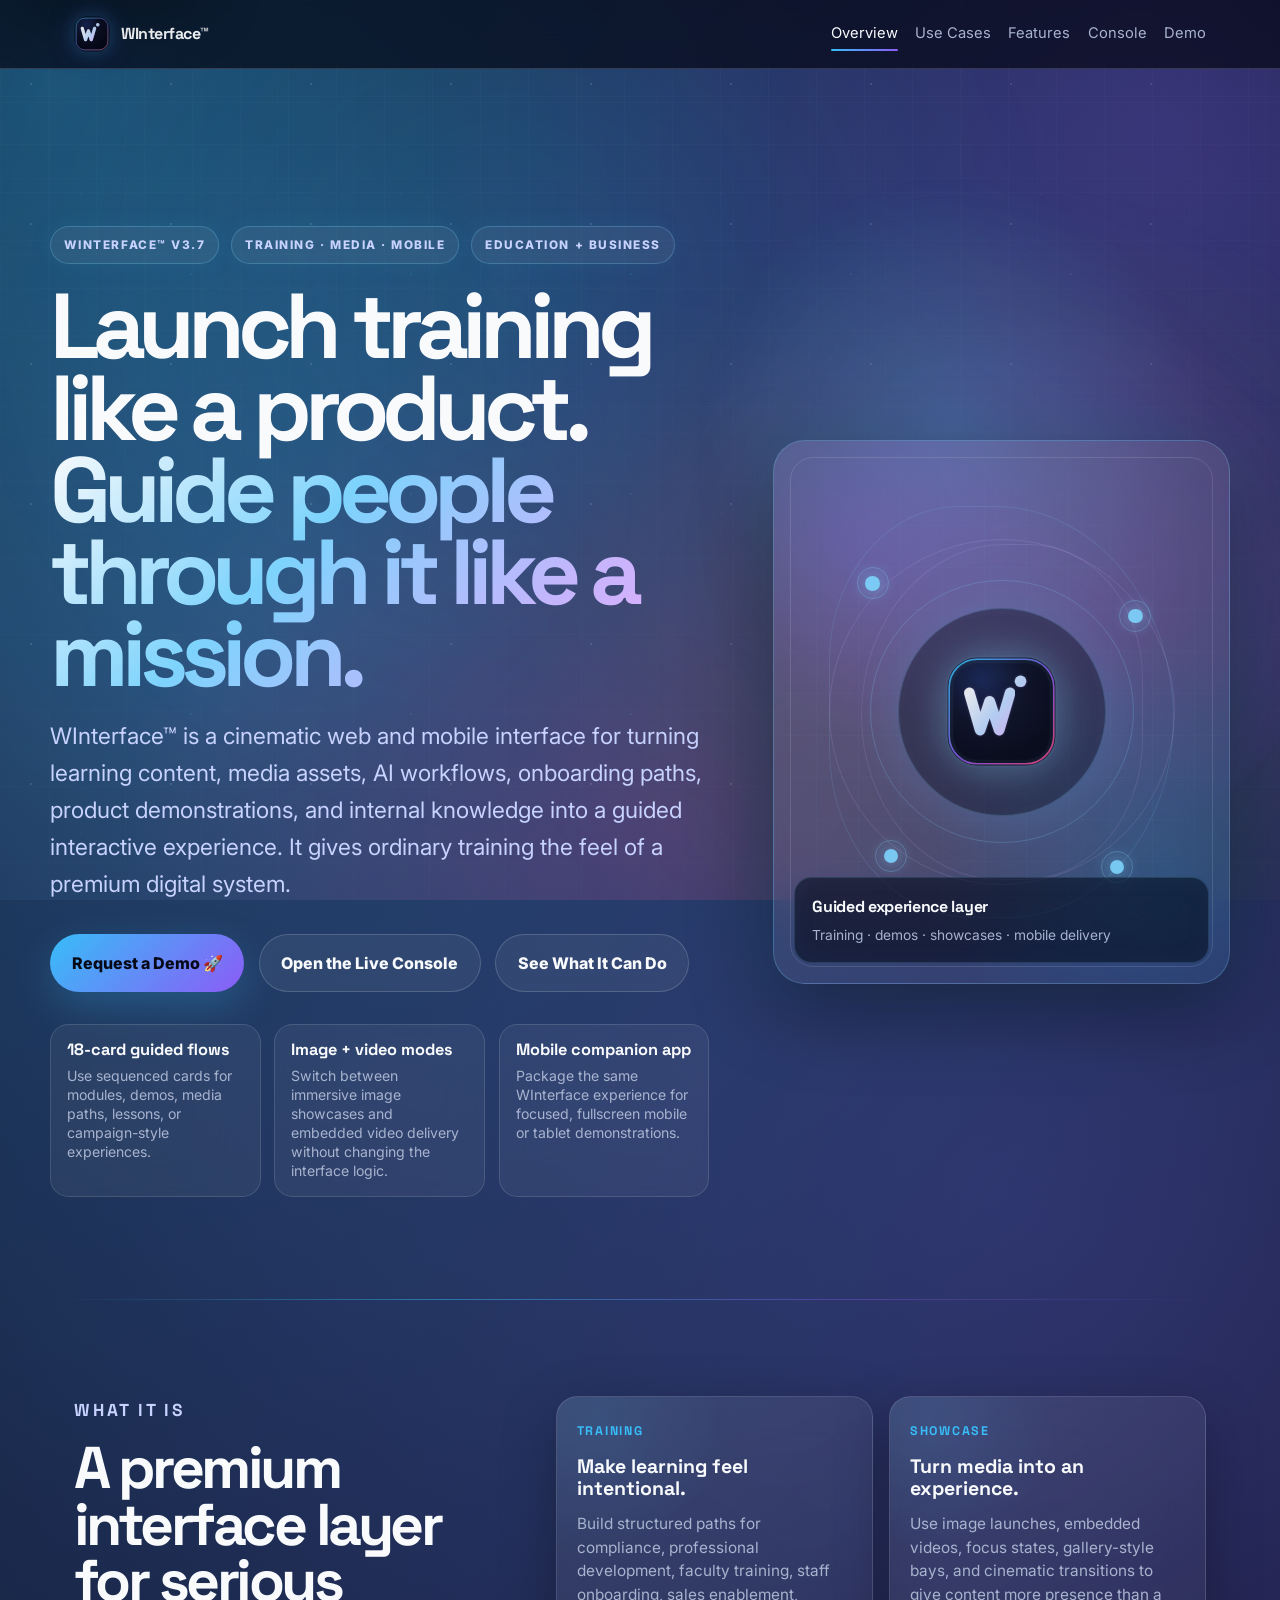
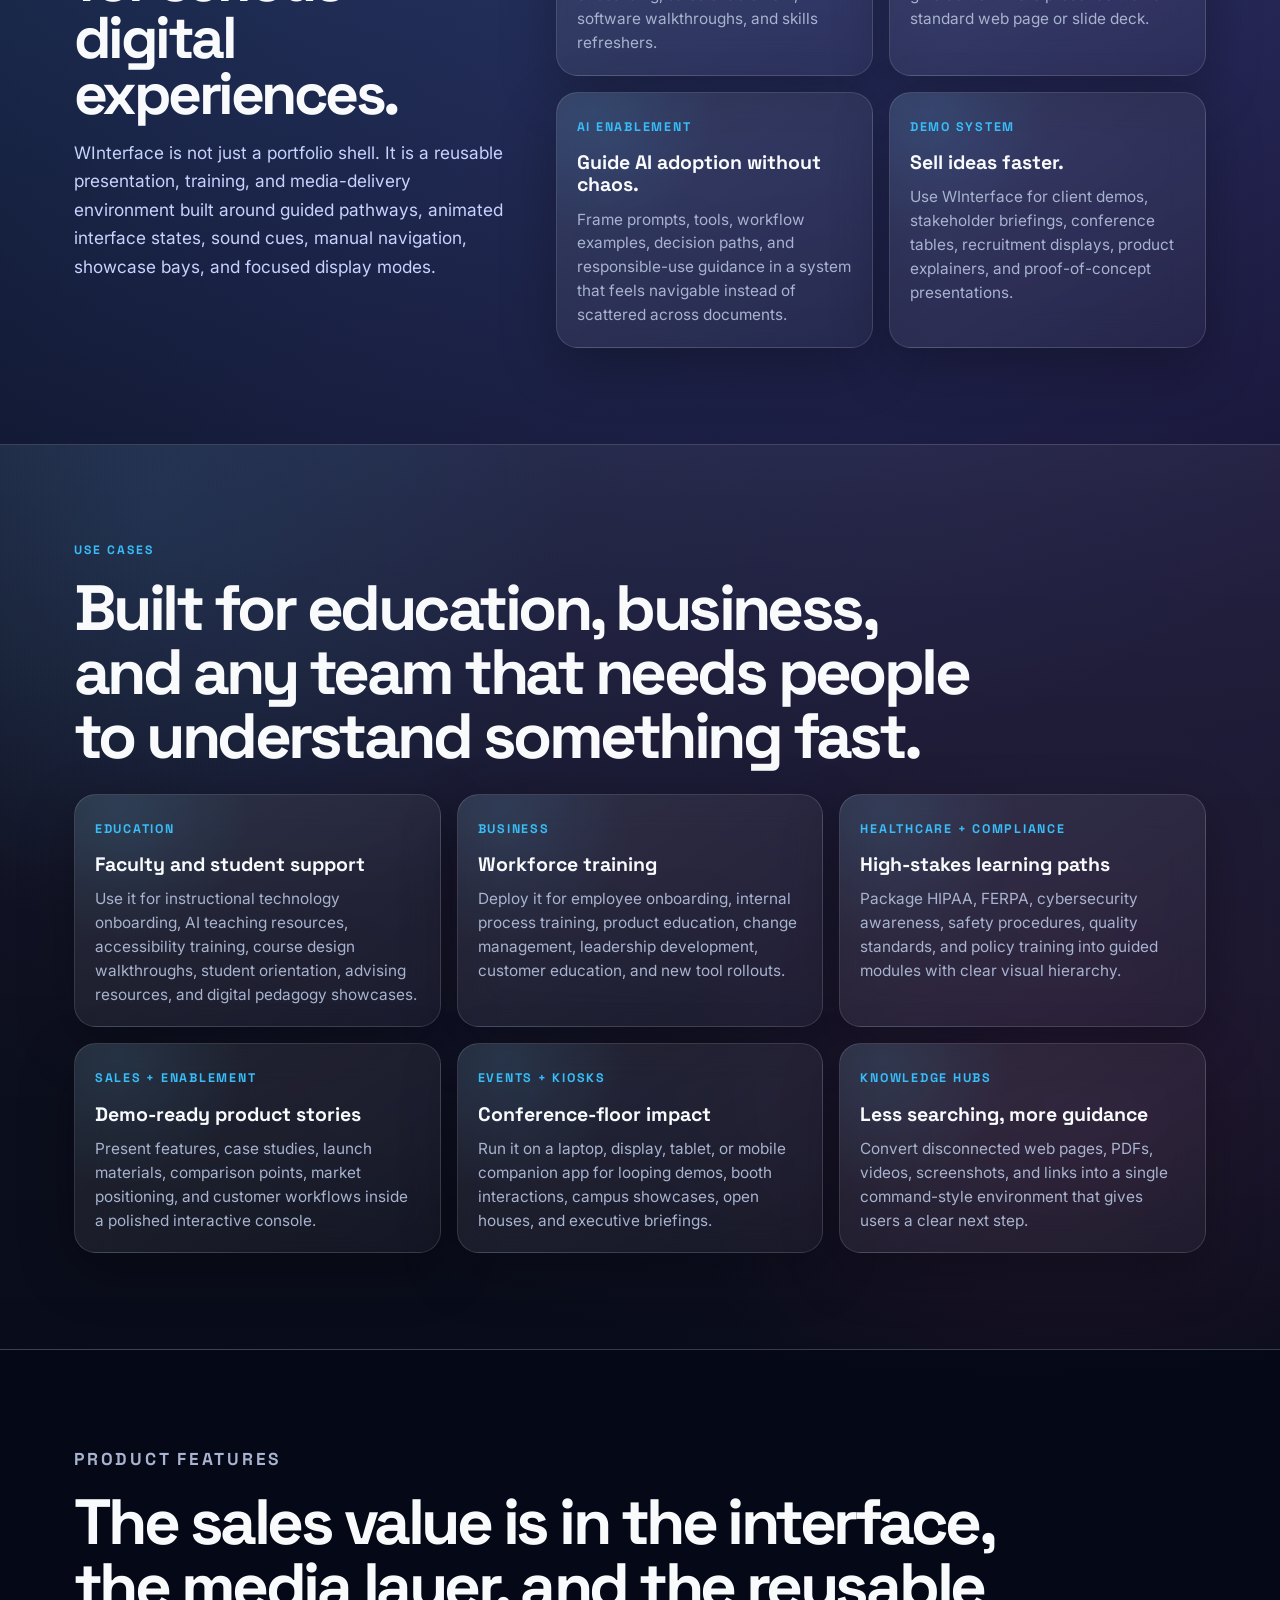
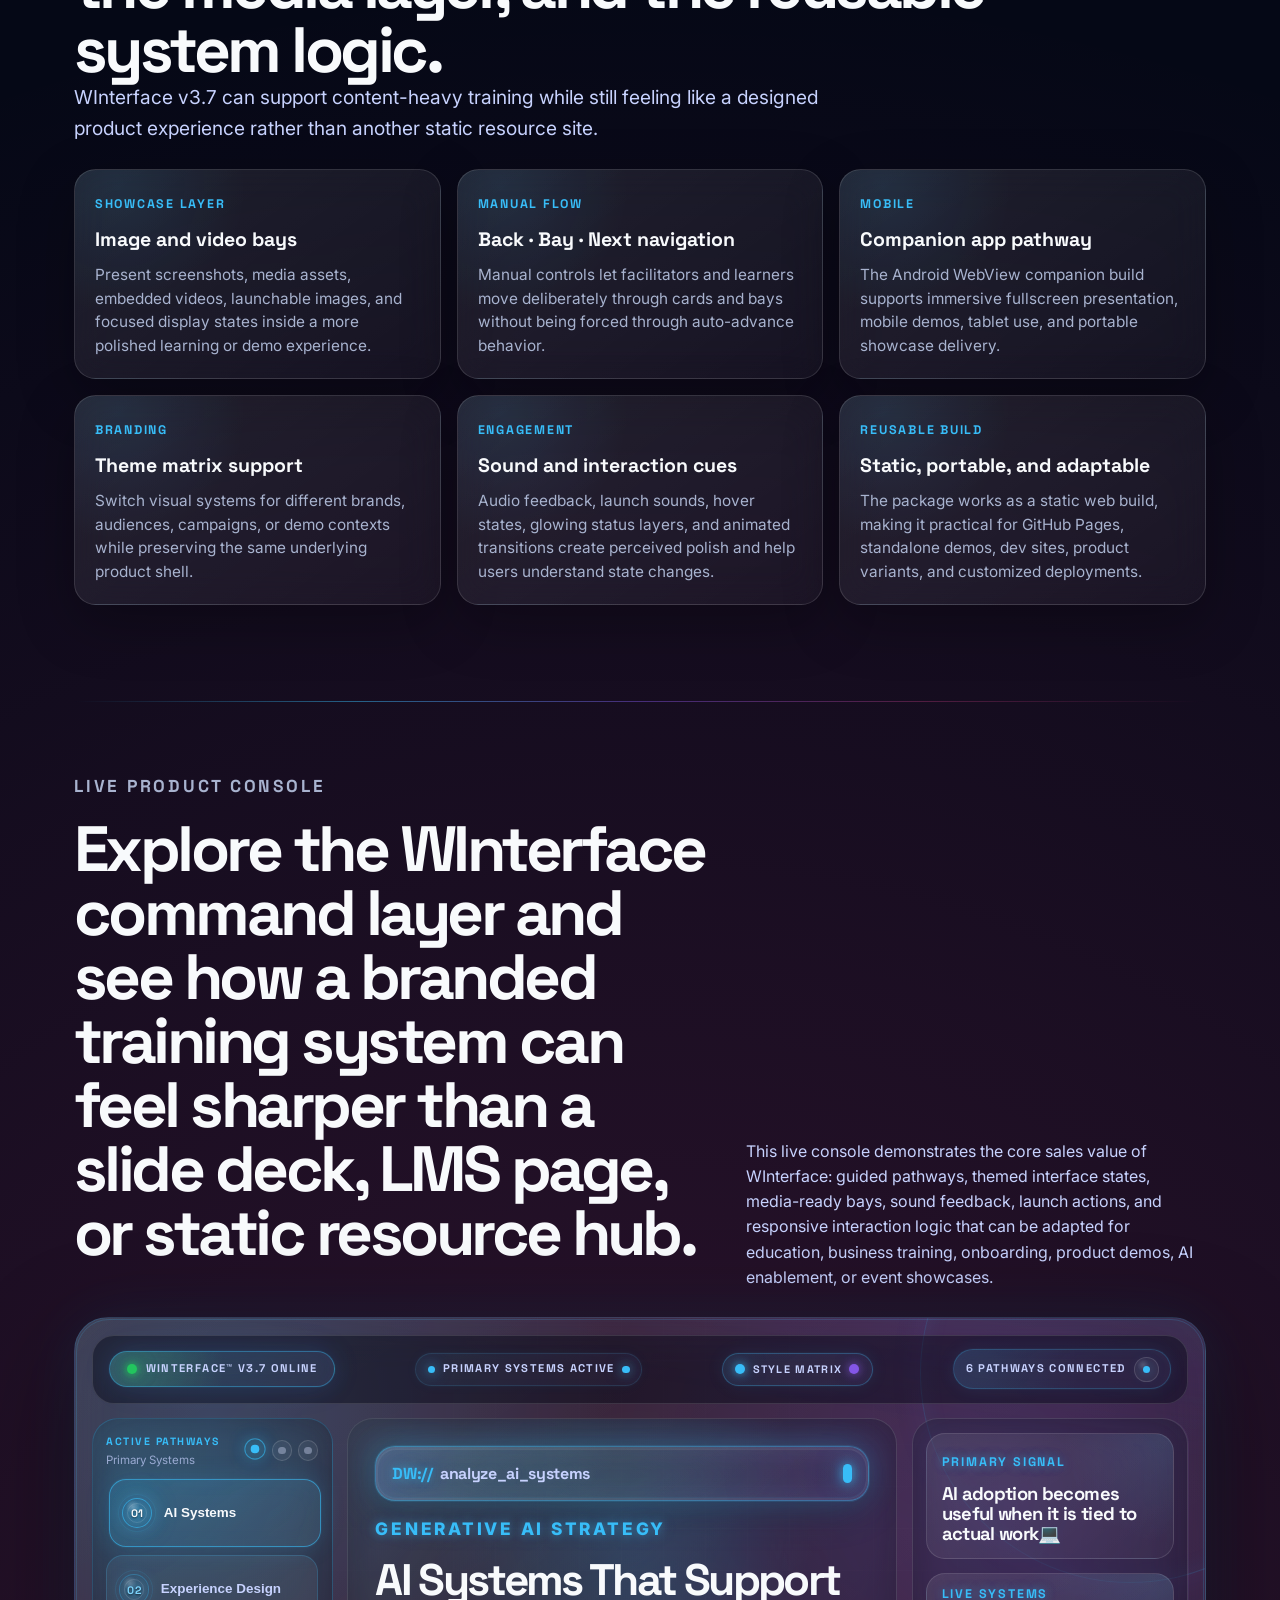
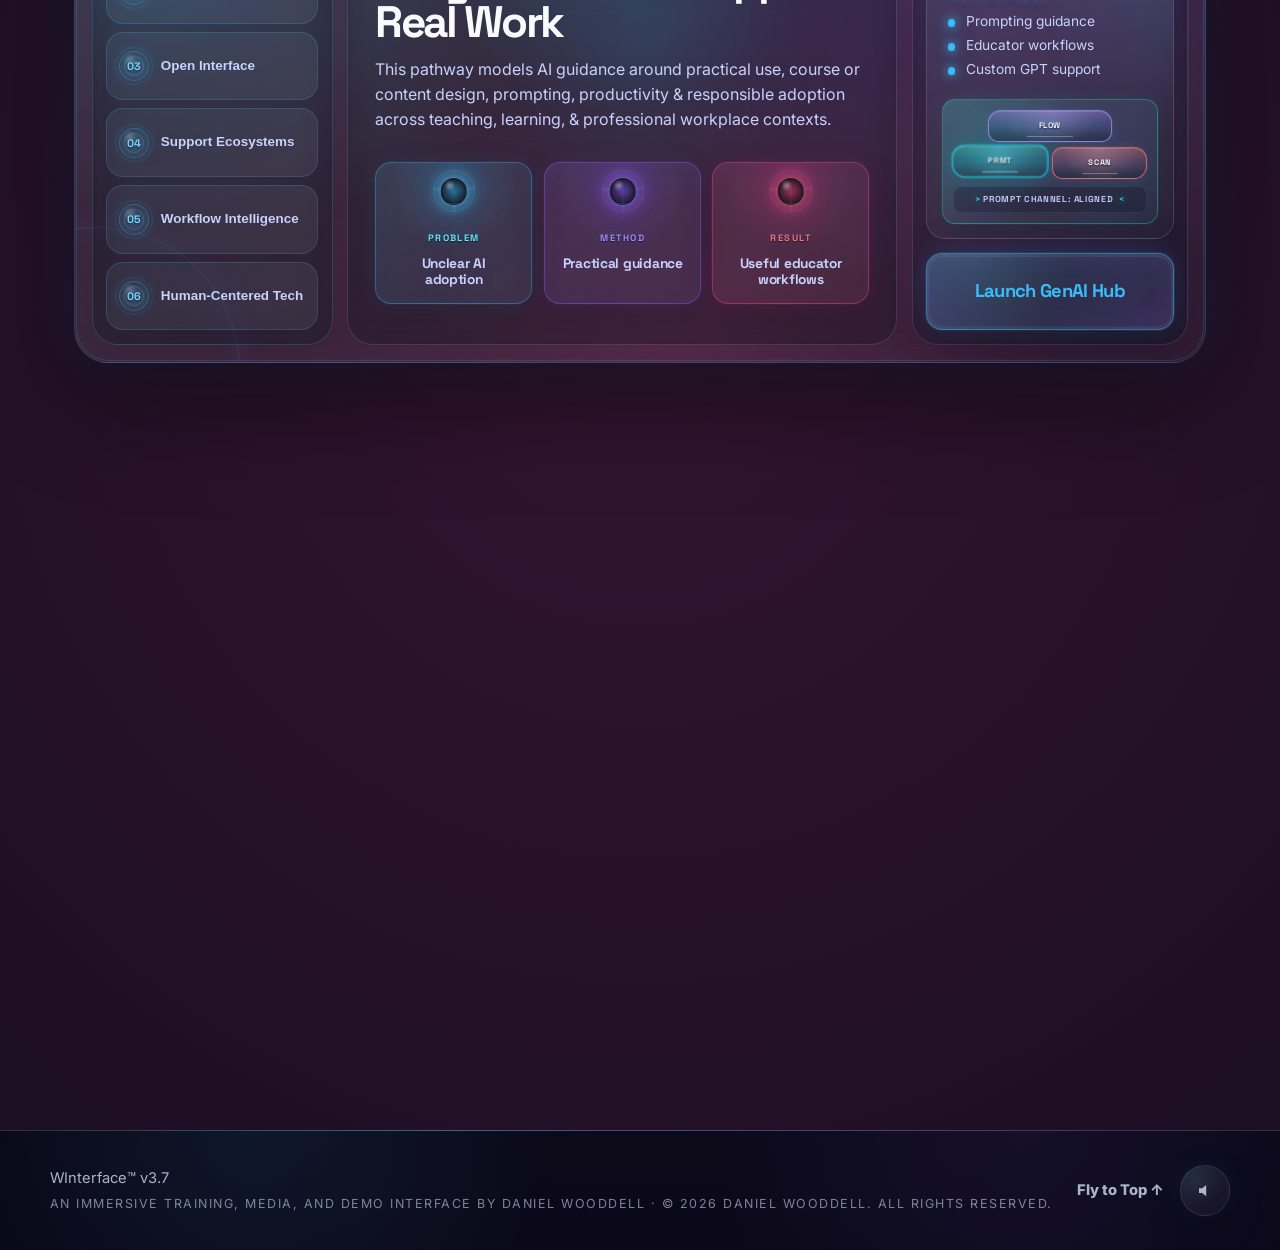
==== commit 5b8c7798: "Add files via upload" ====
--- a/index.html
+++ b/index.html
@@ -3,21 +3,21 @@
 <head>
 <meta charset="utf-8"/>
 <meta content="width=device-width, initial-scale=1.0" name="viewport"/>
-<meta content="WInterface v3.7 is a cinematic training, media, and presentation interface for education, business learning, onboarding, product enablement, AI guidance, and interactive demos." name="description"/>
+<meta content="WInterface v3.7 is an immersive media interface for training, product demos, onboarding, AI enablement, education, business learning, and high-impact digital showcases." name="description"/>
 <meta content="Daniel Wooddell" name="author"/>
-<meta content="WInterface v3.7 | Interactive Training Interface" property="og:title"/>
-<meta content="Transform static training, media, and support content into a cinematic command interface for learning, enablement, and demos." property="og:description"/>
+<meta content="WInterface v3.7 | Immersive Training, Media, and Demo Interface" property="og:title"/>
+<meta content="A cinematic interface system for education, business learning, media-enhanced training, mobile demos, onboarding, and guided digital experiences." property="og:description"/>
 <meta content="website" property="og:type"/>
 <meta content="https://winterface.online/" property="og:url"/>
 <meta content="https://winterface.online/assets/social/og-image.png" property="og:image"/>
 <meta content="summary_large_image" name="twitter:card"/>
-<meta content="WInterface v3.7 | Interactive Training Interface" name="twitter:title"/>
-<meta content="A sales-ready interface for training, media enhancement, onboarding, AI enablement, mobile demos, and business learning." name="twitter:description"/>
+<meta content="WInterface v3.7 | Immersive Training, Media, and Demo Interface" name="twitter:title"/>
+<meta content="A cinematic interface system for education, business learning, media-enhanced training, mobile demos, onboarding, and guided digital experiences." name="twitter:description"/>
 <meta content="https://winterface.online/assets/social/og-image.png" name="twitter:image"/>
 <meta content="#050816" name="theme-color"/>
 <meta content="dark" name="color-scheme"/>
 <meta content="index, follow" name="robots"/>
-<title>WInterface v3.7 | Interactive Training, Media, and Demo Interface</title>
+<title>WInterface v3.7 | Immersive Training, Media, and Demo Interface</title>
 <link href="assets/brand/favicon.ico" rel="icon" sizes="any"/>
 <link href="assets/brand/dw-mark.svg" rel="icon" type="image/svg+xml"/>
 <link href="assets/brand/favicon-32x32.png" rel="icon" sizes="32x32" type="image/png"/>
@@ -45,182 +45,114 @@
       <span class="logo-text">WInterface™</span>
     </a>
     <ul class="nav-links">
-      <li><a data-nav-link="" href="#solution">Solution</a></li>
-      <li><a data-nav-link="" href="#markets">Markets</a></li>
-      <li><a data-nav-link="" href="#media">Media</a></li>
-      <li><a data-nav-link="" href="#mobile">Mobile</a></li>
-      <li><a data-nav-link="" href="#winterface">Live Console</a></li>
+      <li><a data-nav-link="" href="#top">Overview</a></li>
+      <li><a data-nav-link="" href="#use-cases">Use Cases</a></li>
+      <li><a data-nav-link="" href="#features">Features</a></li>
+      <li><a data-nav-link="" href="#winterface">Console</a></li>
       <li><a data-nav-link="" href="#contact">Demo</a></li>
     </ul>
   </nav>
 </header>
 <main id="main-content">
-  <section aria-labelledby="standalone-title" class="hero sales-hero" id="top">
-    <div aria-hidden="true" class="hero-orb">
-      <span class="hero-orb-ring hero-orb-ring-one"></span>
-      <span class="hero-orb-ring hero-orb-ring-two"></span>
-      <span class="hero-orb-ring hero-orb-ring-three"></span>
-      <span class="hero-orb-scan"></span>
-      <span class="hero-orb-core"></span>
-    </div>
-    <div class="hero-content sales-hero-content">
-      <div class="hero-left reveal">
-        <p class="eyebrow">WInterface™ v3.7 · Training · Media · Mobile · Demos</p>
-        <h1 id="standalone-title">Make training feel less like content and more like an experience.</h1>
-        <p class="hero-text">WInterface™ is a cinematic command-layer interface for learning, enablement, media showcases, onboarding, AI guidance, product walkthroughs, and interactive presentations. It turns static resources into a guided system with pathways, media bays, launch actions, audio cues, responsive layouts, and a live-console feel.</p>
-        <div aria-label="Primary action" class="hero-buttons">
-          <a class="button primary" href="#winterface">Launch Live Console</a>
-          <a class="button secondary" href="mailto:daniel.wooddell@gmail.com?subject=WInterface%20v3.7%20Demo%20Request">Request a Demo</a>
-        </div>
-        <div aria-label="WInterface value indicators" class="sales-proof-row">
-          <span>18 card flows</span>
-          <span>Image + video bays</span>
-          <span>Mobile companion app</span>
-          <span>Training launcher</span>
-          <span>Demo-ready UX</span>
-        </div>
-      </div>
-      <div aria-label="WInterface launch details" class="hero-right sales-hero-right reveal">
-        <div class="hero-ui-card mini-card interactive-card">Cinematic Training Console</div>
-        <div class="hero-ui-card corner-card interactive-card">Mobile-Ready Experience</div>
-        <div class="hero-ui-row">
-          <div class="hero-ui-card interactive-card">Media Enhancement</div>
-          <div class="hero-ui-card interactive-card">Guided Pathways</div>
-        </div>
-        <div class="sales-screen-card interactive-card">
-          <p class="panel-label">Product Positioning</p>
-          <h3>One interface. Many training realities.</h3>
-          <p>Use it for courses, workshops, onboarding, sales enablement, compliance refreshers, product demos, resource hubs, portfolio showcases, executive briefings, and AI adoption support.</p>
-        </div>
-      </div>
-    </div>
-  </section>
-
-  <section aria-labelledby="solution-title" class="section sales-section reveal" id="solution">
+  <section aria-labelledby="wfo-title" class="wm-hero wm-root" id="top">
+    <div class="wm-hero-grid">
+      <div class="wm-hero-copy-block reveal">
+        <div class="wm-eyebrow-row">
+          <span class="wm-pill">WInterface™ v3.7</span>
+          <span class="wm-pill">Training · Media · Mobile</span>
+          <span class="wm-pill">Education + Business</span>
+        </div>
+        <h1 id="wfo-title">Launch training like a product. <span>Guide people through it like a mission.</span></h1>
+        <p class="wm-hero-copy">WInterface™ is a cinematic web and mobile interface for turning learning content, media assets, AI workflows, onboarding paths, product demonstrations, and internal knowledge into a guided interactive experience. It gives ordinary training the feel of a premium digital system.</p>
+        <div aria-label="WInterface calls to action" class="wm-hero-actions">
+          <a class="button primary" href="#contact">Request a Demo 🚀</a>
+          <a class="button secondary" href="#winterface">Open the Live Console</a>
+          <a class="button secondary" href="#features">See What It Can Do</a>
+        </div>
+        <div aria-label="WInterface product proof points" class="wm-hero-proof">
+          <div class="wm-proof-item"><strong>18-card guided flows</strong><span>Use sequenced cards for modules, demos, media paths, lessons, or campaign-style experiences.</span></div>
+          <div class="wm-proof-item"><strong>Image + video modes</strong><span>Switch between immersive image showcases and embedded video delivery without changing the interface logic.</span></div>
+          <div class="wm-proof-item"><strong>Mobile companion app</strong><span>Package the same WInterface experience for focused, fullscreen mobile or tablet demonstrations.</span></div>
+        </div>
+      </div>
+      <div aria-label="WInterface signal preview" class="wm-signal-card reveal">
+        <div aria-hidden="true" class="wm-signal-grid"></div>
+        <div aria-hidden="true" class="wm-signal-route wm-signal-route-one"></div>
+        <div aria-hidden="true" class="wm-signal-route wm-signal-route-two"></div>
+        <div class="wm-signal-core">
+          <span class="wm-signal-ring wm-signal-ring-one"></span>
+          <span class="wm-signal-ring wm-signal-ring-two"></span>
+          <img alt="" aria-hidden="true" src="assets/brand/dw-mark.svg" />
+        </div>
+        <div aria-hidden="true" class="wm-map-node wm-map-node-one"><span></span></div>
+        <div aria-hidden="true" class="wm-map-node wm-map-node-two"><span></span></div>
+        <div aria-hidden="true" class="wm-map-node wm-map-node-three"><span></span></div>
+        <div aria-hidden="true" class="wm-map-node wm-map-node-four"><span></span></div>
+        <div class="wm-signal-readout">
+          <strong>Guided experience layer</strong>
+          <span>Training · demos · showcases · mobile delivery</span>
+        </div>
+      </div>
+    </div>
+  </section>
+
+  <section aria-labelledby="position-title" class="section reveal" id="positioning">
+    <div class="wm-section-split">
+      <div class="wm-section-copy">
+        <p class="eyebrow">What It Is</p>
+        <h2 id="position-title">A premium interface layer for serious digital experiences.</h2>
+        <p>WInterface is not just a portfolio shell. It is a reusable presentation, training, and media-delivery environment built around guided pathways, animated interface states, sound cues, manual navigation, showcase bays, and focused display modes.</p>
+      </div>
+      <div class="wm-use-grid">
+        <article class="wm-card"><span>Training</span><h3>Make learning feel intentional.</h3><p>Build structured paths for compliance, professional development, faculty training, staff onboarding, sales enablement, software walkthroughs, and skills refreshers.</p></article>
+        <article class="wm-card"><span>Showcase</span><h3>Turn media into an experience.</h3><p>Use image launches, embedded videos, focus states, gallery-style bays, and cinematic transitions to give content more presence than a standard web page or slide deck.</p></article>
+        <article class="wm-card"><span>AI Enablement</span><h3>Guide AI adoption without chaos.</h3><p>Frame prompts, tools, workflow examples, decision paths, and responsible-use guidance in a system that feels navigable instead of scattered across documents.</p></article>
+        <article class="wm-card"><span>Demo System</span><h3>Sell ideas faster.</h3><p>Use WInterface for client demos, stakeholder briefings, conference tables, recruitment displays, product explainers, and proof-of-concept presentations.</p></article>
+      </div>
+    </div>
+  </section>
+
+  <section aria-labelledby="use-cases-title" class="wm-band reveal" id="use-cases">
+    <div class="wm-band-inner">
+      <div class="section-heading compact">
+        <p class="eyebrow">Use Cases</p>
+        <h2 id="use-cases-title">Built for education, business, and any team that needs people to understand something fast.</h2>
+      </div>
+      <div class="wm-media-grid">
+        <article class="wm-card"><span>Education</span><h3>Faculty and student support</h3><p>Use it for instructional technology onboarding, AI teaching resources, accessibility training, course design walkthroughs, student orientation, advising resources, and digital pedagogy showcases.</p></article>
+        <article class="wm-card"><span>Business</span><h3>Workforce training</h3><p>Deploy it for employee onboarding, internal process training, product education, change management, leadership development, customer education, and new tool rollouts.</p></article>
+        <article class="wm-card"><span>Healthcare + Compliance</span><h3>High-stakes learning paths</h3><p>Package HIPAA, FERPA, cybersecurity awareness, safety procedures, quality standards, and policy training into guided modules with clear visual hierarchy.</p></article>
+        <article class="wm-card"><span>Sales + Enablement</span><h3>Demo-ready product stories</h3><p>Present features, case studies, launch materials, comparison points, market positioning, and customer workflows inside a polished interactive console.</p></article>
+        <article class="wm-card"><span>Events + Kiosks</span><h3>Conference-floor impact</h3><p>Run it on a laptop, display, tablet, or mobile companion app for looping demos, booth interactions, campus showcases, open houses, and executive briefings.</p></article>
+        <article class="wm-card"><span>Knowledge Hubs</span><h3>Less searching, more guidance</h3><p>Convert disconnected web pages, PDFs, videos, screenshots, and links into a single command-style environment that gives users a clear next step.</p></article>
+      </div>
+    </div>
+  </section>
+
+  <section aria-labelledby="features-title" class="section reveal" id="features">
     <div class="section-heading compact">
-      <p class="eyebrow">The Offer</p>
-      <h2 id="solution-title">A premium front end for training, media, and support content.</h2>
-    </div>
-    <p class="section-lede">Most organizations already have useful content: slides, videos, tool guides, PDFs, websites, demos, onboarding notes, and knowledge-base links. WInterface gives that material a more compelling presentation layer, making the experience feel intentional, branded, interactive, and easier to navigate.</p>
-    <div class="sales-card-grid three-up">
-      <article class="card capability-card interactive-card">
-        <span class="card-number">01</span>
-        <h3>Package the journey</h3>
-        <p>Turn a scattered set of resources into sequential cards, guided pathways, status signals, and clear action points for learners, employees, clients, or stakeholders.</p>
-      </article>
-      <article class="card capability-card interactive-card">
-        <span class="card-number">02</span>
-        <h3>Upgrade the media layer</h3>
-        <p>Support image slides, video walkthroughs, visual case studies, product tours, portfolio previews, launch buttons, and focused media viewing without losing the larger interface context.</p>
-      </article>
-      <article class="card capability-card interactive-card">
-        <span class="card-number">03</span>
-        <h3>Make demos memorable</h3>
-        <p>Use a futuristic command interface, audio states, theme controls, and responsive presentation logic to make training and demo content feel more polished than a conventional web page.</p>
-      </article>
-    </div>
-  </section>
-
-  <section aria-labelledby="markets-title" class="section sales-section reveal" id="markets">
-    <div class="section-heading compact">
-      <p class="eyebrow">Use Cases</p>
-      <h2 id="markets-title">Built for any setting where people need to learn, adopt, decide, or act.</h2>
-    </div>
-    <p class="section-lede">WInterface works best when content needs more than storage. It is designed for moments where presentation, navigation, motivation, and clarity matter: training launches, learning campaigns, AI adoption, product education, support ecosystems, and high-impact demos.</p>
-    <div class="sales-card-grid four-up">
-      <article class="card capability-card interactive-card">
-        <span class="card-number">01</span>
-        <h3>Education + faculty support</h3>
-        <p>Faculty development, LMS training, AI in course design, accessibility guidance, student technology orientation, and instructional design modules.</p>
-      </article>
-      <article class="card capability-card interactive-card">
-        <span class="card-number">02</span>
-        <h3>Business learning</h3>
-        <p>Employee onboarding, leadership development, compliance refreshers, internal systems training, role-based enablement, and knowledge transfer.</p>
-      </article>
-      <article class="card capability-card interactive-card">
-        <span class="card-number">03</span>
-        <h3>Sales + product demos</h3>
-        <p>Feature tours, customer education, release-readiness guides, proof-point walkthroughs, sales decks, and pitch-support interfaces.</p>
-      </article>
-      <article class="card capability-card interactive-card">
-        <span class="card-number">04</span>
-        <h3>Portfolios + showcases</h3>
-        <p>Project collections, media galleries, executive summaries, grant deliverables, student work, innovation hubs, and public-facing resource launches.</p>
-      </article>
-    </div>
-  </section>
-
-  <section aria-labelledby="media-title" class="section sales-section sales-split-section reveal" id="media">
-    <div class="sales-split">
-      <div>
-        <p class="eyebrow">Media Enhancement</p>
-        <h2 id="media-title">Give images, videos, and demos a stronger stage.</h2>
-        <p class="section-lede">WInterface v3.7 can run image-based slides, video-centered bays, or mixed media paths. Instead of dropping users into a plain file, playlist, or embed, the interface frames each asset with context, navigation, launch controls, captions, bay switching, and a surrounding command environment.</p>
-        <div class="hero-buttons sales-inline-actions">
-          <a class="button primary" href="#winterface">View Media Console</a>
-          <a class="button secondary" href="mailto:daniel.wooddell@gmail.com?subject=WInterface%20Media%20Demo">Discuss a Media Demo</a>
-        </div>
-      </div>
-      <div class="sales-panel interactive-card">
-        <p class="panel-label">Media Features That Sell</p>
-        <ul class="sales-feature-list">
-          <li><strong>Image launch workflows:</strong> turn screenshots, diagrams, mockups, slides, or portfolio visuals into clickable, full-view demo assets.</li>
-          <li><strong>Video bay presentation:</strong> frame tutorials, walkthroughs, product clips, or training videos inside a more engaging control environment.</li>
-          <li><strong>Manual card control:</strong> let users move backward, forward, or across bays without forced autoplay or rigid pacing.</li>
-          <li><strong>Focused showcase mode:</strong> support a more immersive viewing state while preserving the ability to return to the full interface.</li>
-        </ul>
-      </div>
-    </div>
-  </section>
-
-  <section aria-labelledby="mobile-title" class="section sales-section sales-split-section reveal" id="mobile">
-    <div class="sales-split">
-      <div class="sales-panel interactive-card">
-        <p class="panel-label">Mobile + Companion App Value</p>
-        <ul class="sales-feature-list">
-          <li><strong>App-style delivery:</strong> WInterface can be packaged as a mobile companion experience, giving demos and training a more product-like feel.</li>
-          <li><strong>Fullscreen interaction:</strong> the mobile build supports an immersive interface layout suited for focused viewing and guided exploration.</li>
-          <li><strong>Touch-first controls:</strong> cards, media, bay actions, audio states, and launch controls translate well to tablet and mobile demo contexts.</li>
-          <li><strong>Portable sales asset:</strong> use the mobile version for conferences, stakeholder walkthroughs, client conversations, classroom demos, or internal launches.</li>
-        </ul>
-      </div>
-      <div>
-        <p class="eyebrow">Beyond the Browser</p>
-        <h2 id="mobile-title">A web experience that can become a mobile product demo.</h2>
-        <p class="section-lede">The WInterface concept is not limited to a desktop homepage. Its responsive structure and mobile companion app direction make it useful for live demos, kiosk-style presentations, tablet walkthroughs, field training, and polished mobile access to curated resources.</p>
-        <div class="hero-buttons sales-inline-actions">
-          <a class="button primary" href="#contact">Request Mobile Demo</a>
-          <a class="button secondary" href="#features">Review Features</a>
-        </div>
-      </div>
-    </div>
-  </section>
-
-  <section aria-labelledby="features-title" class="section sales-section reveal" id="features">
-    <div class="section-heading compact">
-      <p class="eyebrow">Why v3.7 Is Marketable</p>
-      <h2 id="features-title">It combines training structure, media polish, and product-style interaction.</h2>
-    </div>
-    <div class="sales-feature-grid">
-      <div class="sales-feature-card interactive-card"><strong>18-card content flow</strong><span>Use a structured sequence for lessons, product tours, scenarios, onboarding steps, workshops, or demo modules.</span></div>
-      <div class="sales-feature-card interactive-card"><strong>Image + video modes</strong><span>Build all-image, all-video, or mixed media versions depending on the training or presentation goal.</span></div>
-      <div class="sales-feature-card interactive-card"><strong>Manual navigation logic</strong><span>Back, Bay, and Next controls let users explore at their own pace while keeping the experience organized.</span></div>
-      <div class="sales-feature-card interactive-card"><strong>Launch actions</strong><span>Open images, websites, resources, demos, or support tools directly from the interface.</span></div>
-      <div class="sales-feature-card interactive-card"><strong>Mobile app pathway</strong><span>Extend the experience into a companion app-style format for portable demos and guided mobile access.</span></div>
-      <div class="sales-feature-card interactive-card"><strong>Theme matrix</strong><span>Switch visual systems while preserving the same underlying content structure and interaction model.</span></div>
-      <div class="sales-feature-card interactive-card"><strong>Audio cue system</strong><span>Optional interface sounds add feedback and polish while remaining nonessential for comprehension.</span></div>
-      <div class="sales-feature-card interactive-card"><strong>Showcase focus states</strong><span>Move from full interface context to focused media viewing when the asset needs more attention.</span></div>
-      <div class="sales-feature-card interactive-card"><strong>Reusable build logic</strong><span>Adapt the same system for different brands, audiences, themes, content sets, and demo scenarios.</span></div>
-    </div>
-  </section>
+      <p class="eyebrow">Product Features</p>
+      <h2 id="features-title">The sales value is in the interface, the media layer, and the reusable system logic.</h2>
+      <p class="section-lede">WInterface v3.7 can support content-heavy training while still feeling like a designed product experience rather than another static resource site.</p>
+    </div>
+    <div class="wm-feature-grid">
+      <article class="wm-card"><span>Showcase Layer</span><h3>Image and video bays</h3><p>Present screenshots, media assets, embedded videos, launchable images, and focused display states inside a more polished learning or demo experience.</p></article>
+      <article class="wm-card"><span>Manual Flow</span><h3>Back · Bay · Next navigation</h3><p>Manual controls let facilitators and learners move deliberately through cards and bays without being forced through auto-advance behavior.</p></article>
+      <article class="wm-card"><span>Mobile</span><h3>Companion app pathway</h3><p>The Android WebView companion build supports immersive fullscreen presentation, mobile demos, tablet use, and portable showcase delivery.</p></article>
+      <article class="wm-card"><span>Branding</span><h3>Theme matrix support</h3><p>Switch visual systems for different brands, audiences, campaigns, or demo contexts while preserving the same underlying product shell.</p></article>
+      <article class="wm-card"><span>Engagement</span><h3>Sound and interaction cues</h3><p>Audio feedback, launch sounds, hover states, glowing status layers, and animated transitions create perceived polish and help users understand state changes.</p></article>
+      <article class="wm-card"><span>Reusable Build</span><h3>Static, portable, and adaptable</h3><p>The package works as a static web build, making it practical for GitHub Pages, standalone demos, dev sites, product variants, and customized deployments.</p></article>
+    </div>
+  </section>
+
+
   <section aria-labelledby="interface-title" class="section interface-section reveal" data-interface-system="" id="winterface">
 <div class="interface-header">
 <div class="section-heading compact">
-<p class="eyebrow">WInterface™</p>
-<h2 id="interface-title">Navigate a live command-layer portfolio built for AI, learning design, accessibility, and support ecosystems.</h2>
-</div>
-<p class="interface-intro">Use the command line or pathway controls to move through featured systems, showcase media, workflow signals, audio states, and responsive interface layers.</p>
+<p class="eyebrow">Live Product Console</p>
+<h2 id="interface-title">Explore the WInterface command layer and see how a branded training system can feel sharper than a slide deck, LMS page, or static resource hub.</h2>
+</div>
+<p class="interface-intro">This live console demonstrates the core sales value of WInterface: guided pathways, themed interface states, media-ready bays, sound feedback, launch actions, and responsive interaction logic that can be adapted for education, business training, onboarding, product demos, AI enablement, or event showcases.</p>
 </div>
 <div class="interface-shell interactive-card">
 <div aria-hidden="true" class="interface-ambient">
@@ -392,17 +324,17 @@
 </div>
 </section>
   <section aria-labelledby="contact-title" class="section contact-section contact-launch-card reveal" id="contact">
-    <div class="contact-card-inner sales-contact-inner">
+    <div class="contact-card-inner">
       <div class="contact-card-copy">
-        <p class="eyebrow">Demo WInterface</p>
-        <h2 id="contact-title">Ready to see what your training could become?</h2>
-        <p>Contact Daniel Wooddell for a focused WInterface demo, media-enhanced training concept, mobile companion walkthrough, product showcase idea, or custom build conversation.</p>
+        <p class="eyebrow">Contact</p>
+        <h2 id="contact-title">Ready to schedule a custom demo of WInterface?</h2>
+        <p>Contact me to discuss a tailored walkthrough, custom training build, media showcase, mobile app package, or branded WInterface deployment for your organization.</p>
       </div>
       <div aria-label="Contact links" class="contact-links contact-card-actions">
-        <a class="button primary" href="mailto:daniel.wooddell@gmail.com?subject=WInterface%20v3.7%20Demo%20Request">Request Demo</a>
+        <a class="button primary" href="mailto:daniel.wooddell@gmail.com?subject=WInterface%20Demo%20Request">Request a Demo</a>
         <a class="button secondary" href="https://www.linkedin.com/in/daniel-wooddell/" rel="noopener noreferrer" target="_blank">LinkedIn</a>
+        <a class="button secondary" href="https://github.com/danielwooddell" rel="noopener noreferrer" target="_blank">GitHub</a>
         <a class="button secondary" href="https://danielwooddell.com" rel="noopener noreferrer" target="_blank">Portfolio</a>
-        <a class="button secondary" href="https://github.com/danielwooddell" rel="noopener noreferrer" target="_blank">GitHub</a>
       </div>
     </div>
   </section>
@@ -411,7 +343,7 @@
 <div class="footer-inner">
 <div>
 <p>WInterface™ v3.7</p>
-<p class="footer-signature">Interactive training, media, mobile, and demo interface · © 2026 Daniel Wooddell. All rights reserved.</p>
+<p class="footer-signature">An immersive training, media, and demo interface by Daniel Wooddell · © 2026 Daniel Wooddell. All rights reserved.</p>
 </div>
 <div class="footer-utilities">
 <a class="footer-top-link" href="#top">Fly to Top ↑</a>
--- a/css/style.css
+++ b/css/style.css
@@ -8767,230 +8767,700 @@
 }
 
 
+
 /* =========================
-   WFO v3.7 SALES HOMEPAGE
+   WFO v3.7 MARKETING HOMEPAGE
 ========================= */
 
-.sales-hero .hero-content {
-  min-height: min(860px, calc(100vh - 2rem));
-}
-
-.sales-hero-content {
-  grid-template-columns: minmax(0, 1.08fr) minmax(360px, 0.92fr);
-}
-
-.sales-hero .hero-text {
-  max-width: 760px;
-}
-
-.sales-hero-right {
-  align-content: center;
-}
-
-.sales-screen-card {
-  grid-column: 1 / -1;
-  min-height: 230px;
-  padding: 1.45rem;
-  border: 1px solid rgba(56, 189, 248, 0.3);
-  border-radius: 28px;
-  background:
-    radial-gradient(circle at 12% 18%, rgba(56, 189, 248, 0.18), transparent 34%),
-    radial-gradient(circle at 88% 82%, rgba(139, 92, 246, 0.18), transparent 36%),
-    linear-gradient(135deg, rgba(255,255,255,0.10), rgba(255,255,255,0.045));
-  box-shadow: var(--shadow), 0 0 44px rgba(56, 189, 248, 0.10);
+.wm-hero {
+  position: relative;
+  min-height: 100vh;
+  padding: 9.8rem 1.5rem 6.4rem;
   display: flex;
-  flex-direction: column;
-  justify-content: flex-end;
-}
-
-.sales-screen-card h3 {
-  font-family: "Space Grotesk", sans-serif;
-  font-size: clamp(1.8rem, 3vw, 3rem);
-  letter-spacing: -0.055em;
-  color: var(--text);
-  margin: 0 0 0.65rem;
-}
-
-.sales-screen-card p:last-child {
-  color: var(--muted-strong);
-  max-width: 560px;
-}
-
-.sales-proof-row {
-  display: flex;
-  flex-wrap: wrap;
-  gap: 0.7rem;
-  margin-top: 1.35rem;
-}
-
-.sales-proof-row span {
-  display: inline-flex;
   align-items: center;
-  min-height: 2.25rem;
-  padding: 0.48rem 0.82rem;
-  border: 1px solid rgba(56, 189, 248, 0.28);
+  overflow: hidden;
+  isolation: isolate;
+}
+
+.wm-hero::before {
+  content: "";
+  position: absolute;
+  inset: 5rem auto auto 50%;
+  width: min(46rem, 72vw);
+  height: min(46rem, 72vw);
   border-radius: 999px;
-  background: rgba(255, 255, 255, 0.065);
-  color: var(--muted-strong);
-  font-size: 0.8rem;
-  font-weight: 800;
-  letter-spacing: 0.08em;
-  text-transform: uppercase;
-  box-shadow: inset 0 0 18px rgba(56, 189, 248, 0.035);
-}
-
-.sales-section {
-  position: relative;
-  z-index: 2;
-}
-
-.sales-section::before {
+  transform: translateX(-3%);
+  background:
+    radial-gradient(circle at 45% 38%, rgba(56,189,248,0.24), transparent 42%),
+    radial-gradient(circle at 62% 62%, rgba(139,92,246,0.24), transparent 46%),
+    radial-gradient(circle at 50% 50%, rgba(236,72,153,0.12), transparent 58%);
+  filter: blur(3px);
+  opacity: 0.95;
+  z-index: -1;
+}
+
+.wm-hero::after {
   content: "";
   position: absolute;
   left: 50%;
-  top: 0;
+  bottom: 0;
   width: min(var(--max-width), calc(100% - 3rem));
   height: 1px;
   transform: translateX(-50%);
-  background: linear-gradient(90deg, transparent, rgba(56,189,248,0.36), rgba(139,92,246,0.28), transparent);
-  pointer-events: none;
-}
-
-.sales-card-grid {
+  background: linear-gradient(90deg, transparent, rgba(56,189,248,0.48), rgba(139,92,246,0.36), transparent);
+}
+
+.wm-hero-grid {
+  width: min(var(--max-width), 100%);
+  margin: 0 auto;
   display: grid;
-  gap: 1.25rem;
+  grid-template-columns: minmax(0, 1.04fr) minmax(340px, 0.72fr);
+  gap: clamp(2rem, 5vw, 5rem);
+  align-items: center;
+}
+
+.wm-eyebrow-row {
+  display: flex;
+  flex-wrap: wrap;
+  gap: 0.75rem;
+  margin-bottom: 1.3rem;
+}
+
+.wm-pill {
+  display: inline-flex;
+  align-items: center;
+  gap: 0.45rem;
+  padding: 0.55rem 0.8rem;
+  border: 1px solid rgba(125,211,252,0.26);
+  border-radius: 999px;
+  background: rgba(255,255,255,0.055);
+  color: var(--muted-strong);
+  font-size: 0.74rem;
+  font-weight: 800;
+  letter-spacing: 0.13em;
+  text-transform: uppercase;
+  box-shadow: 0 0 22px rgba(56,189,248,0.08);
+}
+
+.wm-hero h1 {
+  max-width: 920px;
+  margin: 0;
+  font-family: "Space Grotesk", sans-serif;
+  font-size: clamp(3.05rem, 7.2vw, 7.5rem);
+  line-height: 0.89;
+  letter-spacing: -0.075em;
+  color: var(--text);
+}
+
+.wm-hero h1 span {
+  display: block;
+  color: transparent;
+  background: linear-gradient(135deg, #f8fafc, #7dd3fc 38%, #c4b5fd 72%, #f0abfc);
+  background-clip: text;
+  -webkit-background-clip: text;
+}
+
+.wm-hero-copy {
+  max-width: 760px;
+  margin: 1.45rem 0 0;
+  color: var(--muted-strong);
+  font-size: clamp(1.12rem, 1.8vw, 1.42rem);
+  line-height: 1.62;
+}
+
+.wm-hero-actions {
+  display: flex;
+  flex-wrap: wrap;
+  gap: 0.9rem;
   margin-top: 2rem;
 }
 
-.sales-card-grid.three-up {
-  grid-template-columns: repeat(3, minmax(0, 1fr));
-}
-
-.sales-card-grid.four-up {
-  grid-template-columns: repeat(4, minmax(0, 1fr));
-}
-
-.sales-split {
-  display: grid;
-  grid-template-columns: minmax(0, 0.95fr) minmax(340px, 1.05fr);
-  gap: 2rem;
-  align-items: center;
-}
-
-.sales-panel {
-  position: relative;
-  overflow: hidden;
-  padding: 1.6rem;
-  border: 1px solid rgba(255, 255, 255, 0.14);
-  border-radius: 32px;
-  background:
-    radial-gradient(circle at 8% 12%, rgba(56, 189, 248, 0.17), transparent 34%),
-    radial-gradient(circle at 90% 90%, rgba(236, 72, 153, 0.11), transparent 36%),
-    rgba(255, 255, 255, 0.075);
-  box-shadow: var(--shadow);
-  backdrop-filter: blur(20px);
-}
-
-.sales-feature-list {
-  display: grid;
-  gap: 0.85rem;
-  margin: 1.1rem 0 0;
-  padding: 0;
-  list-style: none;
-}
-
-.sales-feature-list li {
-  padding: 0.95rem 1rem;
-  border: 1px solid rgba(255, 255, 255, 0.11);
-  border-radius: 20px;
-  background: rgba(5, 8, 22, 0.26);
-  color: var(--muted);
-  line-height: 1.55;
-}
-
-.sales-feature-list strong {
-  color: var(--text);
-}
-
-.sales-inline-actions {
-  margin-top: 1.6rem;
-}
-
-.sales-feature-grid {
+.wm-hero-proof {
   display: grid;
   grid-template-columns: repeat(3, minmax(0, 1fr));
-  gap: 1rem;
+  gap: 0.85rem;
   margin-top: 2rem;
-}
-
-.sales-feature-card {
-  min-height: 155px;
-  padding: 1.25rem;
-  border: 1px solid rgba(255, 255, 255, 0.13);
-  border-radius: 24px;
-  background:
-    linear-gradient(135deg, rgba(255,255,255,0.086), rgba(255,255,255,0.035));
-  box-shadow: var(--shadow-soft);
-  transition: transform 0.22s ease, border-color 0.22s ease, background 0.22s ease;
-}
-
-.sales-feature-card:hover {
-  transform: translateY(-6px);
-  border-color: rgba(56, 189, 248, 0.48);
-  background: rgba(255, 255, 255, 0.095);
-}
-
-.sales-feature-card strong {
+  max-width: 760px;
+}
+
+.wm-proof-item {
+  min-height: 6.3rem;
+  padding: 1rem;
+  border: 1px solid rgba(255,255,255,0.13);
+  border-radius: 1.15rem;
+  background: rgba(255,255,255,0.055);
+  backdrop-filter: blur(18px);
+}
+
+.wm-proof-item strong {
   display: block;
   color: var(--text);
   font-family: "Space Grotesk", sans-serif;
+  font-size: 1.02rem;
+  line-height: 1.1;
+}
+
+.wm-proof-item span {
+  display: block;
+  margin-top: 0.45rem;
+  color: var(--muted);
+  font-size: 0.88rem;
+  line-height: 1.35;
+}
+
+.wm-product-card {
+  position: relative;
+  min-height: 34rem;
+  padding: 1.25rem;
+  border: 1px solid rgba(125,211,252,0.26);
+  border-radius: 2rem;
+  background:
+    linear-gradient(145deg, rgba(255,255,255,0.12), rgba(255,255,255,0.045)),
+    radial-gradient(circle at 12% 10%, rgba(56,189,248,0.16), transparent 34%),
+    radial-gradient(circle at 85% 78%, rgba(139,92,246,0.18), transparent 42%);
+  box-shadow: var(--shadow), 0 0 54px rgba(56,189,248,0.13);
+  overflow: hidden;
+  backdrop-filter: blur(22px);
+}
+
+.wm-product-card::before {
+  content: "";
+  position: absolute;
+  inset: 1.05rem;
+  border-radius: 1.45rem;
+  border: 1px solid rgba(255,255,255,0.12);
+  pointer-events: none;
+}
+
+.wm-product-topline {
+  display: flex;
+  justify-content: space-between;
+  gap: 1rem;
+  align-items: center;
+  color: var(--muted-strong);
+  font-size: 0.75rem;
+  font-weight: 800;
+  letter-spacing: 0.14em;
+  text-transform: uppercase;
+}
+
+.wm-product-screen {
+  position: relative;
+  margin-top: 1.15rem;
+  min-height: 22rem;
+  border-radius: 1.35rem;
+  overflow: hidden;
+  border: 1px solid rgba(255,255,255,0.12);
+  background:
+    linear-gradient(180deg, rgba(15,23,42,0.28), rgba(2,6,23,0.58)),
+    url('../assets/social/og-image.png');
+  background-size: cover;
+  background-position: center;
+}
+
+.wm-root .wm-product-screen {
+  background-image:
+    linear-gradient(180deg, rgba(15,23,42,0.28), rgba(2,6,23,0.58)),
+    url('../assets/social/og-image.png');
+}
+
+.wm-dev .wm-product-screen {
+  background-image:
+    linear-gradient(180deg, rgba(15,23,42,0.28), rgba(2,6,23,0.58)),
+    url('../assets/social/og-image.png');
+}
+
+.wm-product-screen::after {
+  content: "";
+  position: absolute;
+  inset: 0;
+  background:
+    linear-gradient(90deg, rgba(255,255,255,0.045) 1px, transparent 1px),
+    linear-gradient(rgba(255,255,255,0.04) 1px, transparent 1px);
+  background-size: 34px 34px;
+  opacity: 0.22;
+}
+
+.wm-screen-chip {
+  position: absolute;
+  z-index: 2;
+  left: 1rem;
+  right: 1rem;
+  bottom: 1rem;
+  display: grid;
+  grid-template-columns: repeat(3, 1fr);
+  gap: 0.65rem;
+}
+
+.wm-screen-chip span {
+  padding: 0.7rem 0.65rem;
+  border: 1px solid rgba(125,211,252,0.22);
+  border-radius: 0.8rem;
+  background: rgba(2,6,23,0.7);
+  color: var(--text);
+  font-size: 0.78rem;
+  font-weight: 800;
+  text-align: center;
+}
+
+.wm-product-metrics {
+  display: grid;
+  grid-template-columns: repeat(3, 1fr);
+  gap: 0.75rem;
+  margin-top: 1rem;
+}
+
+.wm-product-metrics div {
+  padding: 0.9rem;
+  border-radius: 1rem;
+  background: rgba(255,255,255,0.06);
+  border: 1px solid rgba(255,255,255,0.1);
+}
+
+.wm-product-metrics strong {
+  display: block;
+  color: var(--cyan);
+  font-family: "Space Grotesk", sans-serif;
+  font-size: 1.35rem;
+}
+
+.wm-product-metrics span {
+  display: block;
+  margin-top: 0.24rem;
+  color: var(--muted);
+  font-size: 0.76rem;
+}
+
+.wm-section-split {
+  display: grid;
+  grid-template-columns: minmax(0, 0.8fr) minmax(0, 1.2fr);
+  gap: clamp(1.5rem, 4vw, 3rem);
+  align-items: start;
+}
+
+.wm-section-copy h2 {
+  font-family: "Space Grotesk", sans-serif;
+  color: var(--text);
+  font-size: clamp(2.2rem, 4.6vw, 4.8rem);
+  line-height: 0.96;
+  letter-spacing: -0.06em;
+  margin-bottom: 1rem;
+}
+
+.wm-section-copy p {
+  color: var(--muted-strong);
   font-size: 1.08rem;
-  margin-bottom: 0.55rem;
-}
-
-.sales-feature-card span {
+  line-height: 1.65;
+}
+
+.wm-use-grid,
+.wm-feature-grid,
+.wm-media-grid {
+  display: grid;
+  gap: 1rem;
+}
+
+.wm-use-grid {
+  grid-template-columns: repeat(2, minmax(0, 1fr));
+}
+
+.wm-feature-grid {
+  grid-template-columns: repeat(3, minmax(0, 1fr));
+}
+
+.wm-media-grid {
+  grid-template-columns: repeat(3, minmax(0, 1fr));
+}
+
+.wm-card {
+  min-height: 100%;
+  padding: 1.25rem;
+  border: 1px solid rgba(255,255,255,0.13);
+  border-radius: 1.35rem;
+  background:
+    linear-gradient(145deg, rgba(255,255,255,0.095), rgba(255,255,255,0.038)),
+    radial-gradient(circle at 12% 8%, rgba(56,189,248,0.10), transparent 34%);
+  box-shadow: var(--shadow-soft);
+  backdrop-filter: blur(18px);
+  transition: transform 0.22s ease, border-color 0.22s ease, background 0.22s ease;
+}
+
+.wm-card:hover {
+  transform: translateY(-6px);
+  border-color: rgba(56,189,248,0.46);
+  background: rgba(255,255,255,0.105);
+}
+
+.wm-card span {
+  display: inline-flex;
+  margin-bottom: 0.9rem;
+  color: var(--cyan);
+  font-family: "Space Grotesk", sans-serif;
+  font-size: 0.78rem;
+  font-weight: 800;
+  letter-spacing: 0.14em;
+  text-transform: uppercase;
+}
+
+.wm-card h3 {
+  margin: 0 0 0.7rem;
+  color: var(--text);
+  font-family: "Space Grotesk", sans-serif;
+  font-size: 1.22rem;
+  line-height: 1.14;
+}
+
+.wm-card p,
+.wm-card li {
+  color: var(--muted);
+  font-size: 0.96rem;
+  line-height: 1.55;
+}
+
+.wm-card ul {
+  margin: 0.75rem 0 0;
+  padding-left: 1.05rem;
+}
+
+.wm-band {
+  max-width: none;
+  width: 100%;
+  border-top: 1px solid var(--panel-border);
+  border-bottom: 1px solid var(--panel-border);
+  background:
+    linear-gradient(180deg, rgba(255,255,255,0.055), rgba(255,255,255,0.02)),
+    radial-gradient(circle at 12% 8%, rgba(56,189,248,0.09), transparent 30%),
+    radial-gradient(circle at 84% 74%, rgba(236,72,153,0.08), transparent 32%);
+}
+
+.wm-band > .wm-band-inner {
+  max-width: var(--max-width);
+  margin: 0 auto;
+  padding: 6rem 1.5rem;
+}
+
+.wm-wide-cta {
+  position: relative;
+  overflow: hidden;
+  padding: clamp(2rem, 5vw, 4rem);
+  border: 1px solid rgba(125,211,252,0.22);
+  border-radius: 2rem;
+  background:
+    radial-gradient(circle at 15% 10%, rgba(56,189,248,0.18), transparent 34%),
+    radial-gradient(circle at 84% 78%, rgba(139,92,246,0.18), transparent 42%),
+    linear-gradient(135deg, rgba(255,255,255,0.10), rgba(255,255,255,0.04));
+  box-shadow: var(--shadow);
+}
+
+.wm-wide-cta h2 {
+  max-width: 880px;
+  margin-bottom: 1rem;
+  color: var(--text);
+  font-family: "Space Grotesk", sans-serif;
+  font-size: clamp(2.2rem, 5vw, 5rem);
+  line-height: 0.95;
+  letter-spacing: -0.06em;
+}
+
+.wm-wide-cta p {
+  max-width: 780px;
+  color: var(--muted-strong);
+  font-size: 1.1rem;
+}
+
+.wm-cta-actions {
+  display: flex;
+  flex-wrap: wrap;
+  gap: 0.85rem;
+  margin-top: 1.7rem;
+}
+
+.wm-quote-strip {
+  display: grid;
+  grid-template-columns: 0.72fr 1.28fr;
+  gap: 1.2rem;
+  align-items: stretch;
+}
+
+.wm-quote-panel {
+  padding: 1.45rem;
+  border-radius: 1.35rem;
+  border: 1px solid rgba(255,255,255,0.13);
+  background: rgba(255,255,255,0.06);
+}
+
+.wm-quote-panel strong {
+  color: var(--text);
+  font-family: "Space Grotesk", sans-serif;
+  font-size: 1.35rem;
+  line-height: 1.1;
+}
+
+.wm-quote-panel p {
+  margin-top: 0.85rem;
+}
+
+@media (max-width: 1080px) {
+  .wm-hero-grid,
+  .wm-section-split,
+  .wm-quote-strip {
+    grid-template-columns: 1fr;
+  }
+
+  .wm-product-card {
+    min-height: auto;
+  }
+
+  .wm-feature-grid,
+  .wm-media-grid {
+    grid-template-columns: repeat(2, minmax(0, 1fr));
+  }
+}
+
+@media (max-width: 720px) {
+  .wm-hero {
+    padding-top: 7.5rem;
+  }
+
+  .wm-hero-proof,
+  .wm-use-grid,
+  .wm-feature-grid,
+  .wm-media-grid,
+  .wm-product-metrics,
+  .wm-screen-chip {
+    grid-template-columns: 1fr;
+  }
+
+  .wm-screen-chip {
+    position: relative;
+    left: auto;
+    right: auto;
+    bottom: auto;
+    margin: 1rem;
+  }
+
+  .wm-product-screen {
+    min-height: 18rem;
+  }
+}
+
+
+/* WInterface marketing revision: replaces the top Product Layer card with a subtle animated signal field. */
+.wm-signal-card {
+  position: relative;
+  min-height: 34rem;
+  border: 1px solid rgba(125, 211, 252, 0.25);
+  border-radius: 2rem;
+  overflow: hidden;
+  background:
+    radial-gradient(circle at 50% 48%, rgba(56, 189, 248, 0.22), transparent 0 9rem, transparent 18rem),
+    radial-gradient(circle at 20% 18%, rgba(139, 92, 246, 0.22), transparent 34%),
+    radial-gradient(circle at 86% 78%, rgba(14, 165, 233, 0.18), transparent 40%),
+    linear-gradient(145deg, rgba(255, 255, 255, 0.10), rgba(255, 255, 255, 0.035));
+  box-shadow: var(--shadow), 0 0 58px rgba(56, 189, 248, 0.14);
+  backdrop-filter: blur(22px);
+  isolation: isolate;
+}
+
+.wm-signal-card::before,
+.wm-signal-card::after {
+  content: "";
+  position: absolute;
+  inset: 1rem;
+  border-radius: 1.45rem;
+  pointer-events: none;
+}
+
+.wm-signal-card::before {
+  border: 1px solid rgba(255, 255, 255, 0.12);
+}
+
+.wm-signal-card::after {
+  background:
+    linear-gradient(90deg, transparent, rgba(125, 211, 252, 0.16), transparent),
+    linear-gradient(180deg, transparent, rgba(255, 255, 255, 0.04), transparent);
+  transform: translateX(-110%);
+  animation: wmSignalSweep 9s ease-in-out infinite;
+  opacity: 0.55;
+}
+
+.wm-signal-grid {
+  position: absolute;
+  inset: 0;
+  background:
+    linear-gradient(90deg, rgba(125, 211, 252, 0.07) 1px, transparent 1px),
+    linear-gradient(rgba(125, 211, 252, 0.055) 1px, transparent 1px);
+  background-size: 42px 42px;
+  mask-image: radial-gradient(circle at center, black 0 58%, transparent 83%);
+  opacity: 0.5;
+  animation: wmGridDrift 18s linear infinite;
+}
+
+.wm-signal-route {
+  position: absolute;
+  inset: 12%;
+  border: 1px solid rgba(125, 211, 252, 0.19);
+  border-radius: 42% 58% 54% 46%;
+  opacity: 0.72;
+  animation: wmRouteSpin 21s linear infinite;
+}
+
+.wm-signal-route-two {
+  inset: 19%;
+  border-color: rgba(216, 180, 254, 0.18);
+  border-radius: 56% 44% 46% 54%;
+  animation-duration: 28s;
+  animation-direction: reverse;
+}
+
+.wm-signal-core {
+  position: absolute;
+  inset: 50% auto auto 50%;
+  width: clamp(9rem, 20vw, 13rem);
+  aspect-ratio: 1;
+  transform: translate(-50%, -50%);
+  display: grid;
+  place-items: center;
+  border-radius: 50%;
+  background:
+    radial-gradient(circle, rgba(125, 211, 252, 0.16), transparent 67%),
+    rgba(2, 6, 23, 0.42);
+  border: 1px solid rgba(125, 211, 252, 0.22);
+  box-shadow: 0 0 50px rgba(56, 189, 248, 0.18), inset 0 0 32px rgba(125, 211, 252, 0.08);
+}
+
+.wm-signal-core img {
+  width: 58%;
+  height: 58%;
+  object-fit: contain;
+  opacity: 0.9;
+  filter: drop-shadow(0 0 20px rgba(125, 211, 252, 0.35));
+  animation: wmLogoFloat 6s ease-in-out infinite;
+}
+
+.wm-signal-ring {
+  position: absolute;
+  inset: -14%;
+  border: 1px solid rgba(125, 211, 252, 0.22);
+  border-radius: 50%;
+  animation: wmSignalPulse 4.8s ease-in-out infinite;
+}
+
+.wm-signal-ring-two {
+  inset: -34%;
+  border-color: rgba(216, 180, 254, 0.15);
+  animation-delay: 1.3s;
+}
+
+.wm-map-node {
+  position: absolute;
+  width: 0.9rem;
+  aspect-ratio: 1;
+  border-radius: 50%;
+  background: rgba(125, 211, 252, 0.92);
+  box-shadow: 0 0 18px rgba(125, 211, 252, 0.8);
+}
+
+.wm-map-node span {
+  position: absolute;
+  inset: -0.55rem;
+  border: 1px solid rgba(125, 211, 252, 0.28);
+  border-radius: 50%;
+  animation: wmNodePulse 3.4s ease-in-out infinite;
+}
+
+.wm-map-node-one { left: 20%; top: 25%; }
+.wm-map-node-two { right: 19%; top: 31%; animation-delay: 0.7s; }
+.wm-map-node-three { left: 24%; bottom: 22%; animation-delay: 1.2s; }
+.wm-map-node-four { right: 23%; bottom: 20%; animation-delay: 1.9s; }
+
+.wm-signal-readout {
+  position: absolute;
+  left: 1.25rem;
+  right: 1.25rem;
+  bottom: 1.25rem;
+  padding: 1rem 1.05rem;
+  border-radius: 1.1rem;
+  border: 1px solid rgba(125, 211, 252, 0.18);
+  background: rgba(2, 6, 23, 0.62);
+  box-shadow: inset 0 0 24px rgba(125, 211, 252, 0.06);
+  backdrop-filter: blur(18px);
+}
+
+.wm-signal-readout strong,
+.wm-signal-readout span {
   display: block;
+}
+
+.wm-signal-readout strong {
+  color: var(--text);
+  font-family: "Space Grotesk", sans-serif;
+  font-size: 1rem;
+  letter-spacing: -0.02em;
+}
+
+.wm-signal-readout span {
+  margin-top: 0.28rem;
   color: var(--muted);
-  line-height: 1.55;
-  font-size: 0.95rem;
-}
-
-.sales-contact-inner {
-  gap: 1.5rem;
-}
-
-.sales-contact-inner p:not(.eyebrow) {
-  margin-top: 0.85rem;
-  max-width: 720px;
-  color: var(--muted-strong);
-}
-
-@media (max-width: 1100px) {
-  .sales-hero-content,
-  .sales-split {
-    grid-template-columns: 1fr;
-  }
-
-  .sales-card-grid.four-up,
-  .sales-feature-grid {
-    grid-template-columns: repeat(2, minmax(0, 1fr));
-  }
-}
-
-@media (max-width: 820px) {
-  .sales-card-grid.three-up,
-  .sales-card-grid.four-up,
-  .sales-feature-grid {
-    grid-template-columns: 1fr;
-  }
-
-  .sales-panel,
-  .sales-screen-card {
-    border-radius: 24px;
-  }
-
-  .sales-proof-row span {
-    width: 100%;
-    justify-content: center;
-  }
-}
+  font-size: 0.86rem;
+}
+
+@keyframes wmSignalSweep {
+  0%, 18% { transform: translateX(-115%); opacity: 0; }
+  30%, 58% { opacity: 0.55; }
+  74%, 100% { transform: translateX(115%); opacity: 0; }
+}
+
+@keyframes wmGridDrift {
+  from { background-position: 0 0, 0 0; }
+  to { background-position: 84px 42px, 84px 42px; }
+}
+
+@keyframes wmRouteSpin {
+  from { transform: rotate(0deg); }
+  to { transform: rotate(360deg); }
+}
+
+@keyframes wmLogoFloat {
+  0%, 100% { transform: translateY(0) scale(1); }
+  50% { transform: translateY(-0.35rem) scale(1.025); }
+}
+
+@keyframes wmSignalPulse {
+  0%, 100% { transform: scale(0.96); opacity: 0.32; }
+  50% { transform: scale(1.04); opacity: 0.76; }
+}
+
+@keyframes wmNodePulse {
+  0%, 100% { transform: scale(0.75); opacity: 0.35; }
+  50% { transform: scale(1.45); opacity: 0.82; }
+}
+
+@media (max-width: 1080px) {
+  .wm-signal-card {
+    min-height: 28rem;
+  }
+}
+
+@media (max-width: 720px) {
+  .wm-signal-card {
+    min-height: 23rem;
+  }
+
+  .wm-signal-readout {
+    left: 1rem;
+    right: 1rem;
+    bottom: 1rem;
+  }
+}
+
+@media (prefers-reduced-motion: reduce) {
+  .wm-signal-card::after,
+  .wm-signal-grid,
+  .wm-signal-route,
+  .wm-signal-core img,
+  .wm-signal-ring,
+  .wm-map-node span {
+    animation: none !important;
+  }
+}
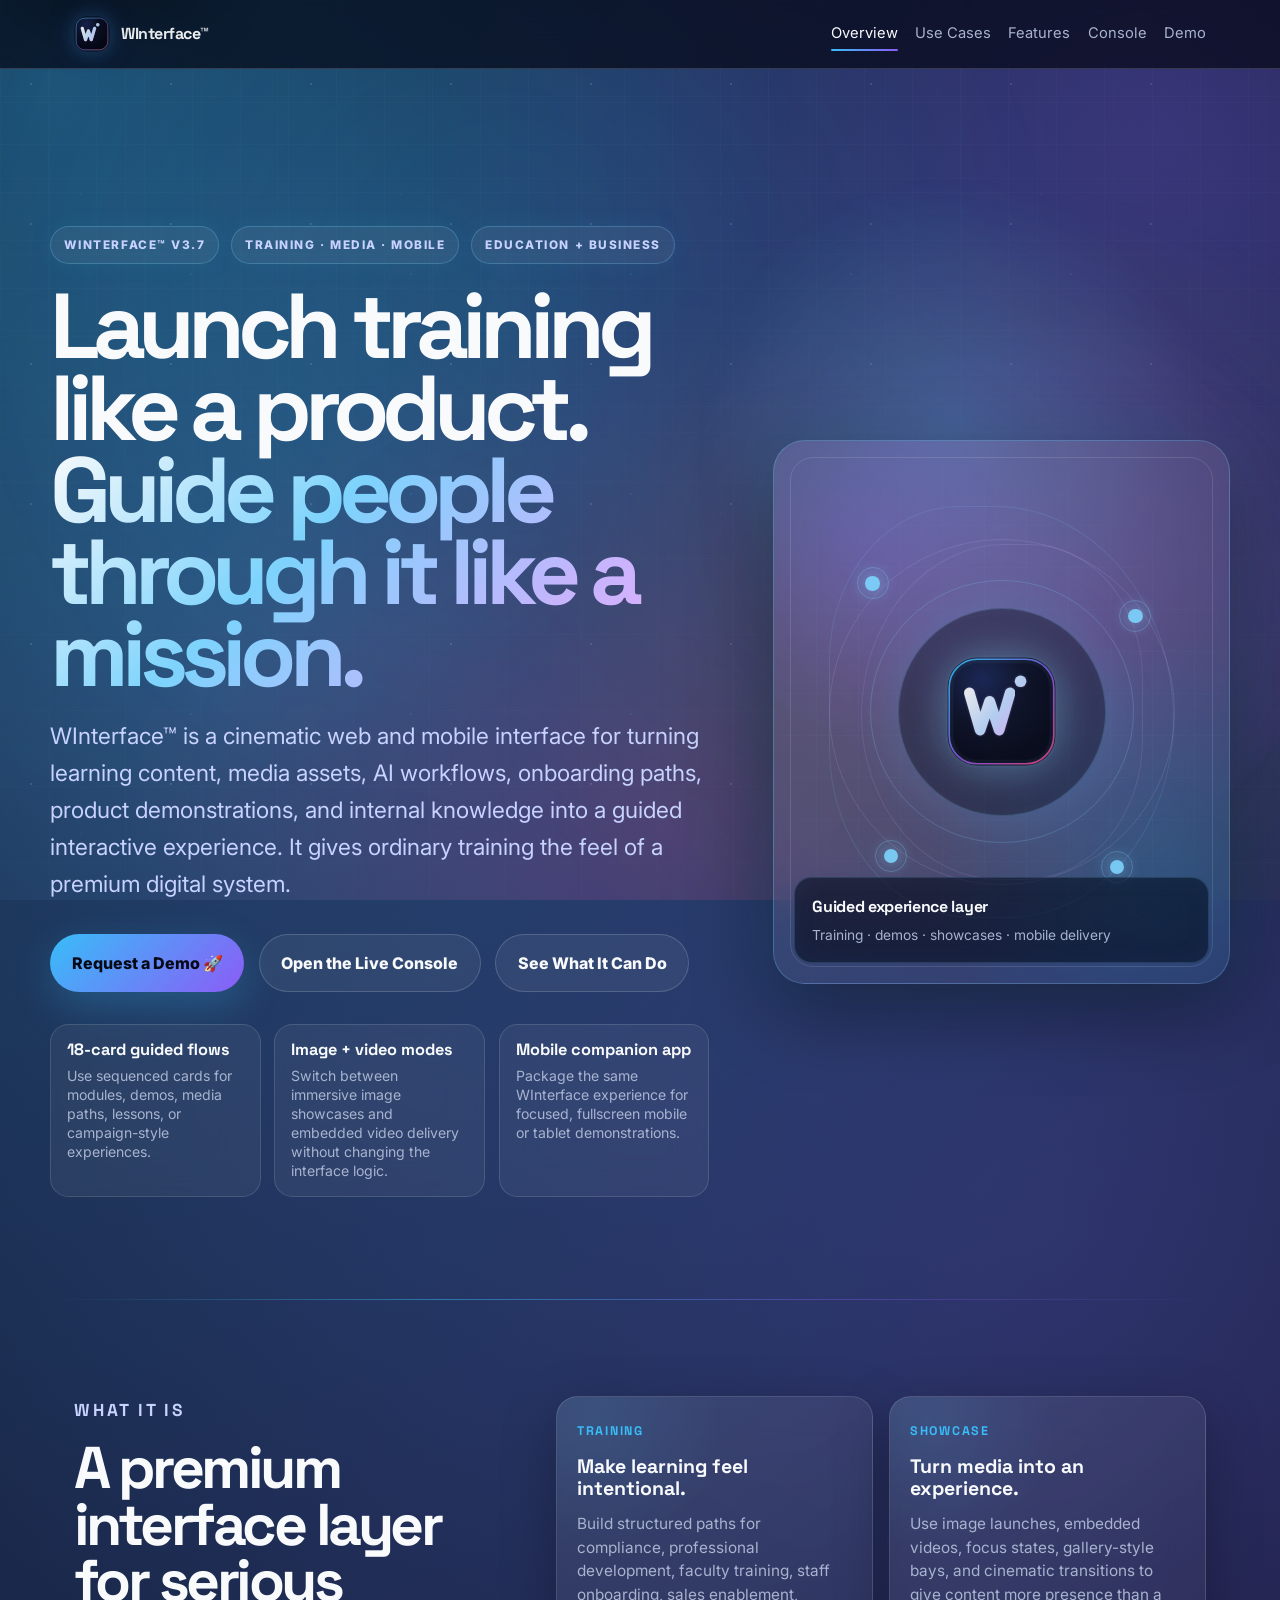
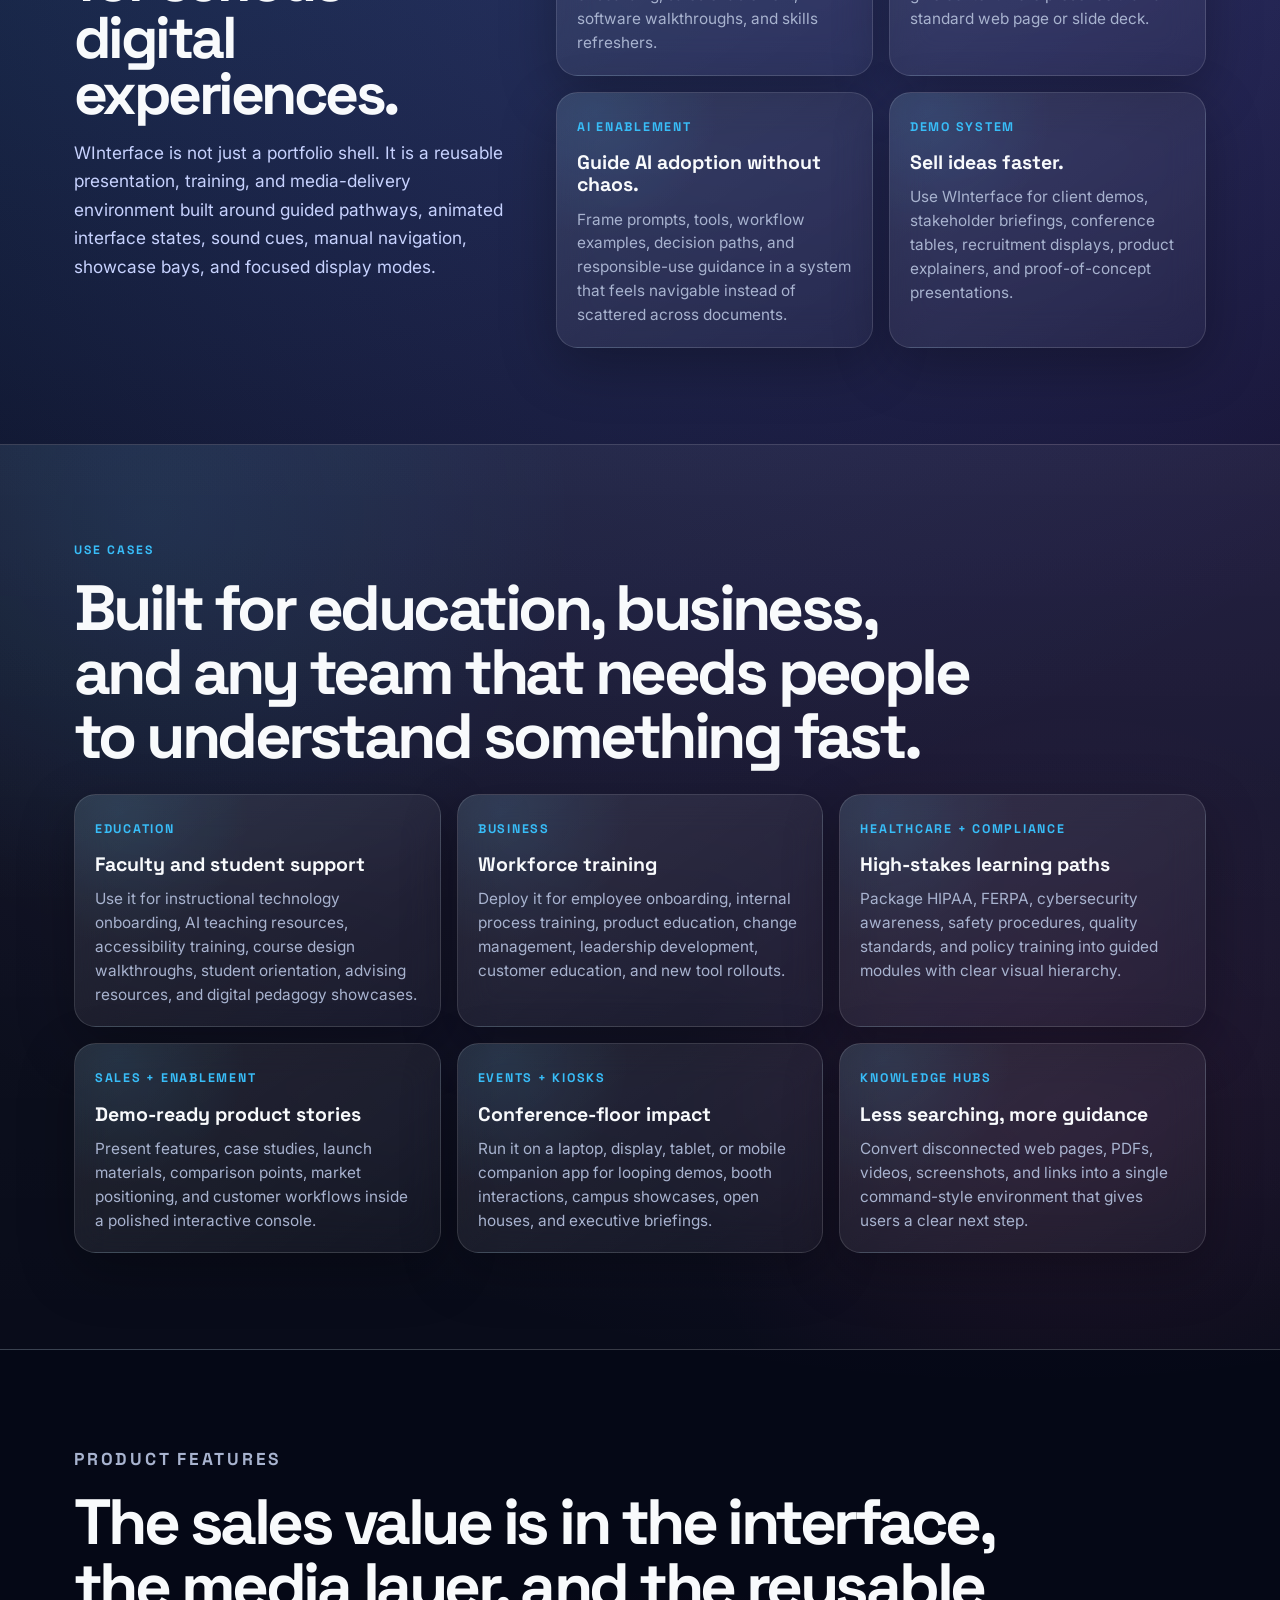
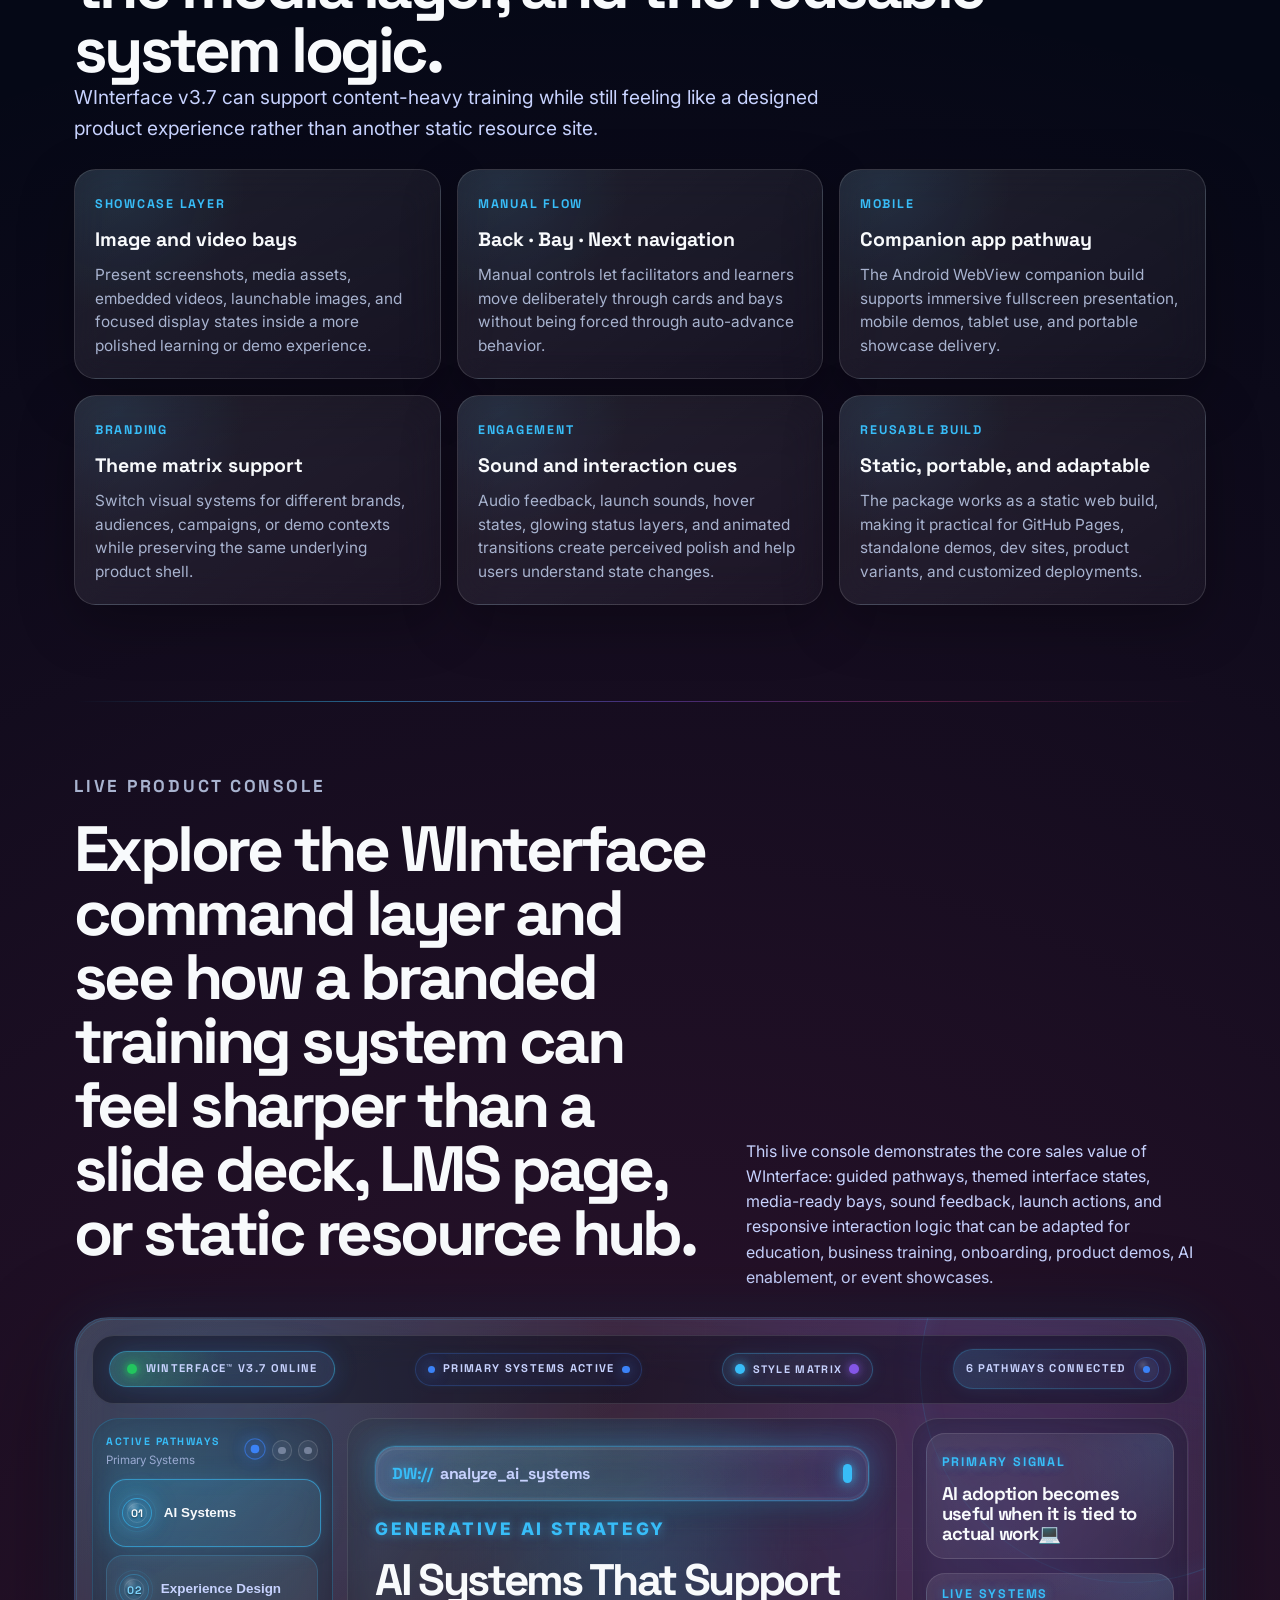
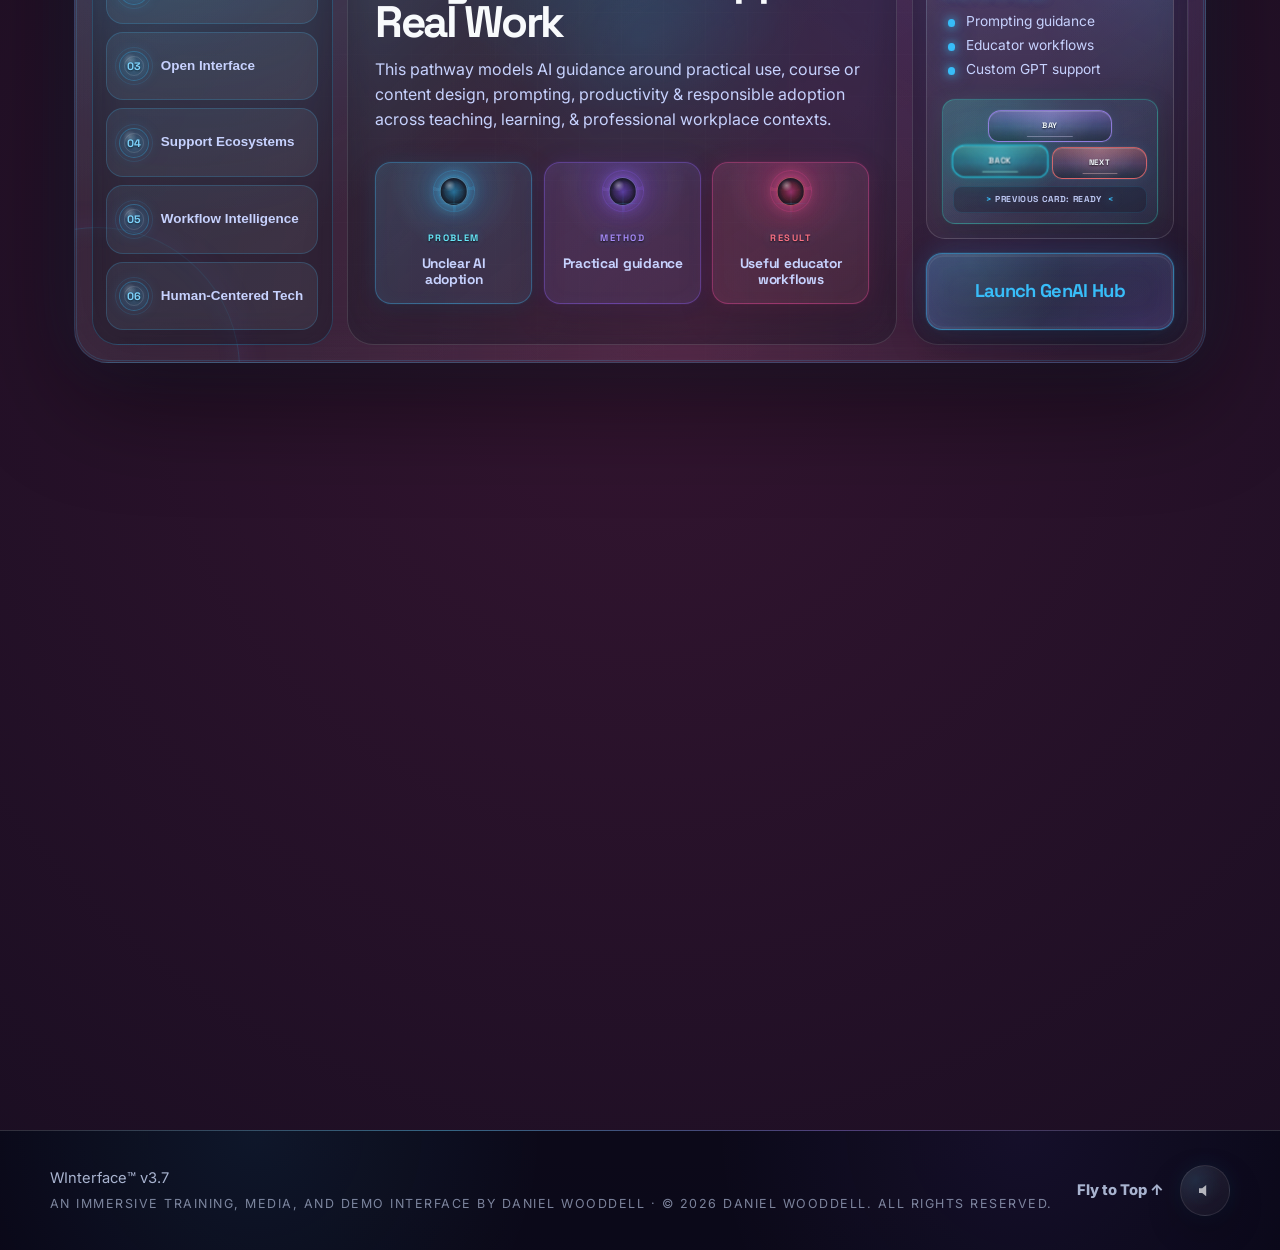
==== commit 23d2b02e: "Add files via upload" ====
--- a/index.html
+++ b/index.html
@@ -27,7 +27,708 @@
 <link href="https://fonts.googleapis.com" rel="preconnect"/>
 <link crossorigin="" href="https://fonts.gstatic.com" rel="preconnect"/>
 <link href="https://fonts.googleapis.com/css2?family=Inter:wght@300;400;500;600;700;800&family=Space+Grotesk:wght@400;500;700&display=swap" rel="stylesheet"/>
-<link href="css/style.css" id="winterface-theme-stylesheet" rel="stylesheet"/>
+<link href="css/style.css?v=3.7-media-player-hotfix.1" id="winterface-theme-stylesheet" rel="stylesheet"/>
+
+<style id="winterface-marketing-critical-css">
+/* Live formatting safeguard: keeps the marketing homepage styled even if the hosted CSS is cached. */
+/* =========================
+   WFO v3.7 MARKETING HOMEPAGE
+========================= */
+
+.wm-hero {
+  position: relative;
+  min-height: 100vh;
+  padding: 9.8rem 1.5rem 6.4rem;
+  display: flex;
+  align-items: center;
+  overflow: hidden;
+  isolation: isolate;
+}
+
+.wm-hero::before {
+  content: "";
+  position: absolute;
+  inset: 5rem auto auto 50%;
+  width: min(46rem, 72vw);
+  height: min(46rem, 72vw);
+  border-radius: 999px;
+  transform: translateX(-3%);
+  background:
+    radial-gradient(circle at 45% 38%, rgba(56,189,248,0.24), transparent 42%),
+    radial-gradient(circle at 62% 62%, rgba(139,92,246,0.24), transparent 46%),
+    radial-gradient(circle at 50% 50%, rgba(236,72,153,0.12), transparent 58%);
+  filter: blur(3px);
+  opacity: 0.95;
+  z-index: -1;
+}
+
+.wm-hero::after {
+  content: "";
+  position: absolute;
+  left: 50%;
+  bottom: 0;
+  width: min(var(--max-width), calc(100% - 3rem));
+  height: 1px;
+  transform: translateX(-50%);
+  background: linear-gradient(90deg, transparent, rgba(56,189,248,0.48), rgba(139,92,246,0.36), transparent);
+}
+
+.wm-hero-grid {
+  width: min(var(--max-width), 100%);
+  margin: 0 auto;
+  display: grid;
+  grid-template-columns: minmax(0, 1.04fr) minmax(340px, 0.72fr);
+  gap: clamp(2rem, 5vw, 5rem);
+  align-items: center;
+}
+
+.wm-eyebrow-row {
+  display: flex;
+  flex-wrap: wrap;
+  gap: 0.75rem;
+  margin-bottom: 1.3rem;
+}
+
+.wm-pill {
+  display: inline-flex;
+  align-items: center;
+  gap: 0.45rem;
+  padding: 0.55rem 0.8rem;
+  border: 1px solid rgba(125,211,252,0.26);
+  border-radius: 999px;
+  background: rgba(255,255,255,0.055);
+  color: var(--muted-strong);
+  font-size: 0.74rem;
+  font-weight: 800;
+  letter-spacing: 0.13em;
+  text-transform: uppercase;
+  box-shadow: 0 0 22px rgba(56,189,248,0.08);
+}
+
+.wm-hero h1 {
+  max-width: 920px;
+  margin: 0;
+  font-family: "Space Grotesk", sans-serif;
+  font-size: clamp(3.05rem, 7.2vw, 7.5rem);
+  line-height: 0.89;
+  letter-spacing: -0.075em;
+  color: var(--text);
+}
+
+.wm-hero h1 span {
+  display: block;
+  color: transparent;
+  background: linear-gradient(135deg, #f8fafc, #7dd3fc 38%, #c4b5fd 72%, #f0abfc);
+  background-clip: text;
+  -webkit-background-clip: text;
+}
+
+.wm-hero-copy {
+  max-width: 760px;
+  margin: 1.45rem 0 0;
+  color: var(--muted-strong);
+  font-size: clamp(1.12rem, 1.8vw, 1.42rem);
+  line-height: 1.62;
+}
+
+.wm-hero-actions {
+  display: flex;
+  flex-wrap: wrap;
+  gap: 0.9rem;
+  margin-top: 2rem;
+}
+
+.wm-hero-proof {
+  display: grid;
+  grid-template-columns: repeat(3, minmax(0, 1fr));
+  gap: 0.85rem;
+  margin-top: 2rem;
+  max-width: 760px;
+}
+
+.wm-proof-item {
+  min-height: 6.3rem;
+  padding: 1rem;
+  border: 1px solid rgba(255,255,255,0.13);
+  border-radius: 1.15rem;
+  background: rgba(255,255,255,0.055);
+  backdrop-filter: blur(18px);
+}
+
+.wm-proof-item strong {
+  display: block;
+  color: var(--text);
+  font-family: "Space Grotesk", sans-serif;
+  font-size: 1.02rem;
+  line-height: 1.1;
+}
+
+.wm-proof-item span {
+  display: block;
+  margin-top: 0.45rem;
+  color: var(--muted);
+  font-size: 0.88rem;
+  line-height: 1.35;
+}
+
+.wm-product-card {
+  position: relative;
+  min-height: 34rem;
+  padding: 1.25rem;
+  border: 1px solid rgba(125,211,252,0.26);
+  border-radius: 2rem;
+  background:
+    linear-gradient(145deg, rgba(255,255,255,0.12), rgba(255,255,255,0.045)),
+    radial-gradient(circle at 12% 10%, rgba(56,189,248,0.16), transparent 34%),
+    radial-gradient(circle at 85% 78%, rgba(139,92,246,0.18), transparent 42%);
+  box-shadow: var(--shadow), 0 0 54px rgba(56,189,248,0.13);
+  overflow: hidden;
+  backdrop-filter: blur(22px);
+}
+
+.wm-product-card::before {
+  content: "";
+  position: absolute;
+  inset: 1.05rem;
+  border-radius: 1.45rem;
+  border: 1px solid rgba(255,255,255,0.12);
+  pointer-events: none;
+}
+
+.wm-product-topline {
+  display: flex;
+  justify-content: space-between;
+  gap: 1rem;
+  align-items: center;
+  color: var(--muted-strong);
+  font-size: 0.75rem;
+  font-weight: 800;
+  letter-spacing: 0.14em;
+  text-transform: uppercase;
+}
+
+.wm-product-screen {
+  position: relative;
+  margin-top: 1.15rem;
+  min-height: 22rem;
+  border-radius: 1.35rem;
+  overflow: hidden;
+  border: 1px solid rgba(255,255,255,0.12);
+  background:
+    linear-gradient(180deg, rgba(15,23,42,0.28), rgba(2,6,23,0.58)),
+    url('../assets/social/og-image.png');
+  background-size: cover;
+  background-position: center;
+}
+
+.wm-root .wm-product-screen {
+  background-image:
+    linear-gradient(180deg, rgba(15,23,42,0.28), rgba(2,6,23,0.58)),
+    url('../assets/social/og-image.png');
+}
+
+.wm-dev .wm-product-screen {
+  background-image:
+    linear-gradient(180deg, rgba(15,23,42,0.28), rgba(2,6,23,0.58)),
+    url('../assets/social/og-image.png');
+}
+
+.wm-product-screen::after {
+  content: "";
+  position: absolute;
+  inset: 0;
+  background:
+    linear-gradient(90deg, rgba(255,255,255,0.045) 1px, transparent 1px),
+    linear-gradient(rgba(255,255,255,0.04) 1px, transparent 1px);
+  background-size: 34px 34px;
+  opacity: 0.22;
+}
+
+.wm-screen-chip {
+  position: absolute;
+  z-index: 2;
+  left: 1rem;
+  right: 1rem;
+  bottom: 1rem;
+  display: grid;
+  grid-template-columns: repeat(3, 1fr);
+  gap: 0.65rem;
+}
+
+.wm-screen-chip span {
+  padding: 0.7rem 0.65rem;
+  border: 1px solid rgba(125,211,252,0.22);
+  border-radius: 0.8rem;
+  background: rgba(2,6,23,0.7);
+  color: var(--text);
+  font-size: 0.78rem;
+  font-weight: 800;
+  text-align: center;
+}
+
+.wm-product-metrics {
+  display: grid;
+  grid-template-columns: repeat(3, 1fr);
+  gap: 0.75rem;
+  margin-top: 1rem;
+}
+
+.wm-product-metrics div {
+  padding: 0.9rem;
+  border-radius: 1rem;
+  background: rgba(255,255,255,0.06);
+  border: 1px solid rgba(255,255,255,0.1);
+}
+
+.wm-product-metrics strong {
+  display: block;
+  color: var(--cyan);
+  font-family: "Space Grotesk", sans-serif;
+  font-size: 1.35rem;
+}
+
+.wm-product-metrics span {
+  display: block;
+  margin-top: 0.24rem;
+  color: var(--muted);
+  font-size: 0.76rem;
+}
+
+.wm-section-split {
+  display: grid;
+  grid-template-columns: minmax(0, 0.8fr) minmax(0, 1.2fr);
+  gap: clamp(1.5rem, 4vw, 3rem);
+  align-items: start;
+}
+
+.wm-section-copy h2 {
+  font-family: "Space Grotesk", sans-serif;
+  color: var(--text);
+  font-size: clamp(2.2rem, 4.6vw, 4.8rem);
+  line-height: 0.96;
+  letter-spacing: -0.06em;
+  margin-bottom: 1rem;
+}
+
+.wm-section-copy p {
+  color: var(--muted-strong);
+  font-size: 1.08rem;
+  line-height: 1.65;
+}
+
+.wm-use-grid,
+.wm-feature-grid,
+.wm-media-grid {
+  display: grid;
+  gap: 1rem;
+}
+
+.wm-use-grid {
+  grid-template-columns: repeat(2, minmax(0, 1fr));
+}
+
+.wm-feature-grid {
+  grid-template-columns: repeat(3, minmax(0, 1fr));
+}
+
+.wm-media-grid {
+  grid-template-columns: repeat(3, minmax(0, 1fr));
+}
+
+.wm-card {
+  min-height: 100%;
+  padding: 1.25rem;
+  border: 1px solid rgba(255,255,255,0.13);
+  border-radius: 1.35rem;
+  background:
+    linear-gradient(145deg, rgba(255,255,255,0.095), rgba(255,255,255,0.038)),
+    radial-gradient(circle at 12% 8%, rgba(56,189,248,0.10), transparent 34%);
+  box-shadow: var(--shadow-soft);
+  backdrop-filter: blur(18px);
+  transition: transform 0.22s ease, border-color 0.22s ease, background 0.22s ease;
+}
+
+.wm-card:hover {
+  transform: translateY(-6px);
+  border-color: rgba(56,189,248,0.46);
+  background: rgba(255,255,255,0.105);
+}
+
+.wm-card span {
+  display: inline-flex;
+  margin-bottom: 0.9rem;
+  color: var(--cyan);
+  font-family: "Space Grotesk", sans-serif;
+  font-size: 0.78rem;
+  font-weight: 800;
+  letter-spacing: 0.14em;
+  text-transform: uppercase;
+}
+
+.wm-card h3 {
+  margin: 0 0 0.7rem;
+  color: var(--text);
+  font-family: "Space Grotesk", sans-serif;
+  font-size: 1.22rem;
+  line-height: 1.14;
+}
+
+.wm-card p,
+.wm-card li {
+  color: var(--muted);
+  font-size: 0.96rem;
+  line-height: 1.55;
+}
+
+.wm-card ul {
+  margin: 0.75rem 0 0;
+  padding-left: 1.05rem;
+}
+
+.wm-band {
+  max-width: none;
+  width: 100%;
+  border-top: 1px solid var(--panel-border);
+  border-bottom: 1px solid var(--panel-border);
+  background:
+    linear-gradient(180deg, rgba(255,255,255,0.055), rgba(255,255,255,0.02)),
+    radial-gradient(circle at 12% 8%, rgba(56,189,248,0.09), transparent 30%),
+    radial-gradient(circle at 84% 74%, rgba(236,72,153,0.08), transparent 32%);
+}
+
+.wm-band > .wm-band-inner {
+  max-width: var(--max-width);
+  margin: 0 auto;
+  padding: 6rem 1.5rem;
+}
+
+.wm-wide-cta {
+  position: relative;
+  overflow: hidden;
+  padding: clamp(2rem, 5vw, 4rem);
+  border: 1px solid rgba(125,211,252,0.22);
+  border-radius: 2rem;
+  background:
+    radial-gradient(circle at 15% 10%, rgba(56,189,248,0.18), transparent 34%),
+    radial-gradient(circle at 84% 78%, rgba(139,92,246,0.18), transparent 42%),
+    linear-gradient(135deg, rgba(255,255,255,0.10), rgba(255,255,255,0.04));
+  box-shadow: var(--shadow);
+}
+
+.wm-wide-cta h2 {
+  max-width: 880px;
+  margin-bottom: 1rem;
+  color: var(--text);
+  font-family: "Space Grotesk", sans-serif;
+  font-size: clamp(2.2rem, 5vw, 5rem);
+  line-height: 0.95;
+  letter-spacing: -0.06em;
+}
+
+.wm-wide-cta p {
+  max-width: 780px;
+  color: var(--muted-strong);
+  font-size: 1.1rem;
+}
+
+.wm-cta-actions {
+  display: flex;
+  flex-wrap: wrap;
+  gap: 0.85rem;
+  margin-top: 1.7rem;
+}
+
+.wm-quote-strip {
+  display: grid;
+  grid-template-columns: 0.72fr 1.28fr;
+  gap: 1.2rem;
+  align-items: stretch;
+}
+
+.wm-quote-panel {
+  padding: 1.45rem;
+  border-radius: 1.35rem;
+  border: 1px solid rgba(255,255,255,0.13);
+  background: rgba(255,255,255,0.06);
+}
+
+.wm-quote-panel strong {
+  color: var(--text);
+  font-family: "Space Grotesk", sans-serif;
+  font-size: 1.35rem;
+  line-height: 1.1;
+}
+
+.wm-quote-panel p {
+  margin-top: 0.85rem;
+}
+
+@media (max-width: 1080px) {
+  .wm-hero-grid,
+  .wm-section-split,
+  .wm-quote-strip {
+    grid-template-columns: 1fr;
+  }
+
+  .wm-product-card {
+    min-height: auto;
+  }
+
+  .wm-feature-grid,
+  .wm-media-grid {
+    grid-template-columns: repeat(2, minmax(0, 1fr));
+  }
+}
+
+@media (max-width: 720px) {
+  .wm-hero {
+    padding-top: 7.5rem;
+  }
+
+  .wm-hero-proof,
+  .wm-use-grid,
+  .wm-feature-grid,
+  .wm-media-grid,
+  .wm-product-metrics,
+  .wm-screen-chip {
+    grid-template-columns: 1fr;
+  }
+
+  .wm-screen-chip {
+    position: relative;
+    left: auto;
+    right: auto;
+    bottom: auto;
+    margin: 1rem;
+  }
+
+  .wm-product-screen {
+    min-height: 18rem;
+  }
+}
+
+
+/* WInterface marketing revision: replaces the top Product Layer card with a subtle animated signal field. */
+.wm-signal-card {
+  position: relative;
+  min-height: 34rem;
+  border: 1px solid rgba(125, 211, 252, 0.25);
+  border-radius: 2rem;
+  overflow: hidden;
+  background:
+    radial-gradient(circle at 50% 48%, rgba(56, 189, 248, 0.22), transparent 0 9rem, transparent 18rem),
+    radial-gradient(circle at 20% 18%, rgba(139, 92, 246, 0.22), transparent 34%),
+    radial-gradient(circle at 86% 78%, rgba(14, 165, 233, 0.18), transparent 40%),
+    linear-gradient(145deg, rgba(255, 255, 255, 0.10), rgba(255, 255, 255, 0.035));
+  box-shadow: var(--shadow), 0 0 58px rgba(56, 189, 248, 0.14);
+  backdrop-filter: blur(22px);
+  isolation: isolate;
+}
+
+.wm-signal-card::before,
+.wm-signal-card::after {
+  content: "";
+  position: absolute;
+  inset: 1rem;
+  border-radius: 1.45rem;
+  pointer-events: none;
+}
+
+.wm-signal-card::before {
+  border: 1px solid rgba(255, 255, 255, 0.12);
+}
+
+.wm-signal-card::after {
+  background:
+    linear-gradient(90deg, transparent, rgba(125, 211, 252, 0.16), transparent),
+    linear-gradient(180deg, transparent, rgba(255, 255, 255, 0.04), transparent);
+  transform: translateX(-110%);
+  animation: wmSignalSweep 9s ease-in-out infinite;
+  opacity: 0.55;
+}
+
+.wm-signal-grid {
+  position: absolute;
+  inset: 0;
+  background:
+    linear-gradient(90deg, rgba(125, 211, 252, 0.07) 1px, transparent 1px),
+    linear-gradient(rgba(125, 211, 252, 0.055) 1px, transparent 1px);
+  background-size: 42px 42px;
+  mask-image: radial-gradient(circle at center, black 0 58%, transparent 83%);
+  opacity: 0.5;
+  animation: wmGridDrift 18s linear infinite;
+}
+
+.wm-signal-route {
+  position: absolute;
+  inset: 12%;
+  border: 1px solid rgba(125, 211, 252, 0.19);
+  border-radius: 42% 58% 54% 46%;
+  opacity: 0.72;
+  animation: wmRouteSpin 21s linear infinite;
+}
+
+.wm-signal-route-two {
+  inset: 19%;
+  border-color: rgba(216, 180, 254, 0.18);
+  border-radius: 56% 44% 46% 54%;
+  animation-duration: 28s;
+  animation-direction: reverse;
+}
+
+.wm-signal-core {
+  position: absolute;
+  inset: 50% auto auto 50%;
+  width: clamp(9rem, 20vw, 13rem);
+  aspect-ratio: 1;
+  transform: translate(-50%, -50%);
+  display: grid;
+  place-items: center;
+  border-radius: 50%;
+  background:
+    radial-gradient(circle, rgba(125, 211, 252, 0.16), transparent 67%),
+    rgba(2, 6, 23, 0.42);
+  border: 1px solid rgba(125, 211, 252, 0.22);
+  box-shadow: 0 0 50px rgba(56, 189, 248, 0.18), inset 0 0 32px rgba(125, 211, 252, 0.08);
+}
+
+.wm-signal-core img {
+  width: 58%;
+  height: 58%;
+  object-fit: contain;
+  opacity: 0.9;
+  filter: drop-shadow(0 0 20px rgba(125, 211, 252, 0.35));
+  animation: wmLogoFloat 6s ease-in-out infinite;
+}
+
+.wm-signal-ring {
+  position: absolute;
+  inset: -14%;
+  border: 1px solid rgba(125, 211, 252, 0.22);
+  border-radius: 50%;
+  animation: wmSignalPulse 4.8s ease-in-out infinite;
+}
+
+.wm-signal-ring-two {
+  inset: -34%;
+  border-color: rgba(216, 180, 254, 0.15);
+  animation-delay: 1.3s;
+}
+
+.wm-map-node {
+  position: absolute;
+  width: 0.9rem;
+  aspect-ratio: 1;
+  border-radius: 50%;
+  background: rgba(125, 211, 252, 0.92);
+  box-shadow: 0 0 18px rgba(125, 211, 252, 0.8);
+}
+
+.wm-map-node span {
+  position: absolute;
+  inset: -0.55rem;
+  border: 1px solid rgba(125, 211, 252, 0.28);
+  border-radius: 50%;
+  animation: wmNodePulse 3.4s ease-in-out infinite;
+}
+
+.wm-map-node-one { left: 20%; top: 25%; }
+.wm-map-node-two { right: 19%; top: 31%; animation-delay: 0.7s; }
+.wm-map-node-three { left: 24%; bottom: 22%; animation-delay: 1.2s; }
+.wm-map-node-four { right: 23%; bottom: 20%; animation-delay: 1.9s; }
+
+.wm-signal-readout {
+  position: absolute;
+  left: 1.25rem;
+  right: 1.25rem;
+  bottom: 1.25rem;
+  padding: 1rem 1.05rem;
+  border-radius: 1.1rem;
+  border: 1px solid rgba(125, 211, 252, 0.18);
+  background: rgba(2, 6, 23, 0.62);
+  box-shadow: inset 0 0 24px rgba(125, 211, 252, 0.06);
+  backdrop-filter: blur(18px);
+}
+
+.wm-signal-readout strong,
+.wm-signal-readout span {
+  display: block;
+}
+
+.wm-signal-readout strong {
+  color: var(--text);
+  font-family: "Space Grotesk", sans-serif;
+  font-size: 1rem;
+  letter-spacing: -0.02em;
+}
+
+.wm-signal-readout span {
+  margin-top: 0.28rem;
+  color: var(--muted);
+  font-size: 0.86rem;
+}
+
+@keyframes wmSignalSweep {
+  0%, 18% { transform: translateX(-115%); opacity: 0; }
+  30%, 58% { opacity: 0.55; }
+  74%, 100% { transform: translateX(115%); opacity: 0; }
+}
+
+@keyframes wmGridDrift {
+  from { background-position: 0 0, 0 0; }
+  to { background-position: 84px 42px, 84px 42px; }
+}
+
+@keyframes wmRouteSpin {
+  from { transform: rotate(0deg); }
+  to { transform: rotate(360deg); }
+}
+
+@keyframes wmLogoFloat {
+  0%, 100% { transform: translateY(0) scale(1); }
+  50% { transform: translateY(-0.35rem) scale(1.025); }
+}
+
+@keyframes wmSignalPulse {
+  0%, 100% { transform: scale(0.96); opacity: 0.32; }
+  50% { transform: scale(1.04); opacity: 0.76; }
+}
+
+@keyframes wmNodePulse {
+  0%, 100% { transform: scale(0.75); opacity: 0.35; }
+  50% { transform: scale(1.45); opacity: 0.82; }
+}
+
+@media (max-width: 1080px) {
+  .wm-signal-card {
+    min-height: 28rem;
+  }
+}
+
+@media (max-width: 720px) {
+  .wm-signal-card {
+    min-height: 23rem;
+  }
+
+  .wm-signal-readout {
+    left: 1rem;
+    right: 1rem;
+    bottom: 1rem;
+  }
+}
+
+@media (prefers-reduced-motion: reduce) {
+  .wm-signal-card::after,
+  .wm-signal-grid,
+  .wm-signal-route,
+  .wm-signal-core img,
+  .wm-signal-ring,
+  .wm-map-node span {
+    animation: none !important;
+  }
+}
+
+</style>
 </head>
 <body>
 <a class="skip-link" href="#main-content">Skip to main content</a>
@@ -257,7 +958,7 @@
 <span aria-hidden="true" class="interface-playback-dot"></span>
 <span data-interface-media-status-text="">Showcase Bay Active</span>
 </div>
-<button aria-label="Mute Showcase Bay Audio" aria-pressed="false" class="interface-media-mute" data-interface-media-mute="" title="Mute Showcase Bay Audio" type="button">
+<button aria-label="Mute Media Audio" aria-pressed="false" class="interface-media-mute" data-interface-media-mute="" title="Mute Media Audio" type="button">
 <span aria-hidden="true" class="interface-media-mute-stick"></span>
 <span aria-hidden="true" class="interface-media-mute-orb">
 <svg aria-hidden="true" class="interface-media-mute-icon" focusable="false" viewbox="0 0 24 24">
@@ -267,7 +968,7 @@
 <path class="interface-media-mute-slash" d="M5.6 5.6l12.8 12.8"></path>
 </svg>
 </span>
-<span class="sr-only" data-interface-media-mute-text="">Mute Showcase Bay Audio</span>
+<span class="sr-only" data-interface-media-mute-text="">Mute Media Audio</span>
 </button>
 <button aria-pressed="false" class="interface-media-toggle" data-interface-media-toggle="" type="button">
               Expand WInterface 🦇
--- a/css/style.css
+++ b/css/style.css
@@ -9464,3 +9464,1041 @@
     animation: none !important;
   }
 }
+
+/* =========================
+   WInterface v3.7 MEDIA PLAYER FEATURE PATCH
+   Adds theme-safe integrated Live Playback / Auto-Play styling without adding a separate control row.
+========================= */
+.interface-section.interface-system-is-media .interface-media-actions {
+  min-width: 0 !important;
+}
+
+.interface-section.interface-system-is-media .interface-media-actions .interface-playback-status.is-autoplay-linked,
+.interface-section.interface-system-is-media .interface-media-actions .interface-media-toggle {
+  min-width: 0 !important;
+  box-sizing: border-box !important;
+  overflow: hidden !important;
+  font-family: "Space Grotesk", sans-serif !important;
+  font-weight: 800 !important;
+  line-height: 1 !important;
+  text-transform: uppercase !important;
+}
+
+.interface-section.interface-system-is-media .interface-media-actions .interface-playback-status.is-autoplay-linked {
+  cursor: pointer;
+  user-select: none;
+  white-space: nowrap;
+  gap: clamp(0.36rem, 0.55vw, 0.52rem) !important;
+  padding-inline: clamp(0.62rem, 0.95vw, 0.95rem) !important;
+}
+
+.interface-section.interface-system-is-media .interface-media-actions .interface-playback-status.is-autoplay-linked span[data-interface-media-status-text] {
+  display: block !important;
+  min-width: 0 !important;
+  max-width: 100% !important;
+  white-space: nowrap !important;
+  overflow: hidden !important;
+  text-overflow: clip !important;
+  font-family: "Space Grotesk", sans-serif !important;
+  font-size: clamp(0.62rem, 0.78vw, 0.72rem) !important;
+  font-weight: 800 !important;
+  letter-spacing: clamp(0.055em, 0.18vw, 0.10em) !important;
+  line-height: 1 !important;
+  text-align: center !important;
+}
+
+.interface-section.interface-system-is-media .interface-media-actions .interface-playback-status.is-autoplay-linked .interface-playback-dot {
+  flex: 0 0 auto !important;
+  width: 0.50rem !important;
+  height: 0.50rem !important;
+}
+
+.interface-section.interface-system-is-media .interface-media-actions .interface-playback-status.is-autoplay-linked[aria-pressed="true"] .interface-playback-dot {
+  background: #4ade80 !important;
+  box-shadow: 0 0 16px rgba(74, 222, 128, 0.82), 0 0 30px rgba(34, 197, 94, 0.34) !important;
+}
+
+.interface-section.interface-system-is-media .interface-media-actions .interface-playback-status.is-autoplay-linked[aria-pressed="false"] .interface-playback-dot {
+  background: #fb7185 !important;
+  box-shadow: 0 0 14px rgba(251, 113, 133, 0.78), 0 0 24px rgba(244, 63, 94, 0.30) !important;
+}
+
+.interface-section.interface-system-is-media .interface-media-actions .interface-playback-status.is-autoplay-linked:hover,
+.interface-section.interface-system-is-media .interface-media-actions .interface-playback-status.is-autoplay-linked:focus-visible {
+  outline: none;
+  border-color: rgba(52, 211, 153, 0.62) !important;
+  box-shadow: 0 0 0 1px rgba(52, 211, 153, 0.16), 0 18px 42px rgba(0, 0, 0, 0.24), 0 0 30px rgba(52, 211, 153, 0.18), inset 0 0 0 1px rgba(255,255,255,0.06) !important;
+}
+
+.interface-section.interface-system-is-media .interface-media-actions .interface-media-toggle,
+.interface-media-actions .interface-media-toggle,
+.interface-media-toggle {
+  font-family: "Space Grotesk", sans-serif !important;
+  font-size: clamp(0.66rem, 0.72vw, 0.76rem) !important;
+  font-weight: 800 !important;
+  letter-spacing: 0.095em !important;
+  line-height: 1 !important;
+  text-transform: uppercase !important;
+  color: var(--muted, rgba(226, 232, 240, 0.78)) !important;
+  text-shadow: none !important;
+}
+
+.interface-section.interface-system-is-media .interface-media-actions .interface-media-toggle span,
+.interface-media-actions .interface-media-toggle span,
+.interface-media-toggle span {
+  font-family: inherit !important;
+  font-size: inherit !important;
+  font-weight: inherit !important;
+  letter-spacing: inherit !important;
+  line-height: inherit !important;
+  color: inherit !important;
+  text-shadow: inherit !important;
+}
+
+@media (min-width: 900px) {
+  .interface-section.interface-system-is-media .interface-media-actions {
+    grid-template-columns: minmax(0, 1.04fr) auto minmax(0, 1.04fr) !important;
+  }
+
+  .interface-section.is-winterface-maximized.interface-system-is-media.interface-system-media-expanded .interface-media-actions {
+    transform: translateY(-14px) !important;
+  }
+
+  .interface-section.is-winterface-maximized.interface-system-is-media.interface-system-media-expanded .interface-media-actions .interface-playback-status.is-autoplay-linked span[data-interface-media-status-text] {
+    font-size: clamp(0.64rem, 0.76vw, 0.74rem) !important;
+    letter-spacing: clamp(0.055em, 0.16vw, 0.10em) !important;
+  }
+}
+
+@media (min-width: 1200px) {
+  .interface-section.interface-system-is-media .interface-media-actions .interface-playback-status.is-autoplay-linked span[data-interface-media-status-text] {
+    font-size: clamp(0.66rem, 0.72vw, 0.76rem) !important;
+    letter-spacing: 0.095em !important;
+  }
+}
+
+@media (max-width: 1100px) and (min-width: 900px) {
+  .interface-section.interface-system-is-media .interface-media-actions .interface-playback-status.is-autoplay-linked span[data-interface-media-status-text],
+  .interface-section.interface-system-is-media .interface-media-actions .interface-media-toggle,
+  .interface-media-actions .interface-media-toggle,
+  .interface-media-toggle {
+    font-size: clamp(0.58rem, 0.88vw, 0.68rem) !important;
+    letter-spacing: 0.045em !important;
+  }
+}
+
+@media (max-width: 720px) {
+  .interface-section.interface-system-is-media .interface-media-actions .interface-playback-status.is-autoplay-linked span[data-interface-media-status-text] {
+    font-size: clamp(0.62rem, 2.65vw, 0.76rem) !important;
+    letter-spacing: 0.07em !important;
+  }
+}
+
+/* =========================================================
+   LIVE SITE WFO MEDIA v3.7 HOTFIX SYNC
+   Ported from accepted WFO Media six-bay baseline.
+   CSS-only: no content, labels, markup, or media data changes.
+========================================================= */
+/* =========================
+   WFO 3.6 SECRET INTEL NORMAL-VIEW VIDEO SPACING GUARD
+   Preserves the latest WFO fixes while keeping the duplicated video player vertically balanced.
+   CSS-only: no button, rail, control, or fullscreen behavior changes.
+========================= */
+
+/* === WFO Media v3.7 Bay 6 Price Expansion Compatibility Patch START ===
+   Adds the sixth bay accent/orb support used by the Bay 6 Price $ expansion.
+   This is intentionally limited to bay accent variables and the sixth bay orb;
+   theme colors, gradients, shadows, media player rules, and Style Matrix behavior are preserved.
+*/
+.interface-system-set-priceEncore,
+.interface-section.interface-system-set-priceEncore {
+  --interface-accent: var(--cyan, #38bdf8);
+  --interface-accent-rgb: 56, 189, 248;
+  --winterface-accent: var(--cyan, #38bdf8);
+  --winterface-accent-rgb: 56, 189, 248;
+  --winterface-accent-text: #7dd3fc;
+  --winterface-accent-soft: rgba(56, 189, 248, 0.095);
+  --winterface-accent-mid: rgba(56, 189, 248, 0.22);
+  --winterface-accent-strong: rgba(56, 189, 248, 0.56);
+}
+
+.interface-set-button:nth-child(4).is-active span {
+  background: var(--online-green, #22c55e) !important;
+  box-shadow: 0 0 16px rgba(34, 197, 94, 0.68), 0 0 34px rgba(56, 189, 248, 0.16) !important;
+  animation: interfaceActiveOrbPulse 2.65s ease-in-out infinite;
+}
+
+.interface-set-button:nth-child(5).is-active span {
+  background: var(--yellow, #fcd612) !important;
+  box-shadow: 0 0 16px rgba(252, 214, 18, 0.68), 0 0 34px rgba(56, 189, 248, 0.16) !important;
+  animation: interfaceActiveOrbPulse 2.65s ease-in-out infinite;
+}
+
+.interface-set-button:nth-child(6).is-active span {
+  background: var(--cyan, #38bdf8) !important;
+  box-shadow: 0 0 16px rgba(56, 189, 248, 0.68), 0 0 34px rgba(252, 214, 18, 0.16) !important;
+  animation: interfaceActiveOrbPulse 2.65s ease-in-out infinite;
+}
+
+.interface-system-set-priceEncore .interface-status-bar > span {
+  border-color: rgba(var(--interface-accent-rgb), 0.18);
+  background: rgba(var(--interface-accent-rgb), 0.055);
+}
+
+.interface-system-set-priceEncore .interface-status-bar > span::before {
+  border-color: rgba(var(--interface-accent-rgb), 0.26);
+}
+
+.interface-system-set-priceEncore .interface-status-bar > span:nth-child(2) i,
+.interface-system-set-priceEncore .interface-status-bar > span:nth-child(3) i {
+  background: var(--interface-accent);
+  box-shadow: 0 0 16px rgba(var(--interface-accent-rgb), 0.62), 0 0 30px rgba(var(--interface-accent-rgb), 0.20);
+}
+
+.interface-system-set-priceEncore .interface-maximize-button {
+  border-color: rgba(var(--interface-accent-rgb), 0.26);
+}
+
+.interface-system-set-priceEncore .interface-maximize-button:hover,
+.interface-system-set-priceEncore .interface-maximize-button:focus-visible,
+.interface-system-set-priceEncore .interface-maximize-button[aria-pressed="true"] {
+  border-color: rgba(var(--interface-accent-rgb), 0.62);
+  box-shadow: 0 0 22px rgba(var(--interface-accent-rgb), 0.24), inset 0 0 18px rgba(var(--interface-accent-rgb), 0.10);
+}
+/* === WFO Media v3.7 Bay 6 Price Expansion Compatibility Patch END === */
+
+/* === WFO Media v3.7 Active Bay Orb Sync Patch START ===
+   Syncs the active bay orb, Media Bay status orbs, and top-right console orb
+   to the active bay color. Left-nav 01-06 path buttons and Style Matrix orbs
+   are intentionally untouched.
+*/
+.interface-section.interface-system-set-primary,
+.interface-system-set-primary {
+  --wfo-active-bay-accent: #3b82f6;
+  --wfo-active-bay-accent-rgb: 59, 130, 246;
+}
+
+.interface-section.interface-system-set-operations,
+.interface-system-set-operations {
+  --wfo-active-bay-accent: #8b5cf6;
+  --wfo-active-bay-accent-rgb: 139, 92, 246;
+}
+
+.interface-section.interface-system-set-media,
+.interface-system-set-media {
+  --wfo-active-bay-accent: #ec4899;
+  --wfo-active-bay-accent-rgb: 236, 72, 153;
+}
+
+.interface-section.interface-system-set-youtubeEncore,
+.interface-system-set-youtubeEncore {
+  --wfo-active-bay-accent: #22c55e;
+  --wfo-active-bay-accent-rgb: 34, 197, 94;
+}
+
+.interface-section.interface-system-set-vimeoEncore,
+.interface-system-set-vimeoEncore {
+  --wfo-active-bay-accent: #fcd612;
+  --wfo-active-bay-accent-rgb: 252, 214, 18;
+}
+
+.interface-section.interface-system-set-priceEncore,
+.interface-system-set-priceEncore {
+  --wfo-active-bay-accent: #38bdf8;
+  --wfo-active-bay-accent-rgb: 56, 189, 248;
+}
+
+.interface-section.interface-system-set-primary .interface-set-button[data-interface-set-button="primary"].is-active,
+.interface-section.interface-system-set-operations .interface-set-button[data-interface-set-button="operations"].is-active,
+.interface-section.interface-system-set-media .interface-set-button[data-interface-set-button="media"].is-active,
+.interface-section.interface-system-set-youtubeEncore .interface-set-button[data-interface-set-button="youtubeEncore"].is-active,
+.interface-section.interface-system-set-vimeoEncore .interface-set-button[data-interface-set-button="vimeoEncore"].is-active,
+.interface-section.interface-system-set-priceEncore .interface-set-button[data-interface-set-button="priceEncore"].is-active {
+  border-color: rgba(var(--wfo-active-bay-accent-rgb), 0.62) !important;
+  background: rgba(var(--wfo-active-bay-accent-rgb), 0.10) !important;
+  box-shadow: 0 0 18px rgba(var(--wfo-active-bay-accent-rgb), 0.22) !important;
+}
+
+.interface-section.interface-system-set-primary .interface-set-button[data-interface-set-button="primary"].is-active span,
+.interface-section.interface-system-set-operations .interface-set-button[data-interface-set-button="operations"].is-active span,
+.interface-section.interface-system-set-media .interface-set-button[data-interface-set-button="media"].is-active span,
+.interface-section.interface-system-set-youtubeEncore .interface-set-button[data-interface-set-button="youtubeEncore"].is-active span,
+.interface-section.interface-system-set-vimeoEncore .interface-set-button[data-interface-set-button="vimeoEncore"].is-active span,
+.interface-section.interface-system-set-priceEncore .interface-set-button[data-interface-set-button="priceEncore"].is-active span {
+  background: var(--wfo-active-bay-accent) !important;
+  box-shadow:
+    0 0 16px rgba(var(--wfo-active-bay-accent-rgb), 0.72),
+    0 0 34px rgba(var(--wfo-active-bay-accent-rgb), 0.24) !important;
+  animation: interfaceActiveOrbPulse 2.65s ease-in-out infinite;
+}
+
+.interface-section .interface-status-mode .interface-status-orb,
+.interface-section .interface-status-count .interface-maximize-button .interface-status-orb {
+  background: var(--wfo-active-bay-accent) !important;
+  box-shadow:
+    0 0 14px rgba(var(--wfo-active-bay-accent-rgb), 0.72),
+    0 0 28px rgba(var(--wfo-active-bay-accent-rgb), 0.28) !important;
+}
+
+.interface-section .interface-status-mode {
+  border-color: rgba(var(--wfo-active-bay-accent-rgb), 0.24) !important;
+  background: rgba(var(--wfo-active-bay-accent-rgb), 0.055) !important;
+}
+
+.interface-section .interface-status-mode::before {
+  border-color: rgba(var(--wfo-active-bay-accent-rgb), 0.30) !important;
+}
+
+.interface-section .interface-status-count .interface-maximize-button {
+  color: var(--wfo-active-bay-accent) !important;
+  border-color: rgba(var(--wfo-active-bay-accent-rgb), 0.30) !important;
+  box-shadow: inset 0 0 14px rgba(var(--wfo-active-bay-accent-rgb), 0.055) !important;
+}
+
+.interface-section .interface-status-count .interface-maximize-button:hover,
+.interface-section .interface-status-count .interface-maximize-button:focus-visible,
+.interface-section .interface-status-count .interface-maximize-button[aria-pressed="true"] {
+  border-color: rgba(var(--wfo-active-bay-accent-rgb), 0.64) !important;
+  background:
+    radial-gradient(circle at 35% 30%, rgba(248, 250, 252, 0.22), transparent 28%),
+    rgba(var(--wfo-active-bay-accent-rgb), 0.10) !important;
+  box-shadow:
+    0 0 20px rgba(var(--wfo-active-bay-accent-rgb), 0.24),
+    inset 0 0 16px rgba(var(--wfo-active-bay-accent-rgb), 0.07) !important;
+}
+
+.interface-section .interface-system-toggle[aria-pressed="true"] i,
+body:not(.winterface-offline) .interface-section .interface-system-toggle i {
+  background: #22c55e !important;
+  box-shadow:
+    0 0 10px rgba(34, 197, 94, 0.95),
+    0 0 24px rgba(34, 197, 94, 0.56),
+    0 0 42px rgba(34, 197, 94, 0.26) !important;
+}
+
+.interface-section .interface-system-toggle[aria-pressed="true"] i::after,
+body:not(.winterface-offline) .interface-section .interface-system-toggle i::after {
+  background: radial-gradient(circle, rgba(34, 197, 94, 0.30), rgba(34, 197, 94, 0.12) 38%, transparent 70%) !important;
+}
+
+body.winterface-offline .interface-section .interface-system-toggle i,
+.interface-section .interface-system-toggle[aria-pressed="false"] i {
+  background: #ef4444 !important;
+  box-shadow:
+    0 0 10px rgba(239, 68, 68, 0.88),
+    0 0 22px rgba(239, 68, 68, 0.46),
+    0 0 38px rgba(239, 68, 68, 0.22) !important;
+}
+
+body.winterface-offline .interface-section .interface-system-toggle i::after,
+.interface-section .interface-system-toggle[aria-pressed="false"] i::after {
+  background: radial-gradient(circle, rgba(239, 68, 68, 0.28), rgba(239, 68, 68, 0.10) 38%, transparent 70%) !important;
+}
+/* === WFO Media v3.7 Active Bay Orb Sync Patch END === */
+
+/* === WFO Media v3.7 Normal Expanded Snap Rail Containment Fix START ===
+   Scope: normal desktop Expanded/Snap media view only.
+   Keeps the six top bay orbs and the six left-rail media cards inside the rail
+   without affecting WF widescreen/maximized view, collapsed view, labels, JS, media playback, or colors.
+*/
+@media (min-width: 1101px) {
+  .interface-section.interface-system-is-media.interface-system-media-expanded:not(.is-winterface-maximized) .interface-rail {
+    min-width: 0 !important;
+    overflow: hidden !important;
+    box-sizing: border-box !important;
+  }
+
+  .interface-section.interface-system-is-media.interface-system-media-expanded:not(.is-winterface-maximized) .interface-rail-header {
+    min-width: 0 !important;
+    gap: clamp(0.36rem, 0.48vw, 0.54rem) !important;
+  }
+
+  .interface-section.interface-system-is-media.interface-system-media-expanded:not(.is-winterface-maximized) .interface-rail-header > div:first-child {
+    flex: 0 1 auto !important;
+    min-width: 0 !important;
+    max-width: clamp(4.15rem, 38%, 5.85rem) !important;
+  }
+
+  .interface-section.interface-system-is-media.interface-system-media-expanded:not(.is-winterface-maximized) .interface-set-controls {
+    flex: 0 1 auto !important;
+    min-width: 0 !important;
+    max-width: calc(100% - 4.7rem) !important;
+    gap: clamp(0.18rem, 0.24vw, 0.28rem) !important;
+    overflow: hidden !important;
+  }
+
+  .interface-section.interface-system-is-media.interface-system-media-expanded:not(.is-winterface-maximized) .interface-set-button {
+    flex: 0 0 auto !important;
+    width: clamp(1.02rem, 1.04vw, 1.16rem) !important;
+    height: clamp(1.02rem, 1.04vw, 1.16rem) !important;
+  }
+
+  .interface-section.interface-system-is-media.interface-system-media-expanded:not(.is-winterface-maximized) .interface-set-button span {
+    inset: clamp(0.27rem, 0.30vw, 0.31rem) !important;
+  }
+
+  .interface-section.interface-system-is-media.interface-system-media-expanded:not(.is-winterface-maximized) .interface-set-button:hover,
+  .interface-section.interface-system-is-media.interface-system-media-expanded:not(.is-winterface-maximized) .interface-set-button:focus-visible,
+  .interface-section.interface-system-is-media.interface-system-media-expanded:not(.is-winterface-maximized) .interface-set-button.is-active {
+    transform: translateY(-1px) scale(1.02) !important;
+  }
+
+  .interface-section.interface-system-is-media.interface-system-media-expanded:not(.is-winterface-maximized) .interface-path-list,
+  .interface-section.interface-system-is-media.interface-system-media-expanded:not(.is-winterface-maximized) .interface-path {
+    min-width: 0 !important;
+    width: 100% !important;
+    max-width: 100% !important;
+    box-sizing: border-box !important;
+  }
+
+  .interface-section.interface-system-is-media.interface-system-media-expanded:not(.is-winterface-maximized) .interface-path {
+    overflow: hidden !important;
+    padding-inline: clamp(0.54rem, 0.66vw, 0.68rem) !important;
+  }
+
+  .interface-section.interface-system-is-media.interface-system-media-expanded:not(.is-winterface-maximized) .interface-path:hover,
+  .interface-section.interface-system-is-media.interface-system-media-expanded:not(.is-winterface-maximized) .interface-path:focus-visible,
+  .interface-section.interface-system-is-media.interface-system-media-expanded:not(.is-winterface-maximized) .interface-path.is-active {
+    transform: translateX(0) !important;
+  }
+
+  .interface-section.interface-system-is-media.interface-system-media-expanded:not(.is-winterface-maximized) .interface-path strong {
+    min-width: 0 !important;
+    max-width: 100% !important;
+    overflow: hidden !important;
+    text-overflow: ellipsis !important;
+    white-space: nowrap !important;
+  }
+}
+/* === WFO Media v3.7 Normal Expanded Snap Rail Containment Fix END === */
+
+/* === WFO Media v3.7 Normal Expanded Snap Orb Hover Clip Final Fix START ===
+   Scope: normal desktop Expanded/Snap media view only.
+   Prevents top-edge clipping on hover/active bay orbs by giving the orb row
+   vertical clearance and removing the upward hover lift only in this affected view.
+*/
+@media (min-width: 1101px) {
+  .interface-section.interface-system-is-media.interface-system-media-expanded:not(.is-winterface-maximized) .interface-rail {
+    overflow-x: hidden !important;
+    overflow-y: visible !important;
+    padding-top: clamp(0.95rem, 1.08vw, 1.12rem) !important;
+  }
+
+  .interface-section.interface-system-is-media.interface-system-media-expanded:not(.is-winterface-maximized) .interface-rail-header {
+    min-height: clamp(2.85rem, 3.18vw, 3.12rem) !important;
+    padding-block: clamp(0.24rem, 0.34vw, 0.32rem) !important;
+    align-items: center !important;
+    overflow: visible !important;
+    box-sizing: border-box !important;
+  }
+
+  .interface-section.interface-system-is-media.interface-system-media-expanded:not(.is-winterface-maximized) .interface-set-controls {
+    min-height: clamp(1.92rem, 2.15vw, 2.08rem) !important;
+    padding-block: clamp(0.24rem, 0.32vw, 0.30rem) !important;
+    align-items: center !important;
+    overflow: visible !important;
+    box-sizing: border-box !important;
+  }
+
+  .interface-section.interface-system-is-media.interface-system-media-expanded:not(.is-winterface-maximized) .interface-set-button {
+    margin-block: clamp(0.08rem, 0.12vw, 0.12rem) !important;
+    transform-origin: center center !important;
+  }
+
+  .interface-section.interface-system-is-media.interface-system-media-expanded:not(.is-winterface-maximized) .interface-set-button:hover,
+  .interface-section.interface-system-is-media.interface-system-media-expanded:not(.is-winterface-maximized) .interface-set-button:focus-visible,
+  .interface-section.interface-system-is-media.interface-system-media-expanded:not(.is-winterface-maximized) .interface-set-button.is-active {
+    transform: translateY(0) scale(1.02) !important;
+  }
+}
+/* === WFO Media v3.7 Normal Expanded Snap Orb Hover Clip Final Fix END === */
+
+
+/* === WFO Media v3.7 Native MP4 Frame Compatibility Patch START === */
+.interface-video-frame[data-interface-video-frame-wrap].is-interface-mp4-frame iframe[data-interface-media-frame] {
+  display: none !important;
+}
+.interface-video-frame[data-interface-video-frame-wrap].is-interface-mp4-frame video[data-interface-native-video] {
+  display: block !important;
+  width: 100% !important;
+  height: 100% !important;
+  border: 0 !important;
+  border-radius: inherit !important;
+  background: #020617 !important;
+  object-fit: contain !important;
+}
+/* === WFO Media v3.7 Native MP4 Frame Compatibility Patch END === */
+
+/* =========================
+   WFO v3.7 mobile browser WInterface canvas sync
+   Scope: phone/tablet browsers only. Preserves WInterface content/UI while using the stable standalone mobile canvas behavior.
+========================= */
+
+@media (max-width: 1180px) and (pointer: coarse) {
+  body.winterface-mobile-browser-canvas {
+    overflow-x: auto !important;
+    overscroll-behavior-x: contain !important;
+    touch-action: pan-x pan-y !important;
+  }
+
+  body.winterface-mobile-browser-canvas .interface-section {
+    position: relative !important;
+    box-sizing: border-box !important;
+    width: var(--wi-mobile-scaled-w, 738px) !important;
+    height: var(--wi-mobile-scaled-h, 415px) !important;
+    min-width: var(--wi-mobile-scaled-w, 738px) !important;
+    min-height: var(--wi-mobile-scaled-h, 415px) !important;
+    max-width: none !important;
+    max-height: none !important;
+    margin-left: 0 !important;
+    margin-right: 0 !important;
+    padding: 0 !important;
+    overflow: visible !important;
+    transform: none !important;
+  }
+
+  body.winterface-mobile-browser-canvas .interface-section::before {
+    content: none !important;
+  }
+
+  body.winterface-mobile-browser-canvas .interface-section .interface-header {
+    display: none !important;
+  }
+
+  body.winterface-mobile-browser-canvas .interface-section .interface-shell {
+    position: absolute !important;
+    inset: auto !important;
+    top: 0 !important;
+    left: 0 !important;
+    display: flex !important;
+    flex-direction: column !important;
+    width: var(--wi-mobile-canvas-w, 1366px) !important;
+    height: var(--wi-mobile-canvas-h, 768px) !important;
+    min-width: var(--wi-mobile-canvas-w, 1366px) !important;
+    min-height: var(--wi-mobile-canvas-h, 768px) !important;
+    max-width: none !important;
+    max-height: none !important;
+    margin: 0 !important;
+    padding: 0.92rem !important;
+    border-radius: 30px !important;
+    overflow: hidden !important;
+    transform: scale(var(--wi-mobile-phone-scale, 0.54)) !important;
+    transform-origin: top left !important;
+  }
+
+  body.winterface-mobile-browser-canvas .interface-section .interface-status-bar {
+    display: grid !important;
+    grid-template-columns: max-content max-content minmax(0, 1fr) max-content !important;
+    align-items: center !important;
+    justify-content: stretch !important;
+    column-gap: 0.72rem !important;
+    flex: 0 0 auto !important;
+    min-height: 4.35rem !important;
+    margin-bottom: 0.82rem !important;
+    padding: 0.82rem 1rem !important;
+    overflow: visible !important;
+  }
+
+  body.winterface-mobile-browser-canvas .interface-section .interface-status-bar > *,
+  body.winterface-mobile-browser-canvas .interface-section .interface-status-bar > span,
+  body.winterface-mobile-browser-canvas .interface-section .interface-system-toggle,
+  body.winterface-mobile-browser-canvas .interface-section .interface-theme-selector,
+  body.winterface-mobile-browser-canvas .interface-section .interface-theme-toggle {
+    width: auto !important;
+    max-width: none !important;
+    min-width: 0 !important;
+    white-space: nowrap !important;
+  }
+
+  body.winterface-mobile-browser-canvas .interface-section .interface-system-toggle,
+  body.winterface-mobile-browser-canvas .interface-section .interface-status-mode {
+    justify-self: start !important;
+    width: max-content !important;
+    min-width: 0 !important;
+    max-width: max-content !important;
+    padding-left: 0.78rem !important;
+    padding-right: 0.78rem !important;
+    gap: 0.42rem !important;
+  }
+
+  body.winterface-mobile-browser-canvas .interface-section .interface-system-toggle span,
+  body.winterface-mobile-browser-canvas .interface-section .interface-status-mode span {
+    width: auto !important;
+    min-width: 0 !important;
+    max-width: none !important;
+    white-space: nowrap !important;
+  }
+
+  body.winterface-mobile-browser-canvas .interface-section .interface-status-mode .interface-status-orb {
+    flex: 0 0 auto !important;
+  }
+
+  body.winterface-mobile-browser-canvas .interface-section .interface-theme-selector {
+    order: initial !important;
+    display: inline-flex !important;
+    justify-self: end !important;
+    justify-content: flex-end !important;
+    align-self: center !important;
+    width: max-content !important;
+    min-width: max-content !important;
+    margin-left: auto !important;
+    margin-right: 0 !important;
+  }
+
+  body.winterface-mobile-browser-canvas .interface-section .interface-status-count {
+    justify-self: end !important;
+    align-self: center !important;
+    margin-left: 0 !important;
+    margin-right: 0 !important;
+  }
+
+  body.winterface-mobile-browser-canvas .interface-section .interface-theme-toggle,
+  body.winterface-mobile-browser-canvas .interface-section .interface-system-toggle,
+  body.winterface-mobile-browser-canvas .interface-section .interface-status-item {
+    justify-content: center !important;
+  }
+
+  body.winterface-mobile-browser-canvas .interface-section .interface-theme-menu {
+    right: 0 !important;
+    left: auto !important;
+    width: 22rem !important;
+    transform-origin: top right !important;
+  }
+
+  body.winterface-mobile-browser-canvas .interface-section .interface-grid {
+    display: grid !important;
+    flex: 1 1 auto !important;
+    min-height: 0 !important;
+    height: auto !important;
+    grid-template-columns: minmax(220px, 0.62fr) minmax(0, 1.58fr) minmax(270px, 0.82fr) !important;
+    gap: 0.9rem !important;
+    align-items: stretch !important;
+    overflow: hidden !important;
+  }
+
+  body.winterface-mobile-browser-canvas .interface-section.interface-system-media-expanded .interface-grid {
+    grid-template-columns: minmax(220px, 0.48fr) minmax(0, 2fr) !important;
+  }
+
+  body.winterface-mobile-browser-canvas .interface-section.interface-system-media-expanded .interface-core {
+    grid-column: auto !important;
+  }
+
+  body.winterface-mobile-browser-canvas .interface-section.interface-system-media-expanded .interface-side-panel {
+    display: none !important;
+  }
+
+  body.winterface-mobile-browser-canvas .interface-section .interface-rail,
+  body.winterface-mobile-browser-canvas .interface-section .interface-core,
+  body.winterface-mobile-browser-canvas .interface-section .interface-side-panel {
+    min-height: 0 !important;
+    max-height: none !important;
+    overflow: hidden !important;
+  }
+
+  body.winterface-mobile-browser-canvas .interface-section .interface-rail {
+    display: grid !important;
+    grid-template-columns: 1fr !important;
+    grid-template-rows: auto minmax(0, 1fr) !important;
+    gap: 0.64rem !important;
+    padding: 0.85rem !important;
+  }
+
+  body.winterface-mobile-browser-canvas .interface-section .interface-rail-header {
+    display: flex !important;
+    align-items: center !important;
+    justify-content: space-between !important;
+    gap: 0.65rem !important;
+    min-height: 2.25rem !important;
+  }
+
+  body.winterface-mobile-browser-canvas .interface-section .interface-set-controls {
+    display: inline-flex !important;
+    flex-wrap: nowrap !important;
+    gap: 0.36rem !important;
+    max-width: none !important;
+    overflow: visible !important;
+  }
+
+  body.winterface-mobile-browser-canvas .interface-section .interface-path-list {
+    display: grid !important;
+    grid-template-columns: 1fr !important;
+    grid-template-rows: repeat(6, minmax(0, 1fr)) !important;
+    gap: 0.5rem !important;
+    min-height: 0 !important;
+    height: 100% !important;
+    overflow: hidden !important;
+  }
+
+  body.winterface-mobile-browser-canvas .interface-section .interface-path {
+    min-height: 0 !important;
+    height: auto !important;
+    padding: 0.58rem 0.68rem !important;
+    gap: 0.72rem !important;
+    grid-template-columns: auto minmax(0, 1fr) !important;
+  }
+
+  body.winterface-mobile-browser-canvas .interface-section .interface-path span {
+    width: 1.62rem !important;
+    height: 1.62rem !important;
+  }
+
+  body.winterface-mobile-browser-canvas .interface-section .interface-core {
+    display: flex !important;
+    flex-direction: column !important;
+    justify-content: flex-start !important;
+    min-height: 0 !important;
+    padding: clamp(1.25rem, 2vw, 2.1rem) !important;
+  }
+
+  body.winterface-mobile-browser-canvas .interface-section .interface-command {
+    flex: 0 0 auto !important;
+    width: min(100%, 42rem) !important;
+    margin-inline: auto !important;
+  }
+
+  body.winterface-mobile-browser-canvas .interface-section .interface-response[data-interface-response] {
+    min-height: 0 !important;
+    flex: 0 1 auto !important;
+  }
+
+  body.winterface-mobile-browser-canvas .interface-section .interface-media-panel:not([hidden]) {
+    flex: 1 1 auto !important;
+    min-height: 0 !important;
+    margin-top: 1.2rem !important;
+    margin-bottom: 0 !important;
+    overflow: visible !important;
+  }
+
+  body.winterface-mobile-browser-canvas .interface-section .interface-video-frame,
+  body.winterface-mobile-browser-canvas .interface-section .interface-showcase-frame {
+    max-height: 430px !important;
+  }
+
+  body.winterface-mobile-browser-canvas .interface-section .interface-media-actions {
+    display: grid !important;
+    grid-template-columns: minmax(0, 1fr) auto minmax(0, 1fr) !important;
+    align-items: center !important;
+    gap: 0.72rem !important;
+    transform: translateY(-6px) !important;
+  }
+
+  body.winterface-mobile-browser-canvas .interface-section .interface-playback-status {
+    justify-self: start !important;
+    width: min(100%, 22rem) !important;
+    min-height: 2.18rem !important;
+  }
+
+  body.winterface-mobile-browser-canvas .interface-section .interface-media-mute {
+    justify-self: center !important;
+  }
+
+  body.winterface-mobile-browser-canvas .interface-section .interface-media-toggle {
+    justify-self: end !important;
+    width: min(100%, 22rem) !important;
+    min-height: 2.18rem !important;
+  }
+
+  body.winterface-mobile-browser-canvas .interface-section .interface-side-panel {
+    display: grid !important;
+    grid-template-columns: 1fr !important;
+    grid-template-rows: minmax(7.25rem, auto) minmax(0, 1fr) minmax(4.5rem, auto) !important;
+    gap: 0.9rem !important;
+    min-height: 0 !important;
+  }
+
+  body.winterface-mobile-browser-canvas .interface-section .interface-output-card,
+  body.winterface-mobile-browser-canvas .interface-section .interface-output-card-soft,
+  body.winterface-mobile-browser-canvas .interface-section .interface-jump-link {
+    min-height: 0 !important;
+  }
+}
+
+/* === WFO Media Theme-Synced Controller Sound Button START ===
+   CSS-only. The WF Media controller sound button inherits from the current
+   Style Matrix palette variables so the volume control follows the selected
+   theme without changing HTML, JS, content, or layout.
+*/
+.interface-section .interface-media-mute::before {
+  background: radial-gradient(ellipse at center, rgba(var(--style-matrix-orb-left-rgb), 0.34), rgba(var(--style-matrix-orb-right-rgb), 0.18) 42%, transparent 72%) !important;
+}
+
+.interface-section .interface-media-mute-stick {
+  background:
+    linear-gradient(180deg, rgba(248, 250, 252, 0.18), transparent 22%),
+    linear-gradient(180deg, rgba(var(--style-matrix-orb-left-rgb), 0.72), rgba(var(--style-matrix-orb-right-rgb), 0.32)) !important;
+  border-color: rgba(var(--style-matrix-orb-left-rgb), 0.34) !important;
+  box-shadow:
+    inset 0 0 9px rgba(248, 250, 252, 0.08),
+    0 0 16px rgba(var(--style-matrix-orb-left-rgb), 0.24) !important;
+}
+
+.interface-section .interface-media-mute-orb {
+  border-color: rgba(var(--style-matrix-orb-left-rgb), 0.62) !important;
+  background:
+    radial-gradient(circle at 32% 24%, rgba(255, 255, 255, 0.30), transparent 20%),
+    radial-gradient(circle at 46% 46%, rgba(var(--style-matrix-orb-left-rgb), 0.82), rgba(var(--style-matrix-orb-right-rgb), 0.52) 48%, rgba(8, 10, 22, 0.98) 100%) !important;
+  box-shadow:
+    inset 0 0 14px rgba(255, 255, 255, 0.10),
+    inset 0 -10px 18px rgba(8, 10, 22, 0.58),
+    0 0 16px rgba(var(--style-matrix-orb-left-rgb), 0.42),
+    0 0 34px rgba(var(--style-matrix-orb-right-rgb), 0.20) !important;
+}
+
+.interface-section .interface-media-mute-orb::before {
+  border-color: rgba(var(--style-matrix-orb-left-rgb), 0.22) !important;
+  box-shadow:
+    0 0 20px rgba(var(--style-matrix-orb-left-rgb), 0.20),
+    inset 0 0 16px rgba(var(--style-matrix-orb-right-rgb), 0.10) !important;
+}
+
+.interface-section .interface-media-mute:hover .interface-media-mute-orb,
+.interface-section .interface-media-mute:focus-visible .interface-media-mute-orb {
+  border-color: rgba(var(--style-matrix-orb-right-rgb), 0.82) !important;
+  box-shadow:
+    inset 0 0 16px rgba(255, 255, 255, 0.13),
+    inset 0 -10px 18px rgba(8, 10, 22, 0.52),
+    0 0 22px rgba(var(--style-matrix-orb-left-rgb), 0.52),
+    0 0 42px rgba(var(--style-matrix-orb-right-rgb), 0.24) !important;
+}
+
+.interface-section .interface-media-mute.is-muted .interface-media-mute-orb {
+  background:
+    radial-gradient(circle at 32% 24%, rgba(255, 255, 255, 0.24), transparent 21%),
+    radial-gradient(circle at 46% 46%, rgba(var(--style-matrix-orb-left-rgb), 0.62), rgba(var(--style-matrix-orb-right-rgb), 0.36) 50%, rgba(8, 10, 22, 0.98) 100%) !important;
+  box-shadow:
+    inset 0 0 14px rgba(255, 255, 255, 0.09),
+    inset 0 -10px 18px rgba(8, 10, 22, 0.58),
+    0 0 20px rgba(var(--style-matrix-orb-left-rgb), 0.42),
+    0 0 38px rgba(var(--style-matrix-orb-right-rgb), 0.22) !important;
+}
+/* === WFO Media Theme-Synced Controller Sound Button END === */
+
+/* v3.7 Hover Caption / Live Media sync: keep the Live Media / Auto-Play button cyan in Bay 3.
+   This overrides older Showcase Bay pink status-button treatment only for the integrated
+   Live Media button, preserving the button text, behavior, and layout. */
+.interface-section.interface-system-set-media .interface-media-actions .interface-playback-status.is-autoplay-linked,
+.interface-section.interface-system-set-media .interface-media-actions .interface-playback-status.is-autoplay-linked:not(.interface-playback-is-playing) {
+  color: var(--text) !important;
+  border-color: rgba(56, 189, 248, 0.48) !important;
+  background:
+    linear-gradient(145deg, rgba(56, 189, 248, 0.17), rgba(139, 92, 246, 0.095)),
+    radial-gradient(circle at 18% 12%, rgba(125, 211, 252, 0.13), transparent 44%),
+    radial-gradient(circle at 88% 92%, rgba(139, 92, 246, 0.10), transparent 46%),
+    rgba(255, 255, 255, 0.055) !important;
+  box-shadow:
+    0 0 0 1px rgba(56, 189, 248, 0.105),
+    0 16px 38px rgba(0, 0, 0, 0.24),
+    0 0 28px rgba(56, 189, 248, 0.18),
+    0 0 52px rgba(139, 92, 246, 0.075),
+    inset 0 0 0 1px rgba(255, 255, 255, 0.055),
+    inset 0 0 30px rgba(56, 189, 248, 0.062) !important;
+}
+
+.interface-section.interface-system-set-media .interface-media-actions .interface-playback-status.is-autoplay-linked::before,
+.interface-section.interface-system-set-media .interface-media-actions .interface-playback-status.is-autoplay-linked:not(.interface-playback-is-playing)::before {
+  background:
+    linear-gradient(90deg, transparent, rgba(125, 211, 252, 0.32), rgba(139, 92, 246, 0.18), transparent) !important;
+  opacity: 0.64 !important;
+}
+
+.interface-section.interface-system-set-media .interface-media-actions .interface-playback-status.is-autoplay-linked::after,
+.interface-section.interface-system-set-media .interface-media-actions .interface-playback-status.is-autoplay-linked:not(.interface-playback-is-playing)::after {
+  border-color: rgba(255, 255, 255, 0.060) !important;
+  box-shadow:
+    inset 0 1px 0 rgba(255, 255, 255, 0.070),
+    inset 0 -1px 0 rgba(56, 189, 248, 0.055) !important;
+}
+
+.interface-section.interface-system-set-media .interface-media-actions .interface-playback-status.is-autoplay-linked:hover,
+.interface-section.interface-system-set-media .interface-media-actions .interface-playback-status.is-autoplay-linked:focus-visible,
+.interface-section.interface-system-set-media .interface-media-actions .interface-playback-status.is-autoplay-linked:not(.interface-playback-is-playing):hover,
+.interface-section.interface-system-set-media .interface-media-actions .interface-playback-status.is-autoplay-linked:not(.interface-playback-is-playing):focus-visible {
+  transform: translateY(-2px) !important;
+  color: var(--text) !important;
+  border-color: rgba(56, 189, 248, 0.72) !important;
+  background:
+    linear-gradient(145deg, rgba(56, 189, 248, 0.21), rgba(139, 92, 246, 0.125)),
+    radial-gradient(circle at 18% 12%, rgba(125, 211, 252, 0.17), transparent 44%),
+    radial-gradient(circle at 88% 92%, rgba(139, 92, 246, 0.13), transparent 46%),
+    rgba(255, 255, 255, 0.065) !important;
+  box-shadow:
+    0 0 0 1px rgba(56, 189, 248, 0.14),
+    0 18px 42px rgba(0, 0, 0, 0.26),
+    0 0 34px rgba(56, 189, 248, 0.24),
+    0 0 60px rgba(139, 92, 246, 0.10),
+    inset 0 0 0 1px rgba(255, 255, 255, 0.070),
+    inset 0 0 34px rgba(56, 189, 248, 0.080) !important;
+}
+
+.interface-section.interface-system-set-media .interface-media-actions .interface-playback-status.is-autoplay-linked:hover::before,
+.interface-section.interface-system-set-media .interface-media-actions .interface-playback-status.is-autoplay-linked:focus-visible::before,
+.interface-section.interface-system-set-media .interface-media-actions .interface-playback-status.is-autoplay-linked:not(.interface-playback-is-playing):hover::before,
+.interface-section.interface-system-set-media .interface-media-actions .interface-playback-status.is-autoplay-linked:not(.interface-playback-is-playing):focus-visible::before {
+  background:
+    linear-gradient(90deg, transparent, rgba(125, 211, 252, 0.36), rgba(139, 92, 246, 0.20), transparent) !important;
+  opacity: 0.72 !important;
+}
+
+/* === v3.7 FINAL: Bay 3 Live Media Button Cyan Override START ===
+   Keeps the integrated Live Media / Auto-Play button visually consistent in Bay 3.
+   This override is intentionally scoped to the autoplay-linked Live Media button only,
+   so Showcase/Bay 3 card styling, media content, labels, and layout remain unchanged.
+*/
+.interface-section.interface-system-set-media .interface-media-actions .interface-playback-status.is-autoplay-linked,
+.interface-section.interface-system-set-media .interface-media-actions .interface-playback-status.is-autoplay-linked:not(.interface-playback-is-playing),
+.interface-section.interface-system-set-media .interface-media-actions .interface-playback-status.is-autoplay-linked.interface-playback-is-playing,
+.interface-section.interface-system-is-media.interface-system-set-media .interface-media-actions .interface-playback-status.is-autoplay-linked,
+.interface-section.interface-system-is-media.interface-system-set-media .interface-media-actions .interface-playback-status.is-autoplay-linked:not(.interface-playback-is-playing),
+.interface-section.interface-system-is-media.interface-system-set-media .interface-media-actions .interface-playback-status.is-autoplay-linked.interface-playback-is-playing {
+  color: var(--text) !important;
+  border-color: rgba(56, 189, 248, 0.58) !important;
+  background:
+    linear-gradient(145deg, rgba(56, 189, 248, 0.18), rgba(139, 92, 246, 0.10)),
+    radial-gradient(circle at 18% 12%, rgba(125, 211, 252, 0.16), transparent 44%),
+    radial-gradient(circle at 88% 92%, rgba(139, 92, 246, 0.12), transparent 46%),
+    rgba(255, 255, 255, 0.055) !important;
+  box-shadow:
+    0 0 0 1px rgba(56, 189, 248, 0.12),
+    0 16px 38px rgba(0, 0, 0, 0.24),
+    0 0 30px rgba(56, 189, 248, 0.22),
+    0 0 54px rgba(139, 92, 246, 0.09),
+    inset 0 0 0 1px rgba(255, 255, 255, 0.060),
+    inset 0 0 30px rgba(56, 189, 248, 0.070) !important;
+}
+
+.interface-section.interface-system-set-media .interface-media-actions .interface-playback-status.is-autoplay-linked::before,
+.interface-section.interface-system-set-media .interface-media-actions .interface-playback-status.is-autoplay-linked:not(.interface-playback-is-playing)::before,
+.interface-section.interface-system-set-media .interface-media-actions .interface-playback-status.is-autoplay-linked.interface-playback-is-playing::before,
+.interface-section.interface-system-is-media.interface-system-set-media .interface-media-actions .interface-playback-status.is-autoplay-linked::before,
+.interface-section.interface-system-is-media.interface-system-set-media .interface-media-actions .interface-playback-status.is-autoplay-linked:not(.interface-playback-is-playing)::before,
+.interface-section.interface-system-is-media.interface-system-set-media .interface-media-actions .interface-playback-status.is-autoplay-linked.interface-playback-is-playing::before {
+  background:
+    linear-gradient(90deg, transparent, rgba(125, 211, 252, 0.36), rgba(139, 92, 246, 0.20), transparent) !important;
+  opacity: 0.70 !important;
+}
+
+.interface-section.interface-system-set-media .interface-media-actions .interface-playback-status.is-autoplay-linked::after,
+.interface-section.interface-system-set-media .interface-media-actions .interface-playback-status.is-autoplay-linked:not(.interface-playback-is-playing)::after,
+.interface-section.interface-system-set-media .interface-media-actions .interface-playback-status.is-autoplay-linked.interface-playback-is-playing::after,
+.interface-section.interface-system-is-media.interface-system-set-media .interface-media-actions .interface-playback-status.is-autoplay-linked::after,
+.interface-section.interface-system-is-media.interface-system-set-media .interface-media-actions .interface-playback-status.is-autoplay-linked:not(.interface-playback-is-playing)::after,
+.interface-section.interface-system-is-media.interface-system-set-media .interface-media-actions .interface-playback-status.is-autoplay-linked.interface-playback-is-playing::after {
+  border-color: rgba(255, 255, 255, 0.065) !important;
+  box-shadow:
+    inset 0 1px 0 rgba(255, 255, 255, 0.075),
+    inset 0 -1px 0 rgba(56, 189, 248, 0.060) !important;
+}
+
+.interface-section.interface-system-set-media .interface-media-actions .interface-playback-status.is-autoplay-linked:hover,
+.interface-section.interface-system-set-media .interface-media-actions .interface-playback-status.is-autoplay-linked:focus-visible,
+.interface-section.interface-system-set-media .interface-media-actions .interface-playback-status.is-autoplay-linked:not(.interface-playback-is-playing):hover,
+.interface-section.interface-system-set-media .interface-media-actions .interface-playback-status.is-autoplay-linked:not(.interface-playback-is-playing):focus-visible,
+.interface-section.interface-system-set-media .interface-media-actions .interface-playback-status.is-autoplay-linked.interface-playback-is-playing:hover,
+.interface-section.interface-system-set-media .interface-media-actions .interface-playback-status.is-autoplay-linked.interface-playback-is-playing:focus-visible,
+.interface-section.interface-system-is-media.interface-system-set-media .interface-media-actions .interface-playback-status.is-autoplay-linked:hover,
+.interface-section.interface-system-is-media.interface-system-set-media .interface-media-actions .interface-playback-status.is-autoplay-linked:focus-visible {
+  color: var(--text) !important;
+  border-color: rgba(56, 189, 248, 0.76) !important;
+  background:
+    linear-gradient(145deg, rgba(56, 189, 248, 0.22), rgba(139, 92, 246, 0.13)),
+    radial-gradient(circle at 18% 12%, rgba(125, 211, 252, 0.19), transparent 44%),
+    radial-gradient(circle at 88% 92%, rgba(139, 92, 246, 0.14), transparent 46%),
+    rgba(255, 255, 255, 0.065) !important;
+  box-shadow:
+    0 0 0 1px rgba(56, 189, 248, 0.15),
+    0 18px 42px rgba(0, 0, 0, 0.26),
+    0 0 36px rgba(56, 189, 248, 0.26),
+    0 0 62px rgba(139, 92, 246, 0.11),
+    inset 0 0 0 1px rgba(255, 255, 255, 0.075),
+    inset 0 0 34px rgba(56, 189, 248, 0.085) !important;
+}
+/* === v3.7 FINAL: Bay 3 Live Media Button Cyan Override END === */
+
+/* === v3.7 FINAL: Live Media Button Consistency Across Bays START ===
+   Keeps the integrated Live Media / Auto-Play button visually consistent in every bay,
+   including Bay 3/Showcase-style media sets that previously inherited pink treatment.
+   This is scoped to the autoplay-linked Live Media control only. */
+html body .interface-section.interface-system-is-media[class*="interface-system-set-"] .interface-core .interface-media-actions .interface-playback-status.is-autoplay-linked,
+html body .interface-section.interface-system-is-media[class*="interface-system-set-"] .interface-core .interface-media-actions .interface-playback-status.is-autoplay-linked:not(.interface-playback-is-playing),
+html body .interface-section.interface-system-is-media[class*="interface-system-set-"] .interface-core .interface-media-actions .interface-playback-status.is-autoplay-linked.interface-playback-is-playing,
+html body .interface-section[class*="interface-system-set-"] .interface-core .interface-media-actions .interface-playback-status.is-autoplay-linked,
+html body .interface-section[class*="interface-system-set-"] .interface-core .interface-media-actions .interface-playback-status.is-autoplay-linked:not(.interface-playback-is-playing),
+html body .interface-section[class*="interface-system-set-"] .interface-core .interface-media-actions .interface-playback-status.is-autoplay-linked.interface-playback-is-playing {
+  color: var(--text) !important;
+  border-color: rgba(56, 189, 248, 0.58) !important;
+  background:
+    linear-gradient(145deg, rgba(56, 189, 248, 0.18), rgba(139, 92, 246, 0.10)),
+    radial-gradient(circle at 18% 12%, rgba(125, 211, 252, 0.16), transparent 44%),
+    radial-gradient(circle at 88% 92%, rgba(139, 92, 246, 0.12), transparent 46%),
+    rgba(255, 255, 255, 0.055) !important;
+  box-shadow:
+    0 0 0 1px rgba(56, 189, 248, 0.12),
+    0 16px 38px rgba(0, 0, 0, 0.24),
+    0 0 30px rgba(56, 189, 248, 0.22),
+    0 0 54px rgba(139, 92, 246, 0.09),
+    inset 0 0 0 1px rgba(255, 255, 255, 0.060),
+    inset 0 0 30px rgba(56, 189, 248, 0.070) !important;
+}
+
+html body .interface-section.interface-system-is-media[class*="interface-system-set-"] .interface-core .interface-media-actions .interface-playback-status.is-autoplay-linked::before,
+html body .interface-section[class*="interface-system-set-"] .interface-core .interface-media-actions .interface-playback-status.is-autoplay-linked::before {
+  background:
+    linear-gradient(90deg, transparent, rgba(125, 211, 252, 0.36), rgba(139, 92, 246, 0.20), transparent) !important;
+  opacity: 0.70 !important;
+}
+
+html body .interface-section.interface-system-is-media[class*="interface-system-set-"] .interface-core .interface-media-actions .interface-playback-status.is-autoplay-linked::after,
+html body .interface-section[class*="interface-system-set-"] .interface-core .interface-media-actions .interface-playback-status.is-autoplay-linked::after {
+  border-color: rgba(255, 255, 255, 0.065) !important;
+  box-shadow:
+    inset 0 1px 0 rgba(255, 255, 255, 0.075),
+    inset 0 -1px 0 rgba(56, 189, 248, 0.060) !important;
+}
+
+html body .interface-section.interface-system-is-media[class*="interface-system-set-"] .interface-core .interface-media-actions .interface-playback-status.is-autoplay-linked:hover,
+html body .interface-section.interface-system-is-media[class*="interface-system-set-"] .interface-core .interface-media-actions .interface-playback-status.is-autoplay-linked:focus-visible,
+html body .interface-section[class*="interface-system-set-"] .interface-core .interface-media-actions .interface-playback-status.is-autoplay-linked:hover,
+html body .interface-section[class*="interface-system-set-"] .interface-core .interface-media-actions .interface-playback-status.is-autoplay-linked:focus-visible {
+  color: var(--text) !important;
+  border-color: rgba(56, 189, 248, 0.76) !important;
+  background:
+    linear-gradient(145deg, rgba(56, 189, 248, 0.22), rgba(139, 92, 246, 0.13)),
+    radial-gradient(circle at 18% 12%, rgba(125, 211, 252, 0.19), transparent 44%),
+    radial-gradient(circle at 88% 92%, rgba(139, 92, 246, 0.14), transparent 46%),
+    rgba(255, 255, 255, 0.065) !important;
+  box-shadow:
+    0 0 0 1px rgba(56, 189, 248, 0.15),
+    0 18px 42px rgba(0, 0, 0, 0.26),
+    0 0 36px rgba(56, 189, 248, 0.26),
+    0 0 62px rgba(139, 92, 246, 0.11),
+    inset 0 0 0 1px rgba(255, 255, 255, 0.075),
+    inset 0 0 34px rgba(56, 189, 248, 0.085) !important;
+}
+/* === v3.7 FINAL: Live Media Button Consistency Across Bays END === */
+
+/* WFO v3.7: Live Media button style matched to Expand WInterface CTA. */
+.interface-section.interface-system-is-media .interface-media-actions .interface-playback-status.is-autoplay-linked {
+justify-self: end !important;
+    width: min(100%, 22rem) !important;
+    min-height: 2.18rem !important;
+}
+
+.interface-section.interface-system-is-media .interface-media-actions .interface-playback-status.is-autoplay-linked:hover,
+.interface-section.interface-system-is-media .interface-media-actions .interface-playback-status.is-autoplay-linked:focus-visible {
+transform: translateY(-2px);
+  border-color: rgba(56, 189, 248, 0.72) !important;
+  background:
+    linear-gradient(145deg, rgba(56, 189, 248, 0.21), rgba(139, 92, 246, 0.125)),
+    radial-gradient(circle at 18% 12%, rgba(125, 211, 252, 0.17), transparent 44%),
+    radial-gradient(circle at 88% 92%, rgba(139, 92, 246, 0.13), transparent 46%),
+    rgba(255, 255, 255, 0.065) !important;
+  box-shadow:
+    0 0 0 1px rgba(56, 189, 248, 0.14),
+    0 18px 42px rgba(0, 0, 0, 0.26),
+    0 0 34px rgba(56, 189, 248, 0.24),
+    0 0 60px rgba(139, 92, 246, 0.10),
+    inset 0 0 0 1px rgba(255, 255, 255, 0.070),
+    inset 0 0 34px rgba(56, 189, 248, 0.080) !important;
+}
+
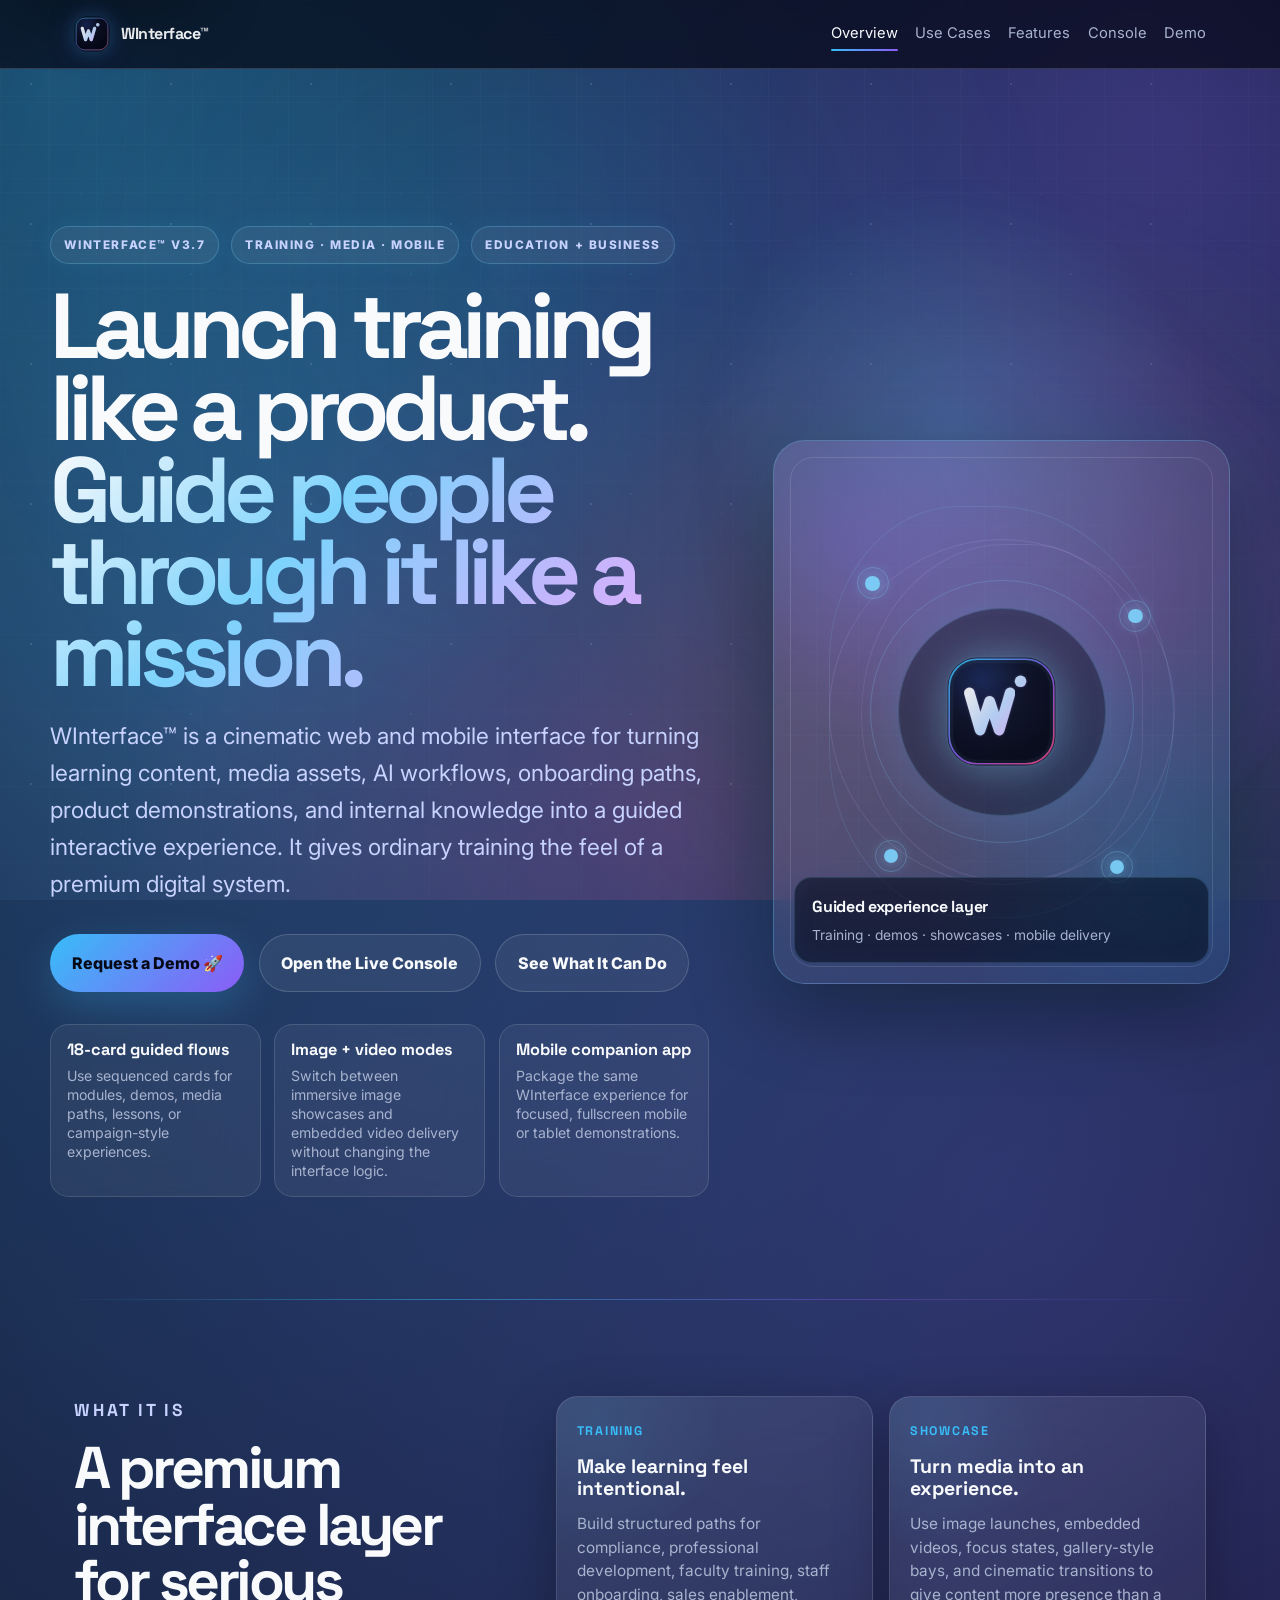
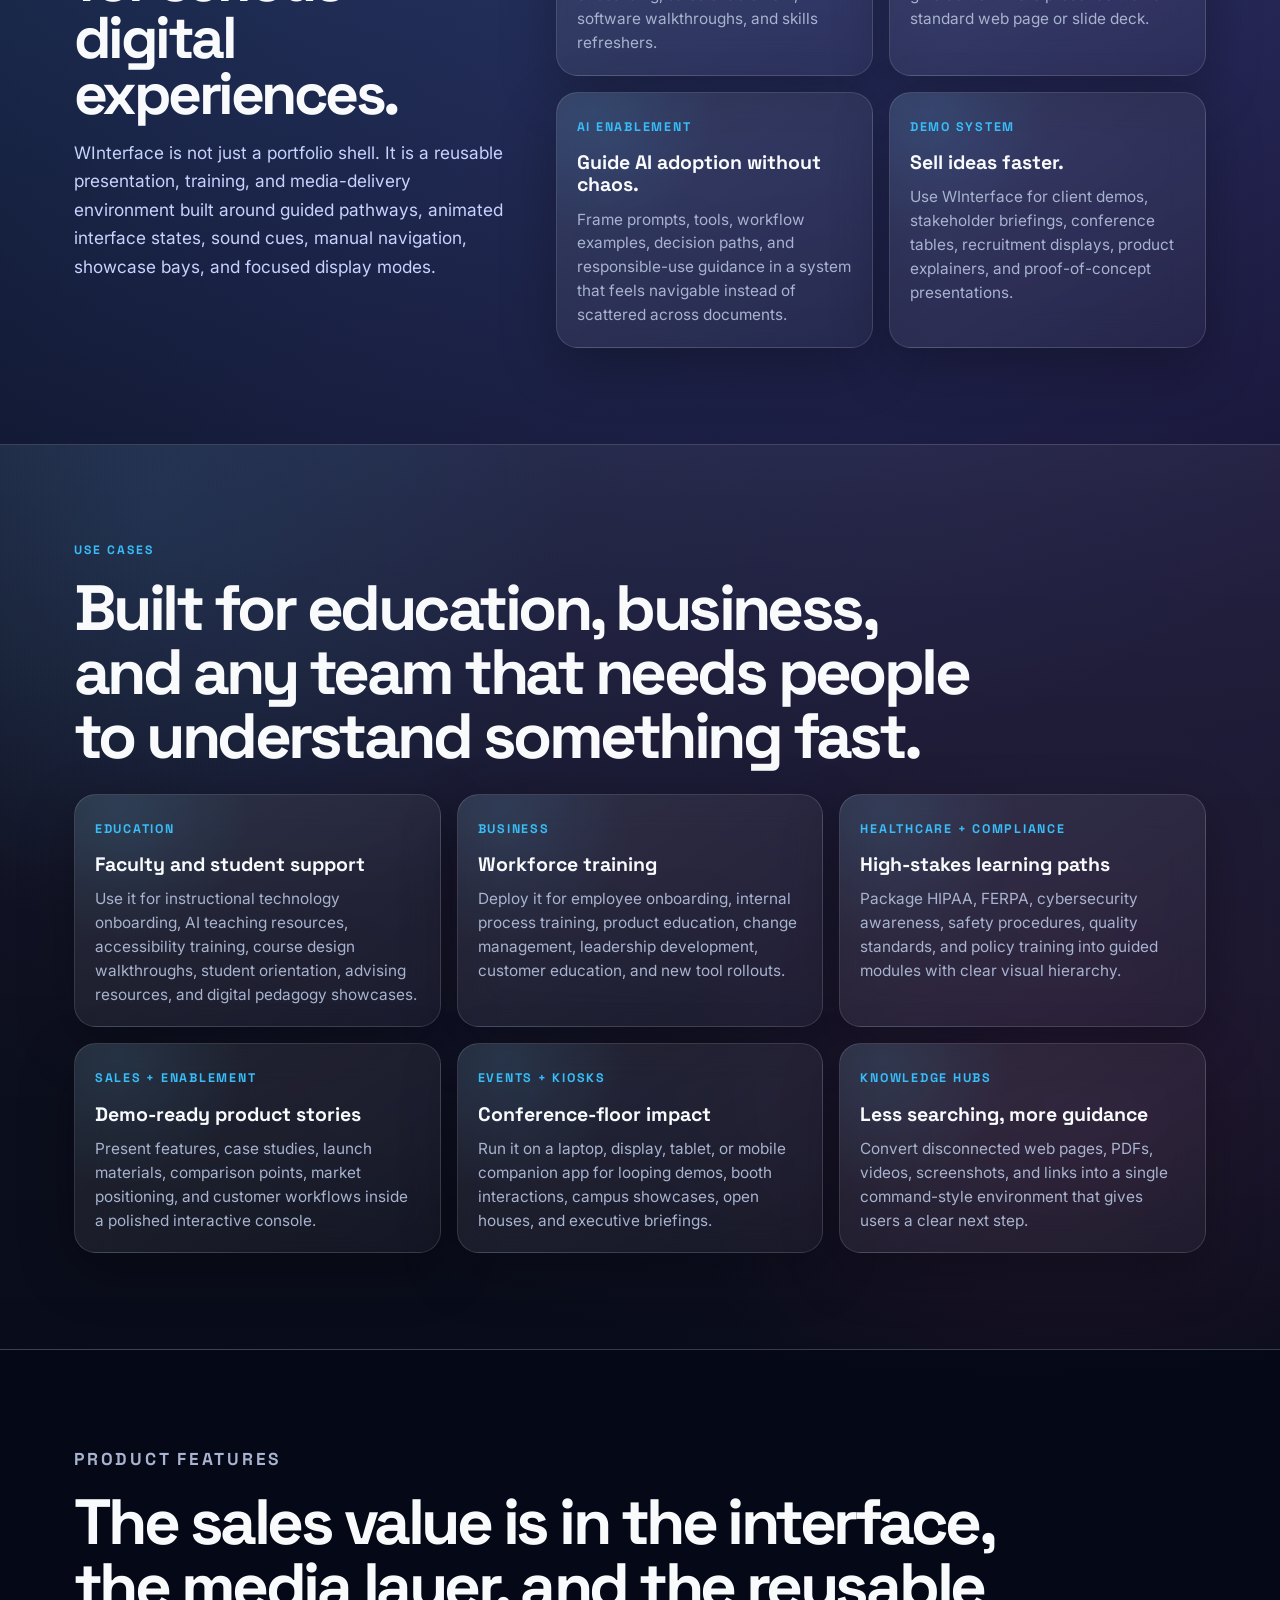
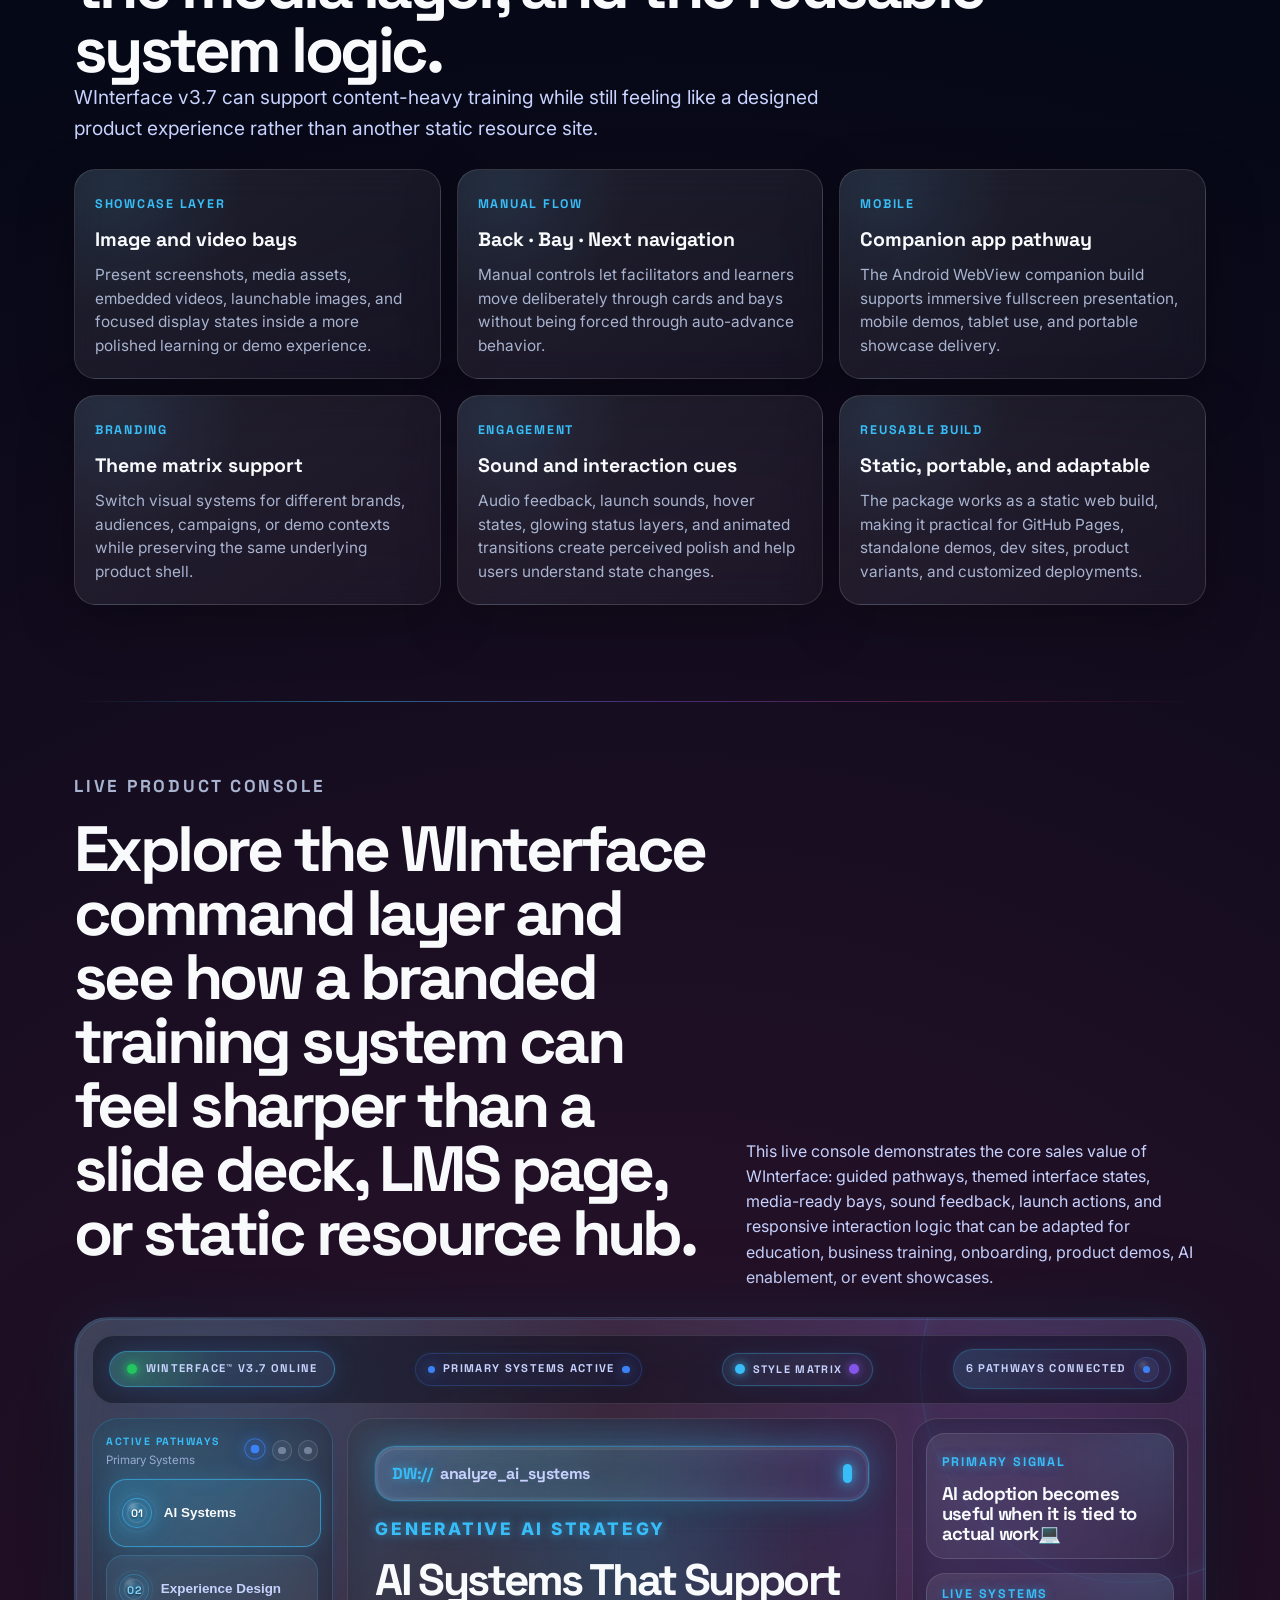
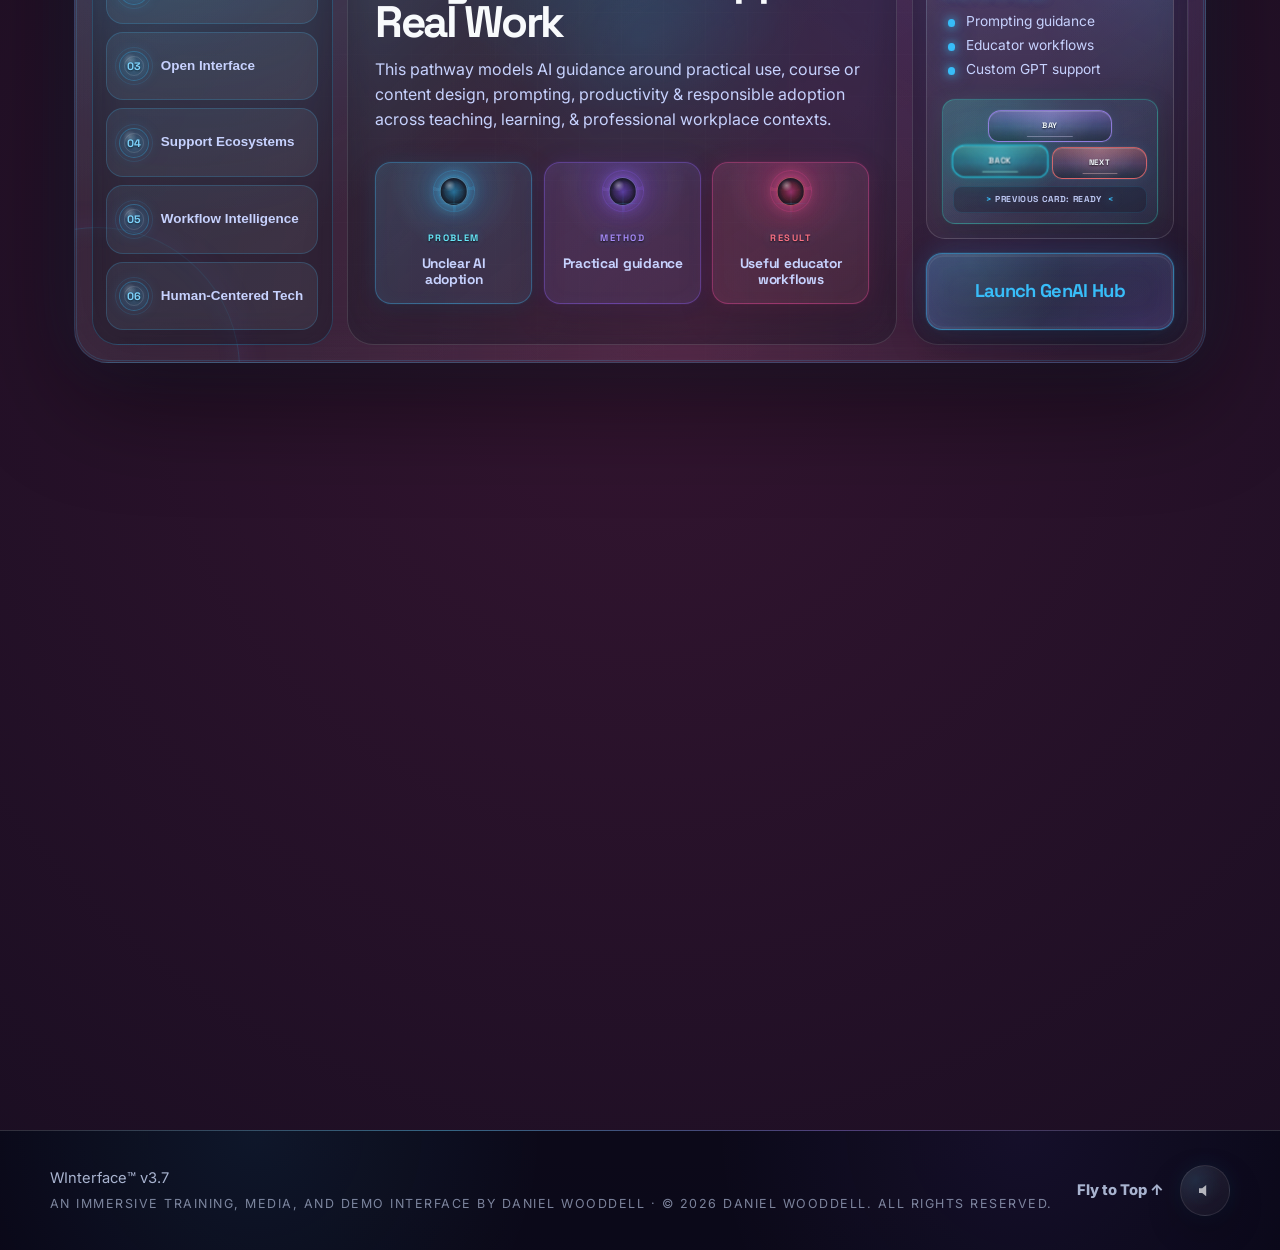
==== commit 2227debf: "Add files via upload" ====
--- a/index.html
+++ b/index.html
@@ -27,7 +27,7 @@
 <link href="https://fonts.googleapis.com" rel="preconnect"/>
 <link crossorigin="" href="https://fonts.gstatic.com" rel="preconnect"/>
 <link href="https://fonts.googleapis.com/css2?family=Inter:wght@300;400;500;600;700;800&family=Space+Grotesk:wght@400;500;700&display=swap" rel="stylesheet"/>
-<link href="css/style.css?v=3.7-media-player-hotfix.1" id="winterface-theme-stylesheet" rel="stylesheet"/>
+<link href="css/style.css?v=3.7-clean-media-capsules-20260612" id="winterface-theme-stylesheet" rel="stylesheet"/>
 
 <style id="winterface-marketing-critical-css">
 /* Live formatting safeguard: keeps the marketing homepage styled even if the hosted CSS is cached. */
@@ -862,7 +862,7 @@
 <span class="interface-scan"></span>
 </div>
 <div aria-label="Interface status" class="interface-status-bar">
-<button aria-label="Turn WInterface system offline" aria-pressed="true" class="interface-system-toggle" data-interface-system-toggle="" type="button">
+<button aria-label="Turn WInterface system offline" aria-pressed="true" class="interface-system-toggle" data-interface-system-toggle="" title="Mute Style &amp; Sound" type="button">
 <i aria-hidden="true"></i>
 <span data-interface-system-status-text="">WInterface System online</span>
 </button>
@@ -872,7 +872,7 @@
 <i aria-hidden="true" class="interface-status-orb interface-status-orb-mirror"></i>
 </span>
 <div class="interface-theme-selector" data-interface-theme-selector="">
-<button aria-controls="interface-theme-menu" aria-expanded="false" class="interface-theme-toggle" data-interface-theme-toggle="" type="button">Style Matrix</button>
+<button aria-controls="interface-theme-menu" aria-expanded="false" aria-label="Change Visual Styles" class="interface-theme-toggle" data-interface-theme-toggle="" title="Change Visual Styles" type="button">Style Matrix</button>
 <div aria-label="WInterface visual systems" class="interface-theme-menu" data-interface-theme-menu="" hidden="" id="interface-theme-menu" role="menu">
 <button class="interface-theme-option is-active" data-interface-theme-index="01" data-interface-theme-option="default" role="menuitemradio" aria-checked="true" type="button">Default</button>
 <button class="interface-theme-option" data-interface-theme-index="02" data-interface-theme-option="navy-sky-grey" role="menuitemradio" aria-checked="false" type="button">Navy Sky Grey</button>
@@ -882,7 +882,7 @@
 </div>
 <span class="interface-status-item interface-status-count">
 <span data-interface-count-label="">6 pathways connected</span>
-<button aria-label="Maximize WInterface console" aria-pressed="false" class="interface-maximize-button" data-interface-maximize-toggle="" title="Maximize WInterface console" type="button">
+<button aria-label="Dock To Fullscreen" aria-pressed="false" class="interface-maximize-button" data-interface-maximize-toggle="" title="Dock To Fullscreen" type="button">
 <i aria-hidden="true" class="interface-status-orb"></i>
 </button>
 </span>
@@ -970,7 +970,7 @@
 </span>
 <span class="sr-only" data-interface-media-mute-text="">Mute Media Audio</span>
 </button>
-<button aria-pressed="false" class="interface-media-toggle" data-interface-media-toggle="" type="button">
+<button aria-label="Snap To Widescreen" aria-pressed="false" class="interface-media-toggle" data-interface-media-toggle="" title="Snap To Widescreen" type="button">
               Expand WInterface 🦇
             </button>
 </div>
--- a/css/style.css
+++ b/css/style.css
@@ -10340,165 +10340,220 @@
   opacity: 0.72 !important;
 }
 
-/* === v3.7 FINAL: Bay 3 Live Media Button Cyan Override START ===
-   Keeps the integrated Live Media / Auto-Play button visually consistent in Bay 3.
-   This override is intentionally scoped to the autoplay-linked Live Media button only,
-   so Showcase/Bay 3 card styling, media content, labels, and layout remain unchanged.
-*/
-.interface-section.interface-system-set-media .interface-media-actions .interface-playback-status.is-autoplay-linked,
-.interface-section.interface-system-set-media .interface-media-actions .interface-playback-status.is-autoplay-linked:not(.interface-playback-is-playing),
-.interface-section.interface-system-set-media .interface-media-actions .interface-playback-status.is-autoplay-linked.interface-playback-is-playing,
-.interface-section.interface-system-is-media.interface-system-set-media .interface-media-actions .interface-playback-status.is-autoplay-linked,
-.interface-section.interface-system-is-media.interface-system-set-media .interface-media-actions .interface-playback-status.is-autoplay-linked:not(.interface-playback-is-playing),
-.interface-section.interface-system-is-media.interface-system-set-media .interface-media-actions .interface-playback-status.is-autoplay-linked.interface-playback-is-playing {
+/* WInterface media controls: stable capsule styling and status dots. */
+html body .interface-section .interface-core .interface-media-actions .interface-playback-status.is-autoplay-linked,
+html body .interface-section .interface-core .interface-media-actions .interface-playback-status.is-slideshow-linked,
+html body .interface-section[class*="interface-system-set-"] .interface-core .interface-media-actions .interface-playback-status.is-autoplay-linked,
+html body .interface-section[class*="interface-system-set-"] .interface-core .interface-media-actions .interface-playback-status.is-slideshow-linked,
+html body .interface-section.interface-system-is-media .interface-core .interface-media-actions .interface-playback-status.is-autoplay-linked,
+html body .interface-section.interface-system-is-media .interface-core .interface-media-actions .interface-playback-status.is-slideshow-linked,
+html body .interface-section .interface-core .interface-media-actions .interface-media-toggle,
+html body .interface-section[class*="interface-system-set-"] .interface-core .interface-media-actions .interface-media-toggle {
   color: var(--text) !important;
-  border-color: rgba(56, 189, 248, 0.58) !important;
-  background:
-    linear-gradient(145deg, rgba(56, 189, 248, 0.18), rgba(139, 92, 246, 0.10)),
-    radial-gradient(circle at 18% 12%, rgba(125, 211, 252, 0.16), transparent 44%),
-    radial-gradient(circle at 88% 92%, rgba(139, 92, 246, 0.12), transparent 46%),
-    rgba(255, 255, 255, 0.055) !important;
-  box-shadow:
-    0 0 0 1px rgba(56, 189, 248, 0.12),
-    0 16px 38px rgba(0, 0, 0, 0.24),
-    0 0 30px rgba(56, 189, 248, 0.22),
-    0 0 54px rgba(139, 92, 246, 0.09),
-    inset 0 0 0 1px rgba(255, 255, 255, 0.060),
-    inset 0 0 30px rgba(56, 189, 248, 0.070) !important;
-}
-
-.interface-section.interface-system-set-media .interface-media-actions .interface-playback-status.is-autoplay-linked::before,
-.interface-section.interface-system-set-media .interface-media-actions .interface-playback-status.is-autoplay-linked:not(.interface-playback-is-playing)::before,
-.interface-section.interface-system-set-media .interface-media-actions .interface-playback-status.is-autoplay-linked.interface-playback-is-playing::before,
-.interface-section.interface-system-is-media.interface-system-set-media .interface-media-actions .interface-playback-status.is-autoplay-linked::before,
-.interface-section.interface-system-is-media.interface-system-set-media .interface-media-actions .interface-playback-status.is-autoplay-linked:not(.interface-playback-is-playing)::before,
-.interface-section.interface-system-is-media.interface-system-set-media .interface-media-actions .interface-playback-status.is-autoplay-linked.interface-playback-is-playing::before {
-  background:
-    linear-gradient(90deg, transparent, rgba(125, 211, 252, 0.36), rgba(139, 92, 246, 0.20), transparent) !important;
-  opacity: 0.70 !important;
-}
-
-.interface-section.interface-system-set-media .interface-media-actions .interface-playback-status.is-autoplay-linked::after,
-.interface-section.interface-system-set-media .interface-media-actions .interface-playback-status.is-autoplay-linked:not(.interface-playback-is-playing)::after,
-.interface-section.interface-system-set-media .interface-media-actions .interface-playback-status.is-autoplay-linked.interface-playback-is-playing::after,
-.interface-section.interface-system-is-media.interface-system-set-media .interface-media-actions .interface-playback-status.is-autoplay-linked::after,
-.interface-section.interface-system-is-media.interface-system-set-media .interface-media-actions .interface-playback-status.is-autoplay-linked:not(.interface-playback-is-playing)::after,
-.interface-section.interface-system-is-media.interface-system-set-media .interface-media-actions .interface-playback-status.is-autoplay-linked.interface-playback-is-playing::after {
-  border-color: rgba(255, 255, 255, 0.065) !important;
-  box-shadow:
-    inset 0 1px 0 rgba(255, 255, 255, 0.075),
-    inset 0 -1px 0 rgba(56, 189, 248, 0.060) !important;
-}
-
-.interface-section.interface-system-set-media .interface-media-actions .interface-playback-status.is-autoplay-linked:hover,
-.interface-section.interface-system-set-media .interface-media-actions .interface-playback-status.is-autoplay-linked:focus-visible,
-.interface-section.interface-system-set-media .interface-media-actions .interface-playback-status.is-autoplay-linked:not(.interface-playback-is-playing):hover,
-.interface-section.interface-system-set-media .interface-media-actions .interface-playback-status.is-autoplay-linked:not(.interface-playback-is-playing):focus-visible,
-.interface-section.interface-system-set-media .interface-media-actions .interface-playback-status.is-autoplay-linked.interface-playback-is-playing:hover,
-.interface-section.interface-system-set-media .interface-media-actions .interface-playback-status.is-autoplay-linked.interface-playback-is-playing:focus-visible,
-.interface-section.interface-system-is-media.interface-system-set-media .interface-media-actions .interface-playback-status.is-autoplay-linked:hover,
-.interface-section.interface-system-is-media.interface-system-set-media .interface-media-actions .interface-playback-status.is-autoplay-linked:focus-visible {
+  border-color: rgba(255, 255, 255, 0.13) !important;
+  background:
+    linear-gradient(145deg, rgba(30, 36, 58, 0.72), rgba(10, 12, 26, 0.52)),
+    radial-gradient(circle at 18% 16%, rgba(255, 255, 255, 0.085), transparent 42%),
+    radial-gradient(circle at 88% 88%, rgba(var(--style-matrix-orb-left-rgb), 0.075), transparent 50%),
+    rgba(255, 255, 255, 0.032) !important;
+  box-shadow:
+    0 0 0 1px rgba(var(--style-matrix-orb-left-rgb), 0.038),
+    0 14px 30px rgba(0, 0, 0, 0.28),
+    0 0 18px rgba(var(--style-matrix-orb-left-rgb), 0.075),
+    inset 0 0 0 1px rgba(255, 255, 255, 0.055),
+    inset 0 0 26px rgba(255, 255, 255, 0.030) !important;
+  backdrop-filter: blur(20px);
+  -webkit-backdrop-filter: blur(20px);
+  text-shadow: none !important;
+}
+
+html body .interface-section .interface-core .interface-media-actions .interface-playback-status.is-autoplay-linked span[data-interface-media-status-text],
+html body .interface-section .interface-core .interface-media-actions .interface-playback-status.is-slideshow-linked span[data-interface-media-status-text],
+html body .interface-section[class*="interface-system-set-"] .interface-core .interface-media-actions .interface-playback-status.is-autoplay-linked span[data-interface-media-status-text],
+html body .interface-section[class*="interface-system-set-"] .interface-core .interface-media-actions .interface-playback-status.is-slideshow-linked span[data-interface-media-status-text],
+html body .interface-section.interface-system-is-media .interface-core .interface-media-actions .interface-playback-status.is-autoplay-linked span[data-interface-media-status-text],
+html body .interface-section.interface-system-is-media .interface-core .interface-media-actions .interface-playback-status.is-slideshow-linked span[data-interface-media-status-text],
+html body .interface-section .interface-core .interface-media-actions .interface-media-toggle,
+html body .interface-section[class*="interface-system-set-"] .interface-core .interface-media-actions .interface-media-toggle {
   color: var(--text) !important;
-  border-color: rgba(56, 189, 248, 0.76) !important;
-  background:
-    linear-gradient(145deg, rgba(56, 189, 248, 0.22), rgba(139, 92, 246, 0.13)),
-    radial-gradient(circle at 18% 12%, rgba(125, 211, 252, 0.19), transparent 44%),
-    radial-gradient(circle at 88% 92%, rgba(139, 92, 246, 0.14), transparent 46%),
-    rgba(255, 255, 255, 0.065) !important;
-  box-shadow:
-    0 0 0 1px rgba(56, 189, 248, 0.15),
-    0 18px 42px rgba(0, 0, 0, 0.26),
-    0 0 36px rgba(56, 189, 248, 0.26),
-    0 0 62px rgba(139, 92, 246, 0.11),
-    inset 0 0 0 1px rgba(255, 255, 255, 0.075),
-    inset 0 0 34px rgba(56, 189, 248, 0.085) !important;
-}
-/* === v3.7 FINAL: Bay 3 Live Media Button Cyan Override END === */
-
-/* === v3.7 FINAL: Live Media Button Consistency Across Bays START ===
-   Keeps the integrated Live Media / Auto-Play button visually consistent in every bay,
-   including Bay 3/Showcase-style media sets that previously inherited pink treatment.
-   This is scoped to the autoplay-linked Live Media control only. */
-html body .interface-section.interface-system-is-media[class*="interface-system-set-"] .interface-core .interface-media-actions .interface-playback-status.is-autoplay-linked,
-html body .interface-section.interface-system-is-media[class*="interface-system-set-"] .interface-core .interface-media-actions .interface-playback-status.is-autoplay-linked:not(.interface-playback-is-playing),
-html body .interface-section.interface-system-is-media[class*="interface-system-set-"] .interface-core .interface-media-actions .interface-playback-status.is-autoplay-linked.interface-playback-is-playing,
-html body .interface-section[class*="interface-system-set-"] .interface-core .interface-media-actions .interface-playback-status.is-autoplay-linked,
-html body .interface-section[class*="interface-system-set-"] .interface-core .interface-media-actions .interface-playback-status.is-autoplay-linked:not(.interface-playback-is-playing),
-html body .interface-section[class*="interface-system-set-"] .interface-core .interface-media-actions .interface-playback-status.is-autoplay-linked.interface-playback-is-playing {
-  color: var(--text) !important;
-  border-color: rgba(56, 189, 248, 0.58) !important;
-  background:
-    linear-gradient(145deg, rgba(56, 189, 248, 0.18), rgba(139, 92, 246, 0.10)),
-    radial-gradient(circle at 18% 12%, rgba(125, 211, 252, 0.16), transparent 44%),
-    radial-gradient(circle at 88% 92%, rgba(139, 92, 246, 0.12), transparent 46%),
-    rgba(255, 255, 255, 0.055) !important;
-  box-shadow:
-    0 0 0 1px rgba(56, 189, 248, 0.12),
-    0 16px 38px rgba(0, 0, 0, 0.24),
-    0 0 30px rgba(56, 189, 248, 0.22),
-    0 0 54px rgba(139, 92, 246, 0.09),
-    inset 0 0 0 1px rgba(255, 255, 255, 0.060),
-    inset 0 0 30px rgba(56, 189, 248, 0.070) !important;
-}
-
-html body .interface-section.interface-system-is-media[class*="interface-system-set-"] .interface-core .interface-media-actions .interface-playback-status.is-autoplay-linked::before,
-html body .interface-section[class*="interface-system-set-"] .interface-core .interface-media-actions .interface-playback-status.is-autoplay-linked::before {
-  background:
-    linear-gradient(90deg, transparent, rgba(125, 211, 252, 0.36), rgba(139, 92, 246, 0.20), transparent) !important;
-  opacity: 0.70 !important;
-}
-
-html body .interface-section.interface-system-is-media[class*="interface-system-set-"] .interface-core .interface-media-actions .interface-playback-status.is-autoplay-linked::after,
-html body .interface-section[class*="interface-system-set-"] .interface-core .interface-media-actions .interface-playback-status.is-autoplay-linked::after {
-  border-color: rgba(255, 255, 255, 0.065) !important;
-  box-shadow:
-    inset 0 1px 0 rgba(255, 255, 255, 0.075),
-    inset 0 -1px 0 rgba(56, 189, 248, 0.060) !important;
-}
-
-html body .interface-section.interface-system-is-media[class*="interface-system-set-"] .interface-core .interface-media-actions .interface-playback-status.is-autoplay-linked:hover,
-html body .interface-section.interface-system-is-media[class*="interface-system-set-"] .interface-core .interface-media-actions .interface-playback-status.is-autoplay-linked:focus-visible,
+  font-family: "Space Grotesk", sans-serif !important;
+  font-size: clamp(0.62rem, 0.78vw, 0.72rem) !important;
+  font-weight: 650 !important;
+  letter-spacing: clamp(0.045em, 0.14vw, 0.075em) !important;
+  line-height: 1 !important;
+  text-transform: none !important;
+  text-shadow: none !important;
+}
+
+html body .interface-section .interface-core .interface-media-actions .interface-media-toggle span,
+html body .interface-section[class*="interface-system-set-"] .interface-core .interface-media-actions .interface-media-toggle span {
+  color: inherit !important;
+  font-family: inherit !important;
+  font-size: inherit !important;
+  font-weight: inherit !important;
+  letter-spacing: inherit !important;
+  line-height: inherit !important;
+  text-transform: inherit !important;
+  text-shadow: inherit !important;
+}
+
+html body .interface-section .interface-core .interface-media-actions .interface-playback-status.is-autoplay-linked::before,
+html body .interface-section .interface-core .interface-media-actions .interface-playback-status.is-slideshow-linked::before,
+html body .interface-section[class*="interface-system-set-"] .interface-core .interface-media-actions .interface-playback-status.is-autoplay-linked::before,
+html body .interface-section[class*="interface-system-set-"] .interface-core .interface-media-actions .interface-playback-status.is-slideshow-linked::before,
+html body .interface-section .interface-core .interface-media-actions .interface-media-toggle::before,
+html body .interface-section[class*="interface-system-set-"] .interface-core .interface-media-actions .interface-media-toggle::before {
+  background: linear-gradient(90deg, transparent, rgba(var(--style-matrix-orb-left-rgb), 0.18), rgba(var(--style-matrix-orb-right-rgb), 0.12), transparent) !important;
+  opacity: 0.44 !important;
+}
+
+html body .interface-section .interface-core .interface-media-actions .interface-playback-status.is-autoplay-linked::after,
+html body .interface-section .interface-core .interface-media-actions .interface-playback-status.is-slideshow-linked::after,
+html body .interface-section[class*="interface-system-set-"] .interface-core .interface-media-actions .interface-playback-status.is-autoplay-linked::after,
+html body .interface-section[class*="interface-system-set-"] .interface-core .interface-media-actions .interface-playback-status.is-slideshow-linked::after,
+html body .interface-section .interface-core .interface-media-actions .interface-media-toggle::after,
+html body .interface-section[class*="interface-system-set-"] .interface-core .interface-media-actions .interface-media-toggle::after {
+  border-color: rgba(255, 255, 255, 0.055) !important;
+  box-shadow:
+    inset 0 1px 0 rgba(255, 255, 255, 0.055),
+    inset 0 -1px 0 rgba(var(--style-matrix-orb-left-rgb), 0.035) !important;
+}
+
+html body .interface-section .interface-core .interface-media-actions .interface-playback-status.is-autoplay-linked:hover,
+html body .interface-section .interface-core .interface-media-actions .interface-playback-status.is-autoplay-linked:focus-visible,
+html body .interface-section .interface-core .interface-media-actions .interface-playback-status.is-slideshow-linked:hover,
+html body .interface-section .interface-core .interface-media-actions .interface-playback-status.is-slideshow-linked:focus-visible,
 html body .interface-section[class*="interface-system-set-"] .interface-core .interface-media-actions .interface-playback-status.is-autoplay-linked:hover,
-html body .interface-section[class*="interface-system-set-"] .interface-core .interface-media-actions .interface-playback-status.is-autoplay-linked:focus-visible {
-  color: var(--text) !important;
-  border-color: rgba(56, 189, 248, 0.76) !important;
-  background:
-    linear-gradient(145deg, rgba(56, 189, 248, 0.22), rgba(139, 92, 246, 0.13)),
-    radial-gradient(circle at 18% 12%, rgba(125, 211, 252, 0.19), transparent 44%),
-    radial-gradient(circle at 88% 92%, rgba(139, 92, 246, 0.14), transparent 46%),
-    rgba(255, 255, 255, 0.065) !important;
-  box-shadow:
-    0 0 0 1px rgba(56, 189, 248, 0.15),
-    0 18px 42px rgba(0, 0, 0, 0.26),
-    0 0 36px rgba(56, 189, 248, 0.26),
-    0 0 62px rgba(139, 92, 246, 0.11),
-    inset 0 0 0 1px rgba(255, 255, 255, 0.075),
-    inset 0 0 34px rgba(56, 189, 248, 0.085) !important;
-}
-/* === v3.7 FINAL: Live Media Button Consistency Across Bays END === */
-
-/* WFO v3.7: Live Media button style matched to Expand WInterface CTA. */
-.interface-section.interface-system-is-media .interface-media-actions .interface-playback-status.is-autoplay-linked {
-justify-self: end !important;
-    width: min(100%, 22rem) !important;
-    min-height: 2.18rem !important;
-}
-
-.interface-section.interface-system-is-media .interface-media-actions .interface-playback-status.is-autoplay-linked:hover,
-.interface-section.interface-system-is-media .interface-media-actions .interface-playback-status.is-autoplay-linked:focus-visible {
-transform: translateY(-2px);
-  border-color: rgba(56, 189, 248, 0.72) !important;
-  background:
-    linear-gradient(145deg, rgba(56, 189, 248, 0.21), rgba(139, 92, 246, 0.125)),
-    radial-gradient(circle at 18% 12%, rgba(125, 211, 252, 0.17), transparent 44%),
-    radial-gradient(circle at 88% 92%, rgba(139, 92, 246, 0.13), transparent 46%),
-    rgba(255, 255, 255, 0.065) !important;
-  box-shadow:
-    0 0 0 1px rgba(56, 189, 248, 0.14),
-    0 18px 42px rgba(0, 0, 0, 0.26),
-    0 0 34px rgba(56, 189, 248, 0.24),
-    0 0 60px rgba(139, 92, 246, 0.10),
-    inset 0 0 0 1px rgba(255, 255, 255, 0.070),
-    inset 0 0 34px rgba(56, 189, 248, 0.080) !important;
-}
-
+html body .interface-section[class*="interface-system-set-"] .interface-core .interface-media-actions .interface-playback-status.is-autoplay-linked:focus-visible,
+html body .interface-section[class*="interface-system-set-"] .interface-core .interface-media-actions .interface-playback-status.is-slideshow-linked:hover,
+html body .interface-section[class*="interface-system-set-"] .interface-core .interface-media-actions .interface-playback-status.is-slideshow-linked:focus-visible,
+html body .interface-section .interface-core .interface-media-actions .interface-media-toggle:hover,
+html body .interface-section .interface-core .interface-media-actions .interface-media-toggle:focus-visible,
+html body .interface-section[class*="interface-system-set-"] .interface-core .interface-media-actions .interface-media-toggle:hover,
+html body .interface-section[class*="interface-system-set-"] .interface-core .interface-media-actions .interface-media-toggle:focus-visible {
+  transform: translateY(-2px) !important;
+  border-color: rgba(var(--style-matrix-orb-left-rgb), 0.36) !important;
+  background:
+    linear-gradient(145deg, rgba(30, 36, 58, 0.72), rgba(10, 12, 26, 0.52)),
+    radial-gradient(circle at 18% 16%, rgba(255, 255, 255, 0.090), transparent 42%),
+    radial-gradient(circle at 88% 88%, rgba(var(--style-matrix-orb-left-rgb), 0.105), transparent 50%),
+    rgba(255, 255, 255, 0.032) !important;
+  box-shadow:
+    0 0 0 1px rgba(var(--style-matrix-orb-left-rgb), 0.050),
+    0 16px 36px rgba(0, 0, 0, 0.30),
+    0 0 24px rgba(var(--style-matrix-orb-left-rgb), 0.11),
+    inset 0 0 0 1px rgba(255, 255, 255, 0.062),
+    inset 0 0 28px rgba(255, 255, 255, 0.035) !important;
+}
+
+html body .interface-section .interface-core .interface-media-actions .interface-playback-status .interface-playback-dot,
+html body .interface-section[class*="interface-system-set-"] .interface-core .interface-media-actions .interface-playback-status .interface-playback-dot {
+  width: 0.50rem !important;
+  height: 0.50rem !important;
+  background: #fb7185 !important;
+  box-shadow:
+    0 0 14px rgba(251, 113, 133, 0.78),
+    0 0 24px rgba(244, 63, 94, 0.30) !important;
+}
+
+html body .interface-section .interface-core .interface-media-actions .interface-playback-status.is-autoplay-linked.interface-playback-is-playing .interface-playback-dot,
+html body .interface-section[class*="interface-system-set-"] .interface-core .interface-media-actions .interface-playback-status.is-autoplay-linked.interface-playback-is-playing .interface-playback-dot {
+  background: #ef4444 !important;
+  transform: scale(1.08) !important;
+  box-shadow:
+    0 0 12px rgba(239, 68, 68, 0.92),
+    0 0 28px rgba(239, 68, 68, 0.46),
+    0 0 42px rgba(236, 72, 153, 0.22) !important;
+}
+
+html body .interface-section .interface-core .interface-media-actions .interface-playback-status.is-autoplay-linked[aria-pressed="true"]:not(.interface-playback-is-playing) .interface-playback-dot,
+html body .interface-section .interface-core .interface-media-actions .interface-playback-status.is-slideshow-linked[aria-pressed="true"] .interface-playback-dot,
+html body .interface-section[class*="interface-system-set-"] .interface-core .interface-media-actions .interface-playback-status.is-autoplay-linked[aria-pressed="true"]:not(.interface-playback-is-playing) .interface-playback-dot,
+html body .interface-section[class*="interface-system-set-"] .interface-core .interface-media-actions .interface-playback-status.is-slideshow-linked[aria-pressed="true"] .interface-playback-dot {
+  background: #4ade80 !important;
+  box-shadow:
+    0 0 16px rgba(74, 222, 128, 0.82),
+    0 0 30px rgba(34, 197, 94, 0.34) !important;
+}
+
+@media (max-width: 1100px) and (min-width: 900px) {
+  html body .interface-section .interface-core .interface-media-actions .interface-playback-status span[data-interface-media-status-text],
+  html body .interface-section[class*="interface-system-set-"] .interface-core .interface-media-actions .interface-playback-status span[data-interface-media-status-text],
+  html body .interface-section .interface-core .interface-media-actions .interface-media-toggle,
+  html body .interface-section[class*="interface-system-set-"] .interface-core .interface-media-actions .interface-media-toggle {
+    font-size: clamp(0.58rem, 0.88vw, 0.68rem) !important;
+    letter-spacing: 0.045em !important;
+  }
+}
+
+@media (max-width: 720px) {
+  html body .interface-section .interface-core .interface-media-actions .interface-playback-status span[data-interface-media-status-text],
+  html body .interface-section[class*="interface-system-set-"] .interface-core .interface-media-actions .interface-playback-status span[data-interface-media-status-text],
+  html body .interface-section .interface-core .interface-media-actions .interface-media-toggle,
+  html body .interface-section[class*="interface-system-set-"] .interface-core .interface-media-actions .interface-media-toggle {
+    font-size: clamp(0.62rem, 2.65vw, 0.76rem) !important;
+    letter-spacing: 0.07em !important;
+  }
+}
+
+/* WInterface volume control: theme-synced orb. */
+html body .interface-section .interface-media-mute::before,
+html body .interface-section[class*="interface-system-set-"] .interface-media-mute::before {
+  background: radial-gradient(ellipse at center, rgba(var(--style-matrix-orb-left-rgb), 0.38), rgba(var(--style-matrix-orb-right-rgb), 0.20) 42%, transparent 72%) !important;
+}
+
+html body .interface-section .interface-media-mute-stick,
+html body .interface-section[class*="interface-system-set-"] .interface-media-mute-stick {
+  background:
+    linear-gradient(180deg, rgba(248, 250, 252, 0.20), transparent 22%),
+    linear-gradient(180deg, rgba(var(--style-matrix-orb-left-rgb), 0.74), rgba(var(--style-matrix-orb-right-rgb), 0.36)) !important;
+  border-color: rgba(var(--style-matrix-orb-left-rgb), 0.38) !important;
+  box-shadow:
+    inset 0 0 9px rgba(248, 250, 252, 0.08),
+    0 0 17px rgba(var(--style-matrix-orb-left-rgb), 0.28) !important;
+}
+
+html body .interface-section .interface-media-mute-orb,
+html body .interface-section[class*="interface-system-set-"] .interface-media-mute-orb {
+  border-color: rgba(var(--style-matrix-orb-left-rgb), 0.68) !important;
+  background:
+    radial-gradient(circle at 32% 24%, rgba(255, 255, 255, 0.32), transparent 20%),
+    radial-gradient(circle at 46% 46%, rgba(var(--style-matrix-orb-left-rgb), 0.84), rgba(var(--style-matrix-orb-right-rgb), 0.54) 48%, rgba(8, 10, 22, 0.98) 100%) !important;
+  box-shadow:
+    inset 0 0 14px rgba(255, 255, 255, 0.11),
+    inset 0 -10px 18px rgba(8, 10, 22, 0.58),
+    0 0 18px rgba(var(--style-matrix-orb-left-rgb), 0.46),
+    0 0 36px rgba(var(--style-matrix-orb-right-rgb), 0.24) !important;
+}
+
+html body .interface-section .interface-media-mute-orb::before,
+html body .interface-section[class*="interface-system-set-"] .interface-media-mute-orb::before {
+  border-color: rgba(var(--style-matrix-orb-left-rgb), 0.24) !important;
+  box-shadow:
+    0 0 22px rgba(var(--style-matrix-orb-left-rgb), 0.22),
+    inset 0 0 16px rgba(var(--style-matrix-orb-right-rgb), 0.12) !important;
+}
+
+html body .interface-section .interface-media-mute:hover .interface-media-mute-orb,
+html body .interface-section .interface-media-mute:focus-visible .interface-media-mute-orb,
+html body .interface-section[class*="interface-system-set-"] .interface-media-mute:hover .interface-media-mute-orb,
+html body .interface-section[class*="interface-system-set-"] .interface-media-mute:focus-visible .interface-media-mute-orb {
+  border-color: rgba(var(--style-matrix-orb-right-rgb), 0.86) !important;
+  box-shadow:
+    inset 0 0 16px rgba(255, 255, 255, 0.13),
+    inset 0 -10px 18px rgba(8, 10, 22, 0.52),
+    0 0 24px rgba(var(--style-matrix-orb-left-rgb), 0.56),
+    0 0 46px rgba(var(--style-matrix-orb-right-rgb), 0.28) !important;
+}
+
+html body .interface-section .interface-media-mute.is-muted .interface-media-mute-orb,
+html body .interface-section[class*="interface-system-set-"] .interface-media-mute.is-muted .interface-media-mute-orb {
+  background:
+    radial-gradient(circle at 32% 24%, rgba(255, 255, 255, 0.25), transparent 21%),
+    radial-gradient(circle at 46% 46%, rgba(var(--style-matrix-orb-left-rgb), 0.64), rgba(var(--style-matrix-orb-right-rgb), 0.38) 50%, rgba(8, 10, 22, 0.98) 100%) !important;
+  box-shadow:
+    inset 0 0 14px rgba(255, 255, 255, 0.09),
+    inset 0 -10px 18px rgba(8, 10, 22, 0.58),
+    0 0 22px rgba(var(--style-matrix-orb-left-rgb), 0.46),
+    0 0 42px rgba(var(--style-matrix-orb-right-rgb), 0.25) !important;
+}
